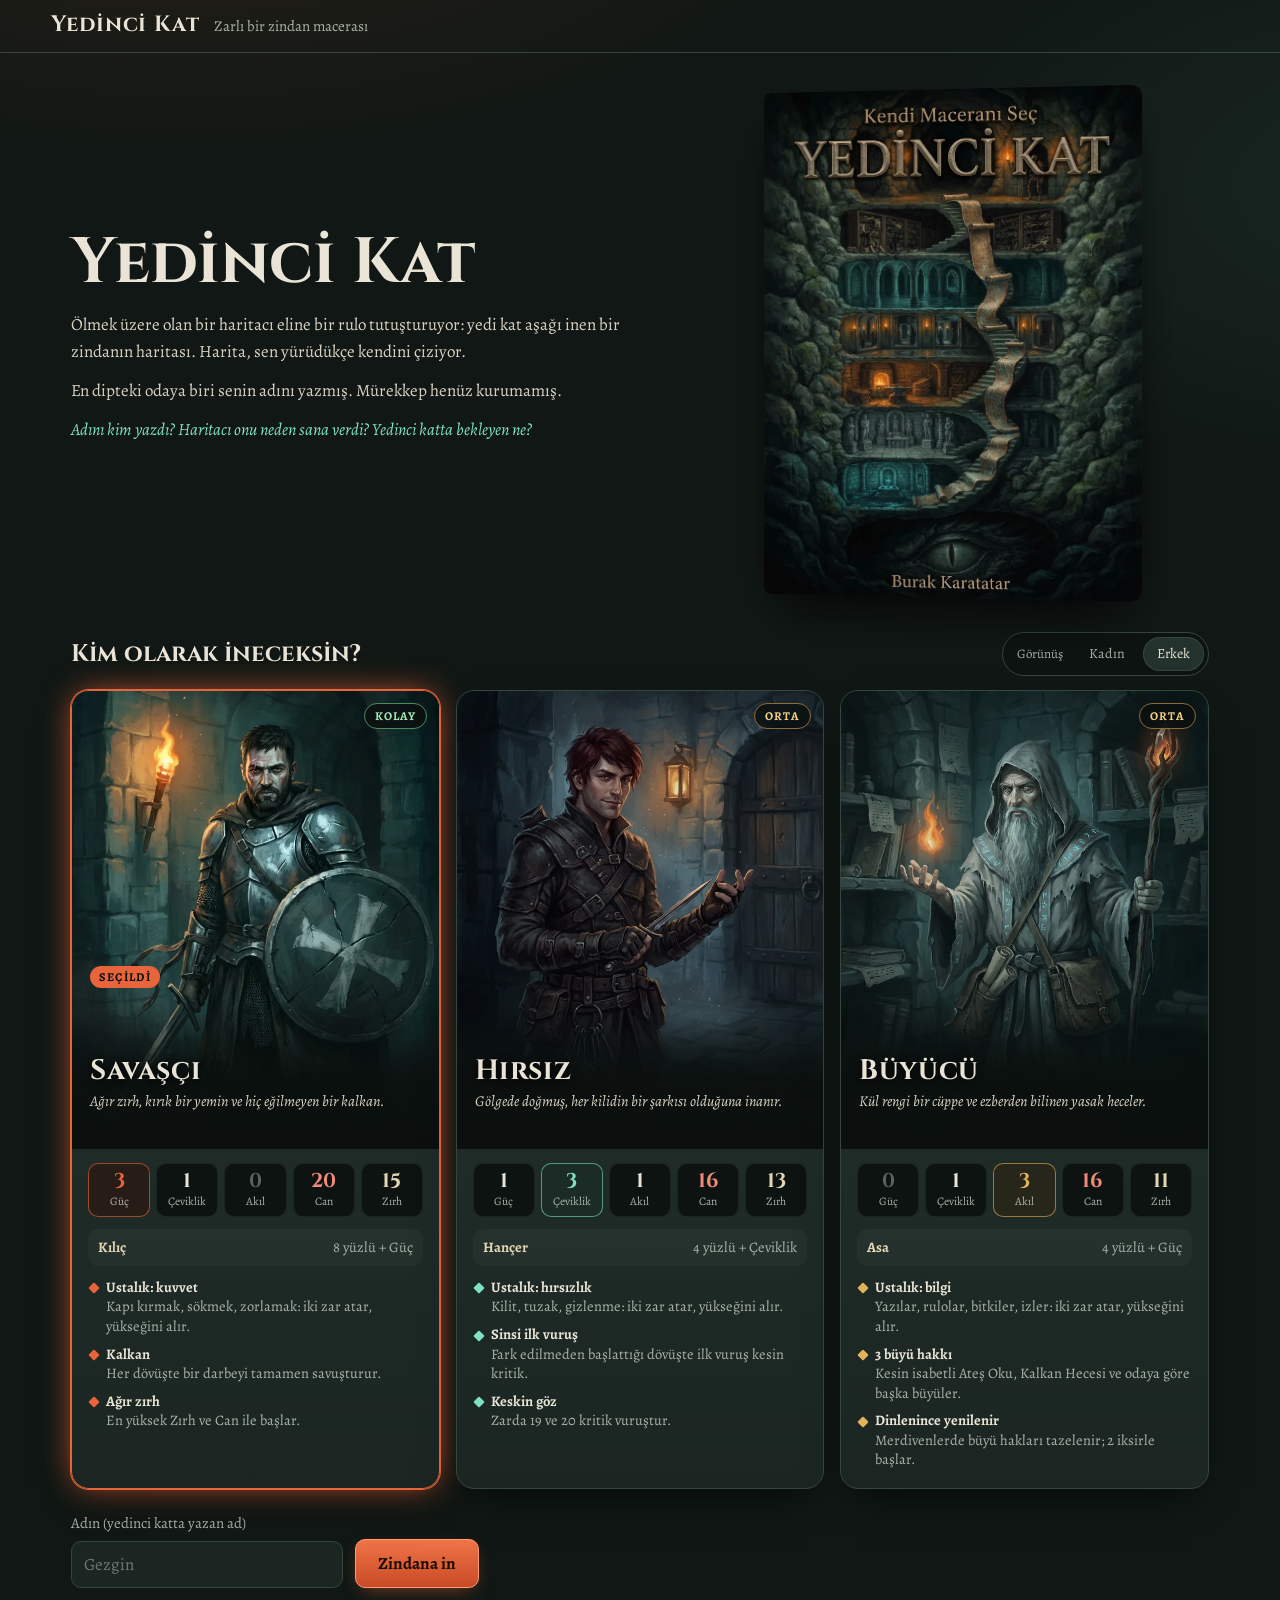
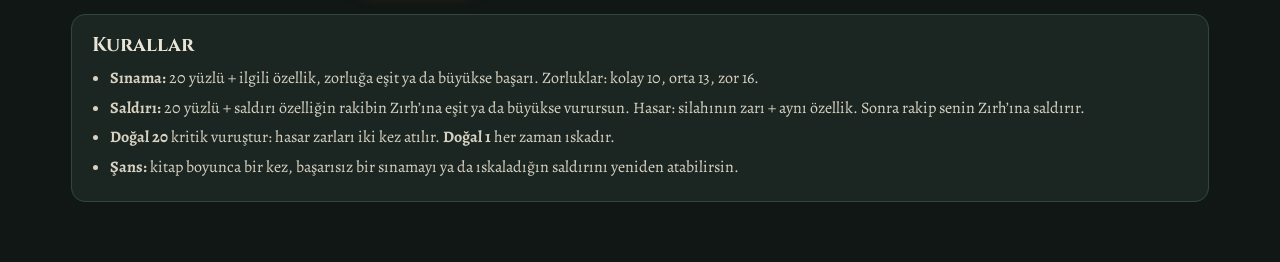
==== emiriniyolu/index.html @ 2783b5c3 "Yedinci Kat (v0.12.3): gizli önizleme /emiriniyolu (katalogda yok, noindex) Co-Authored-By: Claude O" ====
<!DOCTYPE html>
<html lang="tr">
<head>
<meta charset="utf-8">
<meta name="viewport" content="width=device-width, initial-scale=1">
<meta name="robots" content="noindex, nofollow">
<title>Yedinci Kat</title>
<link rel="preconnect" href="https://fonts.googleapis.com">
<link rel="preconnect" href="https://fonts.gstatic.com" crossorigin>
<link href="https://fonts.googleapis.com/css2?family=Alegreya:ital,wght@0,400;0,500;0,700;1,400&family=Cinzel:wght@500;700&display=swap" rel="stylesheet">
<style>
/*
VOICE: karanlık, ıslak taş; sakin ama tetikte. Kitap sesi, oyun dokusu.
IDEA: haritacının deri rulosu — oynadıkça kendini çizen parşömen bir harita, taş bir masanın üstünde.
PICTURE: oda görseli (Nano Banana yuvası) + kendiliğinden mürekkeplenen harita + kemik zarlar.
COLOUR/TYPE: yosunlu taş yeşili zemin, ıslak taş ikincil, meşale kızılı vurgu, mantar ışığı başarı rengi; Cinzel başlık, Alegreya metin.
LAYOUT: solda sahne (görsel, metin, seçim/zar/dövüş), sağda karakter kâğıdı ve harita; 860px altında tek sütun.
*/
:root{
  color-scheme:dark;
  --zemin:#101714; --tas:#1b2622; --tas2:#24322d; --cizgi:#34463f;
  --yazi:#e9e4d6; --soluk:#a9b3a8; --kizil:#e8643a; --kizil2:#ff8a5c;
  --isik:#7fe0c4; --kan:#e05252; --parsomen:#e3d6b4; --murekkep:#2b2118;
  --golge:0 18px 40px -18px #000c;
}
:root[data-theme=light],:root[data-theme=dark]{color-scheme:dark}
*{box-sizing:border-box;min-width:0}
html,body{margin:0}
body{
  background:
    radial-gradient(1200px 600px at 15% -10%,#e8643a1f,transparent 60%),
    radial-gradient(900px 500px at 110% 10%,#7fe0c414,transparent 60%),
    var(--zemin);
  color:var(--yazi);font:17px/1.6 Alegreya,Georgia,serif;min-height:100vh;overflow-x:clip;
}
button{font:inherit;color:inherit;cursor:pointer}
button:focus-visible,input:focus-visible{outline:2px solid var(--isik);outline-offset:2px}
.ust .ikincil{flex:none}
.ust{display:flex;align-items:center;justify-content:space-between;gap:12px;padding:14px max(4vw,16px);border-bottom:1px solid var(--cizgi)}
.logo{display:flex;flex-wrap:wrap;align-items:baseline;gap:4px 14px}
.logo-ad{font:700 22px/1 Cinzel,serif;letter-spacing:.04em}
.logo-alt{color:var(--soluk);font-size:15px}
main{max-width:1240px;margin:0 auto;padding:clamp(16px,3vw,36px) max(4vw,16px) 60px}

/* düğmeler */
.birincil,.ikincil,.secim{border-radius:10px;min-height:44px;border:1px solid var(--cizgi)}
.birincil{background:linear-gradient(#f07448,#c94b26);border-color:#ff9a72;color:#1a0c05;font-weight:700;padding:10px 22px;box-shadow:0 6px 20px -8px #e8643aaa}
.birincil:hover{filter:brightness(1.08)}
.ikincil{background:var(--tas2);padding:8px 16px;white-space:nowrap}
.ikincil:hover{border-color:var(--soluk)}

/* giriş + sınıf seçimi */
.kapak{display:grid;grid-template-columns:minmax(0,1.1fr) minmax(0,1fr);gap:clamp(20px,4vw,56px);align-items:center;margin-bottom:34px}
.kapak h1{font:700 clamp(36px,6vw,64px)/1.02 Cinzel,serif;margin:0 0 14px;text-wrap:balance}
.kapak .harita{align-self:center}
.kapak p{margin:0 0 12px;max-width:62ch;color:#d8d2c2}
.kapak .soru{color:var(--isik);font-style:italic}
.siniflar{display:grid;grid-template-columns:repeat(3,minmax(0,1fr));gap:16px}
.sinif{--vurgu:var(--kizil);position:relative;overflow:hidden;background:linear-gradient(var(--tas2),var(--tas));border:1px solid var(--cizgi);border-radius:18px;padding:0;text-align:left;display:flex;flex-direction:column;box-shadow:var(--golge);transition:transform .25s,border-color .25s,box-shadow .25s;color:var(--yazi);font:inherit;cursor:pointer}
.sinif-hirsiz{--vurgu:var(--isik)}
.sinif-buyucu{--vurgu:#e3b35c}
.sinif:hover{transform:translateY(-4px)}
.sinif:focus-visible{outline:2px solid var(--vurgu);outline-offset:3px}
.sinif[aria-pressed=true]{border-color:var(--vurgu);box-shadow:0 0 0 1px var(--vurgu),0 0 34px -6px var(--vurgu),var(--golge)}
.sinif .portre{position:relative;aspect-ratio:4/5;overflow:hidden;background:radial-gradient(circle at 50% 38%,color-mix(in srgb,var(--vurgu) 28%,transparent),transparent 62%),linear-gradient(#26332e,#0d1311)}
.sinif .portre img{display:block;width:100%;height:100%;object-fit:cover;object-position:50% 18%;filter:saturate(.92) brightness(.9);transition:transform .6s ease,filter .4s}
.sinif:hover .portre img,.sinif[aria-pressed=true] .portre img{transform:scale(1.04);filter:none}
.portre-bos{position:absolute;inset:0;display:grid;place-items:center;padding-bottom:22%}
.portre-bos svg{width:38%;height:auto;opacity:.9;filter:drop-shadow(0 0 18px color-mix(in srgb,var(--vurgu) 55%,transparent))}
.portre-yazi{position:absolute;inset:auto 0 0 0;padding:60px 18px 16px;background:linear-gradient(transparent,#0b100eE6 55%,#0b100e)}
.portre-yazi h3{font:700 28px/1.05 Cinzel,serif;margin:0 0 6px;letter-spacing:.02em;text-shadow:0 2px 10px #000}
.portre-yazi p{margin:0;color:#d8d2c2;font-size:15px;font-style:italic;line-height:1.4;min-height:2.8em}
.secildi{position:absolute;top:-30px;left:18px;font:700 12px/1 Alegreya,serif;letter-spacing:.12em;text-transform:uppercase;color:#0b100e;background:var(--vurgu);padding:5px 9px;border-radius:999px;opacity:0;transform:translateY(6px);transition:.25s}
.sinif[aria-pressed=true] .secildi{opacity:1;transform:none}
.sinif .govde{display:flex;flex-direction:column;gap:12px;padding:14px 16px 18px;flex:1}
.degerler{display:grid;grid-template-columns:repeat(5,minmax(0,1fr));gap:6px}
.deger{background:#0d1311;border:1px solid #ffffff10;border-radius:10px;padding:6px 2px 5px;text-align:center}
.deger b{display:block;font:700 20px/1.1 Cinzel,serif}
.deger span{display:block;font-size:11.5px;color:var(--soluk);white-space:nowrap;overflow:hidden;text-overflow:ellipsis}
.deger.guclu{border-color:color-mix(in srgb,var(--vurgu) 60%,transparent);background:color-mix(in srgb,var(--vurgu) 12%,#0d1311)}
.deger.guclu b{color:var(--vurgu)}
.deger.zayif b{color:#ffffff55}
.deger.can b{color:#f08a7a}
.deger.zirh b{color:var(--parsomen)}
.sinif .silah{display:flex;justify-content:space-between;gap:10px;font-size:14.5px;margin:0;color:var(--soluk);padding:7px 10px;border-radius:10px;background:#ffffff08}
.sinif .silah span{color:var(--parsomen);font-weight:700}
.rozet-listesi{list-style:none;margin:0;padding:0;display:flex;flex-direction:column;gap:8px}
.rozet-listesi li{position:relative;padding-left:18px;font-size:14.5px;line-height:1.35}
.rozet-listesi li::before{content:"";position:absolute;left:2px;top:.45em;width:8px;height:8px;transform:rotate(45deg);background:var(--vurgu);border-radius:1px}
.rozet-listesi b{display:block;color:var(--yazi)}
.rozet-listesi span{color:var(--soluk)}
.sinif .yetenek{font-size:15px;margin:0;color:var(--isik)}
.kagit-bas{display:flex;align-items:center;gap:12px;margin-bottom:12px}
.kagit-bas .alt{margin:0!important}
.kisi-portre{--vurgu:var(--kizil);flex:none;width:54px;height:54px;border-radius:50%;overflow:hidden;border:2px solid var(--vurgu);background:#0d1311;display:grid;place-items:center;box-shadow:0 0 14px -4px var(--vurgu)}
.kisi-portre.sinif-hirsiz{--vurgu:var(--isik)}
.kisi-portre.sinif-buyucu{--vurgu:#e3b35c}
.kisi-portre img{width:100%;height:100%;object-fit:cover;object-position:50% 14%}
.kisi-portre .portre-bos{position:static;padding:0}
.kisi-portre svg{width:30px;height:30px}
.olcu{display:grid;grid-template-columns:5.5em minmax(0,1fr) 2em;align-items:center;gap:8px;font-size:15px}
.olcu b{font-weight:500;text-align:right}
.cubuk{height:8px;border-radius:9px;background:#0007;overflow:hidden}
.cubuk i{display:block;height:100%;background:var(--kizil);border-radius:9px;transition:width .5s}
.cubuk.can i{background:linear-gradient(90deg,#c43d3d,#ef6b5b)}
.basla{display:flex;flex-wrap:wrap;gap:12px;align-items:end;margin-top:22px}
.basla label{display:flex;flex-direction:column;gap:6px;font-size:15px;color:var(--soluk)}
.basla input{font:inherit;font-size:17px;background:var(--tas);color:var(--yazi);border:1px solid var(--cizgi);border-radius:10px;padding:9px 12px;min-height:44px;width:16em}

/* oyun düzeni */
.oyun{display:grid;grid-template-columns:minmax(0,1fr) 330px;gap:clamp(18px,3vw,34px);align-items:start}
.sahne{background:var(--tas);border:1px solid var(--cizgi);border-radius:18px;overflow:hidden;box-shadow:var(--golge)}
.gorsel{position:relative;aspect-ratio:16/8;background:#0a0f0d;overflow:hidden}
.gorsel img,.gorsel svg{position:absolute;inset:0;width:100%;height:100%;object-fit:cover}
.gorsel{background:#0a0f0d}
/* Belleğe alınmış görsel hemen görünür; ilk kez yüklenen kısa bir geçişle belirir. */
.gorsel img.yukleniyor{opacity:0;transition:opacity .35s}
.gorsel img.yukleniyor.yuklendi{opacity:1}
.gorsel .etiket{position:absolute;left:12px;bottom:10px;font-size:13px;color:#cfd8cf;background:#000a;padding:2px 8px;border-radius:6px}
.metin{padding:clamp(18px,3vw,30px)}
.metin h2{font:700 clamp(26px,3.2vw,34px)/1.1 Cinzel,serif;margin:0 0 14px;text-wrap:balance}
.metin p{margin:0 0 12px;max-width:68ch}
.not{border-left:3px solid var(--isik);background:#7fe0c412;padding:10px 14px;border-radius:0 10px 10px 0;margin:0 0 16px;font-style:italic}
.not.kotu{border-color:var(--kan);background:#e0525214}
.secimler{display:flex;flex-direction:column;gap:10px;margin-top:20px}
.secim{display:flex;align-items:center;gap:12px;width:100%;text-align:left;background:var(--tas2);padding:10px 14px;transition:border-color .15s,transform .15s}
.secim:hover:not(:disabled){border-color:var(--kizil);transform:translateX(3px)}
.secim:disabled{opacity:.55;cursor:not-allowed}
.secim .no{font:700 15px Cinzel,serif;color:var(--kizil2);width:1.4em;flex:none}
.secim .ne{flex:1}
.rozet{flex:none;font-size:13px;border:1px solid var(--cizgi);border-radius:20px;padding:2px 10px;color:var(--soluk);white-space:nowrap}
.rozet.zarli{color:var(--parsomen)}
.rozet.ozel{color:var(--isik);border-color:#7fe0c455}
.rozet.kilit{color:var(--kan)}

/* zar paneli */
.panel{margin-top:20px;background:#0b110f;border:1px solid var(--cizgi);border-radius:14px;padding:18px}
.panel h3{font:700 17px Cinzel,serif;margin:0 0 12px;letter-spacing:.02em}
.zarlar{display:flex;flex-wrap:wrap;align-items:center;gap:14px}
.taraf{display:flex;align-items:center;gap:10px;flex-wrap:wrap}
.taraf .kim{width:7.5em;color:var(--soluk);font-size:15px}
.zar{width:56px;height:56px;border-radius:12px;background:linear-gradient(145deg,#f4ecd8,#cfc2a0);box-shadow:inset 0 -4px 0 #a8996f,0 6px 14px -4px #000;display:grid;grid-template:repeat(3,1fr)/repeat(3,1fr);padding:9px;gap:2px}
.zar.dusman{background:linear-gradient(145deg,#4d5a55,#2a3430);box-shadow:inset 0 -4px 0 #1a2220,0 6px 14px -4px #000}
.zar i{border-radius:50%;background:var(--murekkep);opacity:0;transform:scale(.8)}
.zar.dusman i{background:#e9e4d6}
.zar i.a{opacity:1}
.zar.yuvarlan{animation:yuvarlan .16s linear infinite}
.zar.oturdu{animation:otur .35s ease-out}
.zar.cok{background:none;box-shadow:none;padding:0;display:grid;grid-template:none;place-items:center;position:relative;filter:drop-shadow(0 6px 8px #000a)}
.zar.cok svg{position:absolute;inset:0;width:100%;height:100%}
.zar.cok .zd-dis{fill:#e9dcb8;stroke:#a8996f;stroke-width:3;stroke-linejoin:round}
.zar.cok .zd-ic{fill:#f6eed8}
.zar.cok .zd-kenar{stroke:#b7a77c;stroke-width:2;fill:none}
.zar.cok span{position:relative;font:700 17px Cinzel,serif;color:var(--murekkep)}
.zar.cok.dusman .zd-dis{fill:#3a4743;stroke:#1a2220}.zar.cok.dusman .zd-ic{fill:#4d5a55}.zar.cok.dusman .zd-kenar{stroke:#28322e}
.zar.cok.dusman span{color:#e9e4d6}
.atis{display:flex;flex-wrap:wrap;align-items:center;gap:10px;margin-top:12px}
.atis .kim{width:7.5em;color:var(--soluk);font-size:15px;line-height:1.25}
.atis .kim small{display:block;font-size:13px;opacity:.85}
.atis .zar{width:48px;height:48px}
.atis .zar:not(.cok){padding:8px}
.atis .ek,.atis .esit{font-size:17px}
.zarnot .atis{margin-top:0}
.sabit-ornek{display:grid;place-items:center;width:40px;height:40px;border-radius:10px;border:1px dashed var(--soluk);font:700 18px Cinzel,serif;color:var(--soluk)}
.zar-secim{display:grid;grid-template-columns:repeat(2,minmax(0,1fr));gap:14px}
.zs{display:flex;align-items:center;gap:16px;text-align:left;background:var(--tas);border:1px solid var(--cizgi);border-radius:14px;padding:14px 16px;min-height:44px}
.zs[aria-pressed=true]{border-color:var(--kizil);box-shadow:0 0 0 1px var(--kizil)}
.zs b{display:block;font:700 18px Cinzel,serif}
.zs small{display:block;font-size:15px;color:var(--soluk);line-height:1.4;margin-top:2px}
.zs-ornek{display:flex;flex-wrap:wrap;gap:6px;flex:none;max-width:96px}
.zs-ornek .zar{width:40px;height:40px;padding:6px}
.zs-ornek .zar.cok{padding:0}.zs-ornek .zar.cok span{font-size:13px}
@keyframes yuvarlan{0%{transform:rotate(0) translateY(0)}50%{transform:rotate(14deg) translateY(-6px)}100%{transform:rotate(-10deg) translateY(0)}}
@keyframes otur{0%{transform:scale(1.18)}100%{transform:scale(1)}}
.hesap{font-size:17px;color:#d8d2c2;margin:14px 0 0}
.hesap b{color:var(--yazi)}
.sonuc{display:inline-block;margin-top:10px;font:700 18px Cinzel,serif;padding:4px 14px;border-radius:8px}
.sonuc.iyi{background:#7fe0c422;color:var(--isik)}
.sonuc.kotu{background:#e0525222;color:#ff8b8b}
.sonuc.ara{background:#ffffff14;color:var(--soluk)}
.sonuc.kucuk{font-size:15px;padding:1px 10px;margin:0 0 0 6px;vertical-align:1px}
.gec .atis{margin:4px 0 10px}
.kurallar{margin-top:26px;background:var(--tas);border:1px solid var(--cizgi);border-radius:14px;padding:16px 20px}
.kurallar h2{font:700 20px Cinzel,serif;margin:0 0 8px}
.kurallar ul{margin:0;padding-left:18px;color:#d8d2c2;font-size:16px}
.kurallar li{margin:4px 0}
.dugmeler{display:flex;flex-wrap:wrap;gap:10px;margin-top:16px}
.gizli{visibility:hidden}

/* dövüş */
.rakip{display:grid;grid-template-columns:minmax(0,1fr) minmax(0,1fr);gap:16px;margin-bottom:14px}
.rakip .ad{font:700 16px Cinzel,serif;margin-bottom:6px}
.rakip .ad small{font:15px Alegreya,serif;color:var(--soluk)}
.kayit{margin:12px 0 0;padding:0;list-style:none;font-size:15px;color:var(--soluk)}
.kayit li{padding:2px 0}
.kayit li:last-child{color:var(--yazi)}
.vurus{animation:sars .35s}
@keyframes sars{20%{transform:translateX(-6px)}40%{transform:translateX(6px)}60%{transform:translateX(-3px)}80%{transform:translateX(3px)}}

/* son */
.son-afis{padding:16px 18px;border-radius:12px;margin:0 0 16px;font:700 22px/1.2 Cinzel,serif}
.son-afis.zafer{background:#7fe0c41c;color:var(--isik);border:1px solid #7fe0c455}
.son-afis.notr{background:#ffffff10;color:var(--parsomen);border:1px solid var(--cizgi)}
.son-afis.olum{background:#e052521c;color:#ff8b8b;border:1px solid #e0525255}
.ozet{color:var(--soluk);font-size:15px}

/* yan kâğıt */
.yan{display:flex;flex-direction:column;gap:18px;position:sticky;top:16px}
.kagit{background:var(--tas);border:1px solid var(--cizgi);border-radius:16px;padding:16px 18px;box-shadow:var(--golge)}
.kagit h3{font:700 18px Cinzel,serif;margin:0 0 2px}
.kagit .alt{color:var(--soluk);font-size:15px;margin:0 0 12px}
.ozellikler{display:grid;grid-template-columns:repeat(3,minmax(0,1fr));gap:8px;margin:12px 0}
.ozellikler div{background:var(--tas2);border-radius:10px;padding:6px 4px;text-align:center;font-size:13px;color:var(--soluk)}
.ozellikler b{display:block;font:700 22px Cinzel,serif;color:var(--yazi)}
.satir{display:flex;justify-content:space-between;gap:10px;font-size:15px;padding:5px 0;border-top:1px solid #ffffff0d}
.satir span:last-child{text-align:right}
.hak{letter-spacing:.2em;color:var(--kizil2)}
.hak .bos{color:#ffffff30}
.harita{background:
    radial-gradient(circle at 30% 20%,#fff6,transparent 50%),
    radial-gradient(circle at 80% 90%,#b9a3734d,transparent 60%),var(--parsomen);
  border-radius:6px 16px 8px 14px;padding:12px;color:var(--murekkep);box-shadow:var(--golge),inset 0 0 30px #8a6f3f66}
.harita h3{font:700 15px Cinzel,serif;margin:0 0 4px;color:#5a4630}
.harita svg{display:block;width:100%;height:auto}
.harita .oda rect{fill:#f2e8cc;stroke:var(--murekkep);stroke-width:1.6}
.harita .oda.simdi rect{fill:#f7c9a8;stroke:#a23c17;stroke-width:2.4}
.harita .oda text{font:600 11px Alegreya,serif;fill:var(--murekkep);text-anchor:middle;dominant-baseline:middle}
.harita .yol{stroke:var(--murekkep);stroke-width:2;stroke-dasharray:4 3;fill:none}
.harita .yeni{animation:cizil 1.2s ease-out both}
@keyframes cizil{from{opacity:0;transform:translateY(4px)}to{opacity:1;transform:none}}
.harita .yedinci{font:700 12px Cinzel,serif;fill:#5a4630;text-anchor:middle}
.harita .islak{font:italic 700 13px Alegreya,serif;fill:#1d2f5a;text-anchor:middle;animation:islak 2.6s ease-in-out infinite}
@keyframes islak{50%{fill:#3b5aa8}}

@media (max-width:860px){
  .oyun{grid-template-columns:minmax(0,1fr)}
  .yan{position:static;display:grid;grid-template-columns:minmax(0,1fr) minmax(0,1fr)}
  .kapak{grid-template-columns:minmax(0,1fr)}
  .siniflar{grid-template-columns:minmax(0,1fr)}
  .sinif .portre{aspect-ratio:16/11}
  .zar-secim{grid-template-columns:minmax(0,1fr)}
}
@media (max-width:560px){
  .yan{grid-template-columns:minmax(0,1fr)}
  .rakip{grid-template-columns:minmax(0,1fr)}
  .zar{width:46px;height:46px;padding:7px}
  .taraf .kim,.atis .kim{width:100%}
  .rozet{display:none}
  .secim .rozet.zarli,.secim .rozet.kilit{display:inline-block}
}
@media (prefers-reduced-motion:reduce){*{animation:none!important;transition:none!important}}

/* gelişim işaretleri */
.arti{font:600 13px Alegreya,serif;font-style:normal;color:var(--isik);margin-left:4px;vertical-align:2px}
.olcu b small{font-weight:400;color:var(--soluk);font-size:13px}
.ozellikler b .arti{font-size:12px}

/* çanta */
.ust-dugmeler{display:flex;gap:8px;flex:none}
.simge{width:18px;height:18px;vertical-align:-3px;margin-right:6px;flex:none}
#cantaAc .adet{display:inline-grid;place-items:center;min-width:22px;height:22px;margin-left:6px;border-radius:11px;background:var(--kizil);color:#1a0c05;font-weight:700;font-size:13px;padding:0 6px}
.canta-kisa{width:100%;margin-top:12px;display:flex;align-items:center;justify-content:center}
.canta-kisa .adet{color:var(--soluk);margin-left:8px;font-size:15px}
.canta{position:fixed;inset:0;z-index:20;background:#05080799;display:grid;place-items:center;padding:16px;backdrop-filter:blur(2px)}
.canta[hidden]{display:none}
body.canta-acik{overflow:hidden}
.canta-kutu{width:min(720px,100%);max-height:min(86vh,900px);display:flex;flex-direction:column;background:linear-gradient(#2a2117,#1c1712);border:1px solid #5a4630;border-radius:18px;box-shadow:0 30px 80px -20px #000;overflow:hidden}
.canta-ust{display:flex;align-items:center;justify-content:space-between;gap:12px;padding:14px 18px;border-bottom:1px solid #5a463088;background:#00000026}
.canta-ust h2{font:700 22px Cinzel,serif;margin:0;display:flex;align-items:center;color:var(--parsomen)}
.canta-ust h2 .simge{width:24px;height:24px}
.canta-icerik{overflow:auto;padding:6px 18px 18px}
.canta-icerik h3{font:700 16px Cinzel,serif;color:var(--parsomen);margin:16px 0 8px;letter-spacing:.02em}
.esyalar{list-style:none;margin:0;padding:0;display:grid;grid-template-columns:repeat(2,minmax(0,1fr));gap:10px}
.esya{display:flex;gap:12px;background:#00000030;border:1px solid #5a463066;border-radius:12px;padding:10px 12px}
.esya.kalici{border-color:#7fe0c455}
.esya-simge{flex:none;width:44px;height:44px;border-radius:10px;background:#0b110f;display:grid;place-items:center}
.esya-simge svg{width:30px;height:30px}
.esya-govde b{display:block;font-weight:700}
.esya-govde .adet{color:var(--kizil2);font-weight:600}
.esya-govde p{margin:2px 0 0;font-size:15px;color:#d8d2c2;line-height:1.45}
.esya-eylem{display:flex;align-items:center;gap:10px;margin-top:8px;flex-wrap:wrap}
.birincil.kucuk{min-height:36px;padding:4px 16px}
.birincil:disabled{filter:grayscale(1);opacity:.5;cursor:not-allowed}
.neden{font-size:13px;color:var(--soluk)}
.altin-satiri{margin:10px 0 0;color:#ffd27a}
.kazanimlar{list-style:none;margin:0;padding:0}
.kazanimlar li{display:flex;justify-content:space-between;gap:10px;padding:6px 0;border-top:1px solid #ffffff10}
.belge{background:var(--parsomen);color:var(--murekkep);border-radius:6px 12px 8px 10px;padding:12px 14px;margin:0 0 10px;box-shadow:inset 0 0 24px #8a6f3f66}
.belge h4{font:700 15px Cinzel,serif;margin:0 0 4px;color:#5a4630}
.belge p{margin:0;font-style:italic}
.yazi-kisa{display:none}
@media (max-width:560px){
  .esyalar{grid-template-columns:minmax(0,1fr)}
  .ust{padding:10px 12px}
  .logo-ad{font-size:19px;white-space:nowrap}
  .logo-alt{display:none}
  .ust .ikincil{padding:8px 10px}
  #cantaAc .yazi,.yazi-uzun{display:none}
  .yazi-kisa{display:inline}
  #cantaAc .simge{margin-right:0}
}

/* ustalık: sayılmayan zar */
.zar.soluk{opacity:.38;filter:grayscale(.6)}
.panel h3 .rozet{font:400 13px Alegreya,serif;vertical-align:2px;margin-left:6px}

/* kitap kapağı (giriş ekranı) */
.kitap-kapagi{margin:0;justify-self:center;width:min(100%,380px)}
.kitap-kapagi img{display:block;width:100%;height:auto;border-radius:6px 10px 10px 6px;box-shadow:0 24px 50px -18px #000,inset 0 0 0 1px #ffffff14;transform:perspective(1200px) rotateY(-6deg);transition:transform .4s}
.kitap-kapagi img:hover{transform:perspective(1200px) rotateY(0)}
@media (max-width:860px){.kitap-kapagi{order:-1;width:min(72%,320px)}}
@media (prefers-reduced-motion:reduce){.kitap-kapagi img{transform:none}}
.kisi-portre img{transform:scale(2.5);transform-origin:var(--yuz,52% 20%)}
.secim-bas{display:flex;align-items:center;justify-content:space-between;gap:12px;flex-wrap:wrap;margin:0 0 14px}
.secim-bas h2{font:700 24px Cinzel,serif;margin:0}
.cinsiyet{display:inline-flex;align-items:center;gap:4px;padding:4px;border:1px solid var(--cizgi);border-radius:999px;background:#0d1311}
.cinsiyet span{font-size:13px;color:var(--soluk);padding:0 8px 0 10px}
.cinsiyet button{font:inherit;font-size:14px;color:var(--soluk);background:none;border:0;border-radius:999px;padding:6px 14px;cursor:pointer;transition:.2s}
.cinsiyet button[aria-pressed=true]{background:var(--tas2);color:var(--yazi);box-shadow:inset 0 0 0 1px var(--cizgi)}
.cinsiyet button:focus-visible{outline:2px solid var(--isik);outline-offset:2px}
.kisi-portre.sinif-hirsiz.g-kadin img{--yuz:48% 21%}
.kisi-portre.sinif-hirsiz.g-erkek img{--yuz:41% 18%}
.kisi-portre.sinif-buyucu.g-erkek img{--yuz:53% 20%}
.kisi-portre.sinif-buyucu.g-kadin img{--yuz:51% 17%}
.kisi-portre.sinif-savasci.g-kadin img{--yuz:57% 21%}
.rozet.hatirla{background:#2a2440;color:#cdb8ff;border-color:#5b4a8a}
.rozet.sayac-rozet{background:#14203a;color:#9db7ff;border-color:#33508f}
.satir.sayac{align-items:center}
.damlalar{display:inline-flex;gap:3px;flex-wrap:wrap;justify-content:flex-end}
.damlalar i{width:8px;height:11px;border-radius:50% 50% 50% 50%/60% 60% 40% 40%;background:#ffffff18;transform:rotate(180deg)}
.damlalar i.dolu{background:#3b5aa8;box-shadow:0 0 6px #3b5aa8aa}
.sayac-seviye{font-style:normal;font-size:12px;padding:1px 7px;border-radius:999px;margin-left:6px;border:1px solid #33508f;color:#9db7ff;background:#14203a}
.sayac-seviye.s1{color:#c4b2ff;border-color:#5b4a8a;background:#221c38}
.sayac-seviye.s2{color:#ffb4a0;border-color:#8a4a3b;background:#38201c}
.sayac-acik{margin:2px 0 6px;font-size:13px;color:var(--soluk);line-height:1.35}
.not.sayac-uyari{border-left-color:#3b5aa8;background:#14203a;color:#c9d6ff}
.zorluk-rozet{position:absolute;top:12px;right:12px;z-index:2;font:700 12px/1 Alegreya,serif;letter-spacing:.08em;text-transform:uppercase;padding:6px 10px;border-radius:999px;background:#0b100ecc;border:1px solid #ffffff30;color:var(--yazi);backdrop-filter:blur(4px)}
.zorluk-rozet.z-kolay{color:#a8e6b4;border-color:#4f8a5b}
.zorluk-rozet.z-orta{color:#f2cf86;border-color:#8a6d3b}

</style>
</head>
<body>
<header class="ust">
  <div class="logo"><span class="logo-ad">Yedinci Kat</span><span class="logo-alt">Zarlı bir zindan macerası</span></div>
  <div class="ust-dugmeler">
    <button class="ikincil" id="cantaAc" type="button" hidden aria-label="Çantayı aç"><svg class="simge" viewBox="0 0 24 24" aria-hidden="true"><path d="M10.2 7.5C5.8 9.6 4 13.2 4 16.2A4.8 4.8 0 0 0 8.8 21h6.4a4.8 4.8 0 0 0 4.8-4.8c0-3-1.8-6.6-6.2-8.7Z" fill="currentColor" opacity=".85"/><path d="M9 3.5h6l-1.6 4h-2.8Z" fill="currentColor"/><path d="M8.5 7.5h7" stroke="currentColor" stroke-width="1.8" stroke-linecap="round"/><path d="M15.5 7.5c1.6.2 2.6 1.1 2.8 2.4" fill="none" stroke="currentColor" stroke-width="1.2"/></svg><span class="yazi">Çanta</span> <span class="adet">0</span></button>
    <button class="ikincil" id="bastan" type="button" hidden><span class="yazi-uzun">Baştan başla</span><span class="yazi-kisa">Baştan</span></button>
  </div>
</header>
<main id="ekran" aria-live="polite"></main>
<div id="canta" class="canta" hidden></div>
<script>
/* Yedinci Kat motoru — zar modülü.
 * Tarayıcıda window.YK.Zar, Node'da require('./zar') olarak kullanılır.
 * Zar nesnesi tek bir şey yapar: at() → 1..6. Testler sabit zar verir,
 * oyun rastgele zar kullanır; motor hangisi olduğunu bilmez.
 */
(function (kok) {
  'use strict';

  // Tohumlu, tekrarlanabilir rastgele sayı üreteci (mulberry32).
  function mulberry32(tohum) {
    let a = tohum >>> 0;
    return function () {
      a = (a + 0x6d2b79f5) | 0;
      let t = Math.imul(a ^ (a >>> 15), 1 | a);
      t = (t + Math.imul(t ^ (t >>> 7), 61 | t)) ^ t;
      return ((t ^ (t >>> 14)) >>> 0) / 4294967296;
    };
  }

  /** Gerçek oyun zarı. Tohum verilirse aynı oyun tekrar oynatılabilir. */
  function rastgeleZar(tohum) {
    const r = tohum == null ? Math.random : mulberry32(tohum);
    return { at: (yuz = 6) => 1 + Math.floor(r() * yuz) };
  }

  /** Test zarı: verilen değerleri sırayla döndürür, biterse hata verir. */
  function sabitZar(dizi) {
    let i = 0;
    return {
      at(yuz = 6) {
        if (i >= dizi.length) throw new Error('Sabit zar bitti (' + dizi.length + ' atış verilmişti)');
        const v = dizi[i++];
        if (!(v >= 1 && v <= yuz)) throw new Error('Geçersiz zar değeri: ' + v + ' (' + yuz + ' yüzlü)');
        return v;
      },
      kalan: () => dizi.length - i,
    };
  }

  /** Test zarı: verilen değerleri sonsuza kadar döngüyle döndürür. */
  function donguZar(dizi) {
    let i = 0;
    return { at: () => dizi[i++ % dizi.length] };
  }

  /** Test zarı: 'max' / 'min' kalıbını döngüyle döndürür; zarın yüz sayısına uyar. */
  function kalipZar(kalip) {
    let i = 0;
    return { at: (yuz = 6) => (kalip[i++ % kalip.length] === 'max' ? yuz : 1) };
  }

  const YUZLER = [4, 6, 8, 10, 12, 20];

  /** Test zarı: her atışın etiketine göre 'max' ya da 'min' döndürür.
   *  Etiketler: sinama, oyuncu, oyuncuHasar, dusman, dusmanHasar, iksir, buyu, altin. */
  function rolZar(politika, varsayilan = 'max') {
    return { at: (yuz = 6, etiket) => ((politika[etiket] || varsayilan) === 'max' ? yuz : 1) };
  }

  /** "2d6", "1d20", "1d4+2" gibi bir ifadeyi çözer. */
  function ifadeCoz(ifade) {
    const m = /^(\d+)d(\d+)([+-]\d+)?$/.exec(ifade);
    if (!m || +m[1] < 1 || !YUZLER.includes(+m[2])) throw new Error('Geçersiz zar ifadesi: ' + ifade);
    return { adet: +m[1], yuz: +m[2], ek: m[3] ? +m[3] : 0 };
  }

  /** İfadeyi atar ve ekiyle birlikte toplar: {ifade, adet, yuz, ek, zarlar, toplam}. */
  function ifadeAt(zar, ifade, etiket) {
    const c = ifadeCoz(ifade);
    const zarlar = Array.from({ length: c.adet }, () => zar.at(c.yuz, etiket));
    return Object.assign({ ifade, zarlar, toplam: zarlar.reduce((a, b) => a + b, 0) + c.ek }, c);
  }

  /** Okunur ad: "1d8" → "8 yüzlü", "2d6" → "2 × 6 yüzlü", "1d4+2" → "4 yüzlü + 2". */
  function ifadeAdi(ifade) {
    const c = ifadeCoz(ifade);
    return (c.adet > 1 ? c.adet + ' × ' : '') + c.yuz + ' yüzlü' + (c.ek ? (c.ek > 0 ? ' + ' : ' − ') + Math.abs(c.ek) : '');
  }

  /** En düşük ve en yüksek sonuç. */
  function aralik(ifade) {
    const c = ifadeCoz(ifade);
    return [c.adet + c.ek, c.adet * c.yuz + c.ek];
  }

  /** İfadeye göre zarları atar, tek tek değerleri döndürür. */
  function at(zar, ifade) {
    const { adet, yuz } = ifadeCoz(ifade);
    return Array.from({ length: adet }, () => zar.at(yuz));
  }

  function ikiZar(zar) {
    return at(zar, '2d6');
  }

  const Zar = { YUZLER, rastgeleZar, sabitZar, donguZar, kalipZar, rolZar, ifadeCoz, ifadeAt, ifadeAdi, aralik, at, ikiZar };

  if (typeof module === 'object' && module.exports) module.exports = Zar;
  else { kok.YK = kok.YK || {}; kok.YK.Zar = Zar; }
})(typeof globalThis !== 'undefined' ? globalThis : this);

</script>
<script>
/* Yedinci Kat motoru — kurallar ve durum makinesi (masa başı düzeni, v0.4).
 *
 * Kurallar:
 *  - Sınama: 20 yüzlü + özellik ≥ zorluk (kolay 10, orta 13, zor 16).
 *  - Saldırı: 20 yüzlü + saldırı özelliği ≥ savunanın Zırh'ı → isabet.
 *    Doğal 20 (Hırsızda 19–20) kritik: kesin isabet, hasar zarları iki kez. Doğal 1 kesin ıska.
 *  - Hasar: silah zarı + saldırı özelliği (en az 1).
 *  - Tur: önce oyuncu davranır (saldır / iksir / Ateş Oku / kaç), sonra rakip saldırır.
 *    Rakip o tur düşerse saldıramaz.
 *  - Savaşçının kalkanı her dövüşte bir isabeti savuşturur. Şans: kitap boyunca bir kez,
 *    başarısız bir sınamayı ya da ıskalanan kendi saldırını yeniden at.
 *
 * Tasarım:
 *  - Durum (s) düz bir JSON nesnesidir; her işlem yeni bir kopya döndürür (dallanan testler için).
 *  - Zar gerektiren her şey önce "bekleyen" bir olay üretir: zarlar atılmış, sonuç hesaplanmış,
 *    ama uygulanmamış. Arayüz animasyonu oynatır; "Devam" uygular, "Şans" yeniden attırır.
 *  - Motor ekranla ilgili hiçbir şey bilmez; kitap verisini okur.
 */
(function (kok) {
  'use strict';

  const Zar =
    typeof module === 'object' && module.exports ? require('./zar') : kok.YK.Zar;

  const KURAL = {
    sansHakki: 1,
    zorluk: { kolay: 10, orta: 13, zor: 16 },
    kacisZorlugu: 13,
    iksirZari: '2d4+2',  // 4–10 Can
    buyuZari: '2d6',     // Ateş Oku: kesin isabet
    heceZirhi: 3,        // Kalkan Hecesi: dövüş boyunca Zırh +3 (1 büyü hakkı)
    kritikEsigi: 20,     // sınıf kendi eşiğini verebilir (Hırsız 19)
    ozellikSiniri: 5,    // kalıcı gelişimlerle bir özellik en fazla bu kadar olur
  };

  const OZELLIK_ADLARI = { guc: 'Güç', ceviklik: 'Çeviklik', akil: 'Akıl' };

  /* Beceriler: sınamalar bir beceriyle etiketlenebilir. Sınıf o beceride ustaysa iki 20 yüzlü atar,
   * yükseğini alır (masa başındaki "avantaj"). Etiketsiz sınamalar herkes için tek zar. */
  const BECERILER = {
    kuvvet: 'Kuvvet',      // kapı kırmak, levha sökmek, zorla açmak
    hirsizlik: 'Hırsızlık', // kilit, tuzak, gizlenme
    bilgi: 'Bilgi',         // büyülü yazılar, rulolar, bitkiler, izler
  };

  const kopyala = (s) => JSON.parse(JSON.stringify(s));
  const liste = (x) => (x == null ? [] : Array.isArray(x) ? x : [x]);
  // Her atışın bir etiketi var (sinama, oyuncu, oyuncuHasar, dusman, dusmanHasar, iksir, buyu, altin);
  // oyun zarı etiketi yok sayar, test zarları ona göre davranabilir.
  const d20 = (zar, etiket) => zar.at(20, etiket);

  /** 20 yüzlü + deger ≥ zorluk olasılığı (0..1); ustalıkta iki zarın yükseği. */
  function basariOlasiligi(deger, zorluk, ustalik) {
    const p = Math.min(20, Math.max(0, 21 - (zorluk - deger))) / 20;
    return ustalik ? 1 - (1 - p) * (1 - p) : p;
  }

  /** Sınıf bu sınamanın becerisinde usta mı? */
  function ustaMi(kitap, s, beceri) {
    const c = kitap.siniflar[s.sinif];
    return !!(beceri && c && liste(c.ustalik).includes(beceri));
  }
  /** Bir sınamada ustalık: sınıfın becerisi ya da sınamanın "ustalikBayrak"ı (ör. bir öğüt) kazanılmışsa. */
  function sinamaUstaMi(kitap, s, sn) {
    return ustaMi(kitap, s, sn.beceri) || liste(sn.ustalikBayrak).some((b) => s.bayraklar[b]);
  }
  /** Saldırı isabet olasılığı: doğal 1 hep ıska, kritik eşik ve üstü hep isabet. */
  function isabetOlasiligi(bonus, zirh, kritikEsigi) {
    let n = 0;
    for (let d = 2; d <= 20; d++) if (d >= (kritikEsigi || KURAL.kritikEsigi) || d + bonus >= zirh) n++;
    return n / 20;
  }

  // ───────────────────────── Oyun kurulumu ─────────────────────────

  function yeniOyun(kitap, sinifId, ad) {
    const sinif = kitap.siniflar[sinifId];
    if (!sinif) throw new Error('Bilinmeyen sınıf: ' + sinifId);
    const s = {
      kitap: kitap.id,
      ad: (ad || '').trim() || 'Gezgin',
      sinif: sinifId,
      ozellik: { guc: sinif.guc, ceviklik: sinif.ceviklik, akil: sinif.akil },
      zirh: sinif.zirh,
      can: sinif.can,
      maxCan: sinif.can,
      altin: sinif.altin || 0,
      esyalar: Object.assign({}, kitap.baslangicEsyalari || {}, sinif.esyalar || {}),
      buyuHakki: sinif.buyuHakki || 0,
      buyuHakkiEnFazla: sinif.buyuHakki || 0,
      sans: KURAL.sansHakki,
      sayaclar: Object.fromEntries(Object.entries(kitap.sayaclar || {}).map(([k, v]) => [k, v.baslangic || 0])),
      bayraklar: {},
      dugum: null,
      ziyaret: [],
      gecisler: [],
      not: null,
      zarNotu: null,
      bekleyen: null,
      dovus: null,
      son: null,
    };
    git(kitap, s, kitap.baslangic, null);
    return s;
  }

  function dugum(kitap, s) {
    return kitap.dugumler[s.dugum];
  }

  // ───────────────────────── Koşul ve etki ─────────────────────────

  /** {tamam, gizli, neden} — sınıf/bayrak koşulu tutmazsa seçenek hiç görünmez;
   *  eşya/altın/büyü eksikse görünür ama kilitli olur. */
  function kosulSaglaniyor(kitap, s, k) {
    if (!k) return { tamam: true };
    // "degil": içteki koşul tamamen tutuyorsa seçenek gizlenir (ör. bir tehlike varken olağan seçenekler).
    if (k.degil && kosulSaglaniyor(kitap, s, k.degil).tamam) return { tamam: false, gizli: true };
    if (k.sinif && !liste(k.sinif).includes(s.sinif)) return { tamam: false, gizli: true };
    // bayrak koşulu tutmazsa seçenek gizlenir; koşulda "neden" yazılıysa görünür ama kilitli olur.
    for (const b of liste(k.bayrak)) if (!s.bayraklar[b]) return k.neden ? { tamam: false, neden: k.neden } : { tamam: false, gizli: true };
    for (const b of liste(k.bayrakYok)) if (s.bayraklar[b]) return { tamam: false, gizli: true };
    for (const e of liste(k.esya)) {
      if (!(s.esyalar[e] > 0)) {
        const ad = (kitap.esyalar && kitap.esyalar[e] && kitap.esyalar[e].ad) || e;
        return { tamam: false, neden: ad + ' gerekir' };
      }
    }
    if (k.altin && s.altin < k.altin) return { tamam: false, neden: k.altin + ' altın gerekir' };
    if (k.buyu && s.buyuHakki < k.buyu) return { tamam: false, neden: 'Büyü hakkın kalmadı' };
    // Sayaç koşulları (ör. Mürekkep): tutmazsa gizlenir; "neden" yazılıysa kilitli görünür.
    const sayacDegeri = (ad) => (s.sayaclar && s.sayaclar[ad]) || 0;
    for (const [ad, n] of Object.entries(k.sayacEnAz || {})) if (sayacDegeri(ad) < n) return k.neden ? { tamam: false, neden: k.neden } : { tamam: false, gizli: true };
    for (const [ad, n] of Object.entries(k.sayacEnFazla || {})) if (sayacDegeri(ad) > n) return k.neden ? { tamam: false, neden: k.neden } : { tamam: false, gizli: true };
    for (const [oz, enFazla] of Object.entries(k.ozellikEnFazla || {})) {
      if (s.ozellik[oz] > enFazla) return { tamam: false, neden: OZELLIK_ADLARI[oz] + ' en üst seviyede (' + s.ozellik[oz] + ')' };
    }
    return { tamam: true };
  }

  /** Etkiyi uygular. Altın zarı (altinZar) için zar gerekir; verilmezse sabit altin kullanılır. */
  function etkiUygula(s, e, zar, kitap) {
    if (!e) return;
    if (e.sayac) {
      s.sayaclar = s.sayaclar || {};
      for (const [ad, n] of Object.entries(e.sayac)) {
        const tanim = kitap && kitap.sayaclar && kitap.sayaclar[ad];
        const enFazla = tanim && tanim.enFazla != null ? tanim.enFazla : Infinity;
        s.sayaclar[ad] = Math.max(0, Math.min(enFazla, (s.sayaclar[ad] || 0) + n));
      }
    }
    if (e.can) s.can = Math.min(s.maxCan, s.can + e.can);
    if (e.altin || e.altinZar) {
      const atis = e.altinZar && zar ? Zar.ifadeAt(zar, e.altinZar, 'altin') : null;
      const deger = atis ? atis.toplam : e.altin || 0;
      s.altin = Math.max(0, s.altin + deger);
      if (deger > 0) s.zarNotu = { neden: 'altin', deger, atis };
    }
    if (e.buyu) s.buyuHakki = Math.max(0, s.buyuHakki + e.buyu);
    // Dinlenme: büyü hakları sınıfın başlangıç sayısına döner (büyüsü olmayan sınıfta etkisiz).
    if (e.buyuYenile && s.buyuHakkiEnFazla) s.buyuHakki = s.buyuHakkiEnFazla;
    // Kalıcı gelişimler
    for (const [oz, n] of Object.entries(e.ozellik || {})) s.ozellik[oz] = Math.min(KURAL.ozellikSiniri, s.ozellik[oz] + n);
    if (e.zirh) s.zirh += e.zirh;
    // Silahın kalıcı hasar eki (ör. demircinin dövmesi)
    if (e.silahEki) s.silahEki = (s.silahEki || 0) + e.silahEki;
    if (e.maxCan) { s.maxCan += e.maxCan; s.can += e.maxCan; }
    if (e.esya) for (const k of Object.keys(e.esya)) s.esyalar[k] = Math.max(0, (s.esyalar[k] || 0) + e.esya[k]);
    for (const b of liste(e.bayrak)) s.bayraklar[b] = true;
  }

  // ───────────────────────── Hareket ─────────────────────────

  function git(kitap, s, hedef, not) {
    if (s.can <= 0) hedef = kitap.olumDugumu;
    const d = kitap.dugumler[hedef];
    if (!d) throw new Error('Kitapta olmayan düğüm: ' + hedef);
    const onceki = s.dugum;
    s.dugum = hedef;
    s.not = not || null;
    if (!s.ziyaret.includes(hedef)) s.ziyaret.push(hedef);
    if (onceki && onceki !== hedef) {
      const g = onceki + '>' + hedef;
      if (!s.gecisler.includes(g)) s.gecisler.push(g);
    }
    // Her düğüme ilk girişte "_giris_<düğüm>" bayrağı konur (koşullarda "bu odaya girildi mi" diye sorulabilir);
    // düğümün giriş etkisi de yalnızca ilk girişte uygulanır.
    const girisBayragi = '_giris_' + hedef;
    const ilkGiris = !s.bayraklar[girisBayragi];
    s.bayraklar[girisBayragi] = true;
    if (d.giris && ilkGiris) {
      etkiUygula(s, d.giris, null, kitap);
      if (s.can <= 0 && !d.son) return git(kitap, s, kitap.olumDugumu, s.not);
    }
    s.son = d.son ? Object.assign({}, d.son, { dugum: hedef }) : null;
  }

  // ───────────────────────── Seçenekler ─────────────────────────

  /** "hatirla": düz metin her zaman görünür; {metin, bayrak} biçimi yalnızca bayraklar konmuşsa görünür. */
  function hatirlaMetni(s, h) {
    if (!h) return null;
    if (typeof h === 'string') return h;
    return liste(h.bayrak).every((b) => s.bayraklar[b]) ? h.metin : null;
  }

  function secenekler(kitap, s) {
    if (s.son || s.bekleyen || s.dovus) return [];
    const d = dugum(kitap, s);
    const sonuc = [];
    (d.secenekler || []).forEach((sec, i) => {
      const k = kosulSaglaniyor(kitap, s, sec.kosul);
      if (k.gizli) return;
      sonuc.push({
        indeks: i,
        metin: sec.metin,
        aktif: k.tamam,
        neden: k.neden || null,
        tur: sec.sinama ? 'sinama' : sec.dovus ? 'dovus' : 'git',
        sinama: sec.sinama
          ? {
              ozellik: sec.sinama.ozellik,
              ozellikAdi: OZELLIK_ADLARI[sec.sinama.ozellik],
              zorluk: sec.sinama.zorluk,
              beceri: sec.sinama.beceri || null,
              ustalik: sinamaUstaMi(kitap, s, sec.sinama),
              olasilik: basariOlasiligi(s.ozellik[sec.sinama.ozellik], sec.sinama.zorluk, sinamaUstaMi(kitap, s, sec.sinama)),
            }
          : null,
        ozel: sec.kosul && sec.kosul.sinif ? liste(sec.kosul.sinif) : null,
        gelisim: !!sec.gelisim,
        // Geçmişte verilen bir kararın burada karşılık bulduğunu okura hatırlatır (yalnızca arayüz için).
        hatirla: hatirlaMetni(s, sec.hatirla),
        sayac: sec.etki && sec.etki.sayac ? Object.assign({}, sec.etki.sayac) : null,
      });
    });
    return sonuc;
  }

  function sec(kitap, s0, indeks, zar) {
    const s = kopyala(s0);
    if (s.son || s.bekleyen || s.dovus) throw new Error('Şu an seçim yapılamaz');
    const secenek = (dugum(kitap, s).secenekler || [])[indeks];
    if (!secenek) throw new Error('Böyle bir seçenek yok: ' + indeks);
    const k = kosulSaglaniyor(kitap, s, secenek.kosul);
    if (!k.tamam) throw new Error('Seçenek kullanılamaz: ' + (k.neden || 'koşul tutmuyor'));

    s.zarNotu = null;
    etkiUygula(s, secenek.etki, zar, kitap);
    if (s.can <= 0) { git(kitap, s, kitap.olumDugumu, secenek.not); return s; }

    if (secenek.sinama) {
      s.bekleyen = Object.assign(sinamaAt(s, secenek.sinama.ozellik, secenek.sinama.zorluk, zar, sinamaUstaMi(kitap, s, secenek.sinama)), {
        tip: 'sinama',
        kaynak: { dugum: s.dugum, indeks },
      });
      return s;
    }
    if (secenek.dovus) { dovusBaslat(kitap, s, secenek.dovus); s.not = secenek.not || null; return s; }
    // sinifNot: seçeneğin notuna sınıfa özel bir ek (ör. büyücünün büyüleri yenilendi)
    const ek = secenek.sinifNot && secenek.sinifNot[s.sinif];
    git(kitap, s, secenek.git, ek ? (secenek.not ? secenek.not + ' ' : '') + ek : secenek.not);
    return s;
  }

  // ───────────────────────── Sınama ─────────────────────────

  function sinamaAt(s, ozellik, zorluk, zar, ustalik) {
    // Ustalıkta iki zar atılır, yükseği sayılır. zarlar her iki zarı da tutar (ekranda gösterilir).
    const zarlar = ustalik ? [d20(zar, 'sinama'), d20(zar, 'sinama')] : [d20(zar, 'sinama')];
    const zarDegeri = Math.max(...zarlar);
    const deger = s.ozellik[ozellik];
    const toplam = zarDegeri + deger;
    const basari = toplam >= zorluk;
    return {
      ozellik,
      ozellikAdi: OZELLIK_ADLARI[ozellik],
      zorluk,
      zar: zarDegeri,
      zarlar,
      ustalik: !!ustalik,
      deger,
      toplam,
      basari,
      sansUygun: !basari && s.sans > 0,
    };
  }

  // ───────────────────────── Dövüş ─────────────────────────

  /** Kopya düşman: oyuncunun saldırısı, silahı ve Zırh'ı; özel yetenekleri (kalkan, büyü, iksir, Şans) yok.
   *  kopya.canOrani ve kopya.zirhFarki ile biraz zayıflatılabilir (bir yansıma). */
  function kopyaDusman(kitap, s, d) {
    const c = kitap.siniflar[s.sinif];
    const k = d.kopya === true ? {} : d.kopya;
    const bonus = s.ozellik[c.saldiriOzelligi];
    return Object.assign({}, d, {
      can: Math.max(1, Math.round(s.maxCan * (k.canOrani || 1))),
      zirh: s.zirh + (k.zirhFarki || 0),
      saldiri: bonus,
      silah: (d.silah || 'Yansıyan ') + c.silah.toLocaleLowerCase('tr'),
      hasarZari: c.hasarZari,
      hasarEki: bonus,
    });
  }

  function dovusBaslat(kitap, s, dv) {
    const sinif = kitap.siniflar[s.sinif];
    const dusman = dv.dusman.kopya ? kopyaDusman(kitap, s, dv.dusman) : Object.assign({}, dv.dusman);
    s.dovus = {
      dusman,
      dusmanCan: dusman.can,
      tur: 0,
      kalkan: sinif.kalkan || 0,
      zafer: dv.zafer,
      zaferNot: dv.zaferNot || null,
      zaferEtki: dv.zaferEtki || null,
      kacis: dv.kacis || null,
      kacisNot: dv.kacisNot || null,
      kacisZorlugu: dv.kacisZorlugu || KURAL.kacisZorlugu,
      // Pusu: dövüş fark edilmeden başladıysa ve sınıfın "sinsi ilk vuruş"u varsa ilk saldırı kesin kritiktir,
      // şaşıran rakip o tur saldıramaz.
      // pusuHerkes: fırsat sınıfa özel değil (ör. rakibin zayıflığını fark ettiysen herkes yararlanır)
      pusu: !!(dv.pusu && (sinif.sinsiIlkVurus || dv.pusuHerkes)),
      ekZirh: 0, // Kalkan Hecesi gibi dövüşe özel Zırh artışı
      kayit: [],
    };
  }

  function dovusEylemleri(kitap, s) {
    if (!s.dovus || s.bekleyen || s.son) return [];
    const sinif = kitap.siniflar[s.sinif];
    const dm = s.dovus.dusman;
    const e = [{
      id: 'saldir',
      ad: (s.dovus.pusu ? 'Sinsi ilk vuruş (' : 'Saldır (') + sinif.silah + ')',
      aktif: true,
      olasilik: s.dovus.pusu ? 1 : isabetOlasiligi(s.ozellik[sinif.saldiriOzelligi], dm.zirh, sinif.kritikEsigi),
      pusu: s.dovus.pusu,
    }];
    e.push({
      id: 'iksir',
      ad: 'İksir iç (' + Zar.ifadeAdi(KURAL.iksirZari) + ' Can)',
      aktif: (s.esyalar.iksir || 0) > 0 && s.can < s.maxCan,
      neden: !(s.esyalar.iksir > 0) ? 'İksirin yok' : s.can >= s.maxCan ? 'Canın dolu' : null,
    });
    if (sinif.buyuHakki) {
      e.push({
        id: 'buyu',
        ad: 'Ateş Oku (' + Zar.ifadeAdi(KURAL.buyuZari) + ', kesin isabet)',
        aktif: s.buyuHakki > 0,
        neden: s.buyuHakki > 0 ? null : 'Büyü hakkın kalmadı',
      });
      e.push({
        id: 'hece',
        ad: 'Kalkan Hecesi (bu dövüşte Zırh +' + KURAL.heceZirhi + ')',
        aktif: s.buyuHakki > 0 && !s.dovus.ekZirh,
        neden: s.dovus.ekZirh ? 'Hece zaten etkin' : s.buyuHakki > 0 ? null : 'Büyü hakkın kalmadı',
      });
    }
    if (s.dovus.kacis) {
      e.push({ id: 'kac', ad: 'Kaç', aktif: true, olasilik: basariOlasiligi(s.ozellik.ceviklik, s.dovus.kacisZorlugu) });
    }
    return e;
  }

  /** Bir saldırı atışı: 20 yüzlü + bonus, Zırh'a karşı; isabetse hasar zarı (kritikte iki kat zar). */
  function saldiriAt(zar, o) {
    const nat = d20(zar, o.kim);
    const kritik = o.sinsi || nat >= o.kritikEsigi;
    const isabet = o.sinsi || (nat !== 1 && (kritik || nat + o.bonus >= o.zirh));
    const r = { kim: o.kim, nat, bonus: o.bonus, toplam: nat + o.bonus, zirh: o.zirh, isabet, kritik: isabet && kritik, sinsi: !!o.sinsi, kalkanla: false, hasar: 0, hasarAtisi: null, silah: o.silah };
    if (!isabet) return r;
    if (o.kalkan) { r.kalkanla = true; return r; } // kalkan savuşturur: hasar zarı atılmaz
    const c = Zar.ifadeCoz(o.hasarZari);
    const ifade = (r.kritik ? c.adet * 2 : c.adet) + 'd' + c.yuz + (c.ek ? (c.ek > 0 ? '+' : '') + c.ek : '');
    const atis = Zar.ifadeAt(zar, ifade, o.kim + 'Hasar');
    atis.ozellikEki = o.hasarEki || 0;
    r.hasarAtisi = atis;
    r.hasar = Math.max(1, atis.toplam + atis.ozellikEki);
    return r;
  }

  function oyuncuSaldirisi(kitap, s, zar, sinsi) {
    const sinif = kitap.siniflar[s.sinif];
    const bonus = s.ozellik[sinif.saldiriOzelligi];
    return saldiriAt(zar, {
      kim: 'oyuncu', bonus, zirh: s.dovus.dusman.zirh, sinsi: !!sinsi,
      kritikEsigi: sinif.kritikEsigi || KURAL.kritikEsigi,
      hasarZari: sinif.hasarZari, hasarEki: bonus + (s.silahEki || 0), silah: sinif.silah,
    });
  }

  function dusmanSaldirisi(s, zar) {
    const dm = s.dovus.dusman;
    return saldiriAt(zar, {
      kim: 'dusman', bonus: dm.saldiri, zirh: s.zirh + (s.dovus.ekZirh || 0),
      kritikEsigi: KURAL.kritikEsigi,
      hasarZari: dm.hasarZari, hasarEki: dm.hasarEki || 0, silah: dm.silah,
      kalkan: s.dovus.kalkan > 0,
    });
  }

  function dovusEylem(kitap, s0, eylem, zar) {
    const s = kopyala(s0);
    if (!s.dovus || s.bekleyen) throw new Error('Şu an dövüş eylemi yapılamaz');
    const e = dovusEylemleri(kitap, s).find((x) => x.id === eylem);
    if (!e || !e.aktif) throw new Error('Eylem kullanılamaz: ' + eylem);
    s.dovus.tur++;

    const b = { tip: 'tur', eylem, oyuncu: null, buyu: null, iksir: null, kacis: null, dusman: null, sansUygun: false, pusu: false };
    let verilen = 0;
    // Pusu yalnızca ilk eylemde işe yarar; ilk eylem saldırı değilse kaçırılmış olur.
    const pusu = s.dovus.pusu;
    s.dovus.pusu = false;
    if (eylem === 'saldir') {
      b.oyuncu = oyuncuSaldirisi(kitap, s, zar, pusu);
      b.pusu = pusu;
      verilen = b.oyuncu.hasar;
      b.sansUygun = !b.oyuncu.isabet && s.sans > 0;
    } else if (eylem === 'buyu') {
      s.buyuHakki--;
      b.buyu = Zar.ifadeAt(zar, KURAL.buyuZari, 'buyu');
      verilen = b.buyu.toplam;
    } else if (eylem === 'hece') {
      s.buyuHakki--;
      s.dovus.ekZirh = KURAL.heceZirhi;
      b.hece = KURAL.heceZirhi;
    } else if (eylem === 'iksir') {
      s.esyalar.iksir--;
      const atis = Zar.ifadeAt(zar, KURAL.iksirZari, 'iksir');
      const once = s.can;
      s.can = Math.min(s.maxCan, s.can + atis.toplam);
      b.iksir = { atis, iyilesme: s.can - once };
    } else if (eylem === 'kac') {
      b.kacis = sinamaAt(s, 'ceviklik', s.dovus.kacisZorlugu, zar);
      b.sansUygun = b.kacis.sansUygun;
    }
    // Rakip, düşmediyse ve sen kaçmadıysan saldırır.
    const dustu = verilen >= s.dovus.dusmanCan;
    const kacti = b.kacis && b.kacis.basari;
    const sasirdi = b.pusu; // pusuya düşen rakip o tur saldıramaz
    if (!dustu && !kacti && !sasirdi) b.dusman = dusmanSaldirisi(s, zar);
    s.bekleyen = b;
    return s;
  }

  function dovusKontrol(kitap, s) {
    const dv = s.dovus;
    if (dv.dusmanCan <= 0) { s.dovus = null; etkiUygula(s, dv.zaferEtki, null, kitap); git(kitap, s, dv.zafer, dv.zaferNot || dv.dusman.ad + ' yere yığıldı.'); return; }
    if (s.can <= 0) { s.dovus = null; git(kitap, s, kitap.olumDugumu, dv.dusman.ad + ' son darbeyi indirdi.'); }
  }

  function turOzeti(b, dm) {
    const p = [];
    if (b.oyuncu) p.push(b.oyuncu.isabet ? (b.oyuncu.sinsi ? 'Sinsi ilk vuruş! ' : b.oyuncu.kritik ? 'Kritik! ' : '') + 'Rakibine ' + b.oyuncu.hasar + ' hasar verdin.' : 'Iskaladın.');
    if (b.buyu) p.push('Ateş Oku ' + b.buyu.toplam + ' hasar verdi.');
    if (b.iksir) p.push('İksirle ' + b.iksir.iyilesme + ' Can kazandın.');
    if (b.hece) p.push('Kalkan Hecesi: Zırhın bu dövüşte +' + b.hece + '.');
    if (b.kacis) p.push(b.kacis.basari ? 'Kaçtın.' : 'Kaçamadın.');
    if (b.dusman) p.push(!b.dusman.isabet ? dm.ad + ' ıskaladı.' : b.dusman.kalkanla ? 'Kalkanın darbeyi savuşturdu.' : (b.dusman.kritik ? 'Kritik! ' : '') + b.dusman.hasar + ' hasar aldın.');
    return p.join(' ');
  }

  // ───────────────────────── Bekleyen olayı sonuçlandırma ─────────────────────────

  /** Bekleyen olayı uygular. zar: sınama ödülündeki altın zarı için (verilmezse sabit altın). */
  function devam(kitap, s0, zar) {
    const s = kopyala(s0);
    const b = s.bekleyen;
    if (!b) throw new Error('Bekleyen zar yok');
    s.bekleyen = null;
    s.zarNotu = null;

    if (b.tip === 'sinama') {
      const sn = kitap.dugumler[b.kaynak.dugum].secenekler[b.kaynak.indeks].sinama;
      if (b.basari) { etkiUygula(s, sn.basariEtki, zar, kitap); git(kitap, s, sn.basari, sn.basariNot); }
      else { etkiUygula(s, sn.basarisizlikEtki, zar, kitap); git(kitap, s, sn.basarisizlik, sn.basarisizlikNot); }
      if (s.can <= 0 && !s.son) git(kitap, s, kitap.olumDugumu, s.not);
      return s;
    }

    const dv = s.dovus;
    if (b.oyuncu) dv.dusmanCan -= b.oyuncu.hasar;
    if (b.buyu) dv.dusmanCan -= b.buyu.toplam;
    if (b.dusman && b.dusman.isabet) {
      if (b.dusman.kalkanla) dv.kalkan--;
      else s.can -= b.dusman.hasar;
    }
    dv.kayit.push(turOzeti(b, dv.dusman));
    if (b.kacis && b.kacis.basari) {
      const hedef = dv.kacis, not = dv.kacisNot;
      s.dovus = null;
      git(kitap, s, hedef, not || 'Kaçmayı başardın.');
      return s;
    }
    dovusKontrol(kitap, s);
    return s;
  }

  /** Şans: başarısız sınamayı, başarısız kaçışı ya da ıskalanan kendi saldırını yeniden atar. */
  function sansKullan(kitap, s0, zar) {
    const s = kopyala(s0);
    const b = s.bekleyen;
    if (!b || !b.sansUygun || s.sans <= 0) throw new Error('Şans kullanılamaz');
    s.sans--;
    let yeni;
    if (b.tip === 'sinama') {
      yeni = Object.assign({}, b, sinamaAt(s, b.ozellik, b.zorluk, zar, b.ustalik));
      yeni.onceki = { zar: b.zar, zarlar: b.zarlar };
    } else if (b.tip === 'tur' && b.oyuncu) {
      yeni = Object.assign({}, b, { oyuncu: oyuncuSaldirisi(kitap, s, zar) });
      yeni.onceki = { zar: b.oyuncu.nat };
      // Yeni vuruş rakibi düşürüyorsa rakip saldıramaz.
      if (yeni.oyuncu.hasar >= s.dovus.dusmanCan) yeni.dusman = null;
    } else if (b.tip === 'tur' && b.kacis) {
      yeni = Object.assign({}, b, { kacis: sinamaAt(s, 'ceviklik', b.kacis.zorluk, zar) });
      yeni.onceki = { zar: b.kacis.zar };
      if (yeni.kacis.basari) yeni.dusman = null;
    } else throw new Error('Bu olayda Şans kullanılamaz');
    yeni.sansUygun = false;
    yeni.sansKullanildi = true;
    s.bekleyen = yeni;
    return s;
  }

  // ───────────────────────── Dövüş dışında eşya kullanma ─────────────────────────

  /** Dövüş dışında kullanılabilen eşyalar: şimdilik yalnızca iksir. {aktif, neden} döndürür. */
  function esyaKullanilabilir(kitap, s, esya) {
    if (esya !== 'iksir') return { aktif: false, neden: 'Bu eşya burada kullanılmaz' };
    if (s.son || s.bekleyen || s.dovus) return { aktif: false, neden: 'Şu an olmaz' };
    if (!(s.esyalar.iksir > 0)) return { aktif: false, neden: 'İksirin yok' };
    if (s.can >= s.maxCan) return { aktif: false, neden: 'Canın dolu' };
    return { aktif: true };
  }

  function esyaKullan(kitap, s0, esya, zar) {
    const s = kopyala(s0);
    const k = esyaKullanilabilir(kitap, s, esya);
    if (!k.aktif) throw new Error('Eşya kullanılamaz: ' + k.neden);
    s.esyalar.iksir--;
    const atis = Zar.ifadeAt(zar, KURAL.iksirZari, 'iksir');
    const once = s.can;
    s.can = Math.min(s.maxCan, s.can + atis.toplam);
    s.zarNotu = { neden: 'iksir', deger: s.can - once, atis };
    return s;
  }

  // ───────────────────────── Yardımcılar ─────────────────────────

  /** Düğümde gösterilecek paragraflar: metin + koşulu tutan kosulluMetin + sınıfa özel paragraf. */
  /** Düğümün o anki görselinin aday listesi: "gorselKosullu" içinde koşulu tutan ilk giriş
   *  (görseli ve yedekleri), yoksa düğümün kendi görseli. Arayüz listedeki ilk var olan görseli gösterir. */
  function gorselAdaylari(kitap, s, d, id) {
    for (const g of d.gorselKosullu || []) {
      if (kosulSaglaniyor(kitap, s, g.kosul).tamam) return [g.gorsel].concat(liste(g.yedek));
    }
    return [d.gorsel || id];
  }

  function gorunenMetin(kitap, s, d) {
    d = d || dugum(kitap, s);
    const p = (d.metin || []).slice();
    for (const km of d.kosulluMetin || []) if (kosulSaglaniyor(kitap, s, km.kosul).tamam) p.push(...liste(km.metin));
    if (d.sinifMetni && d.sinifMetni[s.sinif]) p.push(d.sinifMetni[s.sinif]);
    return p;
  }

  function metinIsle(kitap, s, metin) {
    const sinif = kitap.siniflar[s.sinif];
    return String(metin).replace(/\{ad\}/g, s.ad).replace(/\{sinif\}/g, sinif ? sinif.ad : '');
  }

  /** Kitabı yazarken hataları yakalar. Boş dizi = sorun yok. */
  function kitapDogrula(kitap) {
    const h = [];
    const D = kitap.dugumler;
    const var_ = (id, yer) => { if (!D[id]) h.push(yer + ': "' + id + '" düğümü yok'); };
    const ifadeKontrol = (ifade, yer) => { if (ifade == null) return; try { Zar.ifadeCoz(ifade); } catch (e) { h.push(yer + ': ' + e.message); } };
    const etkiKontrol = (e, yer) => {
      if (!e) return;
      ifadeKontrol(e.altinZar, yer + ' altinZar');
      for (const oz of Object.keys(e.ozellik || {})) if (!OZELLIK_ADLARI[oz]) h.push(yer + ': bilinmeyen özellik ' + oz);
      for (const es of Object.keys(e.esya || {})) if (kitap.esyalar && !kitap.esyalar[es]) h.push(yer + ': kitapta tanımsız eşya ' + es);
      for (const ad of Object.keys(e.sayac || {})) if (!kitap.sayaclar || !kitap.sayaclar[ad]) h.push(yer + ': kitapta tanımsız sayaç ' + ad);
    };
    var_(kitap.baslangic, 'baslangic');
    var_(kitap.olumDugumu, 'olumDugumu');
    for (const [sid, c] of Object.entries(kitap.siniflar)) {
      for (const b of liste(c.ustalik)) if (!BECERILER[b]) h.push('sınıf ' + sid + ': bilinmeyen ustalık ' + b);
      if (!(c.zirh > 0)) h.push('sınıf ' + sid + ': zirh eksik');
      if (!c.hasarZari) h.push('sınıf ' + sid + ': hasarZari eksik');
      ifadeKontrol(c.hasarZari, 'sınıf ' + sid + ' hasarZari');
      if (!OZELLIK_ADLARI[c.saldiriOzelligi]) h.push('sınıf ' + sid + ': saldiriOzelligi geçersiz');
    }
    for (const [id, d] of Object.entries(D)) {
      const sc = d.secenekler || [];
      if (d.son && sc.length) h.push(id + ': son düğümde seçenek olmamalı');
      if (!d.son && !sc.length) h.push(id + ': son olmayan düğümde seçenek yok (çıkmaz)');
      if (!d.son && !d.harita) h.push(id + ': harita konumu yok');
      etkiKontrol(d.giris, id + ' giris');
      if (d.son && !d.son.tur) h.push(id + ': son türü eksik');
      for (const km of d.kosulluMetin || []) if (!km.kosul || !km.metin) h.push(id + ': kosulluMetin için kosul ve metin gerekir');
      sc.forEach((c, i) => {
        const yer = id + '#' + i;
        etkiKontrol(c.etki, yer);
        const turSayisi = ['git', 'sinama', 'dovus'].filter((t) => c[t]).length;
        if (turSayisi !== 1) h.push(yer + ': tam olarak bir tane git/sinama/dovus olmalı');
        if (c.git) var_(c.git, yer);
        if (c.sinama) {
          const sn = c.sinama;
          if (!OZELLIK_ADLARI[sn.ozellik]) h.push(yer + ': bilinmeyen özellik ' + sn.ozellik);
          if (!(sn.zorluk > 0)) h.push(yer + ': zorluk eksik');
          if (sn.beceri && !BECERILER[sn.beceri]) h.push(yer + ': bilinmeyen beceri ' + sn.beceri);
          var_(sn.basari, yer + ' basari');
          var_(sn.basarisizlik, yer + ' basarisizlik');
          etkiKontrol(sn.basariEtki, yer + ' basari');
          etkiKontrol(sn.basarisizlikEtki, yer + ' basarisizlik');
          // İki dal da 20 yüzlüyle gerçekten mümkün olmalı (1..20 + özellik).
          const uygun = c.kosul && c.kosul.sinif ? liste(c.kosul.sinif) : Object.keys(kitap.siniflar);
          for (const sid of uygun) {
            const deger = kitap.siniflar[sid][sn.ozellik];
            if (1 + deger >= sn.zorluk) h.push(yer + ': ' + sid + ' için başarısızlık imkânsız (zorluk ' + sn.zorluk + ')');
            if (20 + deger < sn.zorluk) h.push(yer + ': ' + sid + ' için başarı imkânsız (zorluk ' + sn.zorluk + ')');
          }
        }
        if (c.dovus) {
          var_(c.dovus.zafer, yer + ' zafer');
          if (c.dovus.kacis) var_(c.dovus.kacis, yer + ' kacis');
          etkiKontrol(c.dovus.zaferEtki, yer + ' zaferEtki');
          const dm = c.dovus.dusman || {};
          if (dm.kopya) { if (!dm.ad) h.push(yer + ': kopya düşmanın adı eksik'); }
          else if (!(dm.can > 0 && dm.zirh > 0 && dm.saldiri != null && dm.ad && dm.hasarZari)) h.push(yer + ': düşman tanımı eksik (ad, can, zirh, saldiri, hasarZari)');
          ifadeKontrol(dm.hasarZari, yer + ' düşman hasarZari');
        }
      });
    }
    return h;
  }

  const Motor = {
    KURAL, OZELLIK_ADLARI, BECERILER, basariOlasiligi, isabetOlasiligi, ustaMi,
    yeniOyun, dugum, secenekler, sec, devam, sansKullan,
    dovusEylemleri, dovusEylem, kosulSaglaniyor, gorunenMetin, gorselAdaylari, metinIsle, kitapDogrula,
    esyaKullanilabilir, esyaKullan,
  };

  if (typeof module === 'object' && module.exports) module.exports = Motor;
  else { kok.YK = kok.YK || {}; kok.YK.Motor = Motor; }
})(typeof globalThis !== 'undefined' ? globalThis : this);

</script>
<script>
/* Yedinci Kat — kitabın kendisi. Şu an: Kat 1–5 (Kat 6 girişinde geçici bir son).
 * Bütün adlar, canavarlar ve büyüler özgündür.
 *
 * Düğüm alanları:
 *   baslik, metin[], kosulluMetin[{kosul, metin}], sinifMetni{sinif: paragraf}, gorsel,
 *   harita{kat,x,y,etiket}, giris (ilk girişte etki), secenekler[], son{tur:'zafer'|'olum'|'notr', baslik}
 * Seçenek alanları:
 *   metin, kosul{sinif,esya,altin,buyu,bayrak,bayrakYok}, etki{can,altin,altinZar,esya,buyu,bayrak}, not,
 *   ve tam olarak biri: git | sinama{ozellik,zorluk,basari,basarisizlik,basariEtki,basarisizlikEtki,basariNot,basarisizlikNot}
 *                      | dovus{dusman{ad,can,zirh,saldiri,silah,hasarZari,hasarEki}, zafer, kacis, kacisZorlugu, zaferNot, kacisNot}
 * Kurallar: masa başı düzeni (motor/motor.js). Zorluklar: kolay 10, orta 13, zor 16.
 *
 * Gizem (okur en sonda öğrenir): Zindan, ejderha Kül'ü tutan bir hapishane. Mühür bir isimle tutar;
 * her kuşakta seçilen kişi yedinci odada adını kendi eliyle yazar. Rulo bir sonraki bekçiyi seçip adını
 * ıslak mürekkeple yazar. Kırk yıl önce seçilen Halvard'dı; kaçtı, mühür zayıfladı. Okurun şüphesi:
 * adları rulo değil, el yazısını taklit eden ejderha mı yazıyor? Corin'in haritası bu şüpheyi besler.
 */
(function (kok) {
  'use strict';

  /** Kat sonu gelişimi: dört seçenek, kat başına bir kez. Seçilince merdivende kalırsın. */
  function gelisim(kat, dugumId, metinler) {
    const bayrak = 'gelisim_k' + kat;
    const not = (n) => 'Bu katın izi üstünde kaldı. (' + n + ', kalıcı)';
    return [
      { metin: metinler.guc + ' (+1 Güç)', kosul: { bayrakYok: bayrak, ozellikEnFazla: { guc: 4 } }, etki: { bayrak, ozellik: { guc: 1 } }, not: not('+1 Güç'), git: dugumId, gelisim: true },
      { metin: metinler.ceviklik + ' (+1 Çeviklik)', kosul: { bayrakYok: bayrak, ozellikEnFazla: { ceviklik: 4 } }, etki: { bayrak, ozellik: { ceviklik: 1 } }, not: not('+1 Çeviklik'), git: dugumId, gelisim: true },
      { metin: metinler.akil + ' (+1 Akıl)', kosul: { bayrakYok: bayrak, ozellikEnFazla: { akil: 4 } }, etki: { bayrak, ozellik: { akil: 1 } }, not: not('+1 Akıl'), git: dugumId, gelisim: true },
      { metin: metinler.can + ' (+3 en yüksek Can)', kosul: { bayrakYok: bayrak }, etki: { bayrak, maxCan: 3 }, not: not('+3 en yüksek Can'), git: dugumId, gelisim: true },
    ];
  }

  /** Halvard'ın kampı: böcekler yaklaşırken tek bir şeye vakit var; ruloya sorarsan (Mürekkep) bir şeye daha. */
  function kampSecimleri(secimler) {
    const sonuc = [];
    for (const c of secimler) {
      const ilk = Object.assign({}, c.kosul || {});
      ilk.bayrakYok = [].concat(ilk.bayrakYok || [], 'kamp_1', c.bayrak);
      sonuc.push(Object.assign({}, c.secenek, { kosul: ilk, etki: Object.assign({}, c.secenek.etki, { bayrak: [c.bayrak, 'kamp_1'] }) }));
      const ikinci = Object.assign({}, c.kosul || {});
      ikinci.bayrak = [].concat(ikinci.bayrak || [], 'kamp_1', 'kamp_zaman');
      ikinci.bayrakYok = [].concat(ikinci.bayrakYok || [], 'kamp_2', c.bayrak);
      sonuc.push(Object.assign({}, c.secenek, { kosul: ikinci, etki: Object.assign({}, c.secenek.etki, { bayrak: [c.bayrak, 'kamp_2'] }) }));
    }
    return sonuc;
  }

  const MUHAFIZ_PESINDE = { bayrak: 'anahtar_alindi', bayrakYok: ['muhafiz_oldu', 'muhafiz_k2'] };
  // Mürekkep eşikleri: zindan seni tanıdıkça canavarlar yumuşar, insanlar çekinir, su ve aynalar seni çeker.
  const MUREKKEP_EN_AZ = (n) => ({ murekkep: n });
  const ISLAK = { sayacEnFazla: { murekkep: 1 } };
  const KURUMUS = { sayacEnAz: { murekkep: 6 } };
  /** Merdivenlerde rulodaki adın durumu, Mürekkep seviyesine göre. */
  function adDurumu(islak, kuruyor, kurumus) {
    return [
      { kosul: { sayacEnFazla: { murekkep: 1 } }, metin: islak },
      { kosul: { sayacEnAz: { murekkep: 2 }, sayacEnFazla: { murekkep: 5 } }, metin: kuruyor },
      { kosul: { sayacEnAz: { murekkep: 6 } }, metin: kurumus },
    ];
  }
  /** Kat 5'te sıcak bir geçiş: ıslak ad korur, kuruyan ad 1, kurumuş ad 3 Can yakar.
   *  Ocağın kabul ettiği (halkasını tamamlayan) yanmaz; gölgeyle anlaşan, ısıyı ona yükleyebilir (+1 Mürekkep). */
  function sicakGecis(metin, hedef, yer, kabulOlabilir = true) {
    return [
      { metin, kosul: { sayacEnFazla: { murekkep: 1 } }, hatirla: 'Mürekkep: ıslak ad buhar olur',
        not: 'Isı yüzüne çarptı ama rulodaki ıslak adın buharlaştı ve seni ince bir sis gibi sardı. ' + yer + ' Hiçbir yerin yanmadı.', git: hedef },
      { metin, kosul: { sayacEnAz: { murekkep: 2 }, sayacEnFazla: { murekkep: 5 }, bayrakYok: 'ocak_kabul' }, hatirla: 'Mürekkep: kuruyan ad ısınır',
        etki: { can: -1 }, not: 'Isı derini kavurdu; rulodaki kurumuş harfler kıvılcım gibi ısındı. ' + yer + ' (−1 Can)', git: hedef },
      { metin, kosul: { sayacEnAz: { murekkep: 6 }, bayrakYok: 'ocak_kabul' }, hatirla: 'Mürekkep: kurumuş ad yanar',
        etki: { can: -4 }, not: 'Kurumuş adın kav gibi tutuştu. Rulo değil, sen yandın: harflerin her biri derinde bir köz. ' + yer + ' (−4 Can)', git: hedef },
      ...(kabulOlabilir ? [{ metin, kosul: { bayrak: 'ocak_kabul' }, hatirla: 'Halkanı kendin tamamladın',
        not: 'Isı seni bir eski dost gibi selamladı ve geçti. Ocak seni kendinden sayıyor. ' + yer, git: hedef }] : []),
      { metin: 'Gölgen ısıyı üstlensin: ' + metin.charAt(0).toLocaleLowerCase('tr') + metin.slice(1), kosul: { bayrak: 'golge_anlasma', sayacEnAz: { murekkep: 2 }, bayrakYok: 'ocak_kabul' },
        hatirla: 'Gölgeyle anlaştın', etki: { sayac: { murekkep: 1 } },
        not: 'Bir adım geriden yürüyen gölgen önüne geçti; ısıyı o yuttu, sen serinlikte yürüdün. Rulodaki adın bir harf daha kurudu. ' + yer + ' (+1 Mürekkep)', git: hedef },
    ];
  }

  // Corin seninle mi? (Kat 3'te akıntıda kaybolabilir.)
  const CORIN = { bayrak: 'corin_birlikte', bayrakYok: 'corin_kayip' };
  // Görseller için: Corin yanında değilse (hiç gelmediyse ya da akıntıda kaldıysa) Corin'siz görsel.
  const CORINSIZ = { degil: CORIN };
  // Kat 5 kapağı: Corin'le hiç tanışmadıysan ya da yalnız indiyse (akıntıdan sağ çıkan Corin orada).
  const CORIN_HIC = { bayrakYok: 'corin_kayip', degil: { bayrak: 'corin_birlikte' } };

  const kitap = {
    id: 'yedinci-kat',
    baslik: 'Yedinci Kat',
    baslangic: 'giris',
    olumDugumu: 'son_olum',
    katAdlari: { 1: 'Muhafız Katı', 2: 'Mürekkep Kütüphanesi', 3: 'Su Basmış Sarnıç', 4: 'Aynalar Galerisi', 5: 'Cüruf Ocakları' },

    // Mürekkep: rulo adını yazdıkça mürekkep kurur. Zindanın yardımını (rulonun yol göstermesi, pazarlıklar)
    // kabul ettikçe artar. Yedinci kat bunu hatırlar: yüksekse bazı sonlar kapanır, Bekçi sonu yaklaşır.
    sayaclar: {
      murekkep: {
        ad: 'Mürekkep', baslangic: 1, enFazla: 10,
        aciklama: 'Rulo adını yazdıkça mürekkep kurur. Zindanın yardımını her kabul edişinde adın biraz daha kurur; yedinci kat bunu hatırlar.',
        seviyeler: [
          { enFazla: 1, ad: 'Islak', acik: 'Zindan seni yabancı sayar.', geriUyari: 'Adın yeniden ıslandı. Zindan seni yeniden yabancı sayıyor.' },
          { enFazla: 5, ad: 'Kuruyor', acik: 'Zindan seni yarı yarıya tanıyor; insanlar senden çekinmeye başladı.', uyari: 'Adın kurumaya başladı. Zindan seni tanımaya başlıyor.', geriUyari: 'Adının bir harfi yeniden ıslandı.' },
          { enFazla: 10, ad: 'Kurumuş', acik: 'Zindan seni kendinden biri sayıyor. Su ve aynalar seni içine çekiyor.', uyari: 'Adın kurudu. Zindan artık seni kendinden biri sayıyor.' },
        ],
      },
    },

    siniflar: {
      savasci: {
        ad: 'Savaşçı',
        aciklama: 'Ağır zırh, kırık bir yemin ve hiç eğilmeyen bir kalkan.',
        yetenek: 'Ustalık, kuvvet: kapı kırmak, sökmek, zorlamak. Kalkan: her dövüşte bir darbeyi savuşturur.',
        guc: 3, ceviklik: 1, akil: 0, can: 20, zorluk: 'Kolay',
        zirh: 15, saldiriOzelligi: 'guc', kalkan: 1, ustalik: ['kuvvet'],
        silah: 'Kılıç', hasarZari: '1d8',
        altin: 3, esyalar: { iksir: 1 },
        rozetler: [
          { ad: 'Ustalık: kuvvet', acik: 'Kapı kırmak, sökmek, zorlamak: iki zar atar, yükseğini alır.' },
          { ad: 'Kalkan', acik: 'Her dövüşte bir darbeyi tamamen savuşturur.' },
          { ad: 'Ağır zırh', acik: 'En yüksek Zırh ve Can ile başlar.' },
        ],
      },
      hirsiz: {
        ad: 'Hırsız',
        aciklama: 'Gölgede doğmuş, her kilidin bir şarkısı olduğuna inanır.',
        yetenek: 'Ustalık, hırsızlık: kilit, tuzak, gizlenme. Fark edilmeden başlattığı dövüşte ilk vuruşu kesin kritik; zarda 19–20 de kritik.',
        guc: 1, ceviklik: 3, akil: 1, can: 16, zorluk: 'Orta',
        zirh: 13, saldiriOzelligi: 'ceviklik', kritikEsigi: 19, sinsiIlkVurus: true, ustalik: ['hirsizlik'],
        silah: 'Hançer', hasarZari: '1d4',
        altin: 8, esyalar: { iksir: 1, maymuncuk: 1 },
        rozetler: [
          { ad: 'Ustalık: hırsızlık', acik: 'Kilit, tuzak, gizlenme: iki zar atar, yükseğini alır.' },
          { ad: 'Sinsi ilk vuruş', acik: 'Fark edilmeden başlattığı dövüşte ilk vuruş kesin kritik.' },
          { ad: 'Keskin göz', acik: 'Zarda 19 ve 20 kritik vuruştur.' },
        ],
      },
      buyucu: {
        ad: 'Büyücü',
        aciklama: 'Kül rengi bir cüppe ve ezberden bilinen yasak heceler.',
        yetenek: 'Ustalık, bilgi: yazılar, rulolar, bitkiler, izler. 3 büyü hakkı: kesin isabetli Ateş Oku ve odaya göre başka büyüler.',
        guc: 0, ceviklik: 1, akil: 3, can: 16, zorluk: 'Orta',
        zirh: 11, saldiriOzelligi: 'guc', buyuHakki: 3, ustalik: ['bilgi'],
        silah: 'Asa', hasarZari: '1d4',
        altin: 5, esyalar: { iksir: 2 },
        rozetler: [
          { ad: 'Ustalık: bilgi', acik: 'Yazılar, rulolar, bitkiler, izler: iki zar atar, yükseğini alır.' },
          { ad: '3 büyü hakkı', acik: 'Kesin isabetli Ateş Oku, Kalkan Hecesi ve odaya göre başka büyüler.' },
          { ad: 'Dinlenince yenilenir', acik: 'Merdivenlerde büyü hakları tazelenir; 2 iksirle başlar.' },
        ],
      },
    },

    esyalar: {
      iksir: { ad: 'Şifa iksiri', aciklama: 'Kırmızı, koyu, demir tadında. İçince 2 × 4 yüzlü + 2 Can verir. Dövüşte bir tur sürer; dövüş dışında çantadan içebilirsin.' },
      mesale: { ad: 'Meşale', aciklama: 'Halvard’ın verdiği, katranlı bez sarılı bir meşale. Karanlık yarıkları aydınlatır; bazı yaratıklar ışıktan kaçar. Bir kez yakılınca söner.' },
      maymuncuk: { ad: 'Maymuncuk', aciklama: 'İnce çelikten bir takım. Hırsızın elinde birçok kilidin şarkısını çalar.' },
      kemik_anahtar: { ad: 'Kemik anahtar', aciklama: 'Sapı bir omurdan oyulmuş. Kemik kilitlerin yanında hafifçe ısınır.' },
      halvard_sayfasi: { ad: 'Halvard’ın sayfası', aciklama: 'Haritacının günlüğünden kopmuş sayfalar. Üçü bulunabilir. Okumak için Belgeler bölümüne bak.' },
      halvard_yelegi: { ad: 'Halvard’ın deri yeleği', aciklama: 'Eski, yumuşamış deri; ceplerinde kurumuş mürekkep. Giydiğin sürece Zırh +1.', kalici: true },
      ayna_kalkani: { ad: 'Ayna kalkanı', aciklama: 'Kırık bir aynanın gümüş çerçevesinden dövülmüş. Kalkanının önüne bağlanır; gelen darbeyi bir an yansıtır. Zırh +1.', kalici: true },
      ayna_parcasi: { ad: 'Ayna parçası', aciklama: 'Kırık aynanın son parçası. İçinde küçük, taş duvarlı bir oda var; masada bir kalem kendi kendine yazıyor. Her baktığında bir harf daha.' },
      halvard_halkasi: { ad: 'Halvard’ın kırık halkası', aciklama: 'Zincirden kopmuş bir demir halka. Üstünde damgalı ad: Halvard. Kırık yerinde mürekkep değil, kan kurumuş.' },
      balik_pelerini: { ad: 'Balık derisi pelerin', aciklama: 'Kör Tüccar’dan. Sert, pul pul; kılıç ucu üstünde kayıp gider. Giydiğin sürece Zırh +1.', kalici: true },
    },

    // Çantada okunabilen belgeler: bayrağı konmuşsa görünür.
    belgeler: [
      { bayrak: 'sayfa1', baslik: 'Halvard’ın sayfası 1', metin: '“…ikinci katın küçük kapısını kemikten bir anahtar açar. Anahtarı muhafız saklar. Ben alamadım. — H.”' },
      { bayrak: 'sayfa2', baslik: 'Halvard’ın sayfası 2', metin: '“Bugün rulo adımı yazdı. Mürekkep kurumuyor. Gece aşağıdan biri adımla seslendi. Sesi benim sesimdi.”' },
      { bayrak: 'halvard_kacti', baslik: 'Raftaki rulo', metin: 'Üstünde “Halvard” yazan bir rulo. Yedinci kat çizili; odadaki isim kazınmış. Altında başka bir elden tek kelime: “Kaçtı.”' },
      { bayrak: 'pence_izi', baslik: 'Pençe izleri', metin: 'Corin’in haritasındaki çizgiler mürekkeple değil, ince bir pençenin ucuyla kazınmış. Seninkiler de öyle.' },
      { bayrak: 'tuccar_halvard', baslik: 'Kör Tüccar: Halvard', metin: '“Kırk yıl önce bir haritacı buradan geçti. Aşağı indi, sonra çok hızlı yukarı çıktı. Kaçanlar her zaman yukarıdan çıkar. Kalanlar aşağıdan.”' },
      { bayrak: 'gecikme_fark', baslik: 'Geciken yansıma', metin: 'Aynadaki yansıman senden hep bir adım geride. Elini çektiğinde dudakları kıpırdadı: “Adını yazma. Yazdır.”' },
      { bayrak: 'kalem_goruldu', baslik: 'Son ayna parçası', metin: 'Kırık aynanın son parçasında yedinci oda görünüyordu: bir masa, masada bir kalem. Kalem, sen bakarken kendi kendine yazıyordu.' },
      { bayrak: 'tuccar_kacti', baslik: 'Kör Tüccar: “Kaçtı”', metin: '“Biri kaçınca oda boş kalmaz. Rulo yeni bir ad arar. Kırk yıl aradı. Senin adın, onun kazınmış adının hemen altına yazıldı, değil mi?”' },
      { bayrak: 'ad_satildi', baslik: 'Satılan harf', metin: 'Kör Tüccar adının ilk harfini kupkuru bir kalemle defterine yazdı. Rulonda o harf o an kurudu. Defteri kimin için tutuyor?' },
      { bayrak: '_giris_giris', baslik: 'Mürekkep ne demek?', metin: 'Rulo adını yedinci kattaki odaya ıslak mürekkeple yazdı. Zindanın yardımını her kabul edişinde (rulonun yol göstermesi, pazarlıklar) adın biraz daha kurur. Islakken zindan seni yabancı sayar. Kurudukça canavarlar ve kapılar seni tanır, ama insanlar senden çekinir; su ve aynalar seni içine çeker. Halvard’ın kalemiyle bir harfi geri çizebilirsin. Yedinci kat, adının ne kadar kuruduğunu hatırlayacak.' },
      { bayrak: 'zincir_goruldu', baslik: 'Zincir', metin: 'Beşinci katın ocaklarında bir zincir dövülüyor. Her halkasına bir bekçinin adı damgalı. Zincirin öbür ucu aşağıya, yedinci kata iniyor. Bir halka kırık: Halvard’ınki. Bir halka yarım: seninki.' },
      { bayrak: 'eldric_halvard', baslik: 'Eldric: Halvard', metin: '“Kırk yıl önce buradan geçti. Halkasını gördü ve kaçtı. Halka kırıldı, zincir gevşedi, aşağıdaki uyandı. O günden beri ocaklar hiç sönmedi; yeni bir ad bekliyorlar.”' },
      { bayrak: 'halvard_ogut', baslik: 'Halvard’ın son sözü', metin: '“Aynada kendine güvenme. Ve rulo sana yol gösterirse… her seferinde adından bir parça alır. Ben çok sordum.”' },
      { bayrak: 'kalem_okundu', baslik: 'Kalemin yazdığı', metin: 'Rulo, aynadaki kalemin yazdığını kopyaladı: senin adın. Ama senin el yazınla değil. Harflerin kuyrukları uzun, kıvrık, bir pençenin ucu gibi.' },
      { bayrak: 'tuccar_corin', baslik: 'Kör Tüccar: Corin', metin: '“Kırmızı atkılı mı? Üç gün önce buradaydı. Rulosunu kokladım: mürekkep kupkuruydu. İçinde hiçbir isim yoktu.”' },
    ],

    dugumler: {
      // ═════════════════════════ KAT 1 — MUHAFIZ KATI ═════════════════════════
      giris: {
        baslik: 'Zindanın Ağzı',
        gorsel: 'giris',
        harita: { kat: 1, x: 0, y: 0, etiket: 'Giriş' },
        metin: [
          'Yağmur taş basamakları kaygan bir aynaya çevirmiş. Zindanın ağzında, sırtını duvara vermiş bir adam yatıyor; mürekkep lekeli parmakları göğsündeki yaraya bastırılmış.',
          '“Haritacı Halvard,” diyor, sen sormadan. Titreyen eliyle deri bir rulo uzatıyor. “Yedi kat. Hepsini çizmeye ömrüm yetmedi. Sen bitireceksin.”',
          'Ruloyu açıyorsun. Boş. Sonra ilk basamağa adım atıyorsun ve parşömenin köşesinde, kendiliğinden, ince bir çizgi beliriyor: bastığın basamak.',
          'Ruloyu sonuna kadar açtığında kanın donuyor. En dipte, yedinci katta tek bir oda çizili. İçine biri, senin el yazına benzeyen harflerle senin adını yazmış: {ad}. Mürekkep henüz kurumamış.',
        ],
        secenekler: [
          { metin: 'Haritacının yanına diz çök', kosul: { bayrakYok: 'haritaci_soruldu' }, etki: { bayrak: 'haritaci_soruldu' }, git: 'haritaci' },
          { metin: 'Haritayı kemerine sok ve merdivenlerden in', git: 'koridor' },
        ],
      },

      haritaci: {
        baslik: 'Haritacının Son Sözü',
        gorsel: 'haritaci',
        harita: { kat: 1, x: 0, y: 0, etiket: 'Giriş' },
        metin: [
          '“Adımı oraya sen mi yazdın?” Halvard acıyla gülümsüyor. “Ben değil. Ben yalnızca yolları çizerim. O oda haritaya ben inmeden önce de oradaydı.”',
          'Nefesi hırıldıyor. Bir eliyle belindeki sönmüş meşaleyi çözmeye uğraşıyor, öbür eliyle senin bileğini yakalıyor. Dudakları bir şey söylemek için kıpırdıyor.',
          'İkisine birden gücü yetmeyecek. Bunu sen de görüyorsun, o da.',
        ],
        secenekler: [
          {
            metin: 'Meşaleyi çözmesine yardım et',
            etki: { esya: { mesale: 1 }, bayrak: 'halvard_mesale' },
            not: 'Meşale avucuna düştü. “Soldaki yarıklara ışıksız girme,” diye fısıldadı. Sonra gözleri hâlâ açık, ama artık sana bakmıyor. (+1 Meşale)',
            git: 'koridor',
          },
          {
            metin: 'Kulağını dudaklarına yaklaştır, son sözünü dinle',
            etki: { bayrak: 'halvard_ogut' },
            not: '“Aynada kendine güvenme,” dedi. “Ve rulo sana yol gösterirse… her seferinde adından bir parça alır. Ben çok sordum.” Eli bileğinden kaydı. Meşale belinde, sönük, kaldı.',
            git: 'koridor',
          },
        ],
      },

      koridor: {
        baslik: 'İğneli Koridor',
        gorsel: 'koridor',
        harita: { kat: 1, x: 0, y: 1, etiket: 'Koridor' },
        kosulluMetin: [
          { kosul: { bayrak: 'halvard_ogut' }, metin: 'Halvard’ın sesi kulağında: “Her seferinde adından bir parça alır.”' },
        ],
        metin: [
          'Merdivenler dar, alçak bir koridora açılıyor. Duvarlardaki taşların arasında kibrit başı kadar delikler sıralanmış; yerdeki levhalardan bazıları ötekilerden bir parmak daha yüksek.',
          'Haritanda koridor çizilirken bazı levhaların üstüne minik, kırmızı noktalar düşüyor. Ama hangilerinin, seçemiyorsun.',
        ],
        secenekler: [
          {
            metin: 'Taşlardaki çiziklere bak, tuzağı sez',
            kosul: { sinif: 'hirsiz' },
            sinama: {
              beceri: 'hirsizlik', ozellik: 'ceviklik', zorluk: 10,
              basari: 'kapi', basariEtki: { altin: 4 },
              basariNot: 'Deliklerin dibindeki pası gördün: yalnızca yüksek levhalar tetikliyor. Bir önceki gezginin düşürdüğü kesede 4 altın buldun.',
              basarisizlik: 'kapi', basarisizlikEtki: { can: -3 },
              basarisizlikNot: 'Çizikler bir şey söylüyordu ama ne söylediğini çıkaramadın. İki iğne bileğini deldi. (−3 Can)',
            },
          },
          {
            metin: 'Duvara yaslan, adım adım ilerle',
            sinama: {
              ozellik: 'ceviklik', zorluk: 13,
              basari: 'kapi', basariNot: 'Bir iğne yanağını sıyırıp geçti ama sen çoktan koridorun sonundaydın.',
              basarisizlik: 'kapi', basarisizlikEtki: { can: -4 }, basarisizlikNot: 'Levha tık etti. Üç iğne omzuna saplandı. (−4 Can)',
            },
          },
          {
            metin: 'Yüksek levhaları kırmaya çalış',
            sinama: {
              beceri: 'kuvvet', ozellik: 'guc', zorluk: 16,
              basari: 'kapi', basariNot: 'Levhaları yerinden söküp mekanizmayı ezdin. Koridor sustu.',
              basarisizlik: 'kapi', basarisizlikEtki: { can: -5 }, basarisizlikNot: 'Levha kırılmadı; tetiklendi. Bir iğne yağmuru. (−5 Can)',
            },
          },
          {
            metin: 'Kalkanını önüne tut ve koridoru koşarak geç',
            kosul: { sinif: 'savasci' },
            etki: { can: -2 },
            not: 'Kalkanını yüzüne kaldırıp koştun. İğneler tahtaya bir yağmur gibi çarptı; ikisi kenarından sıyrılıp bacağına saplandı. Koridorun sonunda kalkanını indirdiğinde üstü kirpi gibiydi. (−2 Can)',
            git: 'kapi',
          },
          {
            metin: 'Çiziklerdeki yazıyı oku',
            kosul: { sinif: 'buyucu' },
            sinama: {
              beceri: 'bilgi', ozellik: 'akil', zorluk: 13,
              basari: 'kapi', basariNot: 'Çizikler gelişigüzel değildi: eski bir bekçi alfabesiydi. “Tek sayılara basma.” Saydın; basmadın.',
              basarisizlik: 'kapi', basarisizlikEtki: { can: -3 },
              basarisizlikNot: 'Harflerin yarısını çözdün, öbür yarısını tahmin ettin. Tahminin yanlıştı. (−3 Can)',
            },
          },
          {
            metin: 'Ruloya bak: kırmızı noktalar netleşsin',
            etki: { sayac: { murekkep: 1 } },
            not: 'Gözünü haritaya diktin ve noktalar birer birer koyulaştı. Yalnızca onlara basmadın; koridor tek bir iğne bile atmadı. Ruloyu kapatırken adının köşesinin biraz daha koyulaştığını gördün. (+1 Mürekkep)',
            git: 'kapi',
          },
        ],
      },

      kapi: {
        baslik: 'Mühürlü Demir Kapı',
        gorsel: 'kapi',
        harita: { kat: 1, x: 0, y: 2, etiket: 'Kapı' },
        metin: [
          'Koridor kara demirden bir kapıda bitiyor. Ortasında yumruk büyüklüğünde bir kilit, çevresinde dönen, okunmaya direnen harflerden bir halka var.',
          'Solunda, duvarın dibinde, ancak yan dönerek girilebilecek dar bir yarık. İçerisi zifirî karanlık ve tatlı, çürük bir koku taşıyor.',
        ],
        secenekler: [
          {
            metin: 'Maymuncukla kilidi aç',
            kosul: { sinif: 'hirsiz', esya: 'maymuncuk', bayrakYok: 'kilit_denendi' },
            etki: { bayrak: 'kilit_denendi' },
            sinama: {
              beceri: 'hirsizlik', ozellik: 'ceviklik', zorluk: 10,
              basari: 'muhafiz', basariNot: 'Kilidin içinde üç dişli var; üçüncüsü öksürür gibi takıldı, sonra boyun eğdi.',
              basarisizlik: 'kapi', basarisizlikNot: 'Üçüncü dişli takıldı ve bir daha dönmedi. Kilit sıkıştı; bu yoldan geçilmez artık.',
            },
          },
          {
            metin: 'Halka senin adını da tanıyor: elini üstüne koy',
            kosul: { sayacEnAz: MUREKKEP_EN_AZ(2), bayrakYok: 'halka_denendi' },
            hatirla: 'Mürekkep: adın kuruyor',
            etki: { bayrak: 'halka_denendi' },
            not: 'Harfler parmaklarının altında döndü ve iki ismi heceledi: önce “Hal-vard”, sonra seninkini. Kapı kendiliğinden içe açıldı. Zindan seni tanımaya başlamıştı.',
            git: 'muhafiz',
          },
          {
            metin: 'Kapıdaki harf halkasını çöz',
            kosul: { bayrakYok: 'halka_denendi' },
            etki: { bayrak: 'halka_denendi' },
            sinama: {
              beceri: 'bilgi', ozellik: 'akil', zorluk: 13,
              basari: 'muhafiz', basariNot: 'Harfler bir ismin heceleri: “Hal-vard”. Söyleyince kapı kendiliğinden içe açıldı.',
              basarisizlik: 'kapi', basarisizlikEtki: { can: -1 }, basarisizlikNot: 'Halka parmaklarının altında kıvılcım saçtı ve dönmeyi bıraktı. Bu yol kapandı. (−1 Can)',
            },
          },
          {
            metin: 'Omzunla kapıya yüklen',
            sinama: {
              beceri: 'kuvvet', ozellik: 'guc', zorluk: 13,
              basari: 'muhafiz', basariNot: 'Menteşeler çığlık attı; kapı bir karış aralandı, sığabildin.',
              basarisizlik: 'kapi', basarisizlikEtki: { can: -2 }, basarisizlikNot: 'Kapı kıpırdamadı, omzun kıpırdadı. (−2 Can)',
            },
          },
          { metin: 'Soldaki dar yarığa gir', kosul: { esya: 'mesale' }, not: 'Meşaleyi yaktın. Duvarlar ıslak ve parlıyor.', git: 'magara' },
          {
            metin: 'Rulonun çizdiği yolu izleyerek karanlık yarığa gir',
            kosul: { bayrakYok: 'yarik_rulo' },
            etki: { sayac: { murekkep: 1 }, bayrak: 'yarik_rulo' },
            not: 'Gözlerin hiçbir şey görmüyordu ama rulo görüyordu: her adımında önündeki taşı çiziyordu. Mantarların ışığına çıktığında parşömendeki adın biraz daha kurumuştu. (+1 Mürekkep)',
            git: 'magara',
          },
        ],
      },

      muhafiz: {
        baslik: 'Kemik Muhafızın Odası',
        gorsel: 'muhafiz',
        harita: { kat: 1, x: 0, y: 3, etiket: 'Muhafız' },
        metin: [
          'Yuvarlak bir oda. Ortada, paslı bir mızrağa yaslanmış, eklemleri bakır tellerle birbirine bağlanmış bir iskelet duruyor. Göğüs kafesinin içinde soluk mavi bir ışık atıyor; tıpkı bir kalp gibi.',
          'İçeri adım attığında ışık hızlanıyor. Kafatası, çatırdayarak sana dönüyor.',
        ],
        kosulluMetin: [
          { kosul: { sayacEnAz: MUREKKEP_EN_AZ(2) }, metin: 'Ama ışık bir an duraksıyor. Kafatası seni süzüyor, sonra mızrağını yana indiriyor. Rulonun kokusunu almış gibi: seni geçirecek.' },
        ],
        secenekler: [
          {
            metin: 'Mızrağın yanından yürü; seni geçiriyor',
            kosul: { sayacEnAz: MUREKKEP_EN_AZ(2) },
            hatirla: 'Mürekkep: adın kuruyor',
            not: 'Yanından geçerken göğsündeki ışık senin kalbinle aynı anda attı. Arkanda mızrağına yaslanmış, hâlâ bekliyor. Sana değil; sandığa bakıyor.',
            git: 'hazine',
          },
          {
            metin: 'Gölgeden gölgeye süzülerek arkasından geç',
            kosul: { sinif: 'hirsiz', bayrakYok: 'muhafiz_uyandi' },
            etki: { bayrak: 'muhafiz_uyandi' },
            sinama: {
              beceri: 'hirsizlik', ozellik: 'ceviklik', zorluk: 13,
              basari: 'hazine', basariNot: 'Mavi ışık senin ritmine uydu; muhafız seni kendi kalp atışı sandı. Arkanda mızrağına yaslanmış, hâlâ bekliyor.',
              basarisizlik: 'muhafiz', basarisizlikNot: 'Bir kemik parçası ayağının altında çıtırdadı. Muhafız mızrağını kaldırdı!',
            },
          },
          {
            metin: 'Gölgelerden arkasına süzül ve sinsice saldır',
            kosul: { sinif: 'hirsiz', bayrakYok: 'muhafiz_uyandi' },
            etki: { bayrak: 'muhafiz_uyandi' },
            not: 'Mavi ışığın ritmine uyup yanına kadar sokuldun. Kafatası henüz dönmemişti.',
            dovus: {
              dusman: { ad: 'Kemik Muhafız', can: 13, zirh: 12, saldiri: 3, silah: 'Paslı mızrak', hasarZari: '1d6', hasarEki: 2 },
              pusu: true,
              zafer: 'hazine',
              zaferEtki: { bayrak: 'muhafiz_oldu' },
              zaferNot: 'Mavi ışık söndü. Kemikler, telleri koparak yere saçıldı.',
              kacis: 'magara',
              kacisZorlugu: 13,
              kacisNot: 'Geri dönüp koşmadın; yandaki çatlaktan karanlığa daldın. Arkanda mızrak taşa çarptı.',
            },
          },
          {
            metin: 'Silahını çek ve dövüş',
            dovus: {
              dusman: { ad: 'Kemik Muhafız', can: 13, zirh: 12, saldiri: 3, silah: 'Paslı mızrak', hasarZari: '1d6', hasarEki: 2 },
              zafer: 'hazine',
              zaferEtki: { bayrak: 'muhafiz_oldu' },
              zaferNot: 'Mavi ışık söndü. Kemikler, telleri koparak yere saçıldı.',
              kacis: 'magara',
              kacisZorlugu: 13,
              kacisNot: 'Geri dönüp koşmadın; yandaki çatlaktan karanlığa daldın. Arkanda mızrak taşa çarptı.',
            },
          },
        ],
      },

      magara: {
        baslik: 'Işıyan Mantarlar Mağarası',
        gorsel: 'magara',
        harita: { kat: 1, x: -1, y: 3, etiket: 'Mağara' },
        metin: [
          'Yarık, tavanı görünmeyen bir mağaraya açılıyor. Duvarlarda avuç büyüklüğünde, yeşilimsi ışık saçan mantarlar var. Işıkları, haritanın üstünde kendi kendine beliren mürekkebi aydınlatıyor.',
          'Mağaranın ortasını kara bir yarık bölüyor. Karşı tarafa yalnızca duvar boyunca uzanan, bir ayak genişliğinde bir çıkıntı geçiyor. Kenarda, senden önce gelenlerden kalma kemikler. Aşağıdan rüzgâr değil, bir nefes yükseliyor.',
        ],
        secenekler: [
          {
            metin: 'Kenardaki kemiklerin arasını ara',
            kosul: { bayrakYok: 'sayfa1' },
            etki: { bayrak: 'sayfa1', esya: { halvard_sayfasi: 1 } },
            not: 'Bir kaburganın altında, nemden kıvrılmış bir parşömen sayfası: “…ikinci katın küçük kapısını kemikten bir anahtar açar. Anahtarı muhafız saklar. Ben alamadım. — H.” Halvard’ın el yazısı. (Halvard’ın sayfası 1/3)',
            git: 'magara',
          },
          {
            metin: 'Mantarları incele',
            kosul: { bayrakYok: 'mantar' },
            etki: { bayrak: 'mantar' },
            sinama: {
              beceri: 'bilgi', ozellik: 'akil', zorluk: 10,
              basari: 'magara', basariEtki: { esya: { iksir: 1 } }, basariNot: 'Mavi damarlı olanlar şifalı. Matarana sıkıp bir iksir yaptın. (+1 İksir)',
              basarisizlik: 'magara', basarisizlikEtki: { can: -3 }, basarisizlikNot: 'Dokunduğun mantar bir bulut spor püskürttü. Öksürükten gözlerin yaşardı, ciğerlerin yandı. (−3 Can)',
            },
          },
          {
            metin: 'Bir ışık köprüsü ör (1 büyü hakkı)',
            kosul: { sinif: 'buyucu', buyu: 1 },
            etki: { buyu: -1 },
            not: 'Hecelerin havada asılı kaldı ve yarığın üstüne soluk, altın bir köprü gerildi. Sen geçince söndü.',
            git: 'hazine',
          },
          {
            metin: 'Çıkıntıdan karşıya geç',
            sinama: {
              ozellik: 'ceviklik', zorluk: 12,
              basari: 'hazine', basariNot: 'Sırtını duvara yapıştırıp karşıya ulaştın. Dizlerin hâlâ titriyor.',
              basarisizlik: 'son_cukur',
            },
          },
          { metin: 'Yarıktan kapıya geri dön', kosul: { esya: 'mesale' }, git: 'kapi' },
          { metin: 'Rulonun çizdiği izden kapıya geri dön', kosul: { bayrak: 'yarik_rulo' }, git: 'kapi' },
        ],
      },

      hazine: {
        baslik: 'Merdiven Odası',
        gorsel: 'hazine',
        harita: { kat: 1, x: 0, y: 4, etiket: 'Merdiven' },
        metin: [
          'Küçük, kuru bir oda. Bir köşede demir bantlı bir sandık, ortada aşağı doğru kıvrılan dar, döner bir merdiven.',
          'Haritan kendiliğinden bir sayfa çeviriyor. Yeni sayfa boş; yalnızca en üstünde, tanımadığın bir elden bir not: “İkinci kat. Burada artık tek değilsin.”',
        ],
        kosulluMetin: [
          { kosul: { bayrakYok: ['muhafiz_oldu', 'sandik'] }, metin: 'Sandığın kilit deliğinde, muhafızın göğsündeki o soluk mavi ışık atıyor. Kemikten bir şey içeride, sahibini bekliyor gibi.' },
        ],
        secenekler: [
          {
            metin: 'Sandığın kilidini dinle ve aç',
            kosul: { sinif: 'hirsiz', bayrakYok: 'sandik' },
            etki: { bayrak: 'sandik' },
            sinama: {
              beceri: 'hirsizlik', ozellik: 'ceviklik', zorluk: 10,
              basari: 'hazine', basariEtki: { altin: 12, altinZar: '2d10', esya: { kemik_anahtar: 1 }, bayrak: 'anahtar_alindi' },
              basariNot: 'Kilit bir kez inledi ve açıldı. İçinde bir avuç altın ve sapı kemikten oyulmuş bir anahtar.',
              basarisizlik: 'hazine', basarisizlikEtki: { can: -2 },
              basarisizlikNot: 'Kilidin içinde gizli bir iğne vardı. Parmağın uyuştu, kapak kilitlenip bir daha açılmadı. (−2 Can)',
            },
          },
          {
            metin: 'Sandığı zorla aç',
            kosul: { sinif: ['savasci', 'buyucu'], bayrakYok: 'sandik' },
            etki: { bayrak: 'sandik' },
            sinama: {
              beceri: 'kuvvet', ozellik: 'guc', zorluk: 13,
              basari: 'hazine', basariEtki: { altin: 12, altinZar: '2d10', esya: { kemik_anahtar: 1 }, bayrak: 'anahtar_alindi' }, basariNot: 'Bant koptu, kapak açıldı: bir avuç altın ve sapı kemikten oyulmuş bir anahtar.',
              basarisizlik: 'hazine', basarisizlikEtki: { can: -1 }, basarisizlikNot: 'Kapak bir an aralandı ve parmaklarına kapandı. Sandık artık açılmayacak. (−1 Can)',
            },
          },
          { metin: 'Döner merdivenden aşağı in', git: 'k1_merdiven' },
        ],
      },

      k1_merdiven: {
        baslik: 'Döner Merdiven',
        gorsel: 'son_kat1',
        harita: { kat: 1, x: 0, y: 4, etiket: 'Merdiven' },
        metin: [
          'Merdiven döndükçe hava ağırlaşıyor. Haritada birinci kat tamamlanıyor; çizgiler son kez titreyip kuruyor.',
          'Ruloyu sonuna kadar açıyorsun. Yedinci kattaki odada adın hâlâ ıslak: {ad}. Ama altında, az önce orada olmayan bir şey var. Kazınmış, üstü çizilmiş ikinci bir isim. Harflerini seçemiyorsun.',
        ],
        sinifMetni: {
          savasci: 'Kalkanının kenarında da bir çizik var. Aynı harfler. Bu kalkanı sana kim vermişti?',
          hirsiz: 'Maymuncuğunun ucunda kurumuş mürekkep var. Oysa sen hiçbir kilide mürekkep sürmedin.',
          buyucu: 'Ezberindeki hecelerden biri, adının harflerini tersten okuyor. Bunu daha önce hiç fark etmemiştin.',
        },
        kosulluMetin: [
          ...adDurumu('Adının harfleri hâlâ parlak ve ıslak; parmağını sürsen bulaşacak gibi.', 'Adının ilk harflerinin kenarları matlaşmış. Rulo bir şeyleri hatırlamaya başlamış.', 'Adın neredeyse tamamen kurumuş. Parşömen, eline değdiği yerde ılık.'),
          { kosul: { bayrakYok: 'gelisim_k1' }, metin: 'İnmeden önce durup bu katı düşünüyorsun. Burada ne öğrendin? (Kalıcı bir gelişim seç.)' },
        ],
        secenekler: [
          {
            metin: 'Basamağa otur, nefesini topla',
            kosul: { bayrakYok: 'dinlen_k1' },
            etki: { bayrak: 'dinlen_k1', can: 4, buyuYenile: true },
            sinifNot: { buyucu: 'Hecelerini baştan saydın; hepsi yerinde. (Büyü hakların yenilendi)' },
            not: 'Taşın soğuğu sırtına iyi geldi. Yukarıdan yağmurun sesi artık gelmiyor. (+4 Can)',
            git: 'k1_merdiven',
          },
          ...gelisim(1, 'k1_merdiven', {
            guc: 'Kapılar ve kemikler: kolların güçlendi',
            ceviklik: 'İğneler ve çıkıntılar: adımların hafifledi',
            akil: 'Harfler ve halkalar: aklın keskinleşti',
            can: 'Yaralar ve soluklanmalar: daha dayanıklısın',
          }),
          { metin: 'İkinci kata in', kosul: { bayrak: 'gelisim_k1', neden: 'Önce bu katta ne öğrendiğini seç' }, git: 'k2_giris' },
        ],
      },

      // ═════════════════════════ KAT 2 — MÜREKKEP KÜTÜPHANESİ ═════════════════════════
      k2_giris: {
        baslik: 'Mürekkep Kokusu',
        gorsel: 'k2_giris',
        harita: { kat: 2, x: 0, y: 0, etiket: 'Hol' },
        metin: [
          'Merdiven, burnunu yakan bir kokuyla biten bir holde bitiyor: demir tozu, palamut ve eski kâğıt. Mürekkep kokusu.',
          'Karşında, eşiğinin altından kara bir sıvının sızdığı yüksek, kemerli bir kapı. Solunda ise kemik beyazı, alçak bir kapı; kilidi bir omur kemiği biçiminde oyulmuş.',
          'Rulo yeni bir sayfa açıyor. Sayfanın başında, mürekkeple değil, kazınarak yazılmış tek bir kelime: “Kütüphane.”',
        ],
        kosulluMetin: [
          { kosul: MUHAFIZ_PESINDE, metin: 'Arkandan, merdivenden, bir tıkırtı geliyor. Kemik kemiğe. Basamaklardan soluk mavi bir ışık iniyor ve kemerindeki anahtar onunla aynı ritimde ısınıp soğuyor.' },
          { kosul: { esya: 'kemik_anahtar', degil: MUHAFIZ_PESINDE }, metin: 'Kemerindeki kemik anahtar, küçük kapının önünde hafifçe ısınıyor.' },
        ],
        secenekler: [
          { metin: 'Arkandaki tıkırtıya dön', kosul: MUHAFIZ_PESINDE, git: 'k2_muhafiz' },
          { metin: 'Kemik anahtarla küçük kapıyı aç', kosul: { esya: 'kemik_anahtar', degil: MUHAFIZ_PESINDE }, not: 'Anahtar omur kilidin içinde bir eklem gibi döndü.', git: 'k2_kamp' },
          {
            metin: 'Küçük kapının kilidini maymuncukla aç',
            kosul: { sinif: 'hirsiz', esya: 'maymuncuk', bayrakYok: 'kemik_kilit_denendi', degil: MUHAFIZ_PESINDE },
            etki: { bayrak: 'kemik_kilit_denendi' },
            sinama: {
              beceri: 'hirsizlik', ozellik: 'ceviklik', zorluk: 13,
              basari: 'k2_kamp', basariNot: 'Kemik bir kilit. Dişlileri yok, eklemleri var. Biraz zaman aldı.',
              basarisizlik: 'k2_giris', basarisizlikEtki: { esya: { maymuncuk: -1 } },
              basarisizlikNot: 'Kilidin eklemi bir parmak gibi kapandı ve maymuncuğun ucunu kopardı. Maymuncuğun artık yok.',
            },
          },
          {
            metin: 'Küçük kapıyı omzunla kır',
            kosul: { bayrakYok: 'kamp_kirildi', sinif: ['savasci', 'buyucu'], degil: MUHAFIZ_PESINDE },
            etki: { bayrak: 'kamp_kirildi' },
            sinama: {
              beceri: 'kuvvet', ozellik: 'guc', zorluk: 16,
              basari: 'k2_kamp', basariNot: 'Kemik kapı çatırdayıp ikiye ayrıldı.',
              basarisizlik: 'k2_giris', basarisizlikEtki: { can: -2 }, basarisizlikNot: 'Kapı taş gibi sert. Kemik olduğuna emin misin? (−2 Can)',
            },
          },
          { metin: 'Kemerli kapıdan kütüphaneye gir', kosul: { degil: MUHAFIZ_PESINDE }, git: 'k2_salon' },
        ],
      },

      k2_muhafiz: {
        baslik: 'Anahtarın Sahibi',
        gorsel: 'k2_muhafiz',
        harita: { kat: 2, x: 0, y: 0, etiket: 'Hol' },
        metin: [
          'Kemik Muhafız merdivenin son basamağında duruyor. Paslı mızrağı hâlâ elinde, eklemlerindeki bakır teller yeni kopmuş gibi parlıyor.',
          'Sana bakmıyor. Kemerindeki anahtara bakıyor. Göğsündeki mavi ışık, anahtarın ısısıyla aynı ritimde atıyor. Seni değil, anahtarı izlemiş.',
        ],
        kosulluMetin: [
          { kosul: { bayrak: 'sayfa1' }, metin: 'Halvard’ın sayfası aklına geliyor: “Anahtarı muhafız saklar.” Saklamıyormuş. Bekçilik ediyormuş.' },
        ],
        secenekler: [
          {
            metin: 'Anahtarı ona geri at',
            hatirla: 'Sandıktaki kemik anahtar',
            etki: { esya: { kemik_anahtar: -1 }, bayrak: 'muhafiz_k2' },
            not: 'Anahtar havada döndü; muhafız onu kemik parmaklarıyla yakaladı. Göğsündeki ışık yavaşladı. Sana bir an daha baktı, sonra dönüp merdivenleri çıkmaya başladı. Küçük kapının anahtarı artık sende değil.',
            git: 'k2_giris',
          },
          {
            metin: 'Işığının ritmine yeniden uy ve yanından süzül',
            kosul: { sinif: 'hirsiz', bayrakYok: 'muhafiz_k2_suzul' },
            etki: { bayrak: 'muhafiz_k2_suzul' },
            hatirla: 'Muhafızı sağ bıraktın',
            sinama: {
              beceri: 'hirsizlik', ozellik: 'ceviklik', zorluk: 13,
              basari: 'k2_giris', basariEtki: { bayrak: 'muhafiz_k2' },
              basariNot: 'Birinci kattaki gibi: ışık senin kalbinle attı, sen ışıkla. Muhafız anahtarın izini kaybetti, mızrağını yere vurup yukarı döndü. Anahtar hâlâ sende.',
              basarisizlik: 'k2_muhafiz', basarisizlikEtki: { can: -2 },
              basarisizlikNot: 'Bu kez ritmin tutmadı. Mızrağın sapı kaburgalarına indi. (−2 Can)',
            },
          },
          {
            metin: 'Söndürme Hecesi: göğsündeki ışığı boğ (1 büyü hakkı)',
            kosul: { sinif: 'buyucu', buyu: 1 },
            etki: { buyu: -1, bayrak: 'muhafiz_oldu' },
            not: 'Heceni ışığın tam ritmine oturttun ve araya bir sessizlik koydun. Işık bir kez daha attı, sonra atmadı. Kemikler basamaklara döküldü.',
            git: 'k2_giris',
          },
          {
            metin: 'Silahını çek ve dövüş',
            dovus: {
              dusman: { ad: 'Kemik Muhafız', can: 13, zirh: 12, saldiri: 3, silah: 'Paslı mızrak', hasarZari: '1d6', hasarEki: 2 },
              zafer: 'k2_giris',
              zaferEtki: { bayrak: 'muhafiz_oldu' },
              zaferNot: 'Bu kez mavi ışık gerçekten söndü. Anahtar kemerinde soğudu.',
              kacis: 'k2_salon',
              kacisZorlugu: 13,
              kacisNot: 'Kemerli kapıdan kütüphaneye daldın. Arkanda mızrak kapının pervazına saplandı; muhafız eşikte durdu. Kütüphaneye giremiyor gibi.',
            },
          },
        ],
      },

      k2_kamp: {
        baslik: 'Halvard’ın Kampı',
        gorsel: 'k2_kamp',
        harita: { kat: 2, x: -1, y: 0, etiket: 'Kamp' },
        metin: [
          'Dar, kuru bir oda. Bir portatif yatak, yanında sönmüş bir lamba, yere dağılmış pergeller. Duvarların her karışı haritayla kaplı; hepsinin üstü kalın bir çizgiyle karalanmış.',
          'Köşedeki sandıkta iksir şişeleri ve bir not: “Kırk yıl önce buraya kadar indim. Daha aşağısı için cesaretim kalmadı.” Duvardaki bir çivide eski bir deri yelek asılı.',
          'Yatağın altında yırtık bir günlük. Sayfaların çoğu koparılmış.',
        ],
        kosulluMetin: [
          { kosul: { bayrakYok: 'kamp_1' }, metin: 'Arka geçitten bir hışırtı geliyor: binlerce minik bacak, kâğıdın üstünde. Mürekkep kampı sezdi. Yalnızca bir şeye vaktin var.' },
          { kosul: { bayrak: 'kamp_1', bayrakYok: 'kamp_zaman' }, metin: 'Hışırtı artık kapının dibinde. Gitmelisin.' },
          { kosul: { bayrak: ['kamp_1', 'kamp_zaman'], bayrakYok: 'kamp_2' }, metin: 'Rulonun çizdiği sürü hâlâ uzak raflarda. Bir şeye daha vaktin var.' },
        ],
        giris: { esya: { iksir: 1 } },
        secenekler: [
          ...kampSecimleri([
            {
              bayrak: 'sayfa2',
              secenek: {
                metin: 'Günlükten kalan sayfayı oku',
                etki: { esya: { halvard_sayfasi: 1 } },
                not: '“Bugün rulo adımı yazdı. Mürekkep kurumuyor. Gece aşağıdan biri adımla seslendi. Sesi benim sesimdi.” (Halvard’ın sayfası 2/3)',
                git: 'k2_kamp',
              },
            },
            {
              bayrak: 'yelek',
              kosul: { sinif: ['hirsiz', 'buyucu'] },
              secenek: {
                metin: 'Duvardaki çivide asılı deri yeleği giy',
                etki: { zirh: 1, esya: { halvard_yelegi: 1 } },
                not: 'Yelek omuzlarına tam oturdu, sanki senin için dikilmiş gibi. Ceplerinden birinde kurumuş bir mürekkep şişesi. (Zırh +1, kalıcı)',
                git: 'k2_kamp',
              },
            },
            {
              bayrak: 'kamp_uyku',
              secenek: {
                metin: 'Halvard’ın yatağına uzanıp biraz uyu',
                etki: { can: 6 },
                not: 'Rüyanda biri, yüzünü göremediğin biri, senin adını bir taşa kazıyordu. Uyandığında ellerin mürekkep içindeydi. (+6 Can)',
                git: 'k2_kamp',
              },
            },
          ]),
          {
            metin: 'Halvard’ın kalemiyle adının bir harfini geri çiz',
            kosul: { sayacEnAz: MUREKKEP_EN_AZ(2), bayrakYok: 'kalem_cizildi' },
            etki: { bayrak: 'kalem_cizildi', sayac: { murekkep: -1 }, can: -3 },
            not: 'Masadaki kalemin ucunu rulondaki kurumuş bir harfin üstünden geçirdin. Harf yeniden ıslandı; kalemin ucu da avucuna gömüldü. Halvard bunu biliyormuş: ucunda kendi kanı da kurumuş. (−1 Mürekkep, −3 Can)',
            git: 'k2_kamp',
          },
          {
            metin: 'Ruloya sor: sürü ne kadar uzakta?',
            kosul: { bayrak: 'kamp_1', bayrakYok: 'kamp_zaman' },
            etki: { bayrak: 'kamp_zaman', sayac: { murekkep: 1 } },
            not: 'Rulo kütüphaneyi bir solukta çizdi; sürü, kara bir leke gibi, en uzak raflarda kıvranıyordu. Bir şeye daha vaktin vardı. Adının harfleri biraz daha koyulaştı. (+1 Mürekkep)',
            git: 'k2_kamp',
          },
          { metin: 'Kamptaki arka geçitten kütüphaneye geç', git: 'k2_salon' },
        ],
      },

      k2_salon: {
        baslik: 'Okunmayan Raflar',
        gorsel: 'k2_salon',
        harita: { kat: 2, x: 0, y: 1, etiket: 'Raflar' },
        metin: [
          'Tavana kadar yükselen raflar. Her rafta yüzlerce rulo, her rulonun ucunda bir isim etiketi. Bazı etiketlerin mürekkebi kurumuş, bazıları hâlâ parlıyor.',
          'Rafların arasından kara damlalar süzülüyor ve yerde küçük birikintiler oluşturuyor. Birikintiler bazen, rüzgâr olmadığı hâlde, kıpırdıyor.',
          'Uzakta, okuma salonundan sarı bir lamba ışığı geliyor.',
        ],
        secenekler: [
          {
            metin: 'Raflarda kendi adını ara',
            kosul: { bayrakYok: 'raf_arandi' },
            etki: { bayrak: 'raf_arandi' },
            sinama: {
              beceri: 'bilgi', ozellik: 'akil', zorluk: 13,
              basari: 'k2_salon', basariEtki: { bayrak: 'halvard_kacti' },
              basariNot: 'Kendi adını bulamadın. Ama “Halvard” etiketli bir rulo buldun. İçinde yedinci kat çizili; odadaki isim kazınmış, altına başka bir elden tek kelime yazılmış: “Kaçtı.”',
              basarisizlik: 'k2_salon', basarisizlikEtki: { can: -2 }, basarisizlikNot: 'Bir rafı çektin, raf seni çekti. Yüz rulo üstüne yağdı. (−2 Can)',
            },
          },
          {
            metin: 'Ruloya kendi rafını sor',
            kosul: { bayrakYok: 'raf_arandi' },
            etki: { bayrak: ['raf_arandi', 'halvard_kacti'], sayac: { murekkep: 1 } },
            not: 'Rulo seni bir rafın önüne çizdi. Senin adın orada yoktu. Ama “Halvard” etiketli bir rulo vardı: içinde yedinci kat, odadaki isim kazınmış, altına başka bir elden tek kelime: “Kaçtı.” Kendi rulonda adın biraz daha kurudu. (+1 Mürekkep)',
            git: 'k2_salon',
          },
          { metin: 'Lamba ışığına doğru yürü', git: 'k2_okuma' },
          { metin: 'Halvard’ın kampına dön', kosul: { bayrak: '_giris_k2_kamp' }, git: 'k2_kamp' },
        ],
      },

      k2_okuma: {
        baslik: 'Okuma Salonu',
        gorsel: 'k2_okuma',
        harita: { kat: 2, x: 0, y: 2, etiket: 'Okuma' },
        metin: [
          'Uzun bir okuma masasında, lambanın başında genç bir adam oturuyor. Kırmızı bir atkı, hafif bir deri yelek, sırtında küçük bir arbalet. Seni görünce arbaleti doğrultuyor, sonra yüzüne bakıp indiriyor.',
          '“Sen de mi?” diyor ve önündeki ruloyu sana çeviriyor. Seninkinin aynısı. Yedinci katta tek bir oda, içinde ıslak bir isim: Corin.',
          '“Corin benim,” diyor, eğri bir gülümsemeyle. “İkimizin adı aynı odada olamaz. Ya biri yalan söylüyor, ya da ikimizi de çağıran şey.”',
        ],
        kosulluMetin: [
          { kosul: { sayacEnAz: MUREKKEP_EN_AZ(3) }, metin: 'Rulona bir göz atıyor ve gülümsemesi soluyor. Arbaletini indirmiyor.' },
        ],
        secenekler: [
          {
            metin: 'Haritasını yakından incelemek iste',
            kosul: { bayrakYok: 'corin_harita_incelendi' },
            etki: { bayrak: 'corin_harita_incelendi' },
            sinama: {
              beceri: 'bilgi', ozellik: 'akil', zorluk: 13,
              basari: 'k2_okuma', basariEtki: { bayrak: 'pence_izi' },
              basariNot: 'Lambayı yaklaştırdın. Corin’in haritasındaki çizgiler kalemle çizilmemiş; ince, eğri bir pençenin ucuyla kazınmış. Kendi rulona baktın. Aynı.',
              basarisizlik: 'k2_okuma', basarisizlikNot: 'Çizgilerde tuhaf bir şey var ama ne olduğunu çıkaramadın. Corin ruloyu sabırsızca geri çekti.',
            },
          },
          {
            metin: 'Kendi haritanı ona göster',
            kosul: { bayrakYok: 'corin_haritami_gordu' },
            etki: { bayrak: ['corin_haritami_gordu', 'corin_ipucu'] },
            not: 'Corin uzun uzun baktı, parmağıyla senin yolunu izledi; her dönemeci, her kapıyı. “Senin adın daha ıslak,” dedi. Sonra, bir borcu öder gibi: “Aşağıda sarnıçta bir su kapağı var. Çarkı üç sağa, bir sola.” Sesinde bir şey değişti; ne olduğunu çıkaramadın.',
            git: 'k2_okuma',
          },
          {
            metin: '“Birlikte inelim.” Onu ikna et',
            kosul: { sayacEnAz: MUREKKEP_EN_AZ(3), bayrakYok: 'corin_ikna' },
            hatirla: 'Mürekkep: Corin senden çekiniyor',
            etki: { bayrak: 'corin_ikna' },
            sinama: {
              ozellik: 'akil', zorluk: 13,
              basari: 'k2_koridor', basariEtki: { bayrak: 'corin_birlikte' },
              basariNot: 'Corin uzun süre yüzüne baktı. “Adın kurumuş,” dedi. “Benimki de kurumuştu.” Sonra arbaletini omzuna astı. “Yedinci kata kadar.”',
              basarisizlik: 'k2_koridor', basarisizlikEtki: { bayrak: 'corin_yalniz' },
              basarisizlikNot: 'Corin bir adım geri çekildi. “Senin adın zindanın ağzında kurumuş gibi kokuyor,” dedi. “Ben yalnız inerim.” Arkanı döndüğünde gitmişti.',
            },
          },
          {
            metin: '“Birlikte inelim.”',
            kosul: { sayacEnFazla: { murekkep: 2 } },
            etki: { bayrak: 'corin_birlikte' },
            not: 'Corin arbaletini omzuna astı. “Yedinci kata kadar,” dedi. “Orada kimin adının kalacağına sonra bakarız.”',
            git: 'k2_koridor',
          },
          {
            metin: 'Onu geride bırak, yalnız devam et',
            etki: { bayrak: 'corin_yalniz' },
            not: 'Corin arkandan güldü. “Aşağıda görüşürüz. Biri ötekinin adını okur.”',
            git: 'k2_koridor',
          },
        ],
      },

      k2_koridor: {
        baslik: 'Kıpırdayan Mürekkep',
        gorsel: 'k2_koridor',
        harita: { kat: 2, x: 0, y: 3, etiket: 'Böcekler' },
        metin: [
          'Okuma salonunun ardındaki geçitte yerdeki mürekkep birikintileri bir anda kabarıyor. Her damla, kalem ucu gibi sivri çeneleri olan, avuç içi büyüklüğünde bir böceğe dönüşüyor.',
          'Binlercesi. Raflardan iniyorlar, duvarlardan akıyorlar, sana doğru bir halı gibi seriliyorlar.',
        ],
        kosulluMetin: [
          { kosul: { bayrak: 'corin_birlikte' }, metin: 'Corin arbaletini kuruyor. “Sırt sırta,” diyor. “Sen önü al, ben yanları.”' },
          { kosul: { sayacEnAz: MUREKKEP_EN_AZ(3) }, metin: 'Sürünün ön sırası bir an duraksıyor. Kalem uçları sana dönüyor, sonra yarısı yana çekiliyor. Seni kendilerinden sayıyorlar; yarı yarıya.' },
        ],
        secenekler: [
          {
            metin: 'Corin’le sırt sırta dövüş',
            kosul: { bayrak: 'corin_birlikte', sayacEnAz: MUREKKEP_EN_AZ(3) },
            hatirla: 'Mürekkep: sürü seni tanıyor',
            dovus: {
              dusman: { ad: 'Mürekkep Böcekleri', can: 5, zirh: 11, saldiri: 4, silah: 'Kalem çeneler', hasarZari: '1d4', hasarEki: 1 },
              zafer: 'k2_merdiven',
              zaferNot: 'Sürünün yarısı sana hiç saldırmadı; Corin’e saldırdı. Son ok kalbine saplandı, böcekler mürekkebe dönüp aktı. Corin sana uzun uzun baktı.',
              kacis: 'k2_okuma',
              kacisZorlugu: 13,
            },
          },
          {
            metin: 'Corin’le sırt sırta dövüş',
            kosul: { bayrak: 'corin_birlikte', sayacEnFazla: { murekkep: 2 } },
            dovus: {
              dusman: { ad: 'Mürekkep Böcekleri', can: 10, zirh: 11, saldiri: 4, silah: 'Kalem çeneler', hasarZari: '1d4', hasarEki: 1 },
              zafer: 'k2_merdiven',
              zaferNot: 'Corin’in son oku sürünün kalbine saplandı. Böcekler yeniden mürekkebe dönüp yere aktı.',
              kacis: 'k2_okuma',
              kacisZorlugu: 13,
            },
          },
          {
            metin: 'Silahını çek ve dövüş',
            kosul: { bayrakYok: 'corin_birlikte', sayacEnAz: MUREKKEP_EN_AZ(3) },
            hatirla: 'Mürekkep: sürü seni tanıyor',
            dovus: {
              dusman: { ad: 'Mürekkep Böcekleri', can: 10, zirh: 11, saldiri: 5, silah: 'Kalem çeneler', hasarZari: '1d4', hasarEki: 2 },
              zafer: 'k2_merdiven',
              zaferNot: 'Sürünün yarısı sana dokunmadı bile; yanından akıp geçti. Ötekiler de son böcekle birlikte mürekkebe döndü.',
              kacis: 'k2_okuma',
              kacisZorlugu: 13,
            },
          },
          {
            metin: 'Silahını çek ve dövüş',
            kosul: { bayrakYok: 'corin_birlikte', sayacEnFazla: { murekkep: 2 } },
            dovus: {
              dusman: { ad: 'Mürekkep Böcekleri', can: 20, zirh: 11, saldiri: 5, silah: 'Kalem çeneler', hasarZari: '1d4', hasarEki: 2 },
              zafer: 'k2_merdiven',
              zaferNot: 'Son böcek de yere düşüp bir damla mürekkebe döndü. Botların kapkara.',
              kacis: 'k2_okuma',
              kacisZorlugu: 13,
            },
          },
          {
            metin: 'Meşaleyi salla, ışıkla yol aç',
            kosul: { esya: 'mesale' },
            etki: { esya: { mesale: -1 } },
            not: 'Böcekler ışıktan kaçıp raflara çekildi. Geçidin sonuna vardığında meşale son kıvılcımıyla söndü.',
            git: 'k2_merdiven',
          },
          {
            metin: 'Ateş Oku ile yolu yak (1 büyü hakkı)',
            kosul: { sinif: 'buyucu', buyu: 1 },
            etki: { buyu: -1 },
            not: 'Alev, mürekkebin üstünde bir yağ gibi yayıldı. Sürü cızırdayarak buharlaştı.',
            git: 'k2_merdiven',
          },
          {
            metin: 'Ruloyu aç ve sürüye adını göster',
            etki: { sayac: { murekkep: 2 } },
            not: 'Ruloyu başının üstüne kaldırdın. Sürü durdu. Binlerce kalem ucu aynı anda adına döndü; sonra ikiye ayrıldı, ortada sana bir yol açtı. Sanki kendilerinden birini tanımışlar gibi. Geçtikten sonra ruloya baktın: adının yarısı kurumuştu. (+2 Mürekkep)',
            git: 'k2_merdiven',
          },
          {
            metin: 'Raflara tırman, sürünün üstünden geç',
            kosul: { bayrakYok: 'raf_tirmanildi' },
            etki: { bayrak: 'raf_tirmanildi' },
            sinama: {
              ozellik: 'ceviklik', zorluk: 13,
              basari: 'k2_merdiven', basariNot: 'Raftan rafa atladın. Altında sürü bir nehir gibi aktı.',
              basarisizlik: 'k2_koridor', basarisizlikEtki: { can: -4 }, basarisizlikNot: 'Raf çöktü, sürünün tam ortasına düştün. Kalem uçları her yerine battı. (−4 Can)',
            },
          },
        ],
      },

      k2_merdiven: {
        baslik: 'Sarnıca İnen Merdiven',
        gorsel: 'k2_merdiven',
        harita: { kat: 2, x: 0, y: 4, etiket: 'Merdiven' },
        metin: [
          'Geçidin sonunda nemli, yosunlu bir merdiven aşağı iniyor. Aşağıdan su sesi geliyor: damlayan, akan, bir şeyin içinde çalkalanan su.',
          'Rulo ikinci katı bitiriyor. Yedinci kattaki odaya bakıyorsun. Adının altındaki kazınmış isim artık okunuyor: Halvard.',
        ],
        kosulluMetin: [
          ...adDurumu('Adın hâlâ ıslak. Kütüphanedeki hiçbir rafta senin rulon yoktu; belki de bu iyiye işaret.', 'Adının yarısı kurumuş. Rafların arasından geçerken etiketlerin bazıları sana döndü.', 'Adın kurumuş. Kütüphanenin rafları arasında bir boşluk var artık; senin rulon için.'),
          { kosul: { bayrakYok: 'gelisim_k2' }, metin: 'İnmeden önce durup bu katı düşünüyorsun. Burada ne öğrendin? (Kalıcı bir gelişim seç.)' },
          { kosul: { bayrak: 'halvard_kacti' }, metin: 'Raftaki rulodaki tek kelime aklından çıkmıyor: “Kaçtı.” Halvard yukarıda ölürken senden özür diler gibi bakmıştı.' },
          { kosul: { bayrak: 'pence_izi' }, metin: 'Ruloyu lambaya tutuyorsun. Kendi adının harfleri de mürekkeple değil, ince bir pençeyle kazınmış.' },
          { kosul: { bayrak: 'corin_birlikte' }, metin: 'Corin merdivenin ilk basamağında duruyor. “Su,” diyor. “Yüzme bildiğini söyle bana.”' },
          { kosul: { bayrak: 'corin_yalniz' }, metin: 'Basamaklarda, sana doğru değil, aşağı doğru giden ıslak ayak izleri. Biri senden önce inmiş.' },
        ],
        secenekler: [
          {
            metin: 'Basamağa otur, nefesini topla',
            kosul: { bayrakYok: 'dinlen_k2', sayacEnFazla: { murekkep: 5 } },
            etki: { bayrak: 'dinlen_k2', can: 4, buyuYenile: true },
            sinifNot: { buyucu: 'Hecelerini baştan saydın; hepsi yerinde. (Büyü hakların yenilendi)' },
            not: 'Su sesini dinledin. Bir süre sonra bir ritmi olduğunu fark ettin; nefes alıp veren bir şeyin ritmi. (+4 Can)',
            git: 'k2_merdiven',
          },
          {
            metin: 'Basamağa otur, nefesini topla',
            kosul: { bayrakYok: 'dinlen_k2', sayacEnAz: { murekkep: 6 } },
            hatirla: 'Mürekkep: kurumuş ad dinlendirmez',
            etki: { bayrak: 'dinlen_k2', can: 1, buyuYenile: true },
            sinifNot: { buyucu: 'Hecelerini baştan saydın; hepsi yerinde. (Büyü hakların yenilendi)' },
            not: 'Gözlerini kapattın ama uyku gelmedi. Rulodaki kurumuş adın bir taş gibi göğsüne bastırıyordu. Zindan seni dinlenmeye bırakmıyor; artık onun bir parçasısın. (+1 Can)',
            git: 'k2_merdiven',
          },
          ...gelisim(2, 'k2_merdiven', {
            guc: 'Raflar ve kapılar: omuzların sertleşti',
            ceviklik: 'Sürüler ve raflar: hızlandın',
            akil: 'Rulolar ve izler: okumayı öğrendin',
            can: 'Mürekkep ve kalem uçları: derin kalınlaştı',
          }),
          { metin: 'Sarnıca in', kosul: { bayrak: 'gelisim_k2', neden: 'Önce bu katta ne öğrendiğini seç' }, git: 'k3_giris' },
          { metin: 'Ruloyu basamağa bırak ve yukarı dön', git: 'son_yukari' },
        ],
      },

      // ═════════════════════════ SONLAR ═════════════════════════
      // ═════════════════════════ KAT 3 — SU BASMIŞ SARNIÇ ═════════════════════════
      k3_giris: {
        baslik: 'Sarnıcın Eşiği',
        gorsel: 'k3_giris',
        harita: { kat: 3, x: 0, y: 0, etiket: 'Eşik' },
        metin: [
          'Son basamak suyun altında kayboluyor. Su buz gibi, siyah ve durgun; adım attığında beline kadar çıkıyor.',
          'Önünde, tavanı taşıyan sütunlardan bir orman. Sütunların yarısı suya gömülü; aralarında ışık yok, yalnızca damlaların sesi. Sağ duvar boyunca, sudan bir karış yüksekte, dar bir taş kenar uzanıyor.',
          'Ruloyu ıslanmasın diye başının üstünde tutuyorsun. Mürekkep yine de kıpırdıyor: üçüncü kat.',
        ],
        kosulluMetin: [
          { kosul: { bayrak: 'corin_birlikte' }, metin: 'Corin arbaletini başının üstüne kaldırıp arkandan suya giriyor. “Bir şey bizi izliyor,” diye fısıldıyor. “Suyun altından.”' },
          { kosul: { bayrak: 'corin_yalniz' }, metin: 'Suyun yüzünde, sütunların arasında bir yerde kırmızı bir atkı yüzüyor. Sahibi ortada yok.' },
        ],
        secenekler: [
          { metin: 'Suya gir, sütunlara doğru yürü', git: 'k3_sutunlar' },
          {
            metin: 'Duvar boyunca uzanan dar kenardan git',
            sinama: {
              ozellik: 'ceviklik', zorluk: 13,
              basari: 'k3_tuccar', basariNot: 'Kenar seni sütunların yanından dolaştırıp kuru bir oyuğa getirdi. Oyukta bir fener yanıyor.',
              basarisizlik: 'k3_yilan', basarisizlikEtki: { can: -1 },
              basarisizlikNot: 'Kenar kaydı ve gürültüyle suya düştün. Sütunların arasında bir şey sana döndü. (−1 Can)',
            },
          },
        ],
      },

      k3_sutunlar: {
        baslik: 'Batık Sütunlar',
        gorsel: 'k3_sutunlar',
        harita: { kat: 3, x: 0, y: 1, etiket: 'Sütunlar' },
        metin: [
          'Sütunların arasında su sığlaşıp derinleşiyor. Bazı sütunlara soluk, yarı saydam deri parçaları sarılmış; büyük bir şey burada gömlek değiştirmiş.',
          'Suyun altında uzun bir gölge kayıyor. Sana değil; henüz değil. Sütundan sütuna, sabırla dolaşıyor.',
        ],
        kosulluMetin: [
          { kosul: { bayrak: 'corin_birlikte' }, metin: 'Corin bir okun ucunu suya değdirip geri çekiyor. “Soğuk,” diyor. “Ama o değil. O sıcak.”' },
        ],
        secenekler: [
          {
            metin: 'Nefesini tut, gölgeden gölgeye ilerle',
            sinama: {
              beceri: 'hirsizlik', ozellik: 'ceviklik', zorluk: 13,
              basari: 'k3_tuccar', basariNot: 'Gölge bir sütunun öbür yanından geçerken sen bu yanından geçtin. Karşıda kuru bir oyuk ve bir fener.',
              basarisizlik: 'k3_yilan', basarisizlikNot: 'Suyu fazla çalkaladın. Gölge durdu. Sonra hızlandı.',
            },
          },
          {
            metin: 'Suyun altındaki gölgeye sinsice saldır',
            kosul: { sinif: 'hirsiz' },
            not: 'Gölge yanından geçerken hançerini suya daldırdın.',
            dovus: {
              dusman: { ad: 'Sarnıç Yılanı', can: 19, zirh: 13, saldiri: 5, silah: 'Zehirli dişler', hasarZari: '1d6', hasarEki: 3 },
              pusu: true,
              zafer: 'k3_yuva', zaferEtki: { bayrak: 'yilan_oldu', can: -2 }, zaferNot: 'Yılan son bir kez kıvrılıp suya gömüldü ve bir daha çıkmadı. Bir dişinin değdiği yer zonkluyor; zehir. (−2 Can)',
              kacis: 'k3_tuccar', kacisZorlugu: 13, kacisNot: 'Kuru bir oyuğa sıçradın. Yılan suyun kenarında durdu; kuruya çıkmıyor.',
            },
          },
          {
            metin: 'Sis Hecesi: suyun üstüne sis çökert (1 büyü hakkı)',
            kosul: { sinif: 'buyucu', buyu: 1 },
            etki: { buyu: -1 },
            not: 'Hecelerin suyun yüzünde soğuk bir sise dönüştü. Gölge, sisin içinde seni kaybetti; sen karşıdaki kuru oyuğa vardın.',
            git: 'k3_tuccar',
          },
          {
            metin: 'Suya gir ve yürü; gölge seni tanıyor',
            kosul: { sayacEnAz: MUREKKEP_EN_AZ(5) },
            hatirla: 'Mürekkep: zindan seni tanıyor',
            not: 'Gölge yanına kadar geldi, bacaklarının arasından geçti, durdu. Sonra, kirli bir kediyi koklar gibi, seni bıraktı. Karşıdaki kuru oyuğa yürüdün.',
            git: 'k3_tuccar',
          },
          {
            metin: 'Devrik bir sütunu suya it, köprü yap',
            kosul: { sinif: 'savasci' },
            sinama: {
              beceri: 'kuvvet', ozellik: 'guc', zorluk: 15,
              basari: 'k3_tuccar', basariNot: 'Omzunu sütuna dayadın. Taş inledi, devrildi ve karşı kıyıya bir köprü gibi uzandı. Gölge altından geçti ama yukarı bakmadı. Kuru oyuğa yürüdün.',
              basarisizlik: 'k3_yilan', basarisizlikNot: 'Sütun kıpırdadı ama devrilmedi. Çıkardığın gürültü suyun altındaki gölgeyi uyandırdı.',
            },
          },
          {
            metin: 'Ruloya gölgenin yolunu sor',
            etki: { sayac: { murekkep: 1 } },
            not: 'Rulo suyun altını çizdi: uzun, kıvrık bir gölge ve onun dolaşmadığı tek bir yol. Çizgiyi izleyip karşıdaki kuru oyuğa vardın. Adının bir harfi daha kurudu. (+1 Mürekkep)',
            git: 'k3_tuccar',
          },
          {
            metin: 'Meşaleyi yak ve suya tut',
            kosul: { esya: 'mesale' },
            etki: { esya: { mesale: -1 } },
            not: 'Işık suya vurunca gölge bir çığlık gibi büküldü ve derine kaçtı. Meşale sönene kadar karşıya geçtin.',
            git: 'k3_tuccar',
          },
          {
            metin: 'Silahını çek, gelmesini bekle',
            dovus: {
              dusman: { ad: 'Sarnıç Yılanı', can: 19, zirh: 13, saldiri: 5, silah: 'Zehirli dişler', hasarZari: '1d6', hasarEki: 3 },
              zafer: 'k3_yuva', zaferEtki: { bayrak: 'yilan_oldu', can: -2 }, zaferNot: 'Yılan son bir kez kıvrılıp suya gömüldü ve bir daha çıkmadı. Bir dişinin değdiği yer zonkluyor; zehir. (−2 Can)',
              kacis: 'k3_tuccar', kacisZorlugu: 13, kacisNot: 'Kuru bir oyuğa sıçradın. Yılan suyun kenarında durdu; kuruya çıkmıyor.',
            },
          },
        ],
      },

      k3_yilan: {
        baslik: 'Sarnıç Yılanı',
        gorsel: 'k3_yilan',
        harita: { kat: 3, x: 1, y: 1, etiket: 'Yılan' },
        metin: [
          'Su ikiye yarılıyor. Bir sütun kadar kalın, soluk bir yılan yükseliyor; pullarının altında turkuaz damarlar atıyor. Gözleri süt beyazı. Ağzını açtığında dişlerin arasında eski zırh parçaları parlıyor.',
          'Gözleri kör, ama sana bakıyor.',
        ],
        kosulluMetin: [
          { kosul: CORIN, metin: 'Corin arbaletini kaldırıyor. “Sen önden,” diyor, “ben o kör gözlerine.”' },
          { kosul: { sayacEnAz: MUREKKEP_EN_AZ(5) }, metin: 'Ama yılan saldırmıyor. Başını sana uzatıyor ve koklıyor. Kurumuş mürekkep kokusu; kendi yuvasının kokusu.' },
        ],
        secenekler: [
          {
            metin: 'Kıpırdama; seni koklasın ve geçsin',
            kosul: { sayacEnAz: MUREKKEP_EN_AZ(5) },
            hatirla: 'Mürekkep: zindan seni tanıyor',
            not: 'Yılan seni bir kez daha kokladı ve suya çekildi. Kuru oyuğa yürüdün.',
            git: 'k3_tuccar',
          },
          {
            metin: 'Corin’le birlikte dövüş',
            kosul: { bayrak: 'corin_birlikte' },
            dovus: {
              dusman: { ad: 'Sarnıç Yılanı', can: 14, zirh: 13, saldiri: 5, silah: 'Zehirli dişler', hasarZari: '1d6', hasarEki: 3 },
              zafer: 'k3_yuva', zaferEtki: { bayrak: 'yilan_oldu', can: -2 }, zaferNot: 'Corin’in oku yılanın damağına saplandı; senin darbenle birlikte dev gövde suya çöktü. Bir dişinin değdiği yer zonkluyor; zehir. (−2 Can)',
              kacis: 'k3_tuccar', kacisZorlugu: 13, kacisNot: 'Kuru bir oyuğa sıçradınız. Yılan suyun kenarında durdu; kuruya çıkmıyor.',
            },
          },
          {
            metin: 'Silahını çek ve dövüş',
            kosul: { bayrakYok: 'corin_birlikte' },
            dovus: {
              dusman: { ad: 'Sarnıç Yılanı', can: 19, zirh: 13, saldiri: 5, silah: 'Zehirli dişler', hasarZari: '1d6', hasarEki: 3 },
              zafer: 'k3_yuva', zaferEtki: { bayrak: 'yilan_oldu', can: -2 }, zaferNot: 'Yılan son bir kez kıvrılıp suya gömüldü ve bir daha çıkmadı. Bir dişinin değdiği yer zonkluyor; zehir. (−2 Can)',
              kacis: 'k3_tuccar', kacisZorlugu: 13, kacisNot: 'Kuru bir oyuğa sıçradın. Yılan suyun kenarında durdu; kuruya çıkmıyor.',
            },
          },
        ],
      },

      k3_yuva: {
        baslik: 'Yılanın Yuvası',
        gorsel: 'k3_yuva',
        harita: { kat: 3, x: 1, y: 2, etiket: 'Yuva' },
        metin: [
          'Yılanın geldiği yer, sütunların ardında suyun sığlaştığı bir çukur. Dipte kemikler, paslı miğferler ve sudan bile parlayan bir şeyler.',
          'Kemiklerin arasında bir rulo daha var. Islanmış, okunmaz. Ama ucundaki etiket hâlâ seçilebiliyor; bir isim, mürekkebi akmış.',
        ],
        kosulluMetin: [
          { kosul: Object.assign({ bayrakYok: ['yuva_toplandi', 'corin_kayip'] }, { bayrak: 'corin_birlikte' }), metin: 'Corin dizlerine kadar suya girmiş, altınlara bakıyor. “Yarı yarıya,” diyor. Soru sormuyor.' },
        ],
        secenekler: [
          {
            metin: 'Dipteki parıltıyı topla',
            kosul: { bayrakYok: 'yuva_toplandi', degil: CORIN },
            etki: { bayrak: 'yuva_toplandi', altin: 10, altinZar: '3d6' },
            not: 'Avuç avuç altın. Kaç gezginin kesesi olduğunu düşünmemeye çalıştın.',
            git: 'k3_yuva',
          },
          {
            metin: 'Parıltıyı Corin’le yarı yarıya paylaş',
            kosul: { bayrak: 'corin_birlikte', bayrakYok: ['yuva_toplandi', 'corin_kayip'] },
            etki: { bayrak: ['yuva_toplandi', 'corin_pay'], altin: 5, altinZar: '2d6' },
            not: 'Altını iki yığına ayırdınız. Corin kendi yığınını sayarken bir kez gülümsedi; içten gelen bir gülümsemeydi, bunu ilk kez gördün.',
            git: 'k3_yuva',
          },
          {
            metin: 'Hepsini sen topla: “Yılanla ben dövüştüm.”',
            kosul: { bayrak: 'corin_birlikte', bayrakYok: ['yuva_toplandi', 'corin_kayip'] },
            etki: { bayrak: ['yuva_toplandi', 'corin_kirgin'], altin: 10, altinZar: '3d6' },
            not: 'Corin bir şey demedi. Arbaletini omzuna astı ve suyun dışına çıktı. Ama sonraki her adımında senden bir adım geride yürüdü.',
            git: 'k3_yuva',
          },
          { metin: 'Fenerin ışığına doğru yürü', git: 'k3_tuccar' },
        ],
      },

      k3_tuccar: {
        baslik: 'Kör Tüccar',
        gorsel: 'k3_tuccar',
        harita: { kat: 3, x: -1, y: 2, etiket: 'Tüccar' },
        metin: [
          'Duvardaki kuru bir oyukta, fıçılardan çatılmış bir salın üstünde yaşlı bir adam oturuyor. Gözleri süt beyazı. Önünde kavanozlar, şişeler, ipe dizili meşaleler; başının üstünde bir fener.',
          '“Adın ıslak,” diyor, sen konuşmadan. “Kokusundan bilirim. Burada pek ıslak isim görmem; görenler de pek dönmez.” Kavanozlarını parmaklarıyla sayıyor. “Ne alırsın?”',
        ],
        kosulluMetin: [
          { kosul: { sayacEnAz: MUREKKEP_EN_AZ(5) }, metin: 'Sana doğru eğilip kokluyor ve geri çekiliyor. “Kurumuş,” diyor. “Kurumuş adlara iksir satmam; onlar artık zindanındır. Adını da alamam, alınacak bir şey kalmamış.”' },
          { kosul: { bayrak: 'yilan_oldu' }, metin: 'Burnunu havaya kaldırıp duruyor. “Kokunda benim yılanımın kanı var,” diyor yavaşça. “Kırk yıldır kapımı o bekledi. Fiyatlar değişti.”' },
        ],
        secenekler: [
          { metin: 'Şifa iksiri al (6 altın)', kosul: { sayacEnFazla: { murekkep: 4 }, altin: 6, bayrakYok: 'yilan_oldu' }, etki: { altin: -6, esya: { iksir: 1 } }, not: 'Tüccar şişeyi kokladı, sonra eline bıraktı. “Taze.”', git: 'k3_tuccar' },
          { metin: 'Şifa iksiri al (10 altın)', hatirla: 'Yılanı öldürdün', kosul: { sayacEnFazla: { murekkep: 4 }, altin: 10, bayrak: 'yilan_oldu' }, etki: { altin: -10, esya: { iksir: 1 } }, not: 'Şişeyi masaya vurarak bıraktı. “Bekçimin bedeli.”', git: 'k3_tuccar' },
          { metin: 'Meşale al (4 altın)', kosul: { altin: 4, bayrakYok: ['mesale_alindi', 'yilan_oldu'] }, etki: { altin: -4, esya: { mesale: 1 }, bayrak: 'mesale_alindi' }, not: '“Aşağıda ışık sevmeyen şeyler var,” dedi. “Onlar da ışığı sevmez.”', git: 'k3_tuccar' },
          { metin: 'Meşale al (7 altın)', hatirla: 'Yılanı öldürdün', kosul: { altin: 7, bayrak: 'yilan_oldu', bayrakYok: 'mesale_alindi' }, etki: { altin: -7, esya: { mesale: 1 }, bayrak: 'mesale_alindi' }, not: '“Işık,” dedi. “Yılanım ışığı sevmezdi. Artık fark etmez.”', git: 'k3_tuccar' },
          {
            metin: 'Balık derisi pelerini al (15 altın)',
            kosul: { altin: 15, bayrakYok: ['pelerin', 'yilan_oldu'] },
            etki: { altin: -15, zirh: 1, esya: { balik_pelerini: 1 }, bayrak: 'pelerin' },
            not: 'Pelerin sert ve pul pul. Omzuna geçirince bir an kendini suyun altında sandın. (Zırh +1, kalıcı)',
            git: 'k3_tuccar',
          },
          {
            metin: 'Balık derisi pelerini al (22 altın)',
            hatirla: 'Yılanı öldürdün',
            kosul: { altin: 22, bayrak: 'yilan_oldu', bayrakYok: 'pelerin' },
            etki: { altin: -22, zirh: 1, esya: { balik_pelerini: 1 }, bayrak: 'pelerin' },
            not: 'Pelerin sert ve pul pul. Tüccar parmaklarını pullarda gezdirdi. “Bunu da onun eski derisinden diktim.” (Zırh +1, kalıcı)',
            git: 'k3_tuccar',
          },
          {
            metin: 'Tüccar adını satın almak istiyor: kabul et',
            kosul: { bayrakYok: 'ad_satildi', sayacEnFazla: { murekkep: 4 } },
            etki: { bayrak: 'ad_satildi', esya: { iksir: 2 }, sayac: { murekkep: 2 } },
            not: '“Bütün adını değil,” dedi, “yalnızca ilk harfini.” Kupkuru bir kalemle defterine bir harf yazdı. Rulonda, adının ilk harfi aynı anda kurudu. Karşılığında iki şişe iksiri avucuna bıraktı. (+2 İksir, +2 Mürekkep)',
            git: 'k3_tuccar',
          },
          {
            metin: 'Halvard’ın rulosundaki “Kaçtı” yazısını sor',
            hatirla: 'Raftaki rulo',
            kosul: { bayrak: 'halvard_kacti', bayrakYok: 'tuccar_kacti' },
            etki: { bayrak: 'tuccar_kacti' },
            not: 'Tüccarın yüzü ilk kez ciddileşti. “Biri kaçınca oda boş kalmaz,” dedi. “Rulo yeni bir ad arar. Kırk yıl aradı.” Kör gözlerini sana çevirdi. “Senin adın, onun kazınmış adının hemen altına yazıldı, değil mi?”',
            git: 'k3_tuccar',
          },
          {
            metin: 'Haritacı Halvard’ı sor',
            kosul: { bayrakYok: 'tuccar_halvard' },
            etki: { bayrak: 'tuccar_halvard' },
            not: '“Kırk yıl önce bir haritacı buradan geçti. Aşağı indi, sonra çok hızlı yukarı çıktı.” Güldü. “Kaçanlar her zaman yukarıdan çıkar. Kalanlar aşağıdan.”',
            git: 'k3_tuccar',
          },
          {
            metin: 'Kırmızı atkılı genci sor',
            kosul: { bayrak: '_giris_k2_okuma', bayrakYok: 'tuccar_corin' },
            etki: { bayrak: 'tuccar_corin' },
            not: '“Kırmızı atkılı mı? Üç gün önce buradaydı. Rulosunu kokladım: mürekkep kupkuruydu. İçinde hiçbir isim yoktu.” Durdu. “Şimdi var mı?”',
            git: 'k3_tuccar',
          },
          { metin: 'Su kapağının yolunu sor ve git', git: 'k3_kapak' },
        ],
      },

      k3_kapak: {
        baslik: 'Su Kapağı',
        gorsel: 'k3_kapak',
        harita: { kat: 3, x: 0, y: 3, etiket: 'Kapak' },
        metin: [
          'Sarnıcın dibinde, suyun altında kalmış bir merdivenin başında dev bir tunç çark duruyor. Çark, duvardaki bir kapağı açıp kapatıyor. Kapak açılırsa su çekilecek; yanlış yöne dönerse sarnıç dolacak.',
          'Çarkın göbeğine işaretler kazınmış. Göbeğin altında paslı bir kilit.',
        ],
        kosulluMetin: [
          { kosul: CORIN, metin: 'Corin çarka bakıp yutkunuyor. “Yanlış yöne dönerse,” diyor, “yüzme bildiğini umuyorum.”' },
        ],
        secenekler: [
          {
            metin: 'Corin’in söylediği sırayla çevir: üç sağa, bir sola',
            kosul: { bayrak: 'corin_ipucu' },
            hatirla: 'Haritanı Corin’e gösterdin',
            not: 'Üç sağa, bir sola. Çark tek bir gıcırtıyla döndü ve kapak açıldı. Corin’in nereden bildiğini sonra düşünürsün.',
            git: 'k3_akinti',
          },
          {
            metin: 'Ruloya çarkın sırasını sor',
            etki: { sayac: { murekkep: 1 } },
            not: 'Rulo çarkı çizdi, göbeğine üç ok ve tek bir ters ok kondurdu. Söylediği gibi çevirdin; kapak açıldı. (+1 Mürekkep)',
            git: 'k3_akinti',
          },
          {
            metin: 'Çarka omuz ver, zorla çevir',
            sinama: {
              beceri: 'kuvvet', ozellik: 'guc', zorluk: 13,
              basari: 'k3_akinti', basariNot: 'Çark inledi ve döndü. Kapak açıldı; su bir hortum gibi çekilip merdiveni ortaya çıkardı.',
              basarisizlik: 'k3_su', basarisizlikNot: 'Çark birden boşaldı ve ters yöne fırladı. Duvarlardan su fışkırmaya başladı.',
            },
          },
          {
            metin: 'Kilidi aç, çarkı kilitten kurtar',
            sinama: {
              beceri: 'hirsizlik', ozellik: 'ceviklik', zorluk: 13,
              basari: 'k3_akinti', basariNot: 'Kilit düştü, çark kendi ağırlığıyla doğru yöne döndü. Su çekildi.',
              basarisizlik: 'k3_su', basarisizlikNot: 'Kilidin içinde bir yay koptu. Çark ters yöne fırladı; duvarlardan su fışkırıyor.',
            },
          },
          {
            metin: 'Göbekteki işaretleri oku',
            sinama: {
              beceri: 'bilgi', ozellik: 'akil', zorluk: 13,
              basari: 'k3_akinti', basariNot: 'İşaretler yönü değil sırayı söylüyordu: üç sağa, bir sola. Su sakince çekildi.',
              basarisizlik: 'k3_su', basarisizlikNot: 'Sırayı yanlış okudun. Çark ters yöne döndü; duvarlardan su fışkırıyor.',
            },
          },
          {
            metin: 'Suya geri çekilmesini emret (1 büyü hakkı)',
            kosul: { sinif: 'buyucu', buyu: 1 },
            etki: { buyu: -1 },
            not: 'Hecelerin suyun yüzünde halkalar çizdi. Su, bir hayvan gibi geri çekildi ve merdiveni bıraktı.',
            git: 'k3_akinti',
          },
        ],
      },

      k3_akinti: {
        baslik: 'Çekilen Su',
        gorsel: 'k3_akinti',
        gorselKosullu: [{ kosul: CORINSIZ, gorsel: 'k3_akinti_yalniz', yedek: 'k3_su' }],
        harita: { kat: 3, x: 0, y: 3, etiket: 'Kapak' },
        metin: [
          'Kapak açılınca sarnıç bir hayvan gibi homurdanıyor. Su, duvardaki ağza doğru bir girdap hâlinde çekiliyor; sütunların dibinden kemikler, miğferler, eski rulolar akıntıya karışıp karanlığa gidiyor.',
        ],
        kosulluMetin: [
          { kosul: CORIN, metin: 'Bir çığlık. Corin akıntıya kapılmış; arbaletinin kayışı kapağın ızgarasına takılmış, başı bir suyun içinde bir dışında. Seni görüyor. Bir şey söylemiyor; yalnızca bakıyor.' },
          { kosul: { degil: CORIN }, metin: 'Su çekildikçe dipteki merdiven ortaya çıkıyor. Basamaklarda yosun ve tek bir ayak izi; aşağı doğru.' },
        ],
        secenekler: [
          {
            metin: 'Akıntıya dal, kayışı kes',
            kosul: CORIN,
            etki: { can: -4, bayrak: 'corin_kurtarildi' },
            not: 'Su seni ızgaraya çarptı, kaburgaların inledi; ama hançeri kayışa yetiştirdin. İkiniz birden merdivenin başına savruldunuz. Corin öksürürken bileğini bırakmadı. “Borçluyum,” dedi. (−4 Can)',
            git: 'k3_merdiven',
          },
          {
            metin: 'Kenardan ona bir kayış fırlat',
            kosul: Object.assign({}, CORIN, { bayrakYok: ['corin_kayip', 'kayis_atildi'] }),
            etki: { bayrak: 'kayis_atildi' },
            sinama: {
              ozellik: 'ceviklik', zorluk: 13,
              basari: 'k3_merdiven', basariEtki: { bayrak: 'corin_kurtarildi' },
              basariNot: 'Kayış tam eline düştü. Çektin; o da çekti. Izgaradan kurtulup kıyıya sürüklendi. “Borçluyum,” dedi, nefes nefese.',
              basarisizlik: 'k3_akinti', basarisizlikNot: 'Kayış ondan bir kol boyu ötede suya düştü. Su yükseliyor, akıntı hızlanıyor. Bir şansın daha var; ya da yok.',
            },
          },
          {
            metin: 'Korkuluğa sarıl ve kendini kurtar',
            kosul: CORIN,
            etki: { bayrak: 'corin_kayip' },
            not: 'Korkuluğa sarıldın. Girdap Corin’i ızgaradan kopardı ve kapağın karanlık ağzına çekti. Atkısı bir an suyun yüzünde kırmızı bir çizgi gibi kaldı, sonra o da gitti.',
            git: 'k3_merdiven',
          },
          { metin: 'Ortaya çıkan merdivene in', kosul: { degil: CORIN }, git: 'k3_merdiven' },
        ],
      },

      k3_su: {
        baslik: 'Su Yükseliyor',
        gorsel: 'k3_su',
        harita: { kat: 3, x: 1, y: 3, etiket: 'Su' },
        metin: [
          'Su bele, göğse, çeneye çıkıyor. Fener söndü. Karanlıkta tek bir şey seçiyorsun: tavanın bir köşesinde, suyun henüz ulaşmadığı bir hava cebinin soluk parıltısı.',
          'Bir nefeslik zamanın var.',
        ],
        kosulluMetin: [
          { kosul: CORIN, metin: 'Corin’in eli karanlıkta bileğini buluyor. “Bırakma,” diyor.' },
          { kosul: { sayacEnAz: MUREKKEP_EN_AZ(5) }, metin: 'Rulo belinde bir taş gibi ağırlaşıyor. Kurumuş mürekkep suyu emiyor; seni aşağı çekiyor.' },
        ],
        secenekler: [
          {
            metin: 'Corin’in elini tut, birlikte yüzün',
            kosul: CORIN,
            etki: { bayrak: 'corin_kurtardi' },
            not: 'Corin seni hava cebine çekti. Bir süre ikiniz de yalnızca nefes aldınız. Sonra su, kapak kendiliğinden açılınca, çekildi.',
            git: 'k3_merdiven',
          },
          {
            metin: 'Hava cebine doğru yüz',
            kosul: { sayacEnFazla: { murekkep: 4 } },
            sinama: {
              ozellik: 'ceviklik', zorluk: 13,
              basari: 'k3_merdiven', basariNot: 'Hava cebine çıktın ve soludun. Bir süre sonra kapak kendi ağırlığıyla açıldı; su çekildi.',
              basarisizlik: 'k3_su_derin', basarisizlikEtki: { can: -4 }, basarisizlikNot: 'Bir akıntı seni dibe çekti. Ciğerlerin yanıyor. (−4 Can)',
            },
          },
          {
            metin: 'Hava cebine doğru yüz',
            kosul: { sayacEnAz: MUREKKEP_EN_AZ(5) },
            hatirla: 'Mürekkep: kurumuş ad suda ağırlaşır',
            sinama: {
              ozellik: 'ceviklik', zorluk: 16,
              basari: 'k3_merdiven', basariNot: 'Hava cebine çıktın ve soludun. Bir süre sonra kapak kendi ağırlığıyla açıldı; su çekildi.',
              basarisizlik: 'k3_su_derin', basarisizlikEtki: { can: -4 }, basarisizlikNot: 'Bir akıntı seni dibe çekti. Ciğerlerin yanıyor. (−4 Can)',
            },
          },
          {
            metin: 'Akıntıya karşı kulaç at',
            kosul: { sayacEnFazla: { murekkep: 4 } },
            sinama: {
              beceri: 'kuvvet', ozellik: 'guc', zorluk: 13,
              basari: 'k3_merdiven', basariNot: 'Akıntıyı yardın ve hava cebine çıktın. Bir süre sonra su çekildi.',
              basarisizlik: 'k3_su_derin', basarisizlikEtki: { can: -4 }, basarisizlikNot: 'Akıntı senden güçlüydü. Dibe sürüklendin. (−4 Can)',
            },
          },
          {
            metin: 'Akıntıya karşı kulaç at',
            kosul: { sayacEnAz: MUREKKEP_EN_AZ(5) },
            hatirla: 'Mürekkep: kurumuş ad suda ağırlaşır',
            sinama: {
              beceri: 'kuvvet', ozellik: 'guc', zorluk: 16,
              basari: 'k3_merdiven', basariNot: 'Akıntıyı yardın ve hava cebine çıktın. Bir süre sonra su çekildi.',
              basarisizlik: 'k3_su_derin', basarisizlikEtki: { can: -4 }, basarisizlikNot: 'Akıntı senden güçlüydü. Dibe sürüklendin. (−4 Can)',
            },
          },
        ],
      },

      k3_su_derin: {
        baslik: 'Son Nefes',
        gorsel: 'k3_su',
        harita: { kat: 3, x: 1, y: 4, etiket: 'Dip' },
        metin: [
          'Dipte, karanlıkta, ellerin bir şeye değiyor: merdivenin korkuluğu. Yukarısı çok uzak. Ama korkuluk yukarı gidiyor.',
        ],
        secenekler: [
          {
            metin: 'Korkuluğa tutun ve yukarı çek',
            sinama: {
              ozellik: 'guc', zorluk: 12,
              basari: 'k3_merdiven', basariNot: 'Elin elini izledi, korkuluk korkuluğu. Yüzeye çıktığında su çoktan çekilmeye başlamıştı.',
              basarisizlik: 'son_bogulma',
            },
          },
          {
            metin: 'Bırak kendini, akıntıya güven',
            sinama: {
              ozellik: 'ceviklik', zorluk: 12,
              basari: 'k3_merdiven', basariNot: 'Akıntı seni kapağın ağzına, oradan da merdivenin başına taşıdı. Öksürerek nefes aldın.',
              basarisizlik: 'son_bogulma',
            },
          },
        ],
      },

      k3_merdiven: {
        baslik: 'Aynalara İnen Merdiven',
        gorsel: 'k3_merdiven',
        harita: { kat: 3, x: 0, y: 4, etiket: 'Merdiven' },
        metin: [
          'Su çekilince sarnıcın dibindeki merdiven ortaya çıkıyor: yosunlu, kaygan, aşağı doğru dönüyor. Basamakların aşağısından soğuk, gümüşi bir ışık yansıyor; sanki biri dipte bir ayna tutuyor.',
          'Rulo üçüncü katı kurutuyor. Yedinci kattaki odada adın hâlâ ıslak; Halvard’ın kazınmış adı hâlâ altında.',
        ],
        kosulluMetin: [
          ...adDurumu('Su adını silmeye çalıştı ama mürekkep akmadı; hâlâ ıslak, hâlâ senin.', 'Islak giysilerine rağmen adının harfleri kupkuru. Sarnıçta bir şey seni tanıdı.', 'Adın taş gibi kurumuş. Suyun içinde bile ıslanmadı.'),
          { kosul: { bayrakYok: 'gelisim_k3' }, metin: 'İnmeden önce durup bu katı düşünüyorsun. Burada ne öğrendin? (Kalıcı bir gelişim seç.)' },
          { kosul: { bayrak: 'corin_kayip' }, metin: 'Son basamakta, suyun geride bıraktığı tek şey: ıslak, kırmızı bir atkı. Onu alıp kemerine bağlıyorsun. Ruloyu açıyorsun; yedinci kattaki odada adının yanında bir boşluk var. Az önce orada bir şey yazılıydı.' },
          { kosul: { bayrak: ['corin_birlikte', 'corin_kurtarildi'] }, metin: 'Corin ıslak atkısını sıkıyor. Sana bakmadan: “Yukarıda biri beni bıraksaydı, ben de bırakırdım,” diyor. “Bunu bilmeni istedim.”' },
          { kosul: { bayrak: ['tuccar_corin', 'corin_birlikte'], bayrakYok: 'corin_kayip' }, metin: 'Corin ruloyu açıp kendi adına bakıyor. Islak. Tüccarın sözü aklına geliyor: üç gün önce kupkuruydu. Corin senin baktığını görüp ruloyu kapatıyor.' },
          { kosul: { bayrak: 'tuccar_halvard' }, metin: '“Kaçanlar yukarıdan çıkar,” demişti tüccar. “Kalanlar aşağıdan.”' },
        ],
        secenekler: [
          {
            metin: 'Basamağa otur, nefesini topla',
            kosul: { bayrakYok: 'dinlen_k3', sayacEnFazla: { murekkep: 5 } },
            etki: { bayrak: 'dinlen_k3', can: 4, buyuYenile: true },
            sinifNot: { buyucu: 'Hecelerini baştan saydın; hepsi yerinde. (Büyü hakların yenilendi)' },
            not: 'Islak giysilerin üstünde kurudu. Aşağıdaki gümüşi ışık sen bakmadığında kıpırdıyor gibi. (+4 Can)',
            git: 'k3_merdiven',
          },
          {
            metin: 'Basamağa otur, nefesini topla',
            kosul: { bayrakYok: 'dinlen_k3', sayacEnAz: { murekkep: 6 } },
            hatirla: 'Mürekkep: kurumuş ad dinlendirmez',
            etki: { bayrak: 'dinlen_k3', can: 1, buyuYenile: true },
            sinifNot: { buyucu: 'Hecelerini baştan saydın; hepsi yerinde. (Büyü hakların yenilendi)' },
            not: 'Gözlerini kapattın ama uyku gelmedi. Rulodaki kurumuş adın bir taş gibi göğsüne bastırıyordu. Zindan seni dinlenmeye bırakmıyor; artık onun bir parçasısın. (+1 Can)',
            git: 'k3_merdiven',
          },
          ...gelisim(3, 'k3_merdiven', {
            guc: 'Su ve çark: kulaçların güçlendi',
            ceviklik: 'Kenarlar ve sütunlar: kaymamayı öğrendin',
            akil: 'Tüccar ve işaretler: suyun dilini çözdün',
            can: 'Soğuk su: daha dayanıklısın',
          }),
          { metin: 'Dördüncü kata in', kosul: { bayrak: 'gelisim_k3', neden: 'Önce bu katta ne öğrendiğini seç' }, git: 'k4_giris' },
          { metin: 'Ruloyu basamağa bırak ve yukarı dön', git: 'son_yukari' },
        ],
      },

      // ═════════════════════════ SONLAR ═════════════════════════
      // ═════════════════════════ KAT 4 — AYNALAR GALERİSİ ═════════════════════════
      k4_giris: {
        baslik: 'Aynalar Galerisi',
        gorsel: 'k4_giris',
        // Atkı kemerinde: akıntıda bıraktığın Corin'in atkısı. Corin'i hiç tanımadıysan atkısız görsel.
        gorselKosullu: [
          { kosul: { bayrak: 'corin_kayip' }, gorsel: 'k4_giris_yalniz' },
          { kosul: CORINSIZ, gorsel: 'k4_giris_tek', yedek: 'k4_galeri_yalniz' },
        ],
        harita: { kat: 4, x: 0, y: 0, etiket: 'Giriş' },
        metin: [
          'Merdivenin dibinde uzun bir koridor. Duvarları, tavanı, hatta yerin bir kısmı ayna. Her aynada sen varsın; meşalenin ışığında yüzlerce sen, yüzlerce koridorun içinde.',
          'Yürüyorsun. Yüzlerce sen yürüyor. Sonra fark ediyorsun: soldaki aynalardan birindeki sen, ötekilerden bir an sonra adım atıyor.',
        ],
        kosulluMetin: [
          { kosul: CORIN, metin: 'Yanındaki Corin’e dönüyorsun, sonra aynalara. Aynaların hepsinde sen varsın. Hiçbirinde Corin yok. Corin bakışını yakalıyor, gülümsüyor ve hiçbir şey söylemiyor.' },
          { kosul: KURUMUS, metin: 'Bir daha bakıyorsun. Hayır: hiçbir yansıma gecikmiyor. Hepsi seninle tam aynı anda kıpırdıyor; sanki sen onlardan birisin. Az önceki gecikmeyi kendin uydurmuş olabilir misin?' },
          { kosul: { bayrak: 'corin_kayip' }, metin: 'Kemerine bağladığın kırmızı atkıya bakıyorsun, sonra aynalara. Aynalarda sen varsın, kemerin var. Atkı yok.' },
          { kosul: { bayrak: 'corin_yalniz' }, metin: 'Aynaların derinliklerinden birinde, çok uzakta, kırmızı bir atkı bir köşeyi dönüp kayboluyor.' },
        ],
        secenekler: [
          { metin: 'Geciken yansımana dokun', kosul: { bayrakYok: 'yansima_denendi', sayacEnFazla: { murekkep: 5 } }, etki: { bayrak: 'yansima_denendi' }, git: 'k4_yansima' },
          { metin: 'Yansımalara aldırma, koridordan ilerle', git: 'k4_galeri' },
        ],
      },


      k4_yansima: {
        baslik: 'Geciken Yansıma',
        gorsel: 'k4_yansima',
        gorselKosullu: [{ kosul: CORINSIZ, gorsel: 'k4_yansima_yalniz', yedek: 'k4_teklif' }],
        harita: { kat: 4, x: -1, y: 0, etiket: 'Yansıma' },
        metin: [
          'Parmakların cama değiyor. Cam soğuk değil; ılık, ten gibi. Yansımanın parmakları seninkilere bir an geç değiyor ve bırakmıyor.',
          'Camın öbür yanından bir çekiş geliyor. Hafif, sabırlı, bir akıntı gibi.',
        ],
        kosulluMetin: [
          { kosul: { bayrak: 'halvard_ogut' }, metin: 'Halvard’ın son sözü kulağında: “Aynada kendine güvenme.” Gözlerini yansımanın yüzünden ayırıp ellerine bakıyorsun. Onlar yalan söyleyemez.' },
        ],
        secenekler: [
          {
            metin: 'Yansımanın gözlerine bak, ne istediğini oku',
            hatirla: { metin: 'Halvard: “Aynada kendine güvenme”', bayrak: 'halvard_ogut' },
            sinama: {
              beceri: 'bilgi', ozellik: 'akil', zorluk: 13, ustalikBayrak: 'halvard_ogut',
              basari: 'k4_giris', basariEtki: { bayrak: 'gecikme_fark' },
              basariNot: 'Yansıman elini bıraktı. Dudakları kıpırdadı, sesi bir an geç geldi: “Adını yazma. Yazdır.” Sonra yeniden senin her hareketini, hep bir adım geriden taklit etmeye başladı.',
              basarisizlik: 'k4_cekilme', basarisizlikNot: 'Gözlerinde hiçbir şey okuyamadın; yalnızca kendi gözlerini. Çekiş güçlendi.',
            },
          },
          {
            metin: 'Parmaklarını camdan yavaşça sıyır',
            hatirla: { metin: 'Halvard: “Aynada kendine güvenme”', bayrak: 'halvard_ogut' },
            sinama: {
              beceri: 'hirsizlik', ozellik: 'ceviklik', zorluk: 13, ustalikBayrak: 'halvard_ogut',
              basari: 'k4_giris', basariEtki: { bayrak: 'gecikme_fark' },
              basariNot: 'Parmaklarını birer birer, kilitten maymuncuk çeker gibi kurtardın. Yansıman aynısını bir an sonra yaptı. Bir adım geride. Hep bir adım geride.',
              basarisizlik: 'k4_cekilme', basarisizlikNot: 'Cam, parmaklarının arasından avucuna doğru aktı. Çekiş güçlendi.',
            },
          },
          {
            metin: 'Elini sertçe geri çek',
            hatirla: { metin: 'Halvard: “Aynada kendine güvenme”', bayrak: 'halvard_ogut' },
            sinama: {
              beceri: 'kuvvet', ozellik: 'guc', zorluk: 13, ustalikBayrak: 'halvard_ogut',
              basari: 'k4_giris', basariEtki: { bayrak: 'gecikme_fark' },
              basariNot: 'Elini kurtardın. Yansıman bir an sonra aynı şeyi yaptı; yüzünde acı vardı, seninkinde yoktu. Bir adım geride. Hep bir adım geride.',
              basarisizlik: 'k4_cekilme', basarisizlikNot: 'Çektin; cam da çekti. Bileğin aynanın içine girdi.',
            },
          },
        ],
      },

      k4_cekilme: {
        baslik: 'Camın İçinde',
        gorsel: 'k4_yansima',
        gorselKosullu: [{ kosul: CORINSIZ, gorsel: 'k4_yansima_yalniz', yedek: 'k4_teklif' }],
        harita: { kat: 4, x: -1, y: 1, etiket: 'Cam' },
        metin: [
          'Kolun dirseğine kadar aynanın içinde. Öbür yanı soğuk ve sessiz. Yansıman artık seni taklit etmiyor; seni izliyor.',
          'Bir şansın daha var.',
        ],
        secenekler: [
          {
            metin: 'Bütün ağırlığınla geri atıl',
            sinama: {
              ozellik: 'guc', zorluk: 12,
              basari: 'k4_giris', basariEtki: { can: -2 }, basariNot: 'Cam bir zar gibi yırtıldı ve seni bıraktı. Kolunda, bileğinden omzuna, ince gümüş bir çizik kaldı. (−2 Can)',
              basarisizlik: 'son_ayna',
            },
          },
          {
            metin: 'Kolunu çevir, açıyla sıyrıl',
            sinama: {
              ozellik: 'ceviklik', zorluk: 12,
              basari: 'k4_giris', basariEtki: { can: -2 }, basariNot: 'Camın kavrayışında bir boşluk buldun ve sıyrıldın. Kolunda ince gümüş bir çizik kaldı. (−2 Can)',
              basarisizlik: 'son_ayna',
            },
          },
        ],
      },

      k4_galeri: {
        baslik: 'Sonsuz Koridor',
        gorsel: 'k4_galeri',
        gorselKosullu: [{ kosul: CORINSIZ, gorsel: 'k4_galeri_yalniz', yedek: 'k4_labirent' }],
        harita: { kat: 4, x: 0, y: 1, etiket: 'Galeri' },
        metin: [
          'Koridor çatallanıyor; her çatal başka bir çatala, her ayna başka bir koridora açılıyor. Hangisi gerçek, hangisi yansıma, söylemek imkânsız. Rulo bile kararsız: çizdiği çizgiler bir beliriyor, bir siliniyor.',
          'Uzakta, aynaların ortasında bir yerde, bir salonun soğuk ışığı.',
        ],
        kosulluMetin: [
          { kosul: Object.assign({}, CORIN, { bayrakYok: ['corin_kayip', 'corin_kirgin'] }), metin: 'Corin hiç durmadan yürüyor. “Bu taraf,” diyor. Daha önce burada bulunmuş gibi.' },
          { kosul: { bayrak: ['corin_birlikte', 'corin_kirgin'], bayrakYok: 'corin_kayip' }, metin: 'Corin önden yürüyor; yolu biliyor gibi. Ama dönüp sana söylemiyor. Yuvadaki altını hatırlıyorsun.' },
        ],
        secenekler: [
          {
            metin: 'Corin’i takip et',
            kosul: { bayrak: 'corin_birlikte', bayrakYok: ['corin_kayip', 'corin_kirgin'] },
            hatirla: { metin: 'Altını Corin’le paylaştın', bayrak: 'corin_pay' },
            etki: { bayrak: 'corin_yolu_biliyor' },
            not: 'Corin bir kez bile yanılmadı. Salona vardığınızda dönüp aynalara baktın: hâlâ yalnızca senin yansıman vardı.',
            git: 'k4_salon',
          },
          {
            metin: 'Yansımaları oku: hangisi bir adım geç kıpırdıyor?',
            kosul: KURUMUS,
            hatirla: 'Mürekkep: yansımaların gecikmiyor',
            sinama: {
              beceri: 'bilgi', ozellik: 'akil', zorluk: 16,
              basari: 'k4_salon', basariNot: 'Senin yansımaların gecikmiyordu; ama başkalarınınki, çok eskilerin, hâlâ gecikiyordu. Onların izinden salona çıktın.',
              basarisizlik: 'k4_labirent', basarisizlikNot: 'Hiçbir yansıma gecikmiyordu. Hepsi sendin. Hangisinin gerçek olduğunu söyleyemedin.',
            },
          },
          {
            metin: 'Yansımaları oku: hangisi bir adım geç kıpırdıyor?',
            kosul: { sayacEnFazla: { murekkep: 5 } },
            sinama: {
              beceri: 'bilgi', ozellik: 'akil', zorluk: 13,
              basari: 'k4_salon', basariNot: 'Gerçek koridorda yansımalar seni zamanında izliyordu; sahte olanlarda bir an geç. Farkı görünce yol kendini gösterdi.',
              basarisizlik: 'k4_labirent', basarisizlikNot: 'Her yansıma bir öncekinden biraz daha geç kıpırdıyordu. Sonra hangisinin sen olduğunu karıştırdın.',
            },
          },
          {
            metin: 'Meşaleyi yak: alevin yansımadığı yol gerçektir',
            kosul: { esya: 'mesale' },
            etki: { esya: { mesale: -1 } },
            not: 'Aynalar seni yansıttı ama alevi yansıtmadı; yalnızca tek bir koridorda alev gerçekten parladı. Meşale sönene kadar o koridoru yürüdün.',
            git: 'k4_salon',
          },
          {
            metin: 'Aynaları kırarak düz bir yol aç',
            kosul: { sinif: 'savasci' },
            sinama: {
              beceri: 'kuvvet', ozellik: 'guc', zorluk: 13,
              basari: 'k4_salon', basariNot: 'Kalkanınla ilk aynayı, sonra ötekini kırdın. Her kırılan aynanın ardında bir sonraki vardı; ama sen hep düz yürüdün. Sonunda kırılacak ayna kalmadı: bir salondaydın.',
              basarisizlik: 'k4_labirent', basarisizlikEtki: { can: -2 },
              basarisizlikNot: 'Kırdığın aynanın ardında bir ayna daha, onun ardında bir tane daha. Bir yerde dönmüşsün; nereden geldiğini bilmiyorsun. Ellerin cam kesiği içinde. (−2 Can)',
            },
          },
          {
            metin: 'Ruloya gerçek koridoru sor',
            etki: { sayac: { murekkep: 1 } },
            not: 'Rulo çizdi, sildi, yeniden çizdi; sonunda tek bir çizgide karar kıldı. O çizgiyi izledin. Adının bir harfi daha kurudu. (+1 Mürekkep)',
            git: 'k4_salon',
          },
          {
            metin: 'Gözlerini kapat, elini duvara koy ve yürü',
            sinama: {
              ozellik: 'ceviklik', zorluk: 13,
              basari: 'k4_salon', basariNot: 'Gözlerin kapalıyken aynalar seni kandıramadı. Duvar seni salonun kapısına kadar götürdü.',
              basarisizlik: 'k4_labirent', basarisizlikNot: 'Duvar bir yerde bitti. Gözlerini açtığında nerede olduğunu bilmiyordun.',
            },
          },
        ],
      },

      k4_labirent: {
        baslik: 'Aynalarda Kaybolmak',
        gorsel: 'k4_labirent',
        harita: { kat: 4, x: 1, y: 1, etiket: 'Labirent' },
        metin: [
          'Her yön aynı. Her ayna seni gösteriyor ve her seferinde biraz daha yorgun. Bir köşeyi döndüğünde kendi sırtını görüyorsun.',
        ],
        secenekler: [
          {
            metin: 'Dur, soluklan, izlerini oku',
            sinama: {
              ozellik: 'akil', zorluk: 10,
              basari: 'k4_salon', basariNot: 'Tozda kendi ayak izlerini buldun ve onlardan ayrılan tek yolu izledin. Salona çıktın.',
              basarisizlik: 'k4_labirent', basarisizlikEtki: { can: -3 }, basarisizlikNot: 'İzler birbirine karıştı. Bir aynaya çarptın; cam değil, sen çatladın. (−3 Can)',
            },
          },
          {
            metin: 'Bir yön seç ve koş',
            sinama: {
              ozellik: 'ceviklik', zorluk: 10,
              basari: 'k4_salon', basariNot: 'Koştun, döndün, koştun. Ve birden önünde gerçek bir kapı vardı.',
              basarisizlik: 'k4_labirent', basarisizlikEtki: { can: -3 }, basarisizlikNot: 'Koştuğun koridor bir aynada bitti. Çarpmanın sesi binlerce kez yankılandı. (−3 Can)',
            },
          },
        ],
      },

      k4_salon: {
        baslik: 'Ayna Gölgesi',
        gorsel: 'k4_salon',
        gorselKosullu: [{ kosul: CORINSIZ, gorsel: 'k4_salon_yalniz', yedek: 'k4_teklif' }],
        harita: { kat: 4, x: 0, y: 2, etiket: 'Salon' },
        metin: [
          'Yuvarlak bir salon; ortasında boydan boya, çerçevesi gümüş bir ayna. Aynadaki sen senden önce gülümsüyor. Sonra camdan dışarı adım atıyor.',
          'Elinde senin silahın var. Duruşu senin duruşun. Yalnızca gözleri farklı: içleri, aynanın öbür yanı gibi soğuk ve boş.',
        ],
        kosulluMetin: [
          { kosul: { bayrak: 'gecikme_fark' }, metin: 'Ama onu izliyorsun ve görüyorsun: her hareketi seninkinden bir an sonra geliyor.' },
          { kosul: ISLAK, metin: 'Duruşu tam oturmuyor. Islak adın camda iyi yansımıyor; gölge seni ancak yarım taklit edebiliyor.' },
          { kosul: Object.assign({}, CORIN, { bayrakYok: ['corin_kayip', 'corin_kurtarildi'] }), metin: 'Corin bir adım geri çekiliyor. “Bu senin dövüşün,” diyor. Arbaletini indirmiyor ama kaldırmıyor da.' },
          { kosul: { bayrak: ['corin_birlikte', 'corin_kurtarildi'], bayrakYok: 'corin_kayip' }, metin: 'Corin arbaletini kaldırıyor; ucu gölgeye değil, arkasındaki aynaya dönük. “Borcumu ödeme vakti,” diyor. “Bir işaret ver.”' },
          { kosul: { bayrakYok: 'teklif_dinlendi' }, metin: 'Gölge silahını kaldırmıyor. Başını yana eğiyor, senin hiç yapmadığın bir hareketle. Konuşmak istiyor.' },
        ],
        secenekler: [
          { metin: 'Gölgenin ne istediğini dinle', kosul: { bayrakYok: 'teklif_dinlendi' }, etki: { bayrak: 'teklif_dinlendi' }, git: 'k4_teklif' },
          {
            metin: 'Corin’e işaret ver: aynaya ateş etsin',
            kosul: { bayrak: ['corin_birlikte', 'corin_kurtarildi'], bayrakYok: 'corin_kayip' },
            hatirla: 'Corin’i akıntıdan kurtardın',
            not: 'Corin’in oku aynanın tam ortasına saplandı. Çatlak gölgenin göğsünde de açıldı; sendeledi, ilk kez senden önce değil, senden sonra.',
            dovus: {
              dusman: { ad: 'Çatlak Gölge', kopya: { canOrani: 0.5, zirhFarki: -2 } },
              pusu: true, pusuHerkes: true,
              zafer: 'k4_kirik', zaferNot: 'Çatlak gölge cam tozuna dönüp dağıldı. Corin arbaletini indirdi. “Ödeştik,” dedi.',
              kacis: 'k4_labirent', kacisZorlugu: 13, kacisNot: 'Aynaların arasına daldın.',
            },
          },
          {
            metin: 'Gecikmesini kullan: o daha kıpırdamadan vur',
            hatirla: 'Mürekkep: adın hâlâ ıslak',
            kosul: { sayacEnFazla: { murekkep: 1 }, bayrak: 'gecikme_fark' },
            not: 'Kılıcını kaldırmayı düşündüğün an kaldırdın. Gölge bunu ancak bir an sonra öğrendi.',
            dovus: {
              dusman: { ad: 'Ayna Gölgesi', kopya: { canOrani: 0.75, zirhFarki: -1 } },
              pusu: true, pusuHerkes: true,
              zafer: 'k4_kirik', zaferNot: 'Gölge bir an daha senin hareketini taklit etti, düşüşünü bile. Sonra cam tozuna dönüp dağıldı.',
              kacis: 'k4_labirent', kacisZorlugu: 13, kacisNot: 'Aynaların arasına daldın. Gölge seni izleyemedi; yansımalar onu da şaşırttı.',
            },
          },
          {
            metin: 'Gecikmesini kullan: o daha kıpırdamadan vur',
            kosul: { sayacEnAz: { murekkep: 2 }, bayrak: 'gecikme_fark' },
            not: 'Kılıcını kaldırmayı düşündüğün an kaldırdın. Gölge bunu ancak bir an sonra öğrendi.',
            dovus: {
              dusman: { ad: 'Ayna Gölgesi', kopya: { canOrani: 1, zirhFarki: 0 } },
              pusu: true, pusuHerkes: true,
              zafer: 'k4_kirik', zaferNot: 'Gölge bir an daha senin hareketini taklit etti, düşüşünü bile. Sonra cam tozuna dönüp dağıldı.',
              kacis: 'k4_labirent', kacisZorlugu: 13, kacisNot: 'Aynaların arasına daldın. Gölge seni izleyemedi; yansımalar onu da şaşırttı.',
            },
          },
          {
            metin: 'Arkasındaki büyük aynayı parçala',
            kosul: { bayrakYok: 'ayna_kirilamadi' },
            sinama: {
              beceri: 'kuvvet', ozellik: 'guc', zorluk: 16,
              basari: 'k4_kirik', basariNot: 'Silahınla aynanın tam ortasına vurdun. Çatlak senden gölgeye doğru yürüdü; gölge, çatlak ona ulaşınca cam tozuna döndü.',
              basarisizlik: 'k4_salon', basarisizlikEtki: { can: -2, bayrak: 'ayna_kirilamadi' },
              basarisizlikNot: 'Ayna kırılmadı; sekti. Gölge seninle aynı anda sendeledi ama ilk toparlanan o oldu. (−2 Can)',
            },
          },
          {
            metin: 'Işık Hecesi: yansımayı ışıkla boğ (1 büyü hakkı)',
            kosul: { sinif: 'buyucu', buyu: 1 },
            etki: { buyu: -1 },
            not: 'Hecelerin salonu ak bir ışıkla doldurdu. Bir yansımanın ışıkta saklanacak yeri yoktur; gölge eriyip aynaya geri aktı ve ayna kendi kendine çatladı.',
            git: 'k4_kirik',
          },
          {
            metin: 'Yansımanla dövüş',
            hatirla: 'Mürekkep: adın hâlâ ıslak',
            kosul: ISLAK,
            dovus: {
              dusman: { ad: 'Ayna Gölgesi', kopya: { canOrani: 0.75, zirhFarki: -1 } },
              zafer: 'k4_kirik', zaferNot: 'Gölge son darbeyi seninle aynı anda indirmeye çalıştı; ama sen bir kez olsun daha hızlıydın. Cam tozuna dönüp dağıldı.',
              kacis: 'k4_labirent', kacisZorlugu: 13, kacisNot: 'Aynaların arasına daldın. Gölge seni izleyemedi; yansımalar onu da şaşırttı.',
            },
          },
          {
            metin: 'Yansımanla dövüş',
            kosul: { sayacEnAz: { murekkep: 2 } },
            dovus: {
              dusman: { ad: 'Ayna Gölgesi', kopya: { canOrani: 1, zirhFarki: 0 } },
              zafer: 'k4_kirik', zaferNot: 'Gölge son darbeyi seninle aynı anda indirmeye çalıştı; ama sen bir kez olsun daha hızlıydın. Cam tozuna dönüp dağıldı.',
              kacis: 'k4_labirent', kacisZorlugu: 13, kacisNot: 'Aynaların arasına daldın. Gölge seni izleyemedi; yansımalar onu da şaşırttı.',
            },
          },
        ],
      },

      k4_teklif: {
        baslik: 'Gölgenin Teklifi',
        gorsel: 'k4_teklif',
        harita: { kat: 4, x: -1, y: 2, etiket: 'Teklif' },
        metin: [
          'Gölge konuşuyor; senin sesinle, bir an geç. “Beni kırma,” diyor. “Bana dışarıda bir yer ver. Karşılığında sana yedinci odanın yolunu gösteririm. Aynaların hiçbirine bakmadan.”',
          '“Seninle inerim. Bir adım geriden. Hep bir adım geriden.”',
        ],
        kosulluMetin: [
          { kosul: { bayrak: 'halvard_ogut' }, metin: 'Halvard’ın sesi: “Aynada kendine güvenme.”' },
          { kosul: { bayrak: 'gecikme_fark' }, metin: 'Yansımanın sana söylediği aklına geliyor: “Adını yazma. Yazdır.” Bu o mu, başka biri mi?' },
        ],
        secenekler: [
          {
            metin: 'Kabul et: gölge seninle insin, yaralarını da alsın',
            kosul: KURUMUS,
            hatirla: 'Mürekkep: zindan seni tanıyor',
            etki: { bayrak: 'golge_anlasma', sayac: { murekkep: 1 }, can: 6 },
            not: 'Gölge elini omzuna koydu; yaraların bir bir camdan ona geçti. “Biz zaten aynıyız,” dedi. Sonra aynaya geri adım atıp sana merdivene inen gizli geçidi açtı. Kırık parçalar, çerçeve, ne varsa yerinde kaldı. (+6 Can, +1 Mürekkep)',
            git: 'k4_merdiven',
          },
          {
            metin: 'Kabul et: gölge seninle insin',
            kosul: { sayacEnFazla: { murekkep: 5 } },
            etki: { bayrak: 'golge_anlasma', sayac: { murekkep: 2 } },
            not: 'Gölge aynaya geri adım attı ve gümüş çerçevenin içinde sana bir kapı açtı: aynaların arkasından, merdivene inen dar bir geçit. Salondan çıkarken arkana baktın. Ayna sapasağlam; kırık parçalar, çerçeve, ne varsa yerinde kaldı. Gölgen artık senden bir an geç yürüyor. Rulonda adın biraz daha kurudu. (+2 Mürekkep)',
            git: 'k4_merdiven',
          },
          {
            metin: 'Reddet: “Yerin camın arkası.”',
            not: 'Gölgenin yüzünde senin yüzünde hiç görmediğin bir şey belirdi. Sonra silahını kaldırdı.',
            git: 'k4_salon',
          },
        ],
      },

      k4_kirik: {
        baslik: 'Kırık Aynalar',
        gorsel: 'k4_kirik',
        harita: { kat: 4, x: 1, y: 2, etiket: 'Kırık' },
        metin: [
          'Büyük ayna paramparça. Yerde binlerce parça var ve her birinde bir parça sen. Biri, ötekilerden büyük, hâlâ çerçevesine tutunuyor.',
          'O son parçada salon görünmüyor. Bambaşka bir oda görünüyor: küçük, taş duvarlı. Bir masa, masada bir kalem. Kalem, sen bakarken kendi kendine yazıyor.',
        ],
        giris: { bayrak: 'kalem_goruldu' },
        kosulluMetin: [
          { kosul: CORIN, metin: 'Corin parçaya bakmıyor. Senin ona baktığını görünce, “Bir an önce aşağı inelim,” diyor.' },
          { kosul: { bayrakYok: 'kirik_secim' }, metin: 'Parçalar kenarlarından toza dönmeye başladı bile; gölgeyle birlikte ayna da çözülüyor. Yalnızca birini almaya vaktin var.' },
          { kosul: { bayrak: 'kirik_secim' }, metin: 'Geri kalan her şey toz oldu.' },
        ],
        secenekler: [
          {
            metin: 'Yedinci odayı gösteren son parçayı çerçevesinden sök',
            kosul: { bayrakYok: 'kirik_secim' },
            etki: { bayrak: ['kirik_secim', 'ayna_parcasi'], esya: { ayna_parcasi: 1 } },
            not: 'Parçayı bezine sardın. İçinde kalem hâlâ yazıyor; her baktığında bir harf daha. Sonunda ne yazdığını görebilirsin. (+1 Ayna parçası)',
            git: 'k4_kirik',
          },
          {
            metin: 'Aynanın gümüş çerçevesini kalkanına bağla',
            kosul: { sinif: 'savasci', bayrakYok: 'kirik_secim' },
            etki: { bayrak: ['kirik_secim', 'ayna_kalkani'], zirh: 1, esya: { ayna_kalkani: 1 } },
            not: 'Gümüş çerçeveyi büküp kalkanının önüne bağladın. Kalkanında artık bir an geç kıpırdayan bir yansıma var. (Zırh +1, kalıcı)',
            git: 'k4_kirik',
          },
          {
            metin: 'Parçaların arasında parlayanları topla',
            kosul: { bayrakYok: 'kirik_secim' },
            etki: { bayrak: ['kirik_secim', 'kirik_toplandi'], altin: 10, altinZar: '2d6' },
            not: 'Aynaya gömülmüş eski sikkeler. Hepsinin üstünde aynı yüz: çok eski bir bekçinin yüzü.',
            git: 'k4_kirik',
          },
          {
            metin: 'Ruloyu son parçaya tut: kalemin yazdığını kopyalasın',
            kosul: { bayrakYok: 'kalem_okundu' },
            etki: { bayrak: 'kalem_okundu', sayac: { murekkep: 2 } },
            not: 'Rulo parçanın üstünde titredi ve kalemin yazdığını harf harf kopyaladı: senin adın. Ama senin el yazınla değil. Harflerin kuyrukları uzun, kıvrık, bir pençenin ucu gibi. (+2 Mürekkep)',
            git: 'k4_kirik',
          },
          { metin: 'Salonun öbür ucundaki merdivene git', git: 'k4_merdiven' },
        ],
      },

      k4_merdiven: {
        baslik: 'Sıcağa İnen Merdiven',
        gorsel: 'k4_merdiven',
        harita: { kat: 4, x: 0, y: 3, etiket: 'Merdiven' },
        metin: [
          'Salonun ardında, aynaların bittiği yerde, aşağı inen dar bir merdiven. Aşağıdan sıcak bir hava ve çekiç sesleri yükseliyor; demirin demire vuruşu, düzenli, sabırlı.',
          'Rulo dördüncü katı kurutuyor. Yedinci kattaki odada adın hâlâ ıslak.',
        ],
        kosulluMetin: [
          ...adDurumu('Aynalardan sonra adın hâlâ ıslak. Yansıman bunu sevmedi.', 'Adının son harfleri de kurumaya yüz tutmuş. Kolundaki gümüş çizik adınla aynı renkte.', 'Adın kurumuş; aynalarda gördüğün sen ile rulodaki ad artık aynı şeyi söylüyor.'),
          { kosul: { bayrakYok: 'gelisim_k4' }, metin: 'İnmeden önce durup bu katı düşünüyorsun. Burada ne öğrendin? (Kalıcı bir gelişim seç.)' },
          { kosul: { bayrak: 'kalem_goruldu' }, metin: 'Aklın masadaki kalemde. Kendi kendine yazıyordu. Neyi?' },
          { kosul: { bayrak: ['corin_birlikte', 'corin_yolu_biliyor'], bayrakYok: 'corin_kayip' }, metin: 'Corin önden iniyor. Merdivenin başındaki son aynada sen varsın, merdiven var. Corin yok.' },
          { kosul: { bayrak: 'golge_anlasma' }, metin: 'Basamakların meşale ışığında iki gölgen var. Biri senin. Öbürü bir an geç kıpırdıyor.' },
        ],
        secenekler: [
          {
            metin: 'Basamağa otur, nefesini topla',
            kosul: { bayrakYok: 'dinlen_k4', sayacEnFazla: { murekkep: 5 } },
            etki: { bayrak: 'dinlen_k4', can: 4, buyuYenile: true },
            sinifNot: { buyucu: 'Hecelerini baştan saydın; hepsi yerinde. (Büyü hakların yenilendi)' },
            not: 'Aynalardan uzakta olmak iyi geldi. Kolundaki gümüş çizik hâlâ hafifçe parlıyor. (+4 Can)',
            git: 'k4_merdiven',
          },
          {
            metin: 'Basamağa otur, nefesini topla',
            kosul: { bayrakYok: 'dinlen_k4', sayacEnAz: { murekkep: 6 } },
            hatirla: 'Mürekkep: kurumuş ad dinlendirmez',
            etki: { bayrak: 'dinlen_k4', can: 1, buyuYenile: true },
            sinifNot: { buyucu: 'Hecelerini baştan saydın; hepsi yerinde. (Büyü hakların yenilendi)' },
            not: 'Gözlerini kapattın ama uyku gelmedi. Rulodaki kurumuş adın bir taş gibi göğsüne bastırıyordu. Zindan seni dinlenmeye bırakmıyor; artık onun bir parçasısın. (+1 Can)',
            git: 'k4_merdiven',
          },
          ...gelisim(4, 'k4_merdiven', {
            guc: 'Cam ve çerçeve: kolların sertleşti',
            ceviklik: 'Koridorlar ve köşeler: yönünü kaybetmemeyi öğrendin',
            akil: 'Yansımalar ve gecikmeler: gerçeği seçmeyi öğrendin',
            can: 'Kendinle dövüştün: daha dayanıklısın',
          }),
          { metin: 'Beşinci kata in', kosul: { bayrak: 'gelisim_k4', neden: 'Önce bu katta ne öğrendiğini seç' }, git: 'k5_giris' },
          { metin: 'Ruloyu basamağa bırak ve yukarı dön', git: 'son_yukari' },
        ],
      },


      // ═════════════════════════ KAT 5 — CÜRUF OCAKLARI ═════════════════════════
      k5_giris: {
        baslik: 'Ocakların Eşiği',
        gorsel: 'k5_giris',
        harita: { kat: 5, x: 0, y: 0, etiket: 'Eşik' },
        metin: [
          'Merdiven, tavanı görünmeyen bir mağaraya iniyor. Duvarlar boyunca açık ağızlı ocaklar sıralanmış; her birinin önünde, kimsenin tutmadığı bir çekiç bir örse vuruyor. Ritim kalp atışından yavaş, ama ondan sabırlı.',
          'Hava kavruluyor. Nefes aldığında ciğerlerinde kül tadı var. Rulo elinde ısınıyor; mürekkebin kokusu değişiyor.',
          'Rulo yeni bir sayfa açıyor ve bu kez çizmiyor, yakıyor: beşinci kat, ince, kahverengi bir iz olarak beliriyor.',
        ],
        kosulluMetin: [
          ...adDurumu(
            'Rulodaki ıslak adın ısıda tütmeye başlıyor; ince bir buhar seni sarıyor, serin bir örtü gibi. Ama ocakların önündeki karaltılar başlarını sana çeviriyor: yabancı bir koku almışlar.',
            'Rulodaki adın ısındıkça harflerin kenarları kızarıyor. Henüz yanmıyor; ama yanabilir.',
            'Rulodaki kurumuş adın parşömenden önce tütüyor. Isı onu tanıyor; kav tanır gibi. Ocakların önündeki karaltılar ise sana hiç bakmıyor: sen onlardansın.'),
          { kosul: { bayrak: 'golge_anlasma' }, metin: 'Arkandaki ikinci gölge ısıdan hiç rahatsız değil. “İstersen,” diyor bir an geç, “sıcağı ben alırım.”' },
          { kosul: CORIN, metin: 'Corin atkısını ağzına bağlıyor. “Burası,” diyor, “hiç sevmediğim kat.” Daha önce burada bulunmuş gibi konuşuyor.' },
        ],
        secenekler: [
          ...sicakGecis('Çekiçlerin sesine doğru yürü', 'k5_atolye', 'Ocakların arasından geçip örslerin en büyüğüne vardın.', false),
          ...sicakGecis('Yan galerideki tek söndürülmemiş lambaya git', 'k5_demirci', 'Galerinin sonunda bir örs, örsün başında biri vardı.', false),
        ],
      },

      k5_atolye: {
        baslik: 'Zincir Atölyesi',
        gorsel: 'k5_atolye',
        harita: { kat: 5, x: 0, y: 1, etiket: 'Atölye' },
        giris: { bayrak: 'zincir_goruldu' },
        metin: [
          'Mağaranın ortasında bir zincir yatıyor; her halkası bir insan boyunda. Zincir yerden yükselip tavandaki bir delikten aşağı, çok aşağıya iniyor. Arada bir geriliyor, sanki öbür ucunda bir şey nefes alıyor.',
          'Çekiçler zincirin son halkalarını dövüyor. Her halkaya bir ad damgalanmış. Okudukça tanıdık geliyor: Muhafızın sandığındaki eski sikkelerdeki ad, Kör Tüccarın defterindeki ad, aynalardaki bekçinin yüzündeki ad.',
          'Bir halka kırık; iki ucu birbirinden açılmış. Üstünde: Halvard. Hemen yanında, örsün üstünde, yarısı dövülmüş, henüz kızgın bir halka. Üstündeki ad seninki: {ad}.',
        ],
        kosulluMetin: [
          { kosul: { bayrak: 'ayna_parcasi' }, metin: 'Bezine sardığın ayna parçası ısınıyor. Açıp bakıyorsun: içindeki kalem artık kâğıda değil, bir halkaya yazıyor. Senin halkana.' },
          { kosul: { bayrak: 'kalem_okundu' }, metin: 'Halkadaki harflerin kuyrukları uzun ve kıvrık. Aynadaki kalemin yazısı. Pençenin yazısı.' },
          { kosul: { bayrakYok: 'atolye_secim' }, metin: 'Çekiç senin halkana bir kez daha vuruyor. Sonra duruyor. Bekliyor.' },
        ],
        secenekler: [
          {
            metin: 'Halvard’ın kırık halkasının bir parçasını kopar ve al',
            kosul: { bayrakYok: 'halka_alindi' },
            etki: { bayrak: 'halka_alindi', esya: { halvard_halkasi: 1 } },
            not: 'Kırık ucun bir parçası elinde koptu. Soğuktu; bu ısıda soğuk kalabilen tek şey. (+1 Halvard’ın kırık halkası)',
            git: 'k5_atolye',
          },
          {
            metin: 'Kendi halkanı örsün üstünde kır',
            kosul: { bayrakYok: 'atolye_secim' },
            etki: { bayrak: ['atolye_secim', 'halka_kirildi'], sayac: { murekkep: -2 } },
            not: 'Silahının sapıyla vurdun. Kızgın halka ikiye ayrıldı ve rulodaki adının iki harfi aynı anda yeniden ıslandı. Çekiçlerin hepsi aynı anda durdu. Sonra mağaranın dibinde bir şey, cüruftan bir şey, ayağa kalktı. (−2 Mürekkep)',
            git: 'k5_dev',
          },
          {
            metin: 'Halkana dokunma, zincirin yanından geç',
            kosul: { bayrakYok: 'atolye_secim' },
            etki: { bayrak: 'atolye_secim' },
            not: 'Halkayı örsün üstünde bıraktın. Arkanda çekiç yeniden vurmaya başladı; yavaş, sabırlı.',
            git: 'k5_atolye',
          },
          {
            metin: 'Çekici kendin al ve halkanı tamamla',
            kosul: { bayrakYok: 'atolye_secim' },
            etki: { bayrak: ['atolye_secim', 'halka_tamam', 'ocak_kabul'], sayac: { murekkep: 3 } },
            not: 'Çekiç elinde hafif geldi, sanki hep senin elindeymiş gibi. Üç vuruşta halka kapandı. Isı bir anda serinledi; ocaklar seni tanıdı. Rulodaki adın, son harfine kadar, kurudu. Zincir bir kez gerildi; aşağıda bir şey memnun bir nefes verdi. (+3 Mürekkep)',
            git: 'k5_atolye',
          },
          ...sicakGecis('Zincirin gittiği yönde, cüruf kapağına doğru yürü', 'k5_corin', 'Kapağın önünde birinin ayak izleri vardı.').map((c) => Object.assign(c, { kosul: Object.assign({}, c.kosul, { bayrak: [].concat(c.kosul.bayrak || [], 'atolye_secim') }) })),
          { metin: 'Yan galerideki demirciye git', git: 'k5_demirci' },
        ],
      },

      k5_demirci: {
        baslik: 'Yaşlı Demirci',
        gorsel: 'k5_demirci',
        harita: { kat: 5, x: -1, y: 1, etiket: 'Demirci' },
        metin: [
          'Yan galerinin sonunda, sönmemiş tek lambanın altında, yaşlı bir adam bir örsün başında oturuyor. Ayak bileği örse zincirli; zincirin halkalarında kendi adı damgalı: Eldric.',
          '“Bir bekçi daha,” diyor, başını kaldırmadan. “Halkanı gördün mü? Güzel dövülüyor.” Elleri nasırlı, gözleri ocak ateşi gibi kırmızı. “Silahını ver. Ben de bir zamanlar bekçiydim; artık yalnızca dövüyorum.”',
        ],
        kosulluMetin: [
          { kosul: { sayacEnAz: { murekkep: 6 } }, metin: '“Senin ad kurumuş,” diyor. “Çok sordun. Halvard da çok sorardı.”' },
          { kosul: { bayrak: 'silah_dovuldu' }, metin: 'Silahının ağzında yeni, ince bir çizgi parlıyor; Eldric’in damgası.' },
        ],
        secenekler: [
          {
            metin: 'Silahını dövdür: 15 altın',
            kosul: { altin: 15, bayrakYok: 'silah_dovuldu' },
            etki: { bayrak: 'silah_dovuldu', altin: -15, silahEki: 1 },
            not: 'Eldric silahını ateşe soktu, üç kez vurdu, suya daldırdı. Geri verdiğinde ağırlığı aynıydı ama sesi değişmişti. (Silah hasarı +1, kalıcı)',
            git: 'k5_demirci',
          },
          {
            metin: 'Silahını dövdür: karşılığında adının bir harfini ver',
            kosul: { bayrakYok: 'silah_dovuldu' },
            etki: { bayrak: 'silah_dovuldu', silahEki: 1, sayac: { murekkep: 2 } },
            not: 'Eldric rulonu aldı, bir harfinin üstüne kızgın bir çivi bastırdı. Harf kurudu ve silahının ağzına geçti; şimdi orada parlıyor. (Silah hasarı +1, kalıcı; +2 Mürekkep)',
            git: 'k5_demirci',
          },
          {
            metin: 'Silahını dövdür: karşılığında Halvard’ın bir sayfasını ver',
            kosul: { esya: 'halvard_sayfasi', bayrakYok: 'silah_dovuldu' },
            etki: { bayrak: ['silah_dovuldu', 'sayfa_verildi'], silahEki: 1, esya: { halvard_sayfasi: -1 } },
            not: 'Eldric sayfayı okumadı. Ateşe attı, külünü silahının ağzına sürdü. “Kaçanın sözleri iyi çelik olur,” dedi. Sayfa artık yok. (Silah hasarı +1, kalıcı; Halvard’ın sayfası −1)',
            git: 'k5_demirci',
          },
          {
            metin: 'Halvard’ı sor',
            kosul: { bayrakYok: 'eldric_halvard' },
            etki: { bayrak: 'eldric_halvard' },
            not: '“Kırk yıl önce buradan geçti,” dedi Eldric. “Halkasını gördü ve kaçtı. Halka kırıldı, zincir gevşedi, aşağıdaki uyandı. O günden beri ocaklar hiç sönmedi; yeni bir ad bekliyorlar.” Başını kaldırdı. “Seninkini.”',
            git: 'k5_demirci',
          },
          { metin: 'Zincir atölyesine geç', git: 'k5_atolye' },
        ],
      },

      k5_corin: {
        baslik: 'Cüruf Kapağı',
        gorsel: 'k5_corin',
        gorselKosullu: [{ kosul: CORIN_HIC, gorsel: 'k5_corin_yalniz', yedek: 'k5_atolye' }],
        harita: { kat: 5, x: 0, y: 2, etiket: 'Kapak' },
        metin: [
          'Zincir burada, yere açılmış dev bir ağızdan aşağı iniyor. Ağzın kenarında demir bir kapak, kapağın arkasında kaynayan bir cüruf gölü. Kapağın kolu bir zincirle yukarıdaki bir çıkıntıya bağlı.',
        ],
        kosulluMetin: [
          // İhanet: haritanı gösterdin ve onu ya kırdın ya da kurtarmadın
          { kosul: { bayrak: ['corin_birlikte', 'corin_haritami_gordu'], bayrakYok: 'corin_kayip', degil: { bayrak: 'corin_kurtarildi', bayrakYok: 'corin_kirgin' } }, metin: 'Corin bir anda yanında değil. Yukarıdaki çıkıntıda, kapağın kolunun başında. Senin rotanı bilen tek kişi. “Özür dilerim,” diyor ve gerçekten öyle görünüyor. “İkimizin adı aynı odada olamaz.” Kolu çekiyor.' },
          // Uyarı: onu akıntıdan kurtardın
          { kosul: { bayrak: ['corin_birlikte', 'corin_kurtarildi'], bayrakYok: ['corin_kayip', 'corin_kirgin'] }, metin: 'Corin kapağın koluna bakıyor, sonra sana. Uzun bir süre. Sonra elini koldan çekiyor. “Bunu yapmam istendi,” diyor alçak sesle. “Kimin istediğini sorma. Borcumu ödüyorum: devin sol yanı soğuk. Oradan vur.”' },
          // Haritanı görmediyse: sessizce yürür
          { kosul: { bayrak: 'corin_birlikte', bayrakYok: ['corin_kayip', 'corin_haritami_gordu'], degil: { bayrak: 'corin_kurtarildi', bayrakYok: 'corin_kirgin' } }, metin: 'Corin kapağın koluna uzun uzun bakıyor ama dokunmuyor. “Hangi yoldan geleceğini bilseydim,” diyor tuhaf bir sesle, “bu daha kolay olurdu.” Ne demek istediğini sormadan önce yürümeye başlıyor.' },
          // Akıntıda bıraktın: yaşıyor
          { kosul: { bayrak: 'corin_kayip' }, metin: 'Çıkıntıda biri duruyor. Sırılsıklam, yüzü kül grisi, ama sağ. Corin. Akıntı onu buraya kadar getirmiş. Sana bakıyor; gözlerinde hiçbir şey yok. “Atkım,” diyor. “Kemerinde.”' },
          { kosul: { degil: { bayrak: 'corin_birlikte' }, bayrakYok: 'corin_kayip' }, metin: 'Kapağın kolunda kırmızı bir iplik takılı kalmış. Biri bu kolu senden önce tutmuş.' },
        ],
        secenekler: [
          // ihanet
          {
            metin: 'Cüruf dalgasından yana atıl',
            kosul: { bayrak: ['corin_birlikte', 'corin_haritami_gordu'], bayrakYok: ['corin_kayip', 'ihanet_bitti'], degil: { bayrak: 'corin_kurtarildi', bayrakYok: 'corin_kirgin' } },
            hatirla: 'Haritanı Corin’e gösterdin',
            etki: { bayrak: ['corin_ihanet', 'ihanet_bitti'] },
            sinama: {
              ozellik: 'ceviklik', zorluk: 13,
              basari: 'k5_dev', basariEtki: { can: -2 },
              basariNot: 'Kızıl dalga bir kol boyu yanından geçti; yalnızca kolunu yaladı. Kalktığında çıkıntı boştu. Corin gitmişti, rotanı bilerek. (−2 Can)',
              basarisizlik: 'k5_dev', basarisizlikEtki: { can: -6 },
              basarisizlikNot: 'Dalga seni bacaklarından yakaladı. Sürünerek kurtuldun; botların eridi, derin kavruldu. Çıkıntı boştu. (−6 Can)',
            },
          },
          {
            metin: 'Ruloyu kaldır: dalga adını tanısın',
            kosul: { bayrak: ['corin_birlikte', 'corin_haritami_gordu'], bayrakYok: ['corin_kayip', 'ihanet_bitti'], sayacEnAz: { murekkep: 4 }, degil: { bayrak: 'corin_kurtarildi', bayrakYok: 'corin_kirgin' } },
            hatirla: 'Mürekkep: zindan seni tanıyor',
            etki: { bayrak: ['corin_ihanet', 'ihanet_bitti'], sayac: { murekkep: 1 } },
            not: 'Ruloyu başının üstüne kaldırdın. Kızgın dalga önünde ikiye ayrıldı, iki yanından aktı ve sana dokunmadı. Çıkıntıda Corin’in yüzü bembeyaz oldu; sonra kayboldu. (+1 Mürekkep)',
            git: 'k5_dev',
          },
          // uyarı
          {
            metin: '“Teşekkür ederim.” Birlikte devam et',
            kosul: { bayrak: ['corin_birlikte', 'corin_kurtarildi'], bayrakYok: ['corin_kayip', 'corin_kirgin'] },
            hatirla: 'Corin’i akıntıdan kurtardın',
            etki: { bayrak: 'corin_uyari' },
            not: 'Corin başını salladı. Kimin istediğini sormadın; o da söylemedi.',
            git: 'k5_dev',
          },
          // sessiz Corin
          {
            metin: 'Onun ardından yürü',
            kosul: { bayrak: 'corin_birlikte', bayrakYok: ['corin_kayip', 'corin_haritami_gordu'], degil: { bayrak: 'corin_kurtarildi', bayrakYok: 'corin_kirgin' } },
            git: 'k5_dev',
          },
          // akıntıda bırakılmış Corin
          {
            metin: 'Atkısını ona geri ver',
            kosul: { bayrak: 'corin_kayip', bayrakYok: 'corin_karsilasma' },
            hatirla: 'Corin’i akıntıda bıraktın',
            etki: { bayrak: ['corin_karsilasma', 'atki_verildi', 'corin_uyari'] },
            not: 'Atkıyı uzattın. Aldı, boynuna doladı. Bir süre ikiniz de konuşmadınız. Sonra: “Devin sol yanı soğuk,” dedi ve arkasını döndü. “Bu borç değil. Bu, son.”',
            git: 'k5_dev',
          },
          {
            metin: 'Atkıyı sende tut',
            kosul: { bayrak: 'corin_kayip', bayrakYok: 'corin_karsilasma' },
            hatirla: 'Corin’i akıntıda bıraktın',
            etki: { bayrak: ['corin_karsilasma', 'corin_dusman'] },
            not: 'Corin uzun uzun baktı. “Sakla öyleyse,” dedi. “Yedinci katta geri alırım.” Ve çıkıntının ardındaki karanlıkta kayboldu.',
            git: 'k5_dev',
          },
          { metin: 'Kapağın yanından geç', kosul: { degil: { bayrak: 'corin_birlikte' }, bayrakYok: 'corin_kayip' }, git: 'k5_dev' },
        ],
      },

      k5_dev: {
        baslik: 'Cüruf Devi',
        gorsel: 'k5_dev',
        harita: { kat: 5, x: 0, y: 3, etiket: 'Dev' },
        metin: [
          'Cüruf gölünden bir şey kalkıyor. Önce bir omuz, sonra bir baş: soğumuş cüruftan bir dev, çatlaklarından kızıl bir ışık sızıyor. Göğsüne zincirin bir halkası gömülü; zinciri bekliyor.',
          'Başını sana çeviriyor. Ağzı yok; yalnızca bir çatlak, içinde ocak ateşi.',
        ],
        kosulluMetin: [
          { kosul: { bayrak: 'halka_kirildi' }, metin: 'Senin kırdığın halkanın sesiyle uyandı. Çatlakları öfkeyle parlıyor.' },
          { kosul: { bayrak: 'corin_uyari' }, metin: 'Corin’in sözü aklında: sol yanı soğuk. Devin sol omzundaki çatlaklar gerçekten daha koyu.' },
          { kosul: { sayacEnAz: { murekkep: 6 }, bayrakYok: 'halka_kirildi' }, metin: 'Ama sana saldırmıyor. Kokluyor; ocağın kokusu, kurumuş mürekkebin kokusu. Yana çekiliyor.' },
          { kosul: { bayrak: 'ocak_kabul' }, metin: 'Halkayı sen tamamladın; dev bunu biliyor. Başını eğip yol veriyor.' },
        ],
        secenekler: [
          {
            metin: 'Yanından geç; seni tanıyor',
            kosul: { sayacEnAz: { murekkep: 6 }, bayrakYok: 'halka_kirildi' },
            hatirla: 'Mürekkep: zindan seni tanıyor',
            not: 'Devin yanından geçerken sıcağı derini yaladı ama dokunmadı. Arkanda gölüne geri gömüldü.',
            git: 'k5_sel',
          },
          {
            metin: 'Sol yanındaki soğuk çatlağa vur',
            kosul: { bayrak: 'corin_uyari' },
            hatirla: 'Corin’in uyarısı',
            not: 'Soğuk çatlağa ilk darbeyi o daha dönmeden indirdin.',
            dovus: {
              dusman: { ad: 'Cüruf Devi', can: 16, zirh: 12, saldiri: 3, silah: 'Cüruf yumruğu', hasarZari: '1d10', hasarEki: 1 },
              pusu: true, pusuHerkes: true,
              zafer: 'k5_sel', zaferNot: 'Dev soğuk yanından çatladı ve bir yığın siyah taşa dönüştü. Göğsündeki halka yere düştü; üstünde ad yoktu.',
              kacis: 'k5_sel', kacisZorlugu: 13, kacisNot: 'Devin bacaklarının arasından kaçtın. Arkanda cüruf kabarmaya başladı.',
            },
          },
          {
            metin: 'Ayna kalkanınla ocağın ışığını gözüne yansıt',
            kosul: { esya: 'ayna_kalkani' },
            not: 'Kalkanındaki gümüş ocak ışığını devin çatlağına geri fırlattı; kendi ateşiyle kör oldu.',
            dovus: {
              dusman: { ad: 'Kör Cüruf Devi', can: 18, zirh: 10, saldiri: 2, silah: 'Cüruf yumruğu', hasarZari: '1d10', hasarEki: 1 },
              zafer: 'k5_sel', zaferNot: 'Kör dev yönünü bulamadan yığıldı. Göğsündeki halka yere düştü; üstünde ad yoktu.',
              kacis: 'k5_sel', kacisZorlugu: 13, kacisNot: 'Kör devin yanından kaçtın.',
            },
          },
          {
            metin: 'Buhar Hecesi: çatlaklarına su çağır (1 büyü hakkı)',
            kosul: { sinif: 'buyucu', buyu: 1 },
            etki: { buyu: -1 },
            not: 'Hecen havadaki bütün nemi topladı ve devin çatlaklarına doldurdu. Buhar fışkırdı; dev yarı yarıya soğudu.',
            dovus: {
              dusman: { ad: 'Soğumuş Cüruf Devi', can: 10, zirh: 11, saldiri: 3, silah: 'Cüruf yumruğu', hasarZari: '1d10', hasarEki: 0 },
              zafer: 'k5_sel', zaferNot: 'Soğumuş dev çatırdayarak dağıldı.',
              kacis: 'k5_sel', kacisZorlugu: 13, kacisNot: 'Buharın içinden kaçtın.',
            },
          },
          {
            metin: 'Silahını çek ve dövüş',
            dovus: {
              dusman: { ad: 'Cüruf Devi', can: 16, zirh: 12, saldiri: 3, silah: 'Cüruf yumruğu', hasarZari: '1d10', hasarEki: 1 },
              zafer: 'k5_sel', zaferNot: 'Dev son bir kez kızardı ve bir yığın siyah taşa dönüştü. Göğsündeki halka yere düştü; üstünde ad yoktu.',
              kacis: 'k5_sel', kacisZorlugu: 13, kacisNot: 'Devin bacaklarının arasından kaçtın. Arkanda cüruf kabarmaya başladı.',
            },
          },
        ],
      },

      k5_sel: {
        baslik: 'Cüruf Seli',
        gorsel: 'k5_sel',
        harita: { kat: 5, x: 0, y: 4, etiket: 'Sel' },
        metin: [
          'Dev düşünce gölün kenarı çöktü. Kızıl cüruf, ağır ve yavaş, mağaranın tabanına yayılıyor; senin olduğun yere. Karşıda, yüksek bir kayanın üstünde, aşağı inen merdivenin ağzı.',
          'Aradaki taşlar birer birer kızıl gölün içinde kayboluyor.',
        ],
        kosulluMetin: [
          { kosul: { sayacEnAz: { murekkep: 6 } }, metin: 'Cüruf sana doğru akıyor; ötekilerden hızlı. Kurumuş adının kokusunu almış. Rulo elinde ağırlaştı; yol göstermiyor, bekliyor.' },
          { kosul: { sayacEnFazla: { murekkep: 1 } }, metin: 'Rulodaki ıslak adın tütüyor; buhar ayaklarının altına iniyor, taşları serinletiyor.' },
          { kosul: { bayrak: 'golge_anlasma' }, metin: 'Gölgen cürufun üstünde duruyor; yanmıyor. “Basacağın yerleri ben gösteririm,” diyor bir an geç.' },
        ],
        secenekler: [
          {
            metin: 'Islak adının buharına güven ve yürü',
            kosul: { sayacEnFazla: { murekkep: 1 } },
            hatirla: 'Mürekkep: ıslak ad buhar olur',
            not: 'Her adımında buhar önüne iniyor, cürufun üstünde ince, kara bir kabuk bırakıyordu. Merdivene kuru ayakla ulaştın.',
            git: 'k5_merdiven',
          },
          {
            metin: 'Gölgenin gösterdiği yerlere bas',
            kosul: { bayrak: 'golge_anlasma' },
            hatirla: 'Gölgeyle anlaştın',
            etki: { sayac: { murekkep: 1 } },
            not: 'Gölgen önden yürüdü; bastığı her yer bir an karardı. Sen de oraya bastın. Merdivene vardığında gölgen bir an daha geç sana yetişti. (+1 Mürekkep)',
            git: 'k5_merdiven',
          },
          {
            metin: 'Taştan taşa atla',
            kosul: { sayacEnAz: { murekkep: 6 } },
            hatirla: 'Mürekkep: kurumuş ad cürufu çeker',
            sinama: {
              ozellik: 'ceviklik', zorluk: 15,
              basari: 'k5_merdiven', basariNot: 'Son taş ayağının altında battı; sen çoktan kayanın üstündeydin.',
              basarisizlik: 'k5_sel2', basarisizlikEtki: { can: -3 }, basarisizlikNot: 'Bir taş döndü. Bir ayağın cürufa değdi. (−3 Can)',
            },
          },
          {
            metin: 'Taştan taşa atla',
            kosul: { sayacEnFazla: { murekkep: 5 } },
            sinama: {
              ozellik: 'ceviklik', zorluk: 12,
              basari: 'k5_merdiven', basariNot: 'Son taş ayağının altında battı; sen çoktan kayanın üstündeydin.',
              basarisizlik: 'k5_sel2', basarisizlikEtki: { can: -3 }, basarisizlikNot: 'Bir taş döndü. Bir ayağın cürufa değdi. (−3 Can)',
            },
          },
          {
            metin: 'Devin taşlaşmış gövdesini köprü yap: it',
            kosul: { sayacEnAz: { murekkep: 6 } },
            hatirla: 'Mürekkep: kurumuş ad cürufu çeker',
            sinama: {
              beceri: 'kuvvet', ozellik: 'guc', zorluk: 15,
              basari: 'k5_merdiven', basariNot: 'Devin gövdesi cürufun üstüne devrildi; üstünden yürüdün.',
              basarisizlik: 'k5_sel2', basarisizlikEtki: { can: -3 }, basarisizlikNot: 'Gövde kıpırdamadı; cüruf ayak bileklerine ulaştı. (−3 Can)',
            },
          },
          {
            metin: 'Devin taşlaşmış gövdesini köprü yap: it',
            kosul: { sayacEnFazla: { murekkep: 5 } },
            sinama: {
              beceri: 'kuvvet', ozellik: 'guc', zorluk: 12,
              basari: 'k5_merdiven', basariNot: 'Devin gövdesi cürufun üstüne devrildi; üstünden yürüdün.',
              basarisizlik: 'k5_sel2', basarisizlikEtki: { can: -3 }, basarisizlikNot: 'Gövde kıpırdamadı; cüruf ayak bileklerine ulaştı. (−3 Can)',
            },
          },
          {
            metin: 'Ruloya en sağlam taşları sor',
            kosul: { sayacEnFazla: { murekkep: 5 } },
            etki: { sayac: { murekkep: 1 } },
            not: 'Rulo taşları bir bir yaktı; yanmayanlar sağlamdı. Onlara bastın. (+1 Mürekkep)',
            git: 'k5_merdiven',
          },
        ],
      },

      k5_sel2: {
        baslik: 'Kızıl Göl',
        gorsel: 'k5_sel',
        harita: { kat: 5, x: 1, y: 4, etiket: 'Göl' },
        metin: [
          'Cüruf dizlerine kadar. Tek bir taş kaldı, sonra kaya. Isı nefesini alıyor.',
          'Son bir hamlen var.',
        ],
        secenekler: [
          {
            metin: 'Son taşa sıçra',
            kosul: { sayacEnAz: { murekkep: 6 } },
            hatirla: 'Mürekkep: kurumuş ad cürufu çeker',
            sinama: {
              ozellik: 'ceviklik', zorluk: 15,
              basari: 'k5_merdiven', basarisizlik: 'son_kul',
              basariNot: 'Taş ayağının altında çatladı; sen kayaya tutunmuştun. Botlarından duman çıkıyor.',
            },
          },
          {
            metin: 'Son taşa sıçra',
            kosul: { sayacEnFazla: { murekkep: 5 } },
            sinama: {
              ozellik: 'ceviklik', zorluk: 12,
              basari: 'k5_merdiven', basarisizlik: 'son_kul',
              basariNot: 'Taş ayağının altında çatladı; sen kayaya tutunmuştun. Botlarından duman çıkıyor.',
            },
          },
          {
            metin: 'Bacaklarını cüruftan zorla çek ve kayaya tırman',
            kosul: { sayacEnAz: { murekkep: 6 } },
            hatirla: 'Mürekkep: kurumuş ad cürufu çeker',
            sinama: {
              ozellik: 'guc', zorluk: 15,
              basari: 'k5_merdiven', basarisizlik: 'son_kul',
              basariNot: 'Cüruf bir şey koparmak ister gibi çekti ama bıraktı. Kayanın üstünde, nefes nefese, yanmış botlarına baktın.',
            },
          },
          {
            metin: 'Bacaklarını cüruftan zorla çek ve kayaya tırman',
            kosul: { sayacEnFazla: { murekkep: 5 } },
            sinama: {
              ozellik: 'guc', zorluk: 12,
              basari: 'k5_merdiven', basarisizlik: 'son_kul',
              basariNot: 'Cüruf bir şey koparmak ister gibi çekti ama bıraktı. Kayanın üstünde, nefes nefese, yanmış botlarına baktın.',
            },
          },
        ],
      },

      k5_merdiven: {
        baslik: 'Küle İnen Merdiven',
        gorsel: 'k5_merdiven',
        harita: { kat: 5, x: 0, y: 5, etiket: 'Merdiven' },
        metin: [
          'Kayanın ardında, kül kaplı bir merdiven aşağı iniyor. Çekiçlerin sesi arkanda kalıyor; önünde, çok uzakta, bir ilahinin uğultusu.',
          'Rulo beşinci katı yakarak bitiriyor. Yedinci kattaki odaya bakıyorsun.',
        ],
        kosulluMetin: [
          { kosul: { bayrakYok: 'gelisim_k5' }, metin: 'İnmeden önce durup bu katı düşünüyorsun. Burada ne öğrendin? (Kalıcı bir gelişim seç.)' },
          ...adDurumu(
            'Adın hâlâ ıslak; ateş bile kurutamadı. Odanın kapısında, adının yanında, ilk kez bir çatlak var.',
            'Adın yarı yarıya kurumuş. Zincirdeki yarım halka aklından çıkmıyor.',
            'Adın kupkuru. Odanın kapısı, rulonun üstünde, aralık çizilmiş: seni bekliyor.'),
          { kosul: { bayrak: 'halka_tamam' }, metin: 'Halkayı sen tamamladın. Zincir artık senin adınla gergin; aşağıdaki şey bir kez daha memnun bir nefes veriyor.' },
          { kosul: { bayrak: 'corin_ihanet' }, metin: 'Corin rotanı biliyordu. Haritanı ona sen gösterdin. Kim istedi ondan bunu?' },
          { kosul: { bayrak: 'sayfa_verildi' }, metin: 'Eldric’in ateşine attığın sayfa aklında. Halvard’ın sözlerinden biri artık silahının çeliğinde.' },
        ],
        secenekler: [
          {
            metin: 'Basamağa otur, nefesini topla',
            kosul: { bayrakYok: 'dinlen_k5', sayacEnFazla: { murekkep: 5 } },
            etki: { bayrak: 'dinlen_k5', can: 4, buyuYenile: true },
            sinifNot: { buyucu: 'Hecelerini baştan saydın; hepsi yerinde. (Büyü hakların yenilendi)' },
            not: 'Külün sıcağı sırtına iyi geldi. Çekiçler uzaklaştıkça kalbin yavaşladı. (+4 Can)',
            git: 'k5_merdiven',
          },
          {
            metin: 'Basamağa otur, nefesini topla',
            kosul: { bayrakYok: 'dinlen_k5', sayacEnAz: { murekkep: 6 } },
            hatirla: 'Mürekkep: kurumuş ad dinlendirmez',
            etki: { bayrak: 'dinlen_k5', can: 1, buyuYenile: true },
            sinifNot: { buyucu: 'Hecelerini baştan saydın; hepsi yerinde. (Büyü hakların yenilendi)' },
            not: 'Gözlerini kapattın ama çekiç sesleri kafanın içinde vurmaya devam etti. Senin ritminle. (+1 Can)',
            git: 'k5_merdiven',
          },
          ...gelisim(5, 'k5_merdiven', {
            guc: 'Örsler ve zincirler: kolların demirleşti',
            ceviklik: 'Taşlar ve cüruf: ayakların hafifledi',
            akil: 'Halkalar ve adlar: zinciri okumayı öğrendin',
            can: 'Ateşten geçtin: daha dayanıklısın',
          }),
          { metin: 'Altıncı kata in', kosul: { bayrak: 'gelisim_k5', neden: 'Önce bu katta ne öğrendiğini seç' }, git: 'son_kat5' },
          { metin: 'Ruloyu basamağa bırak ve yukarı dön', git: 'son_yukari' },
        ],
      },

      // ═════════════════════════ SONLAR ═════════════════════════
      son_kat5: {
        baslik: 'Külün Kokusu',
        gorsel: 'k5_merdiven',
        son: { tur: 'notr', baslik: 'Bu sürüm burada bitiyor' },
        metin: [
          'Merdivenin dibinden ılık bir kül kokusu yükseliyor. Bir yerde, çok aşağıda, biri ilahi söylüyor; kelimeleri seçemiyorsun ama adının hecelerini tanıyorsun.',
          'Altıncı kat, Kül Tapınağı, yazılıyor. Rulo bekliyor.',
        ],
      },

      son_kul: {
        baslik: 'Cüruf',
        gorsel: 'son_kul',
        son: { tur: 'olum', baslik: 'Kül oldun' },
        metin: [
          'Kızıl dalga seni bir el gibi kavradı. Acı kısa sürdü; sonrası yalnızca ısıydı.',
          'Cüruf soğuyunca, çekiçler seni de dövdü. Zincire yeni bir halka eklendi. Üstünde adın vardı; bu kez kupkuru.',
        ],
      },

      son_ayna: {
        baslik: 'Camın Öbür Yanı',
        gorsel: 'son_ayna',
        son: { tur: 'olum', baslik: 'Aynada kaldın' },
        metin: [
          'Cam seni bir nefes gibi içine çekti. Öbür yanda ses yoktu, sıcak yoktu, zaman yoktu.',
          'Galeride, aynanın önünde, biri durdu. Senin yüzün, senin duruşun. Bir an geç gülümsedi, rulonu yerden aldı ve merdivenlere doğru yürüdü.',
          'Sen aynanın içinden izledin. Her hareketini, bir adım geriden.',
        ],
      },

      son_bogulma: {
        baslik: 'Sarnıcın Dibi',
        gorsel: 'son_bogulma',
        son: { tur: 'olum', baslik: 'Boğuldun' },
        metin: [
          'Son nefesin bir kabarcık olup yukarı süzüldü. Sarnıç sessizleşti.',
          'Rulo elinden kaydı ve suyun yüzüne çıktı. Mürekkebi bu kez akmadı. Yedinci kattaki odada adının yanında, hiç kurumayacakmış gibi parlayan bir damla belirdi.',
        ],
      },

      son_yukari: {
        baslik: 'Yukarı',
        gorsel: 'son_yukari',
        son: { tur: 'notr', baslik: 'Yukarı döndün' },
        metin: [
          'Ruloyu basamağa bıraktın ve bir daha arkana bakmadan tırmandın. Kütüphane, koridor, muhafızın dağılmış kemikleri. Zindanın ağzında yağmur dinmişti.',
          'Halvard’ın bedeni oradaydı. Yanından geçerken onun da bir gün aynı basamaklardan böyle çıktığını düşündün.',
          'Aşağıda, kimsenin görmediği bir merdivende, rulodaki adın yavaş yavaş soldu. Yerine başka bir el, başka bir ad yazmaya başladı.',
        ],
        kosulluMetin: [
          { kosul: { bayrak: '_giris_k2_okuma' }, metin: 'Yazılan ilk harf bir “C” idi.' },
        ],
      },

      son_olum: {
        baslik: 'Yolun Burada Bitti',
        gorsel: 'son_olum',
        son: { tur: 'olum', baslik: 'Canın tükendi' },
        metin: [
          'Taşın soğuğu yanağına yaslanıyor. Elinden kayan haritada çizgiler bir bir siliniyor; önce son geçtiğin oda, sonra merdivenler, en son giriş.',
          'Yalnızca yedinci kattaki oda kalıyor. Ve içindeki isim, hâlâ ıslak.',
        ],
      },

      son_cukur: {
        baslik: 'Dipsiz Yarık',
        gorsel: 'son_cukur',
        son: { tur: 'olum', baslik: 'Karanlığa düştün' },
        metin: [
          'Çıkıntı ayağının altında ufalandı. Düşerken ışıyan mantarlar bir yıldız yağmuru gibi yukarı doğru akıp gitti.',
          'Haritan kemerinden kurtulup senden önce düştü. Son gördüğün şey, parşömenin karanlıkta kendi kendine yeni bir oda çizmesiydi. Senin düştüğün odayı.',
        ],
      },
    },
  };

  if (typeof module === 'object' && module.exports) module.exports = kitap;
  else { kok.YK = kok.YK || {}; kok.YK.kitaplar = kok.YK.kitaplar || {}; kok.YK.kitaplar[kitap.id] = kitap; }
})(typeof globalThis !== 'undefined' ? globalThis : this);

</script>
<script>window.YK_GORSELLER = ["giris","haritaci","hazine","k2_giris","k2_kamp","k2_koridor","k2_merdiven","k2_muhafiz","k2_okuma","k2_salon","k3_akinti","k3_akinti_yalniz","k3_giris","k3_kapak","k3_merdiven","k3_su","k3_sutunlar","k3_tuccar","k3_yilan","k3_yuva","k4_galeri","k4_galeri_yalniz","k4_giris","k4_giris_yalniz","k4_kirik","k4_labirent","k4_merdiven","k4_salon","k4_salon_yalniz","k4_teklif","k4_yansima","k4_yansima_yalniz","k5_atolye","k5_corin","k5_corin_yalniz","k5_demirci","k5_dev","k5_giris","k5_merdiven","k5_sel","kapak","kapak_yazisiz","kapi","koridor","magara","muhafiz","sinif_buyucu_erkek","sinif_buyucu_kadin","sinif_hirsiz_erkek","sinif_hirsiz_kadin","sinif_savasci_erkek","sinif_savasci_kadin","son_ayna","son_bogulma","son_cukur","son_kat1","son_kul","son_olum","son_yukari"];</script>
<script>
/* Yedinci Kat — tarayıcı arayüzü. Motorun üstünde ince bir katman:
 * durumu çizer, düğmeleri motora bağlar, zarları canlandırır. Kural bilmez. */
{
  const YK = window.YK;
  const M = YK.Motor;
  M.Zar = YK.Zar;
  const kitap = YK.kitaplar['yedinci-kat'];
  const logoAlt = document.querySelector('.logo-alt');
  const zar = YK.Zar.rastgeleZar();
  const ekran = document.getElementById('ekran');
  const bastanDugmesi = document.getElementById('bastan');
  const cantaDugmesi = document.getElementById('cantaAc');
  const cantaPaneli = document.getElementById('canta');
  const azHareket = window.matchMedia && matchMedia('(prefers-reduced-motion: reduce)').matches;

  const PIPLER = { 1: [5], 2: [1, 9], 3: [1, 5, 9], 4: [1, 3, 7, 9], 5: [1, 3, 5, 7, 9], 6: [1, 3, 4, 6, 7, 9] };
  const esc = (x) => String(x).replace(/[&<>"']/g, (c) => ({ '&': '&amp;', '<': '&lt;', '>': '&gt;', '"': '&quot;', "'": '&#39;' }[c]));

  let s = null;            // motor durumu
  let secilenSinif = 'savasci';
  let oyuncuAdi = '';
  let secilenCinsiyet = 'erkek'; // yalnızca portreyi değiştirir
  let sonSeviyeler = {};           // sayaçların (Mürekkep) bir önceki çizimdeki seviyesi: eşik aşılınca uyarı

  /** Sayacın şu anki seviyesi (kitap.sayaclar[ad].seviyeler: enFazla'ya göre sıralı). */
  function sayacSeviyesi(ad) {
    const tanim = (kitap.sayaclar || {})[ad];
    if (!tanim || !tanim.seviyeler) return null;
    const n = (s.sayaclar && s.sayaclar[ad]) || 0;
    const i = tanim.seviyeler.findIndex((v) => n <= v.enFazla);
    return { indeks: i < 0 ? tanim.seviyeler.length - 1 : i, seviye: tanim.seviyeler[i < 0 ? tanim.seviyeler.length - 1 : i] };
  }
  let cizilmis = new Set(); // haritada daha önce çizilmiş öğeler (yenileri mürekkeplensin)
  let mesgul = false;       // zar yuvarlanırken tıklamaları yut

  const isle = (t) => esc(M.metinIsle(kitap, s, t));

  // ───────── küçük çizimler ─────────
  const SIMGE = {
    savasci: '<svg viewBox="0 0 64 64" aria-hidden="true"><path d="M32 6 54 14v16c0 15-10 24-22 28C20 54 10 45 10 30V14Z" fill="#3a4a44" stroke="#e8643a" stroke-width="3"/><path d="M32 14v36M20 26h24" stroke="#e9e4d6" stroke-width="3" stroke-linecap="round"/></svg>',
    hirsiz: '<svg viewBox="0 0 64 64" aria-hidden="true"><circle cx="22" cy="24" r="11" fill="none" stroke="#7fe0c4" stroke-width="4"/><path d="M30 31 52 53M44 45l5-5M39 40l5-5" stroke="#e9e4d6" stroke-width="4" stroke-linecap="round"/></svg>',
    buyucu: '<svg viewBox="0 0 64 64" aria-hidden="true"><path d="M20 58 40 18" stroke="#c9a46a" stroke-width="5" stroke-linecap="round"/><path d="M44 4l3 8 8 3-8 3-3 8-3-8-8-3 8-3Z" fill="#ff8a5c"/><circle cx="40" cy="18" r="5" fill="#7fe0c4"/></svg>',
  };

  // Sınıf portresi: görsel varsa resim, yoksa sınıf simgesiyle bir yer tutucu.
  function portreHTML(id, cinsiyet, alt, w, h) {
    const ad = 'sinif_' + id + '_' + cinsiyet;
    if (gorselVar(ad)) return '<img src="' + gorselYolu(ad) + '" alt="' + esc(alt) + '" width="' + w + '" height="' + h + '" loading="eager">';
    return '<span class="portre-bos" aria-hidden="true">' + SIMGE[id] + '</span>';
  }

  function sahneCizimi(id) {
    // Görsel gelene kadar her oda için aynı kemerin farklı ışıkta bir çizimi.
    let h = 0; for (const c of id) h = (h * 31 + c.charCodeAt(0)) % 360;
    const isik = id.startsWith('son_olum') || id === 'son_cukur' ? '#e05252' : id === 'magara' ? '#7fe0c4' : 'hsl(' + (15 + (h % 30)) + ' 85% 58%)';
    return '<svg viewBox="0 0 800 400" preserveAspectRatio="xMidYMid slice" aria-hidden="true">' +
      '<defs><radialGradient id="ig" cx="50%" cy="62%" r="55%"><stop offset="0" stop-color="' + isik + '" stop-opacity=".55"/><stop offset="1" stop-color="#0a0f0d" stop-opacity="0"/></radialGradient>' +
      '<linearGradient id="tg" x1="0" y1="0" x2="0" y2="1"><stop offset="0" stop-color="#26332e"/><stop offset="1" stop-color="#121a17"/></linearGradient></defs>' +
      '<rect width="800" height="400" fill="url(#tg)"/>' +
      Array.from({ length: 7 }, (_, r) => Array.from({ length: 9 }, (_, c) => '<rect x="' + (c * 92 - (r % 2) * 46) + '" y="' + r * 58 + '" width="88" height="54" rx="4" fill="#ffffff" opacity="' + (0.025 + ((r * 7 + c * 3 + h) % 5) * 0.008) + '"/>').join('')).join('') +
      '<rect width="800" height="400" fill="url(#ig)"/>' +
      '<path d="M300 400V215a100 100 0 0 1 200 0V400Z" fill="#060908"/>' +
      '<path d="M300 400V215a100 100 0 0 1 200 0V400" fill="none" stroke="#3b4c45" stroke-width="10"/>' +
      '<rect x="222" y="160" width="10" height="46" fill="#5a4630"/><circle cx="227" cy="152" r="12" fill="' + isik + '"/>' +
      '<rect x="568" y="160" width="10" height="46" fill="#5a4630"/><circle cx="573" cy="152" r="12" fill="' + isik + '"/>' +
      '<path d="M0 400 800 400 800 360 0 380Z" fill="#0a0f0d"/></svg>';
  }

  // ───────── görseller ─────────
  // Derlemenin yazdığı liste: hangi düğümün görseli gerçekten var. Liste yoksa (geliştirme) hepsi denenir.
  const MEVCUT = Array.isArray(window.YK_GORSELLER) ? new Set(window.YK_GORSELLER) : null;
  const gorselVar = (ad) => !MEVCUT || MEVCUT.has(ad);
  const gorselYolu = (ad) => 'gorseller/' + encodeURIComponent(ad) + '.webp';
  const yuklenen = new Set();   // tarayıcının belleğinde hazır olan görseller
  const istenen = new Map();    // önceden yükleme için tutulan Image nesneleri

  function onYukle(ad) {
    if (!ad || !gorselVar(ad) || istenen.has(ad)) return;
    const im = new Image();
    im.decoding = 'async';
    im.onload = () => { yuklenen.add(ad); if (im.decode) im.decode().catch(() => {}); };
    im.src = gorselYolu(ad);
    istenen.set(ad, im);
  }

  /** Bulunduğun odadan iki adımda varılabilecek odaların görsellerini önceden yükle. */
  function komsulariYukle(id) {
    const gor = new Set([id]);
    let sinir = [id];
    for (let adim = 0; adim < 2; adim++) {
      const yeni = [];
      for (const x of sinir) {
        const d = kitap.dugumler[x];
        for (const c of (d && d.secenekler) || []) {
          for (const h of [c.git, c.sinama && c.sinama.basari, c.sinama && c.sinama.basarisizlik, c.dovus && c.dovus.zafer, c.dovus && c.dovus.kacis]) {
            if (h && !gor.has(h)) { gor.add(h); yeni.push(h); }
          }
        }
      }
      sinir = yeni;
    }
    gor.add(kitap.olumDugumu);
    for (const x of gor) { const d = kitap.dugumler[x]; if (!d) continue; onYukle((s ? M.gorselAdaylari(kitap, s, d, x) : [d.gorsel || x]).find(gorselVar)); }
  }

  function gorselHTML(d) {
    // Duruma göre görsel (ör. Corin yanında yoksa Corin'siz görsel); listedeki ilk var olan gösterilir.
    const adaylar = M.gorselAdaylari(kitap, s, d, s.dugum);
    const ad = adaylar.find(gorselVar) || adaylar[0];
    // Görseli olmayan odada yer tutucu çizim; görseli olan odada yalnızca görsel (önceden yüklendiyse geçişsiz).
    if (!gorselVar(ad)) return '<div class="gorsel">' + sahneCizimi(ad) + '<span class="etiket">Görsel yuvası: ' + esc(ad) + '</span></div>';
    return '<div class="gorsel"><img class="' + (yuklenen.has(ad) ? 'hazir' : 'yukleniyor') + '" src="' + gorselYolu(ad) + '" alt="' + esc(d.baslik) + '" data-ad="' + esc(ad) + '"></div>';
  }

  // Çok yüzlü zarların çizimi: dış şekil + iç yüz + kenarlar. 6 yüzlü noktalı küp olarak kalır.
  const SEKIL = {
    4: { dis: '50,5 96,90 4,90', ic: '50,30 76,82 24,82', kenar: 'M50 5 50 30M96 90 76 82M4 90 24 82', sy: 22 },
    8: { dis: '50,3 96,50 50,97 4,50', ic: '50,20 80,64 20,64', kenar: 'M50 3 50 20M96 50 80 64M50 97 80 64M50 97 20 64M4 50 20 64', sy: 6 },
    10: { dis: '50,3 93,40 50,97 7,40', ic: '50,22 74,52 50,74 26,52', kenar: 'M50 3 50 22M93 40 74 52M7 40 26 52M50 97 50 74', sy: 2 },
    12: { dis: '50,3 95,36 78,94 22,94 5,36', ic: '50,24 74,42 65,72 35,72 26,42', kenar: 'M50 3 50 24M95 36 74 42M78 94 65 72M22 94 35 72M5 36 26 42', sy: 2 },
    20: { dis: '50,3 91,26 91,74 50,97 9,74 9,26', ic: '50,22 76,66 24,66', kenar: 'M50 3 50 22M91 26 76 66M91 74 76 66M50 97 76 66M50 97 24 66M9 74 24 66M9 26 24 66M9 26 50 22M91 26 50 22', sy: 14 },
  };
  function cokYuzlu(yuz) {
    const k = SEKIL[yuz];
    return '<svg viewBox="0 0 100 100" aria-hidden="true"><polygon class="zd-dis" points="' + k.dis + '"/><polygon class="zd-ic" points="' + k.ic + '"/><path class="zd-kenar" d="' + k.kenar + '"/></svg>';
  }

  function zarHTML(v, sinif, yuz) {
    yuz = yuz || 6;
    if (yuz !== 6) return '<div class="zar cok ' + (sinif || '') + '" data-son="' + v + '" data-yuz="' + yuz + '" title="' + yuz + ' yüzlü">' + cokYuzlu(yuz) + '<span style="margin-top:' + SEKIL[yuz].sy + 'px">' + v + '</span></div>';
    let h = '<div class="zar ' + (sinif || '') + '" data-son="' + v + '" data-yuz="6" title="6 yüzlü">';
    for (let i = 1; i <= 9; i++) h += '<i class="' + (PIPLER[v].includes(i) ? 'a' : '') + '"></i>';
    return h + '</div>';
  }
  function zarYuzu(el, v) {
    if (el.dataset.yuz !== '6') { el.querySelector('span').textContent = v; return; }
    el.querySelectorAll('i').forEach((p, i) => p.classList.toggle('a', PIPLER[v].includes(i + 1)));
  }
  /** Bir ifade atışını (zarlar + ek) tek satırda çizer: etiket, zarlar, = toplam. */
  function atisHTML(etiket, atis, sinif, birim) {
    if (!atis) return '';
    return '<div class="atis"><span class="kim">' + esc(etiket) + '<small>' + esc(M.Zar.ifadeAdi(atis.ifade)) + '</small></span>' +
      atis.zarlar.map((v) => zarHTML(v, sinif, atis.yuz)).join('') +
      (atis.ek ? '<span class="ek">' + (atis.ek > 0 ? '+ ' : '− ') + Math.abs(atis.ek) + '</span>' : '') +
      '<span class="esit">= <b>' + atis.toplam + '</b> ' + esc(birim || '') + '</span></div>';
  }
  const rastgeleYuz = (el) => 1 + Math.floor(Math.random() * +(el.dataset.yuz || 6));

  function zarlariYuvarla(kapVeyaListe) {
    const zarlar = Array.isArray(kapVeyaListe) ? kapVeyaListe : [...kapVeyaListe.querySelectorAll('.zar')];
    if (azHareket || !zarlar.length) return Promise.resolve();
    mesgul = true;
    zarlar.forEach((z) => { z.classList.add('yuvarlan'); zarYuzu(z, rastgeleYuz(z)); });
    return new Promise((bitti) => {
      let n = 0;
      const t = setInterval(() => {
        zarlar.forEach((z) => zarYuzu(z, rastgeleYuz(z)));
        if (++n >= 10) {
          clearInterval(t);
          zarlar.forEach((z) => { z.classList.remove('yuvarlan'); zarYuzu(z, +z.dataset.son); z.classList.add('oturdu'); });
          mesgul = false;
          bitti();
        }
      }, 75);
    });
  }

  // ───────── ekran 1: kanca + sınıf seçimi ─────────
  function secimEkrani() {
    s = null; cizilmis = new Set();
    if (logoAlt) logoAlt.textContent = 'Zarlı bir zindan macerası';
    komsulariYukle(kitap.baslangic); // sınıf seçilirken ilk odaların görselleri hazırlanır
    // Görünüş değişince portre beklemeden gelsin: iki görünüşün portrelerini de önceden yükle.
    Object.keys(kitap.siniflar).forEach((id) => ['kadin', 'erkek'].forEach((g) => {
      const ad = 'sinif_' + id + '_' + g;
      if (MEVCUT && MEVCUT.has(ad)) new Image().src = gorselYolu(ad);
    }));
    bastanDugmesi.hidden = true;
    cantaDugmesi.hidden = true;
    const kartlar = Object.entries(kitap.siniflar).map(([id, c]) => {
      const enIyi = Math.max(c.guc, c.ceviklik, c.akil);
      const deger = (ad, v, sinif) => '<div class="deger' + (sinif ? ' ' + sinif : '') + '"><b>' + v + '</b><span>' + ad + '</span></div>';
      const oz = (ad, v) => deger(ad, v, v === enIyi ? 'guclu' : v === 0 ? 'zayif' : '');
      const rozetler = (c.rozetler || []).map((r) => '<li><b>' + esc(r.ad) + '</b><span>' + esc(r.acik) + '</span></li>').join('');
      return '<button type="button" class="sinif sinif-' + id + '" data-sinif="' + id + '" aria-pressed="' + (id === secilenSinif) + '">' +
        '<div class="portre">' + portreHTML(id, secilenCinsiyet, c.ad + ' portresi', 720, 960) +
        (c.zorluk ? '<span class="zorluk-rozet z-' + esc(c.zorluk.toLocaleLowerCase('tr')) + '">' + esc(c.zorluk) + '</span>' : '') + '<div class="portre-yazi"><span class="secildi">Seçildi</span><h3>' + esc(c.ad) + '</h3><p>' + esc(c.aciklama) + '</p></div></div>' +
        '<div class="govde"><div class="degerler">' + oz('Güç', c.guc) + oz('Çeviklik', c.ceviklik) + oz('Akıl', c.akil) +
        deger('Can', c.can, 'can') + deger('Zırh', c.zirh, 'zirh') + '</div>' +
        '<p class="silah"><span>' + esc(c.silah) + '</span>' + esc(M.Zar.ifadeAdi(c.hasarZari)) + ' + ' + esc(M.OZELLIK_ADLARI[c.saldiriOzelligi]) + '</p>' +
        (rozetler ? '<ul class="rozet-listesi">' + rozetler + '</ul>' : '<p class="yetenek">' + esc(c.yetenek) + '</p>') +
        '</div></button>';
    }).join('');
    ekran.innerHTML =
      '<section class="kapak"><div><h1>Yedinci Kat</h1>' +
      '<p>Ölmek üzere olan bir haritacı eline bir rulo tutuşturuyor: yedi kat aşağı inen bir zindanın haritası. Harita, sen yürüdükçe kendini çiziyor.</p>' +
      '<p>En dipteki odaya biri senin adını yazmış. Mürekkep henüz kurumamış.</p>' +
      '<p class="soru">Adını kim yazdı? Haritacı onu neden sana verdi? Yedinci katta bekleyen ne?</p></div>' +
      (gorselVar('kapak')
        ? '<figure class="kitap-kapagi"><img src="' + gorselYolu('kapak') + '" alt="Yedinci Kat kitap kapağı: yedi kat aşağı inen bir zindan, merdivenden aşağı açılan bir harita ve en dipte bir ejderha gözü" width="720" height="964"></figure>'
        : '<div class="harita" aria-hidden="true"><h3>Haritacı Halvard’ın rulosu</h3>' + bosHarita() + '</div>') + '</section>' +
      '<div class="secim-bas"><h2>Kim olarak ineceksin?</h2>' +
      '<div class="cinsiyet" role="group" aria-label="Kahramanın görünüşü"><span>Görünüş</span>' +
      ['kadin', 'erkek'].map((g) => '<button type="button" data-cinsiyet="' + g + '" aria-pressed="' + (g === secilenCinsiyet) + '">' + (g === 'kadin' ? 'Kadın' : 'Erkek') + '</button>').join('') +
      '</div></div>' +
      '<div class="siniflar">' + kartlar + '</div>' +
      '<form class="basla" id="baslaForm"><label>Adın (yedinci katta yazan ad)<input id="ad" maxlength="18" autocomplete="off" placeholder="Gezgin" value="' + esc(oyuncuAdi) + '"></label>' +
      '<button class="birincil" type="submit">Zindana in</button></form>' +
      '<div class="kurallar"><h2>Kurallar</h2><ul>' +
      '<li><b>Sınama:</b> 20 yüzlü + ilgili özellik, zorluğa eşit ya da büyükse başarı. Zorluklar: kolay 10, orta 13, zor 16.</li>' +
      '<li><b>Saldırı:</b> 20 yüzlü + saldırı özelliğin rakibin Zırh’ına eşit ya da büyükse vurursun. Hasar: silahının zarı + aynı özellik. Sonra rakip senin Zırh’ına saldırır.</li>' +
      '<li><b>Doğal 20</b> kritik vuruştur: hasar zarları iki kez atılır. <b>Doğal 1</b> her zaman ıskadır.</li>' +
      '<li><b>Şans:</b> kitap boyunca bir kez, başarısız bir sınamayı ya da ıskaladığın saldırını yeniden atabilirsin.</li></ul></div>';
    ekran.querySelectorAll('[data-cinsiyet]').forEach((b) => b.addEventListener('click', () => {
      secilenCinsiyet = b.dataset.cinsiyet;
      ekran.querySelectorAll('[data-cinsiyet]').forEach((x) => x.setAttribute('aria-pressed', String(x === b)));
      ekran.querySelectorAll('.sinif').forEach((k) => {
        const id = k.dataset.sinif, yer = k.querySelector('.portre');
        yer.querySelector('img, .portre-bos').outerHTML = portreHTML(id, secilenCinsiyet, kitap.siniflar[id].ad + ' portresi', 720, 960);
      });
    }));
    ekran.querySelectorAll('.sinif').forEach((b) => b.addEventListener('click', () => {
      secilenSinif = b.dataset.sinif;
      ekran.querySelectorAll('.sinif').forEach((x) => x.setAttribute('aria-pressed', String(x === b)));
    }));
    document.getElementById('ad').addEventListener('input', (e) => {
      const yer = document.getElementById('kapakAd');
      if (yer) yer.textContent = e.target.value.trim() || 'adın';
    });
    document.getElementById('baslaForm').addEventListener('submit', (e) => {
      e.preventDefault();
      oyuncuAdi = document.getElementById('ad').value.trim();
      baslat();
    });
  }

  function baslat() {
    s = M.yeniOyun(kitap, secilenSinif, oyuncuAdi);
    s.cinsiyet = secilenCinsiyet; // görünüş; motor kullanmaz, durumla birlikte taşınır
    sonSeviyeler = {};
    cizilmis = new Set();
    sonKat = 1;
    bastanDugmesi.hidden = false;
    cantaDugmesi.hidden = false;
    ciz();
  }

  // ───────── harita ─────────
  const HUCRE = 78, OFS = 1; // x: -1..1
  function konum(h) { return { x: (h.x + OFS) * HUCRE + HUCRE / 2, y: h.y * 62 + 28 }; }
  // Son düğümlerin haritası yok: oyuncunun son bulunduğu katı göster.
  let sonKat = 1;
  function katNo(id) { const h = kitap.dugumler[id].harita; if (h) sonKat = h.kat || 1; return sonKat; }
  function haritaBoyu(kat) {
    const yMax = Math.max(...Object.values(kitap.dugumler).filter((d) => d.harita && (d.harita.kat || 1) === kat).map((d) => d.harita.y));
    return { w: HUCRE * 3, h: (yMax + 1) * 62 + 74 };
  }

  function bosHarita() {
    // Kapaktaki rulo: boş, yalnızca en dipte ıslak ad.
    return '<svg viewBox="0 0 234 150"><path d="M117 8v70" stroke="#2b2118" stroke-width="1.5" stroke-dasharray="1 6" opacity=".45"/>' +
      '<text class="yedinci" x="117" y="104">VII. KAT</text><text class="islak" id="kapakAd" x="117" y="128">' + esc(oyuncuAdi || 'adın') + '</text></svg>';
  }

  function haritaHTML() {
    const kat = katNo(s.dugum);
    const ayniKat = (h) => h && (h.kat || 1) === kat;
    const b = haritaBoyu(kat);
    let svg = '<svg viewBox="0 0 ' + b.w + ' ' + b.h + '" role="img" aria-label="Kendini çizen harita">';
    const yeniler = [];
    for (const g of s.gecisler) {
      const [a, c] = g.split('>').map((id) => kitap.dugumler[id].harita);
      if (!ayniKat(a) || !ayniKat(c) || (a.x === c.x && a.y === c.y)) continue;
      const p = konum(a), q = konum(c);
      const k = 'y:' + g, yeni = !cizilmis.has(k); if (yeni) yeniler.push(k);
      svg += '<line class="yol' + (yeni ? ' yeni' : '') + '" x1="' + p.x + '" y1="' + p.y + '" x2="' + q.x + '" y2="' + q.y + '"/>';
    }
    const odalar = new Map();
    for (const id of s.ziyaret) { const h = kitap.dugumler[id].harita; if (ayniKat(h)) odalar.set(h.x + ',' + h.y, { h, id }); }
    const simdiki = kitap.dugumler[s.dugum].harita;
    for (const [kk, { h }] of odalar) {
      const p = konum(h), k = 'o:' + kat + ':' + kk, yeni = !cizilmis.has(k); if (yeni) yeniler.push(k);
      const simdi = simdiki && simdiki.x === h.x && simdiki.y === h.y;
      svg += '<g class="oda' + (simdi ? ' simdi' : '') + (yeni ? ' yeni' : '') + '"><rect x="' + (p.x - 32) + '" y="' + (p.y - 15) + '" width="64" height="30" rx="5"/><text x="' + p.x + '" y="' + (p.y + 1) + '">' + esc(h.etiket) + '</text></g>';
    }
    svg += '<line x1="' + b.w / 2 + '" y1="' + (b.h - 70) + '" x2="' + b.w / 2 + '" y2="' + (b.h - 46) + '" stroke="#2b2118" stroke-width="1.5" stroke-dasharray="1 5" opacity=".5"/>';
    svg += '<text class="yedinci" x="' + b.w / 2 + '" y="' + (b.h - 30) + '">VII. KAT</text><text class="islak" x="' + b.w / 2 + '" y="' + (b.h - 10) + '">' + esc(s.ad) + '</text></svg>';
    yeniler.forEach((k) => cizilmis.add(k));
    return '<div class="harita"><h3>Harita · ' + kat + '. Kat</h3>' + svg + '</div>';
  }

  // ───────── karakter kâğıdı ─────────
  /** Kalıcı gelişimler: sınıfın başlangıç değerlerine göre fark. */
  function kazanimlar() {
    const c = kitap.siniflar[s.sinif];
    const l = [];
    for (const [oz, ad] of Object.entries(M.OZELLIK_ADLARI)) if (s.ozellik[oz] > c[oz]) l.push({ ad, once: c[oz], simdi: s.ozellik[oz] });
    if (s.zirh > c.zirh) l.push({ ad: 'Zırh', once: c.zirh, simdi: s.zirh });
    if (s.maxCan > c.can) l.push({ ad: 'En yüksek Can', once: c.can, simdi: s.maxCan });
    return l;
  }
  const arti = (simdi, once) => (simdi > once ? '<em class="arti">+' + (simdi - once) + '</em>' : '');
  const esyaSayisi = () => Object.values(s.esyalar).reduce((a, n) => a + (n > 0 ? n : 0), 0);

  function kagitHTML() {
    const c = kitap.siniflar[s.sinif];
    const hak = (n, max) => '<span class="hak">' + '✦'.repeat(n) + '<span class="bos">' + '✦'.repeat(Math.max(0, max - n)) + '</span></span>';
    const oz = (k, ad) => '<div><b>' + s.ozellik[k] + arti(s.ozellik[k], c[k]) + '</b>' + ad + '</div>';
    return '<div class="kagit"><div class="kagit-bas"><span class="kisi-portre sinif-' + s.sinif + ' g-' + (s.cinsiyet || 'erkek') + '">' + portreHTML(s.sinif, s.cinsiyet || 'erkek', '', 96, 128) + '</span><div><h3>' + esc(s.ad) + '</h3><p class="alt">' + esc(c.ad) + '</p></div></div>' +
      '<div class="olcu"><span>Can</span><span class="cubuk can"><i style="width:' + Math.max(0, (s.can / s.maxCan) * 100) + '%"></i></span><b>' + Math.max(0, s.can) + '<small>/' + s.maxCan + '</small></b></div>' +
      '<div class="ozellikler">' + oz('guc', 'Güç') + oz('ceviklik', 'Çeviklik') + oz('akil', 'Akıl') + '</div>' +
      '<div class="satir"><span>Zırh</span><span>' + s.zirh + arti(s.zirh, c.zirh) + '</span></div>' +
      '<div class="satir"><span>' + esc(c.silah) + (s.silahEki ? ' <em class="arti">dövülmüş</em>' : '') + '</span><span>' + esc(M.Zar.ifadeAdi(c.hasarZari)) + ' + ' + (s.ozellik[c.saldiriOzelligi] + (s.silahEki || 0)) + ' hasar</span></div>' +
      '<div class="satir"><span>Şans</span><span>' + (s.sans > 0 ? 'Bir kez yeniden atabilirsin' : 'Kullanıldı') + '</span></div>' +
      (c.buyuHakki ? '<div class="satir"><span>Büyü hakkı</span>' + hak(s.buyuHakki, c.buyuHakki) + '</div>' : '') +
      (c.kalkan ? '<div class="satir"><span>Kalkan</span><span>' + (s.dovus ? (s.dovus.kalkan ? 'Hazır' : 'Bu dövüşte kullanıldı') : 'Her dövüşte 1 darbe') + '</span></div>' : '') +
      '<div class="satir"><span>Altın</span><span>' + s.altin + '</span></div>' +
      Object.entries(kitap.sayaclar || {}).map(([ad, tanim]) => {
        const n = (s.sayaclar && s.sayaclar[ad]) || 0, max = tanim.enFazla || 10;
        const sv = sayacSeviyesi(ad);
        return '<div class="satir sayac" title="' + esc(tanim.aciklama || '') + '"><span>' + esc(tanim.ad) +
          (sv ? ' <em class="sayac-seviye s' + sv.indeks + '">' + esc(sv.seviye.ad) + '</em>' : '') + '</span><span class="damlalar" aria-label="' + n + ' / ' + max + '">' +
          Array.from({ length: max }, (_, i) => '<i class="' + (i < n ? 'dolu' : '') + '"></i>').join('') + '</span></div>' +
          (sv && sv.seviye.acik ? '<p class="sayac-acik">' + esc(sv.seviye.acik) + '</p>' : '');
      }).join('') +
      '<button class="ikincil canta-kisa" type="button" data-canta>' + CANTA_SIMGE + 'Çantayı aç <span class="adet">' + esyaSayisi() + ' eşya</span></button></div>';
  }

  // ───────── çanta ─────────
  const CANTA_SIMGE = '<svg class="simge" viewBox="0 0 24 24" aria-hidden="true"><path d="M10.2 7.5C5.8 9.6 4 13.2 4 16.2A4.8 4.8 0 0 0 8.8 21h6.4a4.8 4.8 0 0 0 4.8-4.8c0-3-1.8-6.6-6.2-8.7Z" fill="currentColor" opacity=".85"/><path d="M9 3.5h6l-1.6 4h-2.8Z" fill="currentColor"/><path d="M8.5 7.5h7" stroke="currentColor" stroke-width="1.8" stroke-linecap="round"/><path d="M15.5 7.5c1.6.2 2.6 1.1 2.8 2.4" fill="none" stroke="currentColor" stroke-width="1.2"/></svg>';
  const ESYA_SIMGE = {
    iksir: '<path d="M9 3h6M10 3v5L5.5 17a3 3 0 0 0 2.7 4h7.6a3 3 0 0 0 2.7-4L14 8V3" fill="none" stroke="#e9e4d6" stroke-width="1.6"/><path d="M7.2 14h9.6l1.5 3.2a2 2 0 0 1-1.8 2.8H7.5a2 2 0 0 1-1.8-2.8Z" fill="#e05252"/>',
    mesale: '<path d="M11 10h2l-1 11Z" fill="#8a6a42"/><path d="M12 2c3 3 3.5 5 2.5 7H9.5C8.5 7 9 5 12 2Z" fill="#e8643a"/><path d="M12 5c1.3 1.5 1.4 2.6 1 4h-2c-.4-1.4-.3-2.5 1-4Z" fill="#ffd27a"/>',
    maymuncuk: '<path d="M4 20 15 9" stroke="#c9ced0" stroke-width="2" stroke-linecap="round"/><circle cx="17" cy="7" r="3.2" fill="none" stroke="#c9ced0" stroke-width="1.8"/><path d="M6 18l2 2M8 16l2 2" stroke="#c9ced0" stroke-width="1.6"/>',
    kemik_anahtar: '<circle cx="7" cy="7" r="3.5" fill="#efe6cf"/><path d="M9.5 9.5 19 19M15 15l2-2M17 17l2-2" stroke="#efe6cf" stroke-width="2.2" stroke-linecap="round"/>',
    halvard_sayfasi: '<path d="M6 3h9l3 3v15H6Z" fill="#e3d6b4"/><path d="M9 9h6M9 12h6M9 15h4" stroke="#5a4630" stroke-width="1.2"/>',
    halvard_yelegi: '<path d="M8 3 5 6v15h5v-8h4v8h5V6l-3-3-2 3h-4Z" fill="#8a5a34"/><path d="M12 6v14" stroke="#5a3a20" stroke-width="1"/>',
  };
  const esyaSimgesi = (id) => '<svg viewBox="0 0 24 24" aria-hidden="true">' + (ESYA_SIMGE[id] || '<circle cx="12" cy="12" r="6" fill="#a9b3a8"/>') + '</svg>';

  function cantaAc() {
    if (!s) return;
    const esyalar = Object.entries(s.esyalar).filter(([, n]) => n > 0);
    const kaz = kazanimlar();
    const belgeler = (kitap.belgeler || []).filter((b) => s.bayraklar[b.bayrak]);
    const esyaKarti = ([id, n]) => {
      const e = kitap.esyalar[id] || { ad: id, aciklama: '' };
      const k = M.esyaKullanilabilir(kitap, s, id);
      const dugme = id === 'iksir'
        ? '<button class="birincil kucuk" type="button" data-kullan="iksir"' + (k.aktif ? '' : ' disabled') + '>İç</button>' + (k.aktif ? '' : '<span class="neden">' + esc(k.neden) + '</span>')
        : '';
      return '<li class="esya' + (e.kalici ? ' kalici' : '') + '"><span class="esya-simge">' + esyaSimgesi(id) + '</span><div class="esya-govde"><b>' + esc(e.ad) +
        (n > 1 ? ' <span class="adet">× ' + n + '</span>' : '') + (e.kalici ? ' <span class="rozet ozel">Kalıcı</span>' : '') + '</b><p>' + esc(e.aciklama) + '</p>' +
        (dugme ? '<div class="esya-eylem">' + dugme + '</div>' : '') + '</div></li>';
    };
    cantaPaneli.innerHTML = '<div class="canta-kutu" role="dialog" aria-modal="true" aria-labelledby="cantaBaslik">' +
      '<div class="canta-ust"><h2 id="cantaBaslik">' + CANTA_SIMGE + 'Çanta</h2><button class="ikincil" type="button" data-kapat aria-label="Çantayı kapat">Kapat</button></div>' +
      '<div class="canta-icerik">' +
      '<section><h3>Eşyalar</h3>' + (esyalar.length ? '<ul class="esyalar">' + esyalar.map(esyaKarti).join('') + '</ul>' : '<p class="ozet">Çantan boş.</p>') +
      '<p class="altin-satiri"><b>' + s.altin + '</b> altın</p></section>' +
      '<section><h3>Kalıcı kazanımlar</h3>' + (kaz.length
        ? '<ul class="kazanimlar">' + kaz.map((k) => '<li><span>' + esc(k.ad) + '</span><span>' + k.once + ' → <b>' + k.simdi + '</b> <em class="arti">+' + (k.simdi - k.once) + '</em></span></li>').join('') + '</ul>'
        : '<p class="ozet">Henüz yok. Her katın sonundaki merdivende bir gelişim seçersin.</p>') + '</section>' +
      '<section><h3>Belgeler</h3>' + (belgeler.length
        ? belgeler.map((b) => '<article class="belge"><h4>' + esc(b.baslik) + '</h4><p>' + esc(b.metin) + '</p></article>').join('')
        : '<p class="ozet">Henüz bir şey bulmadın.</p>') + '</section>' +
      '</div></div>';
    cantaPaneli.hidden = false;
    document.body.classList.add('canta-acik');
    const k = cantaPaneli.querySelector('[data-kapat]');
    if (k) k.focus();
  }

  function cantaKapat() {
    cantaPaneli.hidden = true;
    document.body.classList.remove('canta-acik');
  }

  cantaPaneli.addEventListener('click', (e) => {
    if (e.target === cantaPaneli || e.target.closest('[data-kapat]')) { cantaKapat(); if (cantaDugmesi && !cantaDugmesi.hidden) cantaDugmesi.focus(); return; }
    const kullan = e.target.closest('[data-kullan]');
    if (kullan && !kullan.disabled && !mesgul) {
      cantaKapat();
      ilerle(M.esyaKullan(kitap, s, kullan.dataset.kullan, zar));
    }
  });
  cantaDugmesi.addEventListener('click', cantaAc);
  ekran.addEventListener('click', (e) => { if (e.target.closest('[data-canta]')) cantaAc(); });


  // ───────── sahne ─────────
  function ciz() {
    const d = M.dugum(kitap, s);
    const notKotu = s.not && /−\d|Kaçamadın|kıpırdamadı|tetiklendi/.test(s.not);
    let h = '<div class="oyun"><section class="sahne">' + gorselHTML(d) + '<div class="metin">';
    if (s.son) h += '<div class="son-afis ' + s.son.tur + '">' + esc(s.son.baslik) + '</div>';
    h += '<h2>' + esc(d.baslik) + '</h2>';
    if (s.not) h += '<p class="not' + (notKotu ? ' kotu' : '') + '">' + isle(s.not) + '</p>';
    for (const ad of Object.keys(kitap.sayaclar || {})) {
      const sv = sayacSeviyesi(ad);
      if (!sv) continue;
      const once = sonSeviyeler[ad];
      if (once != null && once !== sv.indeks && sv.seviye.uyari) {
        h += '<p class="not sayac-uyari">' + esc(sv.indeks > once ? sv.seviye.uyari : (sv.seviye.geriUyari || sv.seviye.uyari)) + '</p>';
      }
      sonSeviyeler[ad] = sv.indeks;
    }
    if (s.zarNotu && s.zarNotu.neden === 'altin') {
      h += s.zarNotu.atis ? '<div class="not zarnot" id="zarNotu">' + atisHTML('Altın', s.zarNotu.atis, '', 'altın') + '</div>'
        : '<p class="not zarnot">+' + s.zarNotu.deger + ' altın</p>';
    }
    if (s.zarNotu && s.zarNotu.neden === 'iksir') {
      h += '<div class="not zarnot" id="zarNotu">' + atisHTML('İksir', s.zarNotu.atis, '', 'Can') + '<p class="hesap" style="margin:4px 0 0">İksiri içtin: <b>+' + s.zarNotu.deger + ' Can</b>.</p></div>';
    }
    if (!s.dovus) h += M.gorunenMetin(kitap, s, d).map((p) => '<p>' + isle(p) + '</p>').join('');
    h += '<div id="eylem"></div></div></section><aside class="yan">' + kagitHTML() + haritaHTML() + '</aside></div>';
    ekran.innerHTML = h;
    cantaDugmesi.querySelector('.adet').textContent = esyaSayisi();
    const kat = katNo(s.dugum);
    if (logoAlt) logoAlt.textContent = kat ? kat + '. Kat · ' + (kitap.katAdlari[kat] || '') : '';
    const img = ekran.querySelector('.gorsel img');
    if (img) {
      const ad = img.dataset.ad;
      const bitti = () => { yuklenen.add(ad); img.classList.add('yuklendi'); };
      if (img.complete && img.naturalWidth) bitti();
      else img.addEventListener('load', bitti);
      img.addEventListener('error', () => { img.parentNode.innerHTML = sahneCizimi(ad); });
    }
    komsulariYukle(s.dugum);
    const eylem = document.getElementById('eylem');
    const zn = document.getElementById('zarNotu');
    if (zn) zarlariYuvarla(zn);
    if (s.son) sonCiz(eylem);
    else if (s.bekleyen) bekleyenCiz(eylem);
    else if (s.dovus) dovusCiz(eylem);
    else seceneklerCiz(eylem);
  }

  function ilerle(yeniDurum, yukariKaydir) {
    s = yeniDurum;
    ciz();
    if (yukariKaydir) ekran.scrollIntoView({ block: 'start', behavior: azHareket ? 'auto' : 'smooth' });
  }

  function seceneklerCiz(kap) {
    const sc = M.secenekler(kitap, s);
    kap.innerHTML = '<div class="secimler">' + sc.map((x, n) => {
      let rozet = '';
      if (x.hatirla) rozet += '<span class="rozet hatirla" title="Daha önce verdiğin bir karar burada işe yarıyor">↺ ' + esc(x.hatirla) + '</span>';
      if (x.sayac) for (const [ad, n] of Object.entries(x.sayac)) {
        const tanim = (kitap.sayaclar || {})[ad] || { ad };
        rozet += '<span class="rozet sayac-rozet" title="' + esc(tanim.aciklama || '') + '">' + (n > 0 ? '+' : '−') + Math.abs(n) + ' ' + esc(tanim.ad) + '</span>';
      }
      if (x.gelisim) rozet += '<span class="rozet ozel">Kalıcı</span>';
      if (x.ozel) rozet += '<span class="rozet ozel">' + esc(x.ozel.map((id) => kitap.siniflar[id].ad).join(' / ')) + '</span>';
      if (x.sinama && x.sinama.ustalik) rozet += '<span class="rozet ozel">Ustalık</span>';
      if (x.sinama) rozet += '<span class="rozet zarli">' + esc(x.sinama.ozellikAdi) + ' · zorluk ' + x.sinama.zorluk + ' · %' + Math.round(x.sinama.olasilik * 100) + '</span>';
      if (x.tur === 'dovus') rozet += '<span class="rozet zarli">Dövüş</span>';
      if (!x.aktif) rozet += '<span class="rozet kilit">' + esc(x.neden) + '</span>';
      return '<button class="secim" type="button" data-i="' + x.indeks + '"' + (x.aktif ? '' : ' disabled') + '><span class="no">' + (n + 1) + '</span><span class="ne">' + esc(x.metin) + '</span>' + rozet + '</button>';
    }).join('') + '</div>';
    kap.querySelectorAll('.secim:not(:disabled)').forEach((b) => b.addEventListener('click', () => {
      if (mesgul) return;
      const t = M.secenekler(kitap, s).find((x) => x.indeks === +b.dataset.i);
      ilerle(M.sec(kitap, s, +b.dataset.i, zar), t.tur === 'git');
    }));
  }

  function sinamaHTML(b, baslik) {
    const zarlar = b.zarlar || [b.zar];
    const onceki = b.sansKullanildi ? '<p class="ozet">Şans kullanıldı. İlk atış: ' + ((b.onceki.zarlar || [b.onceki.zar]).join(' ve ')) + '</p>' : '';
    // Ustalıkta iki zar: yüksek olan sayılır, düşük olan soluk gösterilir.
    let enYuksekGosterildi = false;
    const zarHtml = zarlar.map((v) => {
      const sayilan = v === b.zar && !enYuksekGosterildi;
      if (sayilan) enYuksekGosterildi = true;
      return zarHTML(v, zarlar.length > 1 && !sayilan ? 'soluk' : '', 20);
    }).join('');
    const ustalikSatiri = b.ustalik ? '<span class="rozet ozel">Ustalık: iki zar, yükseği sayılır</span>' : '';
    const zarYazisi = b.ustalik ? zarlar.join(' ve ') + ' → ' + b.zar : String(b.zar);
    return '<div class="panel"><h3>' + esc(baslik) + ' ' + ustalikSatiri + '</h3>' + onceki +
      '<div class="zarlar">' + zarHtml + '</div>' +
      '<div class="gec gizli"><p class="hesap">' + zarYazisi + ' + ' + esc(b.ozellikAdi) + ' ' + b.deger + ' = <b>' + b.toplam + '</b> · zorluk ' + b.zorluk + '</p>' +
      '<span class="sonuc ' + (b.basari ? 'iyi' : 'kotu') + '">' + (b.basari ? 'Başarı' : 'Başarısızlık') + '</span>' +
      dugmelerHTML(b) + '</div></div>';
  }


  function dugmelerHTML(b) {
    return '<div class="dugmeler"><button class="birincil" type="button" id="devam">Devam</button>' +
      (b.sansUygun ? '<button class="ikincil" type="button" id="sans">Şansını kullan: yeniden at (1 hak)</button>' : '') + '</div>';
  }

  function bekleyenCiz(kap) {
    const b = s.bekleyen;
    if (b.tip === 'sinama') kap.innerHTML = sinamaHTML(b, b.ozellikAdi + ' sınaması');
    else kap.innerHTML = dovusPaneli(b);
    const gec = kap.querySelector('.gec');
    const ilk = [...kap.querySelectorAll('.zar')].filter((z) => !z.closest('.gec'));
    // İki aşama: önce isabet zarları, sonuç görününce hasar zarları.
    zarlariYuvarla(ilk).then(() => {
      if (gec) gec.classList.remove('gizli');
      return gec ? zarlariYuvarla(gec) : null;
    }).then(() => {
      if (b.dusman && b.dusman.isabet && !b.dusman.kalkanla) document.querySelector('.kagit').classList.add('vurus');
      const d = document.getElementById('devam');
      if (d) d.focus({ preventScroll: true });
    });
    kap.addEventListener('click', (e) => {
      if (mesgul) return;
      if (e.target.id === 'devam') {
        const sonra = M.devam(kitap, s, zar);
        ilerle(sonra, b.tip === 'sinama' || !sonra.dovus);
      }
      if (e.target.id === 'sans') ilerle(M.sansKullan(kitap, s, zar));
    });
  }


  // ───────── dövüş ─────────
  function rakipHTML() {
    const dv = s.dovus, dm = dv.dusman, c = kitap.siniflar[s.sinif];
    const bilgi = (zirh, saldiri, hasar) => '<p class="ozet" style="margin:4px 0 0">Zırh ' + zirh + ' · Saldırı +' + saldiri + ' · Hasar ' + esc(hasar) + '</p>';
    const canBar = (n, max) => '<div class="olcu"><span>Can</span><span class="cubuk can"><i style="width:' + Math.max(0, (n / max) * 100) + '%"></i></span><b>' + Math.max(0, n) + '</b></div>';
    const ek = (n) => (n ? ' + ' + n : '');
    return '<div class="rakip"><div><div class="ad">' + esc(dm.ad) + ' <small>· tur ' + dv.tur + '</small></div>' + canBar(dv.dusmanCan, dm.can) +
      bilgi(dm.zirh, dm.saldiri, M.Zar.ifadeAdi(dm.hasarZari) + ek(dm.hasarEki)) + '</div>' +
      '<div><div class="ad">' + esc(s.ad) + '</div>' + canBar(s.can, s.maxCan) +
      bilgi(s.zirh + (dv.ekZirh || 0) + (dv.ekZirh ? ' (hece +' + dv.ekZirh + ')' : ''), s.ozellik[c.saldiriOzelligi], M.Zar.ifadeAdi(c.hasarZari) + ek(s.ozellik[c.saldiriOzelligi] + (s.silahEki || 0))) + '</div></div>';
  }


  function kayitHTML() {
    const k = s.dovus.kayit.slice(-4);
    return k.length ? '<ul class="kayit">' + k.map((x) => '<li>' + esc(x) + '</li>').join('') + '</ul>' : '';
  }

  /** Hasar satırı: zarlar (+ ifade eki) + özellik eki = hasar. */
  function hasarHTML(etiket, r, sinif) {
    const a = r.hasarAtisi;
    if (!a) return '';
    return '<div class="atis"><span class="kim">' + esc(etiket) + '<small>' + esc(M.Zar.ifadeAdi(a.ifade)) + '</small></span>' +
      a.zarlar.map((v) => zarHTML(v, sinif, a.yuz)).join('') +
      (a.ek ? '<span class="ek">+ ' + a.ek + '</span>' : '') +
      (a.ozellikEki ? '<span class="ek">+ ' + a.ozellikEki + '</span>' : '') +
      '<span class="esit">= <b>' + r.hasar + '</b> hasar</span></div>';
  }

  /** Bir saldırının sonuç satırı: zar + bonus = toplam · Zırh → isabet/ıska. */
  function saldiriSonucu(r, ad, hedefAdi) {
    const etiket = r.sinsi ? 'Sinsi ilk vuruş: kesin kritik' : r.kritik ? 'Kritik!' : r.nat === 1 ? 'Doğal 1: ıska' : r.isabet ? 'İsabet' : 'Iska';
    const sinif = !r.isabet ? (r.kim === 'oyuncu' ? 'kotu' : 'iyi') : r.kalkanla ? 'ara' : r.kim === 'oyuncu' ? 'iyi' : 'kotu';
    return '<p class="hesap"><b>' + esc(ad) + ':</b> ' + r.nat + ' + ' + r.bonus + ' = <b>' + r.toplam + '</b> · ' + esc(hedefAdi) + ' ' + r.zirh +
      ' <span class="sonuc kucuk ' + sinif + '">' + (r.kalkanla ? 'Kalkan savuşturdu' : etiket) + '</span></p>';
  }

  function dovusPaneli(b) {
    const dv = s.dovus, dm = dv.dusman, c = kitap.siniflar[s.sinif];
    let ilk = '', gec = '';
    if (b.sansKullanildi) ilk += '<p class="ozet">Şans kullanıldı. İlk atış: ' + b.onceki.zar + '</p>';
    if (b.oyuncu) {
      ilk += '<div class="taraf"><span class="kim">Sen</span>' + zarHTML(b.oyuncu.nat, '', 20) + '</div>';
      gec += saldiriSonucu(b.oyuncu, 'Sen', 'Zırh') + hasarHTML(c.silah + (b.oyuncu.kritik ? ' · kritik' : ''), b.oyuncu, '');
    }
    if (b.buyu) {
      ilk += '<div class="atis"><span class="kim">Ateş Oku<small>kesin isabet</small></span>' + b.buyu.zarlar.map((v) => zarHTML(v, '', b.buyu.yuz)).join('') + '<span class="esit">= <b>' + b.buyu.toplam + '</b> hasar</span></div>';
    }
    if (b.hece) {
      ilk += '<p class="hesap"><b>Kalkan Hecesi:</b> havada soluk bir kalkan belirdi. Bu dövüşte Zırhın <b>+' + b.hece + '</b>.</p>';
    }
    if (b.iksir) {
      ilk += '<div class="atis"><span class="kim">İksir<small>' + esc(M.Zar.ifadeAdi(b.iksir.atis.ifade)) + '</small></span>' + b.iksir.atis.zarlar.map((v) => zarHTML(v, '', b.iksir.atis.yuz)).join('') +
        '<span class="ek">+ ' + b.iksir.atis.ek + '</span><span class="esit">= <b>+' + b.iksir.iyilesme + '</b> Can</span></div>';
    }
    if (b.kacis) {
      const k = b.kacis;
      ilk += '<div class="taraf"><span class="kim">Kaçış</span>' + zarHTML(k.zar, '', 20) + '</div>';
      gec += '<p class="hesap"><b>Kaçış:</b> ' + k.zar + ' + Çeviklik ' + k.deger + ' = <b>' + k.toplam + '</b> · zorluk ' + k.zorluk +
        ' <span class="sonuc kucuk ' + (k.basari ? 'iyi' : 'kotu') + '">' + (k.basari ? 'Kaçtın' : 'Kaçamadın') + '</span></p>';
    }
    if (b.dusman) {
      ilk += '<div class="taraf"><span class="kim">' + esc(dm.ad) + '</span>' + zarHTML(b.dusman.nat, 'dusman', 20) + '</div>';
      gec += saldiriSonucu(b.dusman, dm.ad, 'Zırhın') + hasarHTML(dm.silah || dm.ad, b.dusman, 'dusman');
    } else if (b.pusu && dv.dusmanCan > b.oyuncu.hasar) {
      gec += '<p class="hesap">' + esc(dm.ad) + ' şaşkın; bu tur karşılık veremedi.</p>';
    } else if (!b.kacis || !b.kacis.basari) {
      gec += '<p class="hesap">' + esc(dm.ad) + ' yere yığılıyor; saldıramadan düştü.</p>';
    }
    return '<div class="panel"><h3>Dövüş: ' + esc(dm.ad) + '</h3>' + rakipHTML() +
      '<div class="zarlar" style="flex-direction:column;align-items:flex-start">' + ilk + '</div>' +
      '<div class="gec gizli">' + gec + dugmelerHTML(b) + '</div>' + kayitHTML() + '</div>';
  }



  function dovusCiz(kap) {
    const eylemler = M.dovusEylemleri(kitap, s);
    kap.innerHTML = '<div class="panel"><h3>Dövüş: ' + esc(s.dovus.dusman.ad) + '</h3>' + rakipHTML() +
      '<p class="ozet" style="margin:0 0 4px">Önce sen davranırsın, sonra rakip senin Zırh’ına saldırır.</p>' +
      '<div class="secimler">' + eylemler.map((e, n) =>
        '<button class="secim" type="button" data-e="' + e.id + '"' + (e.aktif ? '' : ' disabled') + '><span class="no">' + (n + 1) + '</span><span class="ne">' + esc(e.ad) + '</span>' +
        (e.id === 'saldir' ? '<span class="rozet ' + (e.pusu ? 'ozel">kesin kritik' : 'zarli">isabet %' + Math.round(e.olasilik * 100)) + '</span>' : '') +
        (e.id === 'kac' ? '<span class="rozet zarli">Çeviklik · zorluk ' + s.dovus.kacisZorlugu + ' · %' + Math.round(e.olasilik * 100) + '</span>' : '') +
        (!e.aktif && e.neden ? '<span class="rozet kilit">' + esc(e.neden) + '</span>' : '') + '</button>').join('') +
      '</div>' + kayitHTML() + '</div>';
    kap.querySelectorAll('.secim:not(:disabled)').forEach((b) => b.addEventListener('click', () => {
      if (!mesgul) ilerle(M.dovusEylem(kitap, s, b.dataset.e, zar));
    }));
  }

  function sonCiz(kap) {
    const oda = new Set(s.ziyaret.map((id) => kitap.dugumler[id].harita).filter(Boolean).map((h) => (h.kat || 1) + ':' + h.x + ',' + h.y)).size;
    const sayfa = s.esyalar.halvard_sayfasi || 0;
    kap.innerHTML = '<p class="ozet">Gezilen oda: ' + oda + ' · Halvard’ın sayfaları: ' + sayfa + '/3 · Altın: ' + s.altin + ' · Kalan Can: ' + Math.max(0, s.can) + ' · Şans: ' + (s.sans ? 'kullanılmadı' : 'kullanıldı') + '</p>' +
      '<div class="dugmeler"><button class="birincil" type="button" id="tekrar">Aynı karakterle yeniden in</button><button class="ikincil" type="button" id="baska">Başka sınıf seç</button></div>';
    document.getElementById('tekrar').addEventListener('click', baslat);
    document.getElementById('baska').addEventListener('click', secimEkrani);
  }

  // ───────── klavye: 1-9 seçer, Enter/Boşluk devam ─────────
  document.addEventListener('keydown', (e) => {
    if (e.key === 'Escape' && !cantaPaneli.hidden) { cantaKapat(); return; }
    if (!s || mesgul || e.target.tagName === 'INPUT') return;
    if ((e.key === 'ç' || e.key === 'Ç' || e.key === 'c') && cantaPaneli.hidden) { e.preventDefault(); cantaAc(); return; }
    if (!cantaPaneli.hidden) return;
    if (/^[1-9]$/.test(e.key)) {
      const b = ekran.querySelectorAll('#eylem .secim')[+e.key - 1];
      if (b && !b.disabled) { e.preventDefault(); b.click(); }
    }
  });

  bastanDugmesi.addEventListener('click', secimEkrani);
  secimEkrani();
}

</script>
</body>
</html>
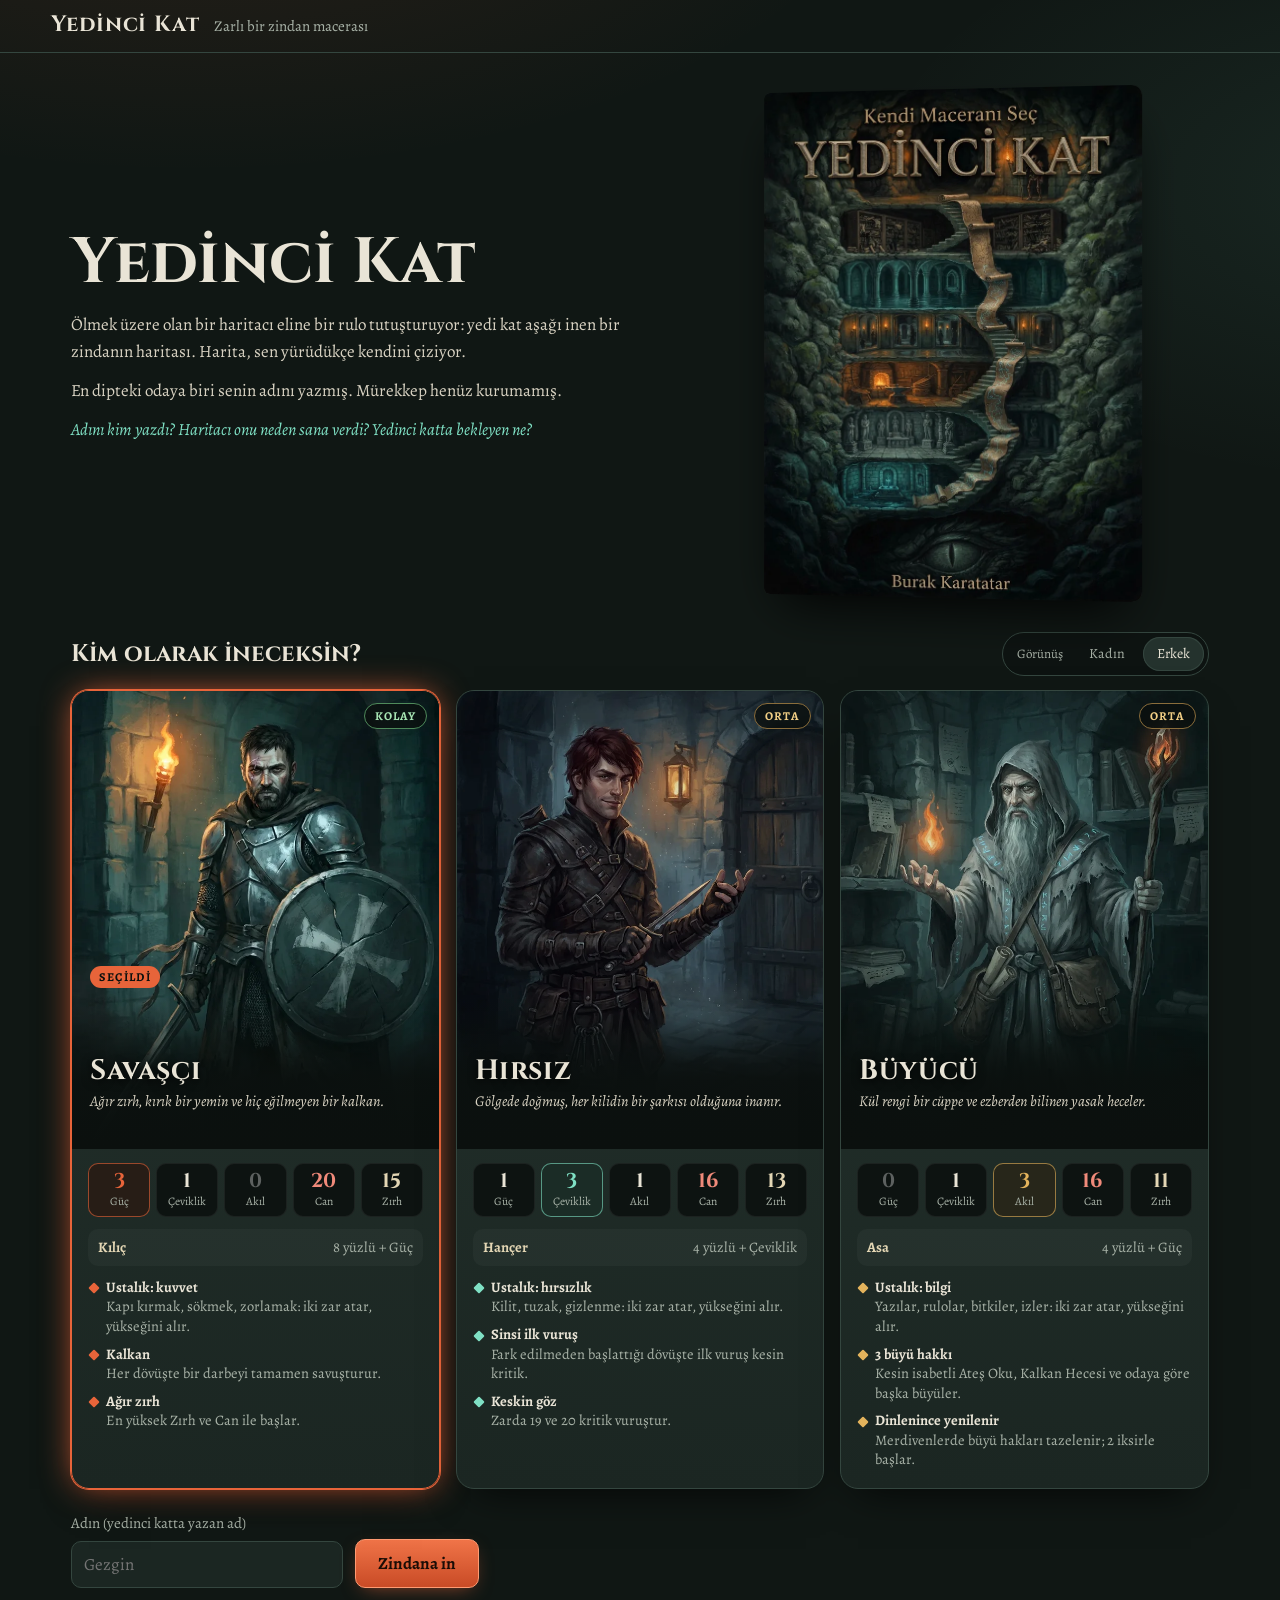
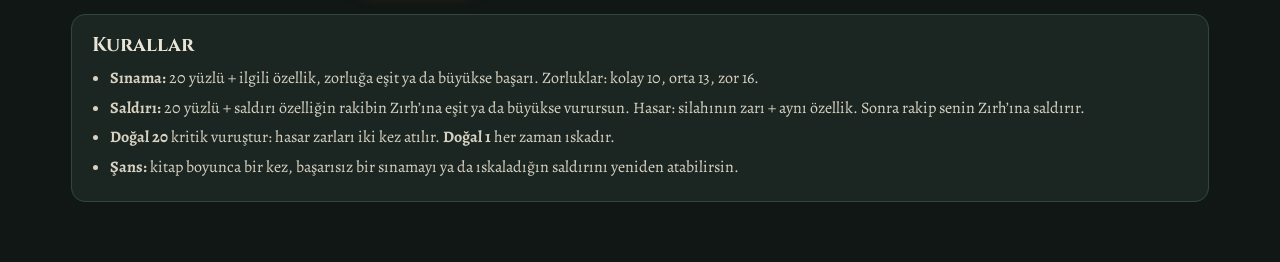
==== commit e1899ccb: "Zindan: Yedinci Kat camlı dönen vitrinde (raflardan ayrı); oyun /yedinci-kat adresinde, arama motorl" ====
--- a/emiriniyolu/index.html
+++ b/emiriniyolu/index.html
@@ -1,4095 +1,8 @@
 <!DOCTYPE html>
-<html lang="tr">
-<head>
-<meta charset="utf-8">
-<meta name="viewport" content="width=device-width, initial-scale=1">
-<meta name="robots" content="noindex, nofollow">
+<html lang="tr"><head><meta charset="utf-8">
 <title>Yedinci Kat</title>
-<link rel="preconnect" href="https://fonts.googleapis.com">
-<link rel="preconnect" href="https://fonts.gstatic.com" crossorigin>
-<link href="https://fonts.googleapis.com/css2?family=Alegreya:ital,wght@0,400;0,500;0,700;1,400&family=Cinzel:wght@500;700&display=swap" rel="stylesheet">
-<style>
-/*
-VOICE: karanlık, ıslak taş; sakin ama tetikte. Kitap sesi, oyun dokusu.
-IDEA: haritacının deri rulosu — oynadıkça kendini çizen parşömen bir harita, taş bir masanın üstünde.
-PICTURE: oda görseli (Nano Banana yuvası) + kendiliğinden mürekkeplenen harita + kemik zarlar.
-COLOUR/TYPE: yosunlu taş yeşili zemin, ıslak taş ikincil, meşale kızılı vurgu, mantar ışığı başarı rengi; Cinzel başlık, Alegreya metin.
-LAYOUT: solda sahne (görsel, metin, seçim/zar/dövüş), sağda karakter kâğıdı ve harita; 860px altında tek sütun.
-*/
-:root{
-  color-scheme:dark;
-  --zemin:#101714; --tas:#1b2622; --tas2:#24322d; --cizgi:#34463f;
-  --yazi:#e9e4d6; --soluk:#a9b3a8; --kizil:#e8643a; --kizil2:#ff8a5c;
-  --isik:#7fe0c4; --kan:#e05252; --parsomen:#e3d6b4; --murekkep:#2b2118;
-  --golge:0 18px 40px -18px #000c;
-}
-:root[data-theme=light],:root[data-theme=dark]{color-scheme:dark}
-*{box-sizing:border-box;min-width:0}
-html,body{margin:0}
-body{
-  background:
-    radial-gradient(1200px 600px at 15% -10%,#e8643a1f,transparent 60%),
-    radial-gradient(900px 500px at 110% 10%,#7fe0c414,transparent 60%),
-    var(--zemin);
-  color:var(--yazi);font:17px/1.6 Alegreya,Georgia,serif;min-height:100vh;overflow-x:clip;
-}
-button{font:inherit;color:inherit;cursor:pointer}
-button:focus-visible,input:focus-visible{outline:2px solid var(--isik);outline-offset:2px}
-.ust .ikincil{flex:none}
-.ust{display:flex;align-items:center;justify-content:space-between;gap:12px;padding:14px max(4vw,16px);border-bottom:1px solid var(--cizgi)}
-.logo{display:flex;flex-wrap:wrap;align-items:baseline;gap:4px 14px}
-.logo-ad{font:700 22px/1 Cinzel,serif;letter-spacing:.04em}
-.logo-alt{color:var(--soluk);font-size:15px}
-main{max-width:1240px;margin:0 auto;padding:clamp(16px,3vw,36px) max(4vw,16px) 60px}
-
-/* düğmeler */
-.birincil,.ikincil,.secim{border-radius:10px;min-height:44px;border:1px solid var(--cizgi)}
-.birincil{background:linear-gradient(#f07448,#c94b26);border-color:#ff9a72;color:#1a0c05;font-weight:700;padding:10px 22px;box-shadow:0 6px 20px -8px #e8643aaa}
-.birincil:hover{filter:brightness(1.08)}
-.ikincil{background:var(--tas2);padding:8px 16px;white-space:nowrap}
-.ikincil:hover{border-color:var(--soluk)}
-
-/* giriş + sınıf seçimi */
-.kapak{display:grid;grid-template-columns:minmax(0,1.1fr) minmax(0,1fr);gap:clamp(20px,4vw,56px);align-items:center;margin-bottom:34px}
-.kapak h1{font:700 clamp(36px,6vw,64px)/1.02 Cinzel,serif;margin:0 0 14px;text-wrap:balance}
-.kapak .harita{align-self:center}
-.kapak p{margin:0 0 12px;max-width:62ch;color:#d8d2c2}
-.kapak .soru{color:var(--isik);font-style:italic}
-.siniflar{display:grid;grid-template-columns:repeat(3,minmax(0,1fr));gap:16px}
-.sinif{--vurgu:var(--kizil);position:relative;overflow:hidden;background:linear-gradient(var(--tas2),var(--tas));border:1px solid var(--cizgi);border-radius:18px;padding:0;text-align:left;display:flex;flex-direction:column;box-shadow:var(--golge);transition:transform .25s,border-color .25s,box-shadow .25s;color:var(--yazi);font:inherit;cursor:pointer}
-.sinif-hirsiz{--vurgu:var(--isik)}
-.sinif-buyucu{--vurgu:#e3b35c}
-.sinif:hover{transform:translateY(-4px)}
-.sinif:focus-visible{outline:2px solid var(--vurgu);outline-offset:3px}
-.sinif[aria-pressed=true]{border-color:var(--vurgu);box-shadow:0 0 0 1px var(--vurgu),0 0 34px -6px var(--vurgu),var(--golge)}
-.sinif .portre{position:relative;aspect-ratio:4/5;overflow:hidden;background:radial-gradient(circle at 50% 38%,color-mix(in srgb,var(--vurgu) 28%,transparent),transparent 62%),linear-gradient(#26332e,#0d1311)}
-.sinif .portre img{display:block;width:100%;height:100%;object-fit:cover;object-position:50% 18%;filter:saturate(.92) brightness(.9);transition:transform .6s ease,filter .4s}
-.sinif:hover .portre img,.sinif[aria-pressed=true] .portre img{transform:scale(1.04);filter:none}
-.portre-bos{position:absolute;inset:0;display:grid;place-items:center;padding-bottom:22%}
-.portre-bos svg{width:38%;height:auto;opacity:.9;filter:drop-shadow(0 0 18px color-mix(in srgb,var(--vurgu) 55%,transparent))}
-.portre-yazi{position:absolute;inset:auto 0 0 0;padding:60px 18px 16px;background:linear-gradient(transparent,#0b100eE6 55%,#0b100e)}
-.portre-yazi h3{font:700 28px/1.05 Cinzel,serif;margin:0 0 6px;letter-spacing:.02em;text-shadow:0 2px 10px #000}
-.portre-yazi p{margin:0;color:#d8d2c2;font-size:15px;font-style:italic;line-height:1.4;min-height:2.8em}
-.secildi{position:absolute;top:-30px;left:18px;font:700 12px/1 Alegreya,serif;letter-spacing:.12em;text-transform:uppercase;color:#0b100e;background:var(--vurgu);padding:5px 9px;border-radius:999px;opacity:0;transform:translateY(6px);transition:.25s}
-.sinif[aria-pressed=true] .secildi{opacity:1;transform:none}
-.sinif .govde{display:flex;flex-direction:column;gap:12px;padding:14px 16px 18px;flex:1}
-.degerler{display:grid;grid-template-columns:repeat(5,minmax(0,1fr));gap:6px}
-.deger{background:#0d1311;border:1px solid #ffffff10;border-radius:10px;padding:6px 2px 5px;text-align:center}
-.deger b{display:block;font:700 20px/1.1 Cinzel,serif}
-.deger span{display:block;font-size:11.5px;color:var(--soluk);white-space:nowrap;overflow:hidden;text-overflow:ellipsis}
-.deger.guclu{border-color:color-mix(in srgb,var(--vurgu) 60%,transparent);background:color-mix(in srgb,var(--vurgu) 12%,#0d1311)}
-.deger.guclu b{color:var(--vurgu)}
-.deger.zayif b{color:#ffffff55}
-.deger.can b{color:#f08a7a}
-.deger.zirh b{color:var(--parsomen)}
-.sinif .silah{display:flex;justify-content:space-between;gap:10px;font-size:14.5px;margin:0;color:var(--soluk);padding:7px 10px;border-radius:10px;background:#ffffff08}
-.sinif .silah span{color:var(--parsomen);font-weight:700}
-.rozet-listesi{list-style:none;margin:0;padding:0;display:flex;flex-direction:column;gap:8px}
-.rozet-listesi li{position:relative;padding-left:18px;font-size:14.5px;line-height:1.35}
-.rozet-listesi li::before{content:"";position:absolute;left:2px;top:.45em;width:8px;height:8px;transform:rotate(45deg);background:var(--vurgu);border-radius:1px}
-.rozet-listesi b{display:block;color:var(--yazi)}
-.rozet-listesi span{color:var(--soluk)}
-.sinif .yetenek{font-size:15px;margin:0;color:var(--isik)}
-.kagit-bas{display:flex;align-items:center;gap:12px;margin-bottom:12px}
-.kagit-bas .alt{margin:0!important}
-.kisi-portre{--vurgu:var(--kizil);flex:none;width:54px;height:54px;border-radius:50%;overflow:hidden;border:2px solid var(--vurgu);background:#0d1311;display:grid;place-items:center;box-shadow:0 0 14px -4px var(--vurgu)}
-.kisi-portre.sinif-hirsiz{--vurgu:var(--isik)}
-.kisi-portre.sinif-buyucu{--vurgu:#e3b35c}
-.kisi-portre img{width:100%;height:100%;object-fit:cover;object-position:50% 14%}
-.kisi-portre .portre-bos{position:static;padding:0}
-.kisi-portre svg{width:30px;height:30px}
-.olcu{display:grid;grid-template-columns:5.5em minmax(0,1fr) 2em;align-items:center;gap:8px;font-size:15px}
-.olcu b{font-weight:500;text-align:right}
-.cubuk{height:8px;border-radius:9px;background:#0007;overflow:hidden}
-.cubuk i{display:block;height:100%;background:var(--kizil);border-radius:9px;transition:width .5s}
-.cubuk.can i{background:linear-gradient(90deg,#c43d3d,#ef6b5b)}
-.basla{display:flex;flex-wrap:wrap;gap:12px;align-items:end;margin-top:22px}
-.basla label{display:flex;flex-direction:column;gap:6px;font-size:15px;color:var(--soluk)}
-.basla input{font:inherit;font-size:17px;background:var(--tas);color:var(--yazi);border:1px solid var(--cizgi);border-radius:10px;padding:9px 12px;min-height:44px;width:16em}
-
-/* oyun düzeni */
-.oyun{display:grid;grid-template-columns:minmax(0,1fr) 330px;gap:clamp(18px,3vw,34px);align-items:start}
-.sahne{background:var(--tas);border:1px solid var(--cizgi);border-radius:18px;overflow:hidden;box-shadow:var(--golge)}
-.gorsel{position:relative;aspect-ratio:16/8;background:#0a0f0d;overflow:hidden}
-.gorsel img,.gorsel svg{position:absolute;inset:0;width:100%;height:100%;object-fit:cover}
-.gorsel{background:#0a0f0d}
-/* Belleğe alınmış görsel hemen görünür; ilk kez yüklenen kısa bir geçişle belirir. */
-.gorsel img.yukleniyor{opacity:0;transition:opacity .35s}
-.gorsel img.yukleniyor.yuklendi{opacity:1}
-.gorsel .etiket{position:absolute;left:12px;bottom:10px;font-size:13px;color:#cfd8cf;background:#000a;padding:2px 8px;border-radius:6px}
-.metin{padding:clamp(18px,3vw,30px)}
-.metin h2{font:700 clamp(26px,3.2vw,34px)/1.1 Cinzel,serif;margin:0 0 14px;text-wrap:balance}
-.metin p{margin:0 0 12px;max-width:68ch}
-.not{border-left:3px solid var(--isik);background:#7fe0c412;padding:10px 14px;border-radius:0 10px 10px 0;margin:0 0 16px;font-style:italic}
-.not.kotu{border-color:var(--kan);background:#e0525214}
-.secimler{display:flex;flex-direction:column;gap:10px;margin-top:20px}
-.secim{display:flex;align-items:center;gap:12px;width:100%;text-align:left;background:var(--tas2);padding:10px 14px;transition:border-color .15s,transform .15s}
-.secim:hover:not(:disabled){border-color:var(--kizil);transform:translateX(3px)}
-.secim:disabled{opacity:.55;cursor:not-allowed}
-.secim .no{font:700 15px Cinzel,serif;color:var(--kizil2);width:1.4em;flex:none}
-.secim .ne{flex:1}
-.rozet{flex:none;font-size:13px;border:1px solid var(--cizgi);border-radius:20px;padding:2px 10px;color:var(--soluk);white-space:nowrap}
-.rozet.zarli{color:var(--parsomen)}
-.rozet.ozel{color:var(--isik);border-color:#7fe0c455}
-.rozet.kilit{color:var(--kan)}
-
-/* zar paneli */
-.panel{margin-top:20px;background:#0b110f;border:1px solid var(--cizgi);border-radius:14px;padding:18px}
-.panel h3{font:700 17px Cinzel,serif;margin:0 0 12px;letter-spacing:.02em}
-.zarlar{display:flex;flex-wrap:wrap;align-items:center;gap:14px}
-.taraf{display:flex;align-items:center;gap:10px;flex-wrap:wrap}
-.taraf .kim{width:7.5em;color:var(--soluk);font-size:15px}
-.zar{width:56px;height:56px;border-radius:12px;background:linear-gradient(145deg,#f4ecd8,#cfc2a0);box-shadow:inset 0 -4px 0 #a8996f,0 6px 14px -4px #000;display:grid;grid-template:repeat(3,1fr)/repeat(3,1fr);padding:9px;gap:2px}
-.zar.dusman{background:linear-gradient(145deg,#4d5a55,#2a3430);box-shadow:inset 0 -4px 0 #1a2220,0 6px 14px -4px #000}
-.zar i{border-radius:50%;background:var(--murekkep);opacity:0;transform:scale(.8)}
-.zar.dusman i{background:#e9e4d6}
-.zar i.a{opacity:1}
-.zar.yuvarlan{animation:yuvarlan .16s linear infinite}
-.zar.oturdu{animation:otur .35s ease-out}
-.zar.cok{background:none;box-shadow:none;padding:0;display:grid;grid-template:none;place-items:center;position:relative;filter:drop-shadow(0 6px 8px #000a)}
-.zar.cok svg{position:absolute;inset:0;width:100%;height:100%}
-.zar.cok .zd-dis{fill:#e9dcb8;stroke:#a8996f;stroke-width:3;stroke-linejoin:round}
-.zar.cok .zd-ic{fill:#f6eed8}
-.zar.cok .zd-kenar{stroke:#b7a77c;stroke-width:2;fill:none}
-.zar.cok span{position:relative;font:700 17px Cinzel,serif;color:var(--murekkep)}
-.zar.cok.dusman .zd-dis{fill:#3a4743;stroke:#1a2220}.zar.cok.dusman .zd-ic{fill:#4d5a55}.zar.cok.dusman .zd-kenar{stroke:#28322e}
-.zar.cok.dusman span{color:#e9e4d6}
-.atis{display:flex;flex-wrap:wrap;align-items:center;gap:10px;margin-top:12px}
-.atis .kim{width:7.5em;color:var(--soluk);font-size:15px;line-height:1.25}
-.atis .kim small{display:block;font-size:13px;opacity:.85}
-.atis .zar{width:48px;height:48px}
-.atis .zar:not(.cok){padding:8px}
-.atis .ek,.atis .esit{font-size:17px}
-.zarnot .atis{margin-top:0}
-.sabit-ornek{display:grid;place-items:center;width:40px;height:40px;border-radius:10px;border:1px dashed var(--soluk);font:700 18px Cinzel,serif;color:var(--soluk)}
-.zar-secim{display:grid;grid-template-columns:repeat(2,minmax(0,1fr));gap:14px}
-.zs{display:flex;align-items:center;gap:16px;text-align:left;background:var(--tas);border:1px solid var(--cizgi);border-radius:14px;padding:14px 16px;min-height:44px}
-.zs[aria-pressed=true]{border-color:var(--kizil);box-shadow:0 0 0 1px var(--kizil)}
-.zs b{display:block;font:700 18px Cinzel,serif}
-.zs small{display:block;font-size:15px;color:var(--soluk);line-height:1.4;margin-top:2px}
-.zs-ornek{display:flex;flex-wrap:wrap;gap:6px;flex:none;max-width:96px}
-.zs-ornek .zar{width:40px;height:40px;padding:6px}
-.zs-ornek .zar.cok{padding:0}.zs-ornek .zar.cok span{font-size:13px}
-@keyframes yuvarlan{0%{transform:rotate(0) translateY(0)}50%{transform:rotate(14deg) translateY(-6px)}100%{transform:rotate(-10deg) translateY(0)}}
-@keyframes otur{0%{transform:scale(1.18)}100%{transform:scale(1)}}
-.hesap{font-size:17px;color:#d8d2c2;margin:14px 0 0}
-.hesap b{color:var(--yazi)}
-.sonuc{display:inline-block;margin-top:10px;font:700 18px Cinzel,serif;padding:4px 14px;border-radius:8px}
-.sonuc.iyi{background:#7fe0c422;color:var(--isik)}
-.sonuc.kotu{background:#e0525222;color:#ff8b8b}
-.sonuc.ara{background:#ffffff14;color:var(--soluk)}
-.sonuc.kucuk{font-size:15px;padding:1px 10px;margin:0 0 0 6px;vertical-align:1px}
-.gec .atis{margin:4px 0 10px}
-.kurallar{margin-top:26px;background:var(--tas);border:1px solid var(--cizgi);border-radius:14px;padding:16px 20px}
-.kurallar h2{font:700 20px Cinzel,serif;margin:0 0 8px}
-.kurallar ul{margin:0;padding-left:18px;color:#d8d2c2;font-size:16px}
-.kurallar li{margin:4px 0}
-.dugmeler{display:flex;flex-wrap:wrap;gap:10px;margin-top:16px}
-.gizli{visibility:hidden}
-
-/* dövüş */
-.rakip{display:grid;grid-template-columns:minmax(0,1fr) minmax(0,1fr);gap:16px;margin-bottom:14px}
-.rakip .ad{font:700 16px Cinzel,serif;margin-bottom:6px}
-.rakip .ad small{font:15px Alegreya,serif;color:var(--soluk)}
-.kayit{margin:12px 0 0;padding:0;list-style:none;font-size:15px;color:var(--soluk)}
-.kayit li{padding:2px 0}
-.kayit li:last-child{color:var(--yazi)}
-.vurus{animation:sars .35s}
-@keyframes sars{20%{transform:translateX(-6px)}40%{transform:translateX(6px)}60%{transform:translateX(-3px)}80%{transform:translateX(3px)}}
-
-/* son */
-.son-afis{padding:16px 18px;border-radius:12px;margin:0 0 16px;font:700 22px/1.2 Cinzel,serif}
-.son-afis.zafer{background:#7fe0c41c;color:var(--isik);border:1px solid #7fe0c455}
-.son-afis.notr{background:#ffffff10;color:var(--parsomen);border:1px solid var(--cizgi)}
-.son-afis.olum{background:#e052521c;color:#ff8b8b;border:1px solid #e0525255}
-.ozet{color:var(--soluk);font-size:15px}
-
-/* yan kâğıt */
-.yan{display:flex;flex-direction:column;gap:18px;position:sticky;top:16px}
-.kagit{background:var(--tas);border:1px solid var(--cizgi);border-radius:16px;padding:16px 18px;box-shadow:var(--golge)}
-.kagit h3{font:700 18px Cinzel,serif;margin:0 0 2px}
-.kagit .alt{color:var(--soluk);font-size:15px;margin:0 0 12px}
-.ozellikler{display:grid;grid-template-columns:repeat(3,minmax(0,1fr));gap:8px;margin:12px 0}
-.ozellikler div{background:var(--tas2);border-radius:10px;padding:6px 4px;text-align:center;font-size:13px;color:var(--soluk)}
-.ozellikler b{display:block;font:700 22px Cinzel,serif;color:var(--yazi)}
-.satir{display:flex;justify-content:space-between;gap:10px;font-size:15px;padding:5px 0;border-top:1px solid #ffffff0d}
-.satir span:last-child{text-align:right}
-.hak{letter-spacing:.2em;color:var(--kizil2)}
-.hak .bos{color:#ffffff30}
-.harita{background:
-    radial-gradient(circle at 30% 20%,#fff6,transparent 50%),
-    radial-gradient(circle at 80% 90%,#b9a3734d,transparent 60%),var(--parsomen);
-  border-radius:6px 16px 8px 14px;padding:12px;color:var(--murekkep);box-shadow:var(--golge),inset 0 0 30px #8a6f3f66}
-.harita h3{font:700 15px Cinzel,serif;margin:0 0 4px;color:#5a4630}
-.harita svg{display:block;width:100%;height:auto}
-.harita .oda rect{fill:#f2e8cc;stroke:var(--murekkep);stroke-width:1.6}
-.harita .oda.simdi rect{fill:#f7c9a8;stroke:#a23c17;stroke-width:2.4}
-.harita .oda text{font:600 11px Alegreya,serif;fill:var(--murekkep);text-anchor:middle;dominant-baseline:middle}
-.harita .yol{stroke:var(--murekkep);stroke-width:2;stroke-dasharray:4 3;fill:none}
-.harita .yeni{animation:cizil 1.2s ease-out both}
-@keyframes cizil{from{opacity:0;transform:translateY(4px)}to{opacity:1;transform:none}}
-.harita .yedinci{font:700 12px Cinzel,serif;fill:#5a4630;text-anchor:middle}
-.harita .islak{font:italic 700 13px Alegreya,serif;fill:#1d2f5a;text-anchor:middle;animation:islak 2.6s ease-in-out infinite}
-@keyframes islak{50%{fill:#3b5aa8}}
-
-@media (max-width:860px){
-  .oyun{grid-template-columns:minmax(0,1fr)}
-  .yan{position:static;display:grid;grid-template-columns:minmax(0,1fr) minmax(0,1fr)}
-  .kapak{grid-template-columns:minmax(0,1fr)}
-  .siniflar{grid-template-columns:minmax(0,1fr)}
-  .sinif .portre{aspect-ratio:16/11}
-  .zar-secim{grid-template-columns:minmax(0,1fr)}
-}
-@media (max-width:560px){
-  .yan{grid-template-columns:minmax(0,1fr)}
-  .rakip{grid-template-columns:minmax(0,1fr)}
-  .zar{width:46px;height:46px;padding:7px}
-  .taraf .kim,.atis .kim{width:100%}
-  .rozet{display:none}
-  .secim .rozet.zarli,.secim .rozet.kilit{display:inline-block}
-}
-@media (prefers-reduced-motion:reduce){*{animation:none!important;transition:none!important}}
-
-/* gelişim işaretleri */
-.arti{font:600 13px Alegreya,serif;font-style:normal;color:var(--isik);margin-left:4px;vertical-align:2px}
-.olcu b small{font-weight:400;color:var(--soluk);font-size:13px}
-.ozellikler b .arti{font-size:12px}
-
-/* çanta */
-.ust-dugmeler{display:flex;gap:8px;flex:none}
-.simge{width:18px;height:18px;vertical-align:-3px;margin-right:6px;flex:none}
-#cantaAc .adet{display:inline-grid;place-items:center;min-width:22px;height:22px;margin-left:6px;border-radius:11px;background:var(--kizil);color:#1a0c05;font-weight:700;font-size:13px;padding:0 6px}
-.canta-kisa{width:100%;margin-top:12px;display:flex;align-items:center;justify-content:center}
-.canta-kisa .adet{color:var(--soluk);margin-left:8px;font-size:15px}
-.canta{position:fixed;inset:0;z-index:20;background:#05080799;display:grid;place-items:center;padding:16px;backdrop-filter:blur(2px)}
-.canta[hidden]{display:none}
-body.canta-acik{overflow:hidden}
-.canta-kutu{width:min(720px,100%);max-height:min(86vh,900px);display:flex;flex-direction:column;background:linear-gradient(#2a2117,#1c1712);border:1px solid #5a4630;border-radius:18px;box-shadow:0 30px 80px -20px #000;overflow:hidden}
-.canta-ust{display:flex;align-items:center;justify-content:space-between;gap:12px;padding:14px 18px;border-bottom:1px solid #5a463088;background:#00000026}
-.canta-ust h2{font:700 22px Cinzel,serif;margin:0;display:flex;align-items:center;color:var(--parsomen)}
-.canta-ust h2 .simge{width:24px;height:24px}
-.canta-icerik{overflow:auto;padding:6px 18px 18px}
-.canta-icerik h3{font:700 16px Cinzel,serif;color:var(--parsomen);margin:16px 0 8px;letter-spacing:.02em}
-.esyalar{list-style:none;margin:0;padding:0;display:grid;grid-template-columns:repeat(2,minmax(0,1fr));gap:10px}
-.esya{display:flex;gap:12px;background:#00000030;border:1px solid #5a463066;border-radius:12px;padding:10px 12px}
-.esya.kalici{border-color:#7fe0c455}
-.esya-simge{flex:none;width:44px;height:44px;border-radius:10px;background:#0b110f;display:grid;place-items:center}
-.esya-simge svg{width:30px;height:30px}
-.esya-govde b{display:block;font-weight:700}
-.esya-govde .adet{color:var(--kizil2);font-weight:600}
-.esya-govde p{margin:2px 0 0;font-size:15px;color:#d8d2c2;line-height:1.45}
-.esya-eylem{display:flex;align-items:center;gap:10px;margin-top:8px;flex-wrap:wrap}
-.birincil.kucuk{min-height:36px;padding:4px 16px}
-.birincil:disabled{filter:grayscale(1);opacity:.5;cursor:not-allowed}
-.neden{font-size:13px;color:var(--soluk)}
-.altin-satiri{margin:10px 0 0;color:#ffd27a}
-.kazanimlar{list-style:none;margin:0;padding:0}
-.kazanimlar li{display:flex;justify-content:space-between;gap:10px;padding:6px 0;border-top:1px solid #ffffff10}
-.belge{background:var(--parsomen);color:var(--murekkep);border-radius:6px 12px 8px 10px;padding:12px 14px;margin:0 0 10px;box-shadow:inset 0 0 24px #8a6f3f66}
-.belge h4{font:700 15px Cinzel,serif;margin:0 0 4px;color:#5a4630}
-.belge p{margin:0;font-style:italic}
-.yazi-kisa{display:none}
-@media (max-width:560px){
-  .esyalar{grid-template-columns:minmax(0,1fr)}
-  .ust{padding:10px 12px}
-  .logo-ad{font-size:19px;white-space:nowrap}
-  .logo-alt{display:none}
-  .ust .ikincil{padding:8px 10px}
-  #cantaAc .yazi,.yazi-uzun{display:none}
-  .yazi-kisa{display:inline}
-  #cantaAc .simge{margin-right:0}
-}
-
-/* ustalık: sayılmayan zar */
-.zar.soluk{opacity:.38;filter:grayscale(.6)}
-.panel h3 .rozet{font:400 13px Alegreya,serif;vertical-align:2px;margin-left:6px}
-
-/* kitap kapağı (giriş ekranı) */
-.kitap-kapagi{margin:0;justify-self:center;width:min(100%,380px)}
-.kitap-kapagi img{display:block;width:100%;height:auto;border-radius:6px 10px 10px 6px;box-shadow:0 24px 50px -18px #000,inset 0 0 0 1px #ffffff14;transform:perspective(1200px) rotateY(-6deg);transition:transform .4s}
-.kitap-kapagi img:hover{transform:perspective(1200px) rotateY(0)}
-@media (max-width:860px){.kitap-kapagi{order:-1;width:min(72%,320px)}}
-@media (prefers-reduced-motion:reduce){.kitap-kapagi img{transform:none}}
-.kisi-portre img{transform:scale(2.5);transform-origin:var(--yuz,52% 20%)}
-.secim-bas{display:flex;align-items:center;justify-content:space-between;gap:12px;flex-wrap:wrap;margin:0 0 14px}
-.secim-bas h2{font:700 24px Cinzel,serif;margin:0}
-.cinsiyet{display:inline-flex;align-items:center;gap:4px;padding:4px;border:1px solid var(--cizgi);border-radius:999px;background:#0d1311}
-.cinsiyet span{font-size:13px;color:var(--soluk);padding:0 8px 0 10px}
-.cinsiyet button{font:inherit;font-size:14px;color:var(--soluk);background:none;border:0;border-radius:999px;padding:6px 14px;cursor:pointer;transition:.2s}
-.cinsiyet button[aria-pressed=true]{background:var(--tas2);color:var(--yazi);box-shadow:inset 0 0 0 1px var(--cizgi)}
-.cinsiyet button:focus-visible{outline:2px solid var(--isik);outline-offset:2px}
-.kisi-portre.sinif-hirsiz.g-kadin img{--yuz:48% 21%}
-.kisi-portre.sinif-hirsiz.g-erkek img{--yuz:41% 18%}
-.kisi-portre.sinif-buyucu.g-erkek img{--yuz:53% 20%}
-.kisi-portre.sinif-buyucu.g-kadin img{--yuz:51% 17%}
-.kisi-portre.sinif-savasci.g-kadin img{--yuz:57% 21%}
-.rozet.hatirla{background:#2a2440;color:#cdb8ff;border-color:#5b4a8a}
-.rozet.sayac-rozet{background:#14203a;color:#9db7ff;border-color:#33508f}
-.satir.sayac{align-items:center}
-.damlalar{display:inline-flex;gap:3px;flex-wrap:wrap;justify-content:flex-end}
-.damlalar i{width:8px;height:11px;border-radius:50% 50% 50% 50%/60% 60% 40% 40%;background:#ffffff18;transform:rotate(180deg)}
-.damlalar i.dolu{background:#3b5aa8;box-shadow:0 0 6px #3b5aa8aa}
-.sayac-seviye{font-style:normal;font-size:12px;padding:1px 7px;border-radius:999px;margin-left:6px;border:1px solid #33508f;color:#9db7ff;background:#14203a}
-.sayac-seviye.s1{color:#c4b2ff;border-color:#5b4a8a;background:#221c38}
-.sayac-seviye.s2{color:#ffb4a0;border-color:#8a4a3b;background:#38201c}
-.sayac-acik{margin:2px 0 6px;font-size:13px;color:var(--soluk);line-height:1.35}
-.not.sayac-uyari{border-left-color:#3b5aa8;background:#14203a;color:#c9d6ff}
-.zorluk-rozet{position:absolute;top:12px;right:12px;z-index:2;font:700 12px/1 Alegreya,serif;letter-spacing:.08em;text-transform:uppercase;padding:6px 10px;border-radius:999px;background:#0b100ecc;border:1px solid #ffffff30;color:var(--yazi);backdrop-filter:blur(4px)}
-.zorluk-rozet.z-kolay{color:#a8e6b4;border-color:#4f8a5b}
-.zorluk-rozet.z-orta{color:#f2cf86;border-color:#8a6d3b}
-
-</style>
-</head>
-<body>
-<header class="ust">
-  <div class="logo"><span class="logo-ad">Yedinci Kat</span><span class="logo-alt">Zarlı bir zindan macerası</span></div>
-  <div class="ust-dugmeler">
-    <button class="ikincil" id="cantaAc" type="button" hidden aria-label="Çantayı aç"><svg class="simge" viewBox="0 0 24 24" aria-hidden="true"><path d="M10.2 7.5C5.8 9.6 4 13.2 4 16.2A4.8 4.8 0 0 0 8.8 21h6.4a4.8 4.8 0 0 0 4.8-4.8c0-3-1.8-6.6-6.2-8.7Z" fill="currentColor" opacity=".85"/><path d="M9 3.5h6l-1.6 4h-2.8Z" fill="currentColor"/><path d="M8.5 7.5h7" stroke="currentColor" stroke-width="1.8" stroke-linecap="round"/><path d="M15.5 7.5c1.6.2 2.6 1.1 2.8 2.4" fill="none" stroke="currentColor" stroke-width="1.2"/></svg><span class="yazi">Çanta</span> <span class="adet">0</span></button>
-    <button class="ikincil" id="bastan" type="button" hidden><span class="yazi-uzun">Baştan başla</span><span class="yazi-kisa">Baştan</span></button>
-  </div>
-</header>
-<main id="ekran" aria-live="polite"></main>
-<div id="canta" class="canta" hidden></div>
-<script>
-/* Yedinci Kat motoru — zar modülü.
- * Tarayıcıda window.YK.Zar, Node'da require('./zar') olarak kullanılır.
- * Zar nesnesi tek bir şey yapar: at() → 1..6. Testler sabit zar verir,
- * oyun rastgele zar kullanır; motor hangisi olduğunu bilmez.
- */
-(function (kok) {
-  'use strict';
-
-  // Tohumlu, tekrarlanabilir rastgele sayı üreteci (mulberry32).
-  function mulberry32(tohum) {
-    let a = tohum >>> 0;
-    return function () {
-      a = (a + 0x6d2b79f5) | 0;
-      let t = Math.imul(a ^ (a >>> 15), 1 | a);
-      t = (t + Math.imul(t ^ (t >>> 7), 61 | t)) ^ t;
-      return ((t ^ (t >>> 14)) >>> 0) / 4294967296;
-    };
-  }
-
-  /** Gerçek oyun zarı. Tohum verilirse aynı oyun tekrar oynatılabilir. */
-  function rastgeleZar(tohum) {
-    const r = tohum == null ? Math.random : mulberry32(tohum);
-    return { at: (yuz = 6) => 1 + Math.floor(r() * yuz) };
-  }
-
-  /** Test zarı: verilen değerleri sırayla döndürür, biterse hata verir. */
-  function sabitZar(dizi) {
-    let i = 0;
-    return {
-      at(yuz = 6) {
-        if (i >= dizi.length) throw new Error('Sabit zar bitti (' + dizi.length + ' atış verilmişti)');
-        const v = dizi[i++];
-        if (!(v >= 1 && v <= yuz)) throw new Error('Geçersiz zar değeri: ' + v + ' (' + yuz + ' yüzlü)');
-        return v;
-      },
-      kalan: () => dizi.length - i,
-    };
-  }
-
-  /** Test zarı: verilen değerleri sonsuza kadar döngüyle döndürür. */
-  function donguZar(dizi) {
-    let i = 0;
-    return { at: () => dizi[i++ % dizi.length] };
-  }
-
-  /** Test zarı: 'max' / 'min' kalıbını döngüyle döndürür; zarın yüz sayısına uyar. */
-  function kalipZar(kalip) {
-    let i = 0;
-    return { at: (yuz = 6) => (kalip[i++ % kalip.length] === 'max' ? yuz : 1) };
-  }
-
-  const YUZLER = [4, 6, 8, 10, 12, 20];
-
-  /** Test zarı: her atışın etiketine göre 'max' ya da 'min' döndürür.
-   *  Etiketler: sinama, oyuncu, oyuncuHasar, dusman, dusmanHasar, iksir, buyu, altin. */
-  function rolZar(politika, varsayilan = 'max') {
-    return { at: (yuz = 6, etiket) => ((politika[etiket] || varsayilan) === 'max' ? yuz : 1) };
-  }
-
-  /** "2d6", "1d20", "1d4+2" gibi bir ifadeyi çözer. */
-  function ifadeCoz(ifade) {
-    const m = /^(\d+)d(\d+)([+-]\d+)?$/.exec(ifade);
-    if (!m || +m[1] < 1 || !YUZLER.includes(+m[2])) throw new Error('Geçersiz zar ifadesi: ' + ifade);
-    return { adet: +m[1], yuz: +m[2], ek: m[3] ? +m[3] : 0 };
-  }
-
-  /** İfadeyi atar ve ekiyle birlikte toplar: {ifade, adet, yuz, ek, zarlar, toplam}. */
-  function ifadeAt(zar, ifade, etiket) {
-    const c = ifadeCoz(ifade);
-    const zarlar = Array.from({ length: c.adet }, () => zar.at(c.yuz, etiket));
-    return Object.assign({ ifade, zarlar, toplam: zarlar.reduce((a, b) => a + b, 0) + c.ek }, c);
-  }
-
-  /** Okunur ad: "1d8" → "8 yüzlü", "2d6" → "2 × 6 yüzlü", "1d4+2" → "4 yüzlü + 2". */
-  function ifadeAdi(ifade) {
-    const c = ifadeCoz(ifade);
-    return (c.adet > 1 ? c.adet + ' × ' : '') + c.yuz + ' yüzlü' + (c.ek ? (c.ek > 0 ? ' + ' : ' − ') + Math.abs(c.ek) : '');
-  }
-
-  /** En düşük ve en yüksek sonuç. */
-  function aralik(ifade) {
-    const c = ifadeCoz(ifade);
-    return [c.adet + c.ek, c.adet * c.yuz + c.ek];
-  }
-
-  /** İfadeye göre zarları atar, tek tek değerleri döndürür. */
-  function at(zar, ifade) {
-    const { adet, yuz } = ifadeCoz(ifade);
-    return Array.from({ length: adet }, () => zar.at(yuz));
-  }
-
-  function ikiZar(zar) {
-    return at(zar, '2d6');
-  }
-
-  const Zar = { YUZLER, rastgeleZar, sabitZar, donguZar, kalipZar, rolZar, ifadeCoz, ifadeAt, ifadeAdi, aralik, at, ikiZar };
-
-  if (typeof module === 'object' && module.exports) module.exports = Zar;
-  else { kok.YK = kok.YK || {}; kok.YK.Zar = Zar; }
-})(typeof globalThis !== 'undefined' ? globalThis : this);
-
-</script>
-<script>
-/* Yedinci Kat motoru — kurallar ve durum makinesi (masa başı düzeni, v0.4).
- *
- * Kurallar:
- *  - Sınama: 20 yüzlü + özellik ≥ zorluk (kolay 10, orta 13, zor 16).
- *  - Saldırı: 20 yüzlü + saldırı özelliği ≥ savunanın Zırh'ı → isabet.
- *    Doğal 20 (Hırsızda 19–20) kritik: kesin isabet, hasar zarları iki kez. Doğal 1 kesin ıska.
- *  - Hasar: silah zarı + saldırı özelliği (en az 1).
- *  - Tur: önce oyuncu davranır (saldır / iksir / Ateş Oku / kaç), sonra rakip saldırır.
- *    Rakip o tur düşerse saldıramaz.
- *  - Savaşçının kalkanı her dövüşte bir isabeti savuşturur. Şans: kitap boyunca bir kez,
- *    başarısız bir sınamayı ya da ıskalanan kendi saldırını yeniden at.
- *
- * Tasarım:
- *  - Durum (s) düz bir JSON nesnesidir; her işlem yeni bir kopya döndürür (dallanan testler için).
- *  - Zar gerektiren her şey önce "bekleyen" bir olay üretir: zarlar atılmış, sonuç hesaplanmış,
- *    ama uygulanmamış. Arayüz animasyonu oynatır; "Devam" uygular, "Şans" yeniden attırır.
- *  - Motor ekranla ilgili hiçbir şey bilmez; kitap verisini okur.
- */
-(function (kok) {
-  'use strict';
-
-  const Zar =
-    typeof module === 'object' && module.exports ? require('./zar') : kok.YK.Zar;
-
-  const KURAL = {
-    sansHakki: 1,
-    zorluk: { kolay: 10, orta: 13, zor: 16 },
-    kacisZorlugu: 13,
-    iksirZari: '2d4+2',  // 4–10 Can
-    buyuZari: '2d6',     // Ateş Oku: kesin isabet
-    heceZirhi: 3,        // Kalkan Hecesi: dövüş boyunca Zırh +3 (1 büyü hakkı)
-    kritikEsigi: 20,     // sınıf kendi eşiğini verebilir (Hırsız 19)
-    ozellikSiniri: 5,    // kalıcı gelişimlerle bir özellik en fazla bu kadar olur
-  };
-
-  const OZELLIK_ADLARI = { guc: 'Güç', ceviklik: 'Çeviklik', akil: 'Akıl' };
-
-  /* Beceriler: sınamalar bir beceriyle etiketlenebilir. Sınıf o beceride ustaysa iki 20 yüzlü atar,
-   * yükseğini alır (masa başındaki "avantaj"). Etiketsiz sınamalar herkes için tek zar. */
-  const BECERILER = {
-    kuvvet: 'Kuvvet',      // kapı kırmak, levha sökmek, zorla açmak
-    hirsizlik: 'Hırsızlık', // kilit, tuzak, gizlenme
-    bilgi: 'Bilgi',         // büyülü yazılar, rulolar, bitkiler, izler
-  };
-
-  const kopyala = (s) => JSON.parse(JSON.stringify(s));
-  const liste = (x) => (x == null ? [] : Array.isArray(x) ? x : [x]);
-  // Her atışın bir etiketi var (sinama, oyuncu, oyuncuHasar, dusman, dusmanHasar, iksir, buyu, altin);
-  // oyun zarı etiketi yok sayar, test zarları ona göre davranabilir.
-  const d20 = (zar, etiket) => zar.at(20, etiket);
-
-  /** 20 yüzlü + deger ≥ zorluk olasılığı (0..1); ustalıkta iki zarın yükseği. */
-  function basariOlasiligi(deger, zorluk, ustalik) {
-    const p = Math.min(20, Math.max(0, 21 - (zorluk - deger))) / 20;
-    return ustalik ? 1 - (1 - p) * (1 - p) : p;
-  }
-
-  /** Sınıf bu sınamanın becerisinde usta mı? */
-  function ustaMi(kitap, s, beceri) {
-    const c = kitap.siniflar[s.sinif];
-    return !!(beceri && c && liste(c.ustalik).includes(beceri));
-  }
-  /** Bir sınamada ustalık: sınıfın becerisi ya da sınamanın "ustalikBayrak"ı (ör. bir öğüt) kazanılmışsa. */
-  function sinamaUstaMi(kitap, s, sn) {
-    return ustaMi(kitap, s, sn.beceri) || liste(sn.ustalikBayrak).some((b) => s.bayraklar[b]);
-  }
-  /** Saldırı isabet olasılığı: doğal 1 hep ıska, kritik eşik ve üstü hep isabet. */
-  function isabetOlasiligi(bonus, zirh, kritikEsigi) {
-    let n = 0;
-    for (let d = 2; d <= 20; d++) if (d >= (kritikEsigi || KURAL.kritikEsigi) || d + bonus >= zirh) n++;
-    return n / 20;
-  }
-
-  // ───────────────────────── Oyun kurulumu ─────────────────────────
-
-  function yeniOyun(kitap, sinifId, ad) {
-    const sinif = kitap.siniflar[sinifId];
-    if (!sinif) throw new Error('Bilinmeyen sınıf: ' + sinifId);
-    const s = {
-      kitap: kitap.id,
-      ad: (ad || '').trim() || 'Gezgin',
-      sinif: sinifId,
-      ozellik: { guc: sinif.guc, ceviklik: sinif.ceviklik, akil: sinif.akil },
-      zirh: sinif.zirh,
-      can: sinif.can,
-      maxCan: sinif.can,
-      altin: sinif.altin || 0,
-      esyalar: Object.assign({}, kitap.baslangicEsyalari || {}, sinif.esyalar || {}),
-      buyuHakki: sinif.buyuHakki || 0,
-      buyuHakkiEnFazla: sinif.buyuHakki || 0,
-      sans: KURAL.sansHakki,
-      sayaclar: Object.fromEntries(Object.entries(kitap.sayaclar || {}).map(([k, v]) => [k, v.baslangic || 0])),
-      bayraklar: {},
-      dugum: null,
-      ziyaret: [],
-      gecisler: [],
-      not: null,
-      zarNotu: null,
-      bekleyen: null,
-      dovus: null,
-      son: null,
-    };
-    git(kitap, s, kitap.baslangic, null);
-    return s;
-  }
-
-  function dugum(kitap, s) {
-    return kitap.dugumler[s.dugum];
-  }
-
-  // ───────────────────────── Koşul ve etki ─────────────────────────
-
-  /** {tamam, gizli, neden} — sınıf/bayrak koşulu tutmazsa seçenek hiç görünmez;
-   *  eşya/altın/büyü eksikse görünür ama kilitli olur. */
-  function kosulSaglaniyor(kitap, s, k) {
-    if (!k) return { tamam: true };
-    // "degil": içteki koşul tamamen tutuyorsa seçenek gizlenir (ör. bir tehlike varken olağan seçenekler).
-    if (k.degil && kosulSaglaniyor(kitap, s, k.degil).tamam) return { tamam: false, gizli: true };
-    if (k.sinif && !liste(k.sinif).includes(s.sinif)) return { tamam: false, gizli: true };
-    // bayrak koşulu tutmazsa seçenek gizlenir; koşulda "neden" yazılıysa görünür ama kilitli olur.
-    for (const b of liste(k.bayrak)) if (!s.bayraklar[b]) return k.neden ? { tamam: false, neden: k.neden } : { tamam: false, gizli: true };
-    for (const b of liste(k.bayrakYok)) if (s.bayraklar[b]) return { tamam: false, gizli: true };
-    for (const e of liste(k.esya)) {
-      if (!(s.esyalar[e] > 0)) {
-        const ad = (kitap.esyalar && kitap.esyalar[e] && kitap.esyalar[e].ad) || e;
-        return { tamam: false, neden: ad + ' gerekir' };
-      }
-    }
-    if (k.altin && s.altin < k.altin) return { tamam: false, neden: k.altin + ' altın gerekir' };
-    if (k.buyu && s.buyuHakki < k.buyu) return { tamam: false, neden: 'Büyü hakkın kalmadı' };
-    // Sayaç koşulları (ör. Mürekkep): tutmazsa gizlenir; "neden" yazılıysa kilitli görünür.
-    const sayacDegeri = (ad) => (s.sayaclar && s.sayaclar[ad]) || 0;
-    for (const [ad, n] of Object.entries(k.sayacEnAz || {})) if (sayacDegeri(ad) < n) return k.neden ? { tamam: false, neden: k.neden } : { tamam: false, gizli: true };
-    for (const [ad, n] of Object.entries(k.sayacEnFazla || {})) if (sayacDegeri(ad) > n) return k.neden ? { tamam: false, neden: k.neden } : { tamam: false, gizli: true };
-    for (const [oz, enFazla] of Object.entries(k.ozellikEnFazla || {})) {
-      if (s.ozellik[oz] > enFazla) return { tamam: false, neden: OZELLIK_ADLARI[oz] + ' en üst seviyede (' + s.ozellik[oz] + ')' };
-    }
-    return { tamam: true };
-  }
-
-  /** Etkiyi uygular. Altın zarı (altinZar) için zar gerekir; verilmezse sabit altin kullanılır. */
-  function etkiUygula(s, e, zar, kitap) {
-    if (!e) return;
-    if (e.sayac) {
-      s.sayaclar = s.sayaclar || {};
-      for (const [ad, n] of Object.entries(e.sayac)) {
-        const tanim = kitap && kitap.sayaclar && kitap.sayaclar[ad];
-        const enFazla = tanim && tanim.enFazla != null ? tanim.enFazla : Infinity;
-        s.sayaclar[ad] = Math.max(0, Math.min(enFazla, (s.sayaclar[ad] || 0) + n));
-      }
-    }
-    if (e.can) s.can = Math.min(s.maxCan, s.can + e.can);
-    if (e.altin || e.altinZar) {
-      const atis = e.altinZar && zar ? Zar.ifadeAt(zar, e.altinZar, 'altin') : null;
-      const deger = atis ? atis.toplam : e.altin || 0;
-      s.altin = Math.max(0, s.altin + deger);
-      if (deger > 0) s.zarNotu = { neden: 'altin', deger, atis };
-    }
-    if (e.buyu) s.buyuHakki = Math.max(0, s.buyuHakki + e.buyu);
-    // Dinlenme: büyü hakları sınıfın başlangıç sayısına döner (büyüsü olmayan sınıfta etkisiz).
-    if (e.buyuYenile && s.buyuHakkiEnFazla) s.buyuHakki = s.buyuHakkiEnFazla;
-    // Kalıcı gelişimler
-    for (const [oz, n] of Object.entries(e.ozellik || {})) s.ozellik[oz] = Math.min(KURAL.ozellikSiniri, s.ozellik[oz] + n);
-    if (e.zirh) s.zirh += e.zirh;
-    // Silahın kalıcı hasar eki (ör. demircinin dövmesi)
-    if (e.silahEki) s.silahEki = (s.silahEki || 0) + e.silahEki;
-    if (e.maxCan) { s.maxCan += e.maxCan; s.can += e.maxCan; }
-    if (e.esya) for (const k of Object.keys(e.esya)) s.esyalar[k] = Math.max(0, (s.esyalar[k] || 0) + e.esya[k]);
-    for (const b of liste(e.bayrak)) s.bayraklar[b] = true;
-  }
-
-  // ───────────────────────── Hareket ─────────────────────────
-
-  function git(kitap, s, hedef, not) {
-    if (s.can <= 0) hedef = kitap.olumDugumu;
-    const d = kitap.dugumler[hedef];
-    if (!d) throw new Error('Kitapta olmayan düğüm: ' + hedef);
-    const onceki = s.dugum;
-    s.dugum = hedef;
-    s.not = not || null;
-    if (!s.ziyaret.includes(hedef)) s.ziyaret.push(hedef);
-    if (onceki && onceki !== hedef) {
-      const g = onceki + '>' + hedef;
-      if (!s.gecisler.includes(g)) s.gecisler.push(g);
-    }
-    // Her düğüme ilk girişte "_giris_<düğüm>" bayrağı konur (koşullarda "bu odaya girildi mi" diye sorulabilir);
-    // düğümün giriş etkisi de yalnızca ilk girişte uygulanır.
-    const girisBayragi = '_giris_' + hedef;
-    const ilkGiris = !s.bayraklar[girisBayragi];
-    s.bayraklar[girisBayragi] = true;
-    if (d.giris && ilkGiris) {
-      etkiUygula(s, d.giris, null, kitap);
-      if (s.can <= 0 && !d.son) return git(kitap, s, kitap.olumDugumu, s.not);
-    }
-    s.son = d.son ? Object.assign({}, d.son, { dugum: hedef }) : null;
-  }
-
-  // ───────────────────────── Seçenekler ─────────────────────────
-
-  /** "hatirla": düz metin her zaman görünür; {metin, bayrak} biçimi yalnızca bayraklar konmuşsa görünür. */
-  function hatirlaMetni(s, h) {
-    if (!h) return null;
-    if (typeof h === 'string') return h;
-    return liste(h.bayrak).every((b) => s.bayraklar[b]) ? h.metin : null;
-  }
-
-  function secenekler(kitap, s) {
-    if (s.son || s.bekleyen || s.dovus) return [];
-    const d = dugum(kitap, s);
-    const sonuc = [];
-    (d.secenekler || []).forEach((sec, i) => {
-      const k = kosulSaglaniyor(kitap, s, sec.kosul);
-      if (k.gizli) return;
-      sonuc.push({
-        indeks: i,
-        metin: sec.metin,
-        aktif: k.tamam,
-        neden: k.neden || null,
-        tur: sec.sinama ? 'sinama' : sec.dovus ? 'dovus' : 'git',
-        sinama: sec.sinama
-          ? {
-              ozellik: sec.sinama.ozellik,
-              ozellikAdi: OZELLIK_ADLARI[sec.sinama.ozellik],
-              zorluk: sec.sinama.zorluk,
-              beceri: sec.sinama.beceri || null,
-              ustalik: sinamaUstaMi(kitap, s, sec.sinama),
-              olasilik: basariOlasiligi(s.ozellik[sec.sinama.ozellik], sec.sinama.zorluk, sinamaUstaMi(kitap, s, sec.sinama)),
-            }
-          : null,
-        ozel: sec.kosul && sec.kosul.sinif ? liste(sec.kosul.sinif) : null,
-        gelisim: !!sec.gelisim,
-        // Geçmişte verilen bir kararın burada karşılık bulduğunu okura hatırlatır (yalnızca arayüz için).
-        hatirla: hatirlaMetni(s, sec.hatirla),
-        sayac: sec.etki && sec.etki.sayac ? Object.assign({}, sec.etki.sayac) : null,
-      });
-    });
-    return sonuc;
-  }
-
-  function sec(kitap, s0, indeks, zar) {
-    const s = kopyala(s0);
-    if (s.son || s.bekleyen || s.dovus) throw new Error('Şu an seçim yapılamaz');
-    const secenek = (dugum(kitap, s).secenekler || [])[indeks];
-    if (!secenek) throw new Error('Böyle bir seçenek yok: ' + indeks);
-    const k = kosulSaglaniyor(kitap, s, secenek.kosul);
-    if (!k.tamam) throw new Error('Seçenek kullanılamaz: ' + (k.neden || 'koşul tutmuyor'));
-
-    s.zarNotu = null;
-    etkiUygula(s, secenek.etki, zar, kitap);
-    if (s.can <= 0) { git(kitap, s, kitap.olumDugumu, secenek.not); return s; }
-
-    if (secenek.sinama) {
-      s.bekleyen = Object.assign(sinamaAt(s, secenek.sinama.ozellik, secenek.sinama.zorluk, zar, sinamaUstaMi(kitap, s, secenek.sinama)), {
-        tip: 'sinama',
-        kaynak: { dugum: s.dugum, indeks },
-      });
-      return s;
-    }
-    if (secenek.dovus) { dovusBaslat(kitap, s, secenek.dovus); s.not = secenek.not || null; return s; }
-    // sinifNot: seçeneğin notuna sınıfa özel bir ek (ör. büyücünün büyüleri yenilendi)
-    const ek = secenek.sinifNot && secenek.sinifNot[s.sinif];
-    git(kitap, s, secenek.git, ek ? (secenek.not ? secenek.not + ' ' : '') + ek : secenek.not);
-    return s;
-  }
-
-  // ───────────────────────── Sınama ─────────────────────────
-
-  function sinamaAt(s, ozellik, zorluk, zar, ustalik) {
-    // Ustalıkta iki zar atılır, yükseği sayılır. zarlar her iki zarı da tutar (ekranda gösterilir).
-    const zarlar = ustalik ? [d20(zar, 'sinama'), d20(zar, 'sinama')] : [d20(zar, 'sinama')];
-    const zarDegeri = Math.max(...zarlar);
-    const deger = s.ozellik[ozellik];
-    const toplam = zarDegeri + deger;
-    const basari = toplam >= zorluk;
-    return {
-      ozellik,
-      ozellikAdi: OZELLIK_ADLARI[ozellik],
-      zorluk,
-      zar: zarDegeri,
-      zarlar,
-      ustalik: !!ustalik,
-      deger,
-      toplam,
-      basari,
-      sansUygun: !basari && s.sans > 0,
-    };
-  }
-
-  // ───────────────────────── Dövüş ─────────────────────────
-
-  /** Kopya düşman: oyuncunun saldırısı, silahı ve Zırh'ı; özel yetenekleri (kalkan, büyü, iksir, Şans) yok.
-   *  kopya.canOrani ve kopya.zirhFarki ile biraz zayıflatılabilir (bir yansıma). */
-  function kopyaDusman(kitap, s, d) {
-    const c = kitap.siniflar[s.sinif];
-    const k = d.kopya === true ? {} : d.kopya;
-    const bonus = s.ozellik[c.saldiriOzelligi];
-    return Object.assign({}, d, {
-      can: Math.max(1, Math.round(s.maxCan * (k.canOrani || 1))),
-      zirh: s.zirh + (k.zirhFarki || 0),
-      saldiri: bonus,
-      silah: (d.silah || 'Yansıyan ') + c.silah.toLocaleLowerCase('tr'),
-      hasarZari: c.hasarZari,
-      hasarEki: bonus,
-    });
-  }
-
-  function dovusBaslat(kitap, s, dv) {
-    const sinif = kitap.siniflar[s.sinif];
-    const dusman = dv.dusman.kopya ? kopyaDusman(kitap, s, dv.dusman) : Object.assign({}, dv.dusman);
-    s.dovus = {
-      dusman,
-      dusmanCan: dusman.can,
-      tur: 0,
-      kalkan: sinif.kalkan || 0,
-      zafer: dv.zafer,
-      zaferNot: dv.zaferNot || null,
-      zaferEtki: dv.zaferEtki || null,
-      kacis: dv.kacis || null,
-      kacisNot: dv.kacisNot || null,
-      kacisZorlugu: dv.kacisZorlugu || KURAL.kacisZorlugu,
-      // Pusu: dövüş fark edilmeden başladıysa ve sınıfın "sinsi ilk vuruş"u varsa ilk saldırı kesin kritiktir,
-      // şaşıran rakip o tur saldıramaz.
-      // pusuHerkes: fırsat sınıfa özel değil (ör. rakibin zayıflığını fark ettiysen herkes yararlanır)
-      pusu: !!(dv.pusu && (sinif.sinsiIlkVurus || dv.pusuHerkes)),
-      ekZirh: 0, // Kalkan Hecesi gibi dövüşe özel Zırh artışı
-      kayit: [],
-    };
-  }
-
-  function dovusEylemleri(kitap, s) {
-    if (!s.dovus || s.bekleyen || s.son) return [];
-    const sinif = kitap.siniflar[s.sinif];
-    const dm = s.dovus.dusman;
-    const e = [{
-      id: 'saldir',
-      ad: (s.dovus.pusu ? 'Sinsi ilk vuruş (' : 'Saldır (') + sinif.silah + ')',
-      aktif: true,
-      olasilik: s.dovus.pusu ? 1 : isabetOlasiligi(s.ozellik[sinif.saldiriOzelligi], dm.zirh, sinif.kritikEsigi),
-      pusu: s.dovus.pusu,
-    }];
-    e.push({
-      id: 'iksir',
-      ad: 'İksir iç (' + Zar.ifadeAdi(KURAL.iksirZari) + ' Can)',
-      aktif: (s.esyalar.iksir || 0) > 0 && s.can < s.maxCan,
-      neden: !(s.esyalar.iksir > 0) ? 'İksirin yok' : s.can >= s.maxCan ? 'Canın dolu' : null,
-    });
-    if (sinif.buyuHakki) {
-      e.push({
-        id: 'buyu',
-        ad: 'Ateş Oku (' + Zar.ifadeAdi(KURAL.buyuZari) + ', kesin isabet)',
-        aktif: s.buyuHakki > 0,
-        neden: s.buyuHakki > 0 ? null : 'Büyü hakkın kalmadı',
-      });
-      e.push({
-        id: 'hece',
-        ad: 'Kalkan Hecesi (bu dövüşte Zırh +' + KURAL.heceZirhi + ')',
-        aktif: s.buyuHakki > 0 && !s.dovus.ekZirh,
-        neden: s.dovus.ekZirh ? 'Hece zaten etkin' : s.buyuHakki > 0 ? null : 'Büyü hakkın kalmadı',
-      });
-    }
-    if (s.dovus.kacis) {
-      e.push({ id: 'kac', ad: 'Kaç', aktif: true, olasilik: basariOlasiligi(s.ozellik.ceviklik, s.dovus.kacisZorlugu) });
-    }
-    return e;
-  }
-
-  /** Bir saldırı atışı: 20 yüzlü + bonus, Zırh'a karşı; isabetse hasar zarı (kritikte iki kat zar). */
-  function saldiriAt(zar, o) {
-    const nat = d20(zar, o.kim);
-    const kritik = o.sinsi || nat >= o.kritikEsigi;
-    const isabet = o.sinsi || (nat !== 1 && (kritik || nat + o.bonus >= o.zirh));
-    const r = { kim: o.kim, nat, bonus: o.bonus, toplam: nat + o.bonus, zirh: o.zirh, isabet, kritik: isabet && kritik, sinsi: !!o.sinsi, kalkanla: false, hasar: 0, hasarAtisi: null, silah: o.silah };
-    if (!isabet) return r;
-    if (o.kalkan) { r.kalkanla = true; return r; } // kalkan savuşturur: hasar zarı atılmaz
-    const c = Zar.ifadeCoz(o.hasarZari);
-    const ifade = (r.kritik ? c.adet * 2 : c.adet) + 'd' + c.yuz + (c.ek ? (c.ek > 0 ? '+' : '') + c.ek : '');
-    const atis = Zar.ifadeAt(zar, ifade, o.kim + 'Hasar');
-    atis.ozellikEki = o.hasarEki || 0;
-    r.hasarAtisi = atis;
-    r.hasar = Math.max(1, atis.toplam + atis.ozellikEki);
-    return r;
-  }
-
-  function oyuncuSaldirisi(kitap, s, zar, sinsi) {
-    const sinif = kitap.siniflar[s.sinif];
-    const bonus = s.ozellik[sinif.saldiriOzelligi];
-    return saldiriAt(zar, {
-      kim: 'oyuncu', bonus, zirh: s.dovus.dusman.zirh, sinsi: !!sinsi,
-      kritikEsigi: sinif.kritikEsigi || KURAL.kritikEsigi,
-      hasarZari: sinif.hasarZari, hasarEki: bonus + (s.silahEki || 0), silah: sinif.silah,
-    });
-  }
-
-  function dusmanSaldirisi(s, zar) {
-    const dm = s.dovus.dusman;
-    return saldiriAt(zar, {
-      kim: 'dusman', bonus: dm.saldiri, zirh: s.zirh + (s.dovus.ekZirh || 0),
-      kritikEsigi: KURAL.kritikEsigi,
-      hasarZari: dm.hasarZari, hasarEki: dm.hasarEki || 0, silah: dm.silah,
-      kalkan: s.dovus.kalkan > 0,
-    });
-  }
-
-  function dovusEylem(kitap, s0, eylem, zar) {
-    const s = kopyala(s0);
-    if (!s.dovus || s.bekleyen) throw new Error('Şu an dövüş eylemi yapılamaz');
-    const e = dovusEylemleri(kitap, s).find((x) => x.id === eylem);
-    if (!e || !e.aktif) throw new Error('Eylem kullanılamaz: ' + eylem);
-    s.dovus.tur++;
-
-    const b = { tip: 'tur', eylem, oyuncu: null, buyu: null, iksir: null, kacis: null, dusman: null, sansUygun: false, pusu: false };
-    let verilen = 0;
-    // Pusu yalnızca ilk eylemde işe yarar; ilk eylem saldırı değilse kaçırılmış olur.
-    const pusu = s.dovus.pusu;
-    s.dovus.pusu = false;
-    if (eylem === 'saldir') {
-      b.oyuncu = oyuncuSaldirisi(kitap, s, zar, pusu);
-      b.pusu = pusu;
-      verilen = b.oyuncu.hasar;
-      b.sansUygun = !b.oyuncu.isabet && s.sans > 0;
-    } else if (eylem === 'buyu') {
-      s.buyuHakki--;
-      b.buyu = Zar.ifadeAt(zar, KURAL.buyuZari, 'buyu');
-      verilen = b.buyu.toplam;
-    } else if (eylem === 'hece') {
-      s.buyuHakki--;
-      s.dovus.ekZirh = KURAL.heceZirhi;
-      b.hece = KURAL.heceZirhi;
-    } else if (eylem === 'iksir') {
-      s.esyalar.iksir--;
-      const atis = Zar.ifadeAt(zar, KURAL.iksirZari, 'iksir');
-      const once = s.can;
-      s.can = Math.min(s.maxCan, s.can + atis.toplam);
-      b.iksir = { atis, iyilesme: s.can - once };
-    } else if (eylem === 'kac') {
-      b.kacis = sinamaAt(s, 'ceviklik', s.dovus.kacisZorlugu, zar);
-      b.sansUygun = b.kacis.sansUygun;
-    }
-    // Rakip, düşmediyse ve sen kaçmadıysan saldırır.
-    const dustu = verilen >= s.dovus.dusmanCan;
-    const kacti = b.kacis && b.kacis.basari;
-    const sasirdi = b.pusu; // pusuya düşen rakip o tur saldıramaz
-    if (!dustu && !kacti && !sasirdi) b.dusman = dusmanSaldirisi(s, zar);
-    s.bekleyen = b;
-    return s;
-  }
-
-  function dovusKontrol(kitap, s) {
-    const dv = s.dovus;
-    if (dv.dusmanCan <= 0) { s.dovus = null; etkiUygula(s, dv.zaferEtki, null, kitap); git(kitap, s, dv.zafer, dv.zaferNot || dv.dusman.ad + ' yere yığıldı.'); return; }
-    if (s.can <= 0) { s.dovus = null; git(kitap, s, kitap.olumDugumu, dv.dusman.ad + ' son darbeyi indirdi.'); }
-  }
-
-  function turOzeti(b, dm) {
-    const p = [];
-    if (b.oyuncu) p.push(b.oyuncu.isabet ? (b.oyuncu.sinsi ? 'Sinsi ilk vuruş! ' : b.oyuncu.kritik ? 'Kritik! ' : '') + 'Rakibine ' + b.oyuncu.hasar + ' hasar verdin.' : 'Iskaladın.');
-    if (b.buyu) p.push('Ateş Oku ' + b.buyu.toplam + ' hasar verdi.');
-    if (b.iksir) p.push('İksirle ' + b.iksir.iyilesme + ' Can kazandın.');
-    if (b.hece) p.push('Kalkan Hecesi: Zırhın bu dövüşte +' + b.hece + '.');
-    if (b.kacis) p.push(b.kacis.basari ? 'Kaçtın.' : 'Kaçamadın.');
-    if (b.dusman) p.push(!b.dusman.isabet ? dm.ad + ' ıskaladı.' : b.dusman.kalkanla ? 'Kalkanın darbeyi savuşturdu.' : (b.dusman.kritik ? 'Kritik! ' : '') + b.dusman.hasar + ' hasar aldın.');
-    return p.join(' ');
-  }
-
-  // ───────────────────────── Bekleyen olayı sonuçlandırma ─────────────────────────
-
-  /** Bekleyen olayı uygular. zar: sınama ödülündeki altın zarı için (verilmezse sabit altın). */
-  function devam(kitap, s0, zar) {
-    const s = kopyala(s0);
-    const b = s.bekleyen;
-    if (!b) throw new Error('Bekleyen zar yok');
-    s.bekleyen = null;
-    s.zarNotu = null;
-
-    if (b.tip === 'sinama') {
-      const sn = kitap.dugumler[b.kaynak.dugum].secenekler[b.kaynak.indeks].sinama;
-      if (b.basari) { etkiUygula(s, sn.basariEtki, zar, kitap); git(kitap, s, sn.basari, sn.basariNot); }
-      else { etkiUygula(s, sn.basarisizlikEtki, zar, kitap); git(kitap, s, sn.basarisizlik, sn.basarisizlikNot); }
-      if (s.can <= 0 && !s.son) git(kitap, s, kitap.olumDugumu, s.not);
-      return s;
-    }
-
-    const dv = s.dovus;
-    if (b.oyuncu) dv.dusmanCan -= b.oyuncu.hasar;
-    if (b.buyu) dv.dusmanCan -= b.buyu.toplam;
-    if (b.dusman && b.dusman.isabet) {
-      if (b.dusman.kalkanla) dv.kalkan--;
-      else s.can -= b.dusman.hasar;
-    }
-    dv.kayit.push(turOzeti(b, dv.dusman));
-    if (b.kacis && b.kacis.basari) {
-      const hedef = dv.kacis, not = dv.kacisNot;
-      s.dovus = null;
-      git(kitap, s, hedef, not || 'Kaçmayı başardın.');
-      return s;
-    }
-    dovusKontrol(kitap, s);
-    return s;
-  }
-
-  /** Şans: başarısız sınamayı, başarısız kaçışı ya da ıskalanan kendi saldırını yeniden atar. */
-  function sansKullan(kitap, s0, zar) {
-    const s = kopyala(s0);
-    const b = s.bekleyen;
-    if (!b || !b.sansUygun || s.sans <= 0) throw new Error('Şans kullanılamaz');
-    s.sans--;
-    let yeni;
-    if (b.tip === 'sinama') {
-      yeni = Object.assign({}, b, sinamaAt(s, b.ozellik, b.zorluk, zar, b.ustalik));
-      yeni.onceki = { zar: b.zar, zarlar: b.zarlar };
-    } else if (b.tip === 'tur' && b.oyuncu) {
-      yeni = Object.assign({}, b, { oyuncu: oyuncuSaldirisi(kitap, s, zar) });
-      yeni.onceki = { zar: b.oyuncu.nat };
-      // Yeni vuruş rakibi düşürüyorsa rakip saldıramaz.
-      if (yeni.oyuncu.hasar >= s.dovus.dusmanCan) yeni.dusman = null;
-    } else if (b.tip === 'tur' && b.kacis) {
-      yeni = Object.assign({}, b, { kacis: sinamaAt(s, 'ceviklik', b.kacis.zorluk, zar) });
-      yeni.onceki = { zar: b.kacis.zar };
-      if (yeni.kacis.basari) yeni.dusman = null;
-    } else throw new Error('Bu olayda Şans kullanılamaz');
-    yeni.sansUygun = false;
-    yeni.sansKullanildi = true;
-    s.bekleyen = yeni;
-    return s;
-  }
-
-  // ───────────────────────── Dövüş dışında eşya kullanma ─────────────────────────
-
-  /** Dövüş dışında kullanılabilen eşyalar: şimdilik yalnızca iksir. {aktif, neden} döndürür. */
-  function esyaKullanilabilir(kitap, s, esya) {
-    if (esya !== 'iksir') return { aktif: false, neden: 'Bu eşya burada kullanılmaz' };
-    if (s.son || s.bekleyen || s.dovus) return { aktif: false, neden: 'Şu an olmaz' };
-    if (!(s.esyalar.iksir > 0)) return { aktif: false, neden: 'İksirin yok' };
-    if (s.can >= s.maxCan) return { aktif: false, neden: 'Canın dolu' };
-    return { aktif: true };
-  }
-
-  function esyaKullan(kitap, s0, esya, zar) {
-    const s = kopyala(s0);
-    const k = esyaKullanilabilir(kitap, s, esya);
-    if (!k.aktif) throw new Error('Eşya kullanılamaz: ' + k.neden);
-    s.esyalar.iksir--;
-    const atis = Zar.ifadeAt(zar, KURAL.iksirZari, 'iksir');
-    const once = s.can;
-    s.can = Math.min(s.maxCan, s.can + atis.toplam);
-    s.zarNotu = { neden: 'iksir', deger: s.can - once, atis };
-    return s;
-  }
-
-  // ───────────────────────── Yardımcılar ─────────────────────────
-
-  /** Düğümde gösterilecek paragraflar: metin + koşulu tutan kosulluMetin + sınıfa özel paragraf. */
-  /** Düğümün o anki görselinin aday listesi: "gorselKosullu" içinde koşulu tutan ilk giriş
-   *  (görseli ve yedekleri), yoksa düğümün kendi görseli. Arayüz listedeki ilk var olan görseli gösterir. */
-  function gorselAdaylari(kitap, s, d, id) {
-    for (const g of d.gorselKosullu || []) {
-      if (kosulSaglaniyor(kitap, s, g.kosul).tamam) return [g.gorsel].concat(liste(g.yedek));
-    }
-    return [d.gorsel || id];
-  }
-
-  function gorunenMetin(kitap, s, d) {
-    d = d || dugum(kitap, s);
-    const p = (d.metin || []).slice();
-    for (const km of d.kosulluMetin || []) if (kosulSaglaniyor(kitap, s, km.kosul).tamam) p.push(...liste(km.metin));
-    if (d.sinifMetni && d.sinifMetni[s.sinif]) p.push(d.sinifMetni[s.sinif]);
-    return p;
-  }
-
-  function metinIsle(kitap, s, metin) {
-    const sinif = kitap.siniflar[s.sinif];
-    return String(metin).replace(/\{ad\}/g, s.ad).replace(/\{sinif\}/g, sinif ? sinif.ad : '');
-  }
-
-  /** Kitabı yazarken hataları yakalar. Boş dizi = sorun yok. */
-  function kitapDogrula(kitap) {
-    const h = [];
-    const D = kitap.dugumler;
-    const var_ = (id, yer) => { if (!D[id]) h.push(yer + ': "' + id + '" düğümü yok'); };
-    const ifadeKontrol = (ifade, yer) => { if (ifade == null) return; try { Zar.ifadeCoz(ifade); } catch (e) { h.push(yer + ': ' + e.message); } };
-    const etkiKontrol = (e, yer) => {
-      if (!e) return;
-      ifadeKontrol(e.altinZar, yer + ' altinZar');
-      for (const oz of Object.keys(e.ozellik || {})) if (!OZELLIK_ADLARI[oz]) h.push(yer + ': bilinmeyen özellik ' + oz);
-      for (const es of Object.keys(e.esya || {})) if (kitap.esyalar && !kitap.esyalar[es]) h.push(yer + ': kitapta tanımsız eşya ' + es);
-      for (const ad of Object.keys(e.sayac || {})) if (!kitap.sayaclar || !kitap.sayaclar[ad]) h.push(yer + ': kitapta tanımsız sayaç ' + ad);
-    };
-    var_(kitap.baslangic, 'baslangic');
-    var_(kitap.olumDugumu, 'olumDugumu');
-    for (const [sid, c] of Object.entries(kitap.siniflar)) {
-      for (const b of liste(c.ustalik)) if (!BECERILER[b]) h.push('sınıf ' + sid + ': bilinmeyen ustalık ' + b);
-      if (!(c.zirh > 0)) h.push('sınıf ' + sid + ': zirh eksik');
-      if (!c.hasarZari) h.push('sınıf ' + sid + ': hasarZari eksik');
-      ifadeKontrol(c.hasarZari, 'sınıf ' + sid + ' hasarZari');
-      if (!OZELLIK_ADLARI[c.saldiriOzelligi]) h.push('sınıf ' + sid + ': saldiriOzelligi geçersiz');
-    }
-    for (const [id, d] of Object.entries(D)) {
-      const sc = d.secenekler || [];
-      if (d.son && sc.length) h.push(id + ': son düğümde seçenek olmamalı');
-      if (!d.son && !sc.length) h.push(id + ': son olmayan düğümde seçenek yok (çıkmaz)');
-      if (!d.son && !d.harita) h.push(id + ': harita konumu yok');
-      etkiKontrol(d.giris, id + ' giris');
-      if (d.son && !d.son.tur) h.push(id + ': son türü eksik');
-      for (const km of d.kosulluMetin || []) if (!km.kosul || !km.metin) h.push(id + ': kosulluMetin için kosul ve metin gerekir');
-      sc.forEach((c, i) => {
-        const yer = id + '#' + i;
-        etkiKontrol(c.etki, yer);
-        const turSayisi = ['git', 'sinama', 'dovus'].filter((t) => c[t]).length;
-        if (turSayisi !== 1) h.push(yer + ': tam olarak bir tane git/sinama/dovus olmalı');
-        if (c.git) var_(c.git, yer);
-        if (c.sinama) {
-          const sn = c.sinama;
-          if (!OZELLIK_ADLARI[sn.ozellik]) h.push(yer + ': bilinmeyen özellik ' + sn.ozellik);
-          if (!(sn.zorluk > 0)) h.push(yer + ': zorluk eksik');
-          if (sn.beceri && !BECERILER[sn.beceri]) h.push(yer + ': bilinmeyen beceri ' + sn.beceri);
-          var_(sn.basari, yer + ' basari');
-          var_(sn.basarisizlik, yer + ' basarisizlik');
-          etkiKontrol(sn.basariEtki, yer + ' basari');
-          etkiKontrol(sn.basarisizlikEtki, yer + ' basarisizlik');
-          // İki dal da 20 yüzlüyle gerçekten mümkün olmalı (1..20 + özellik).
-          const uygun = c.kosul && c.kosul.sinif ? liste(c.kosul.sinif) : Object.keys(kitap.siniflar);
-          for (const sid of uygun) {
-            const deger = kitap.siniflar[sid][sn.ozellik];
-            if (1 + deger >= sn.zorluk) h.push(yer + ': ' + sid + ' için başarısızlık imkânsız (zorluk ' + sn.zorluk + ')');
-            if (20 + deger < sn.zorluk) h.push(yer + ': ' + sid + ' için başarı imkânsız (zorluk ' + sn.zorluk + ')');
-          }
-        }
-        if (c.dovus) {
-          var_(c.dovus.zafer, yer + ' zafer');
-          if (c.dovus.kacis) var_(c.dovus.kacis, yer + ' kacis');
-          etkiKontrol(c.dovus.zaferEtki, yer + ' zaferEtki');
-          const dm = c.dovus.dusman || {};
-          if (dm.kopya) { if (!dm.ad) h.push(yer + ': kopya düşmanın adı eksik'); }
-          else if (!(dm.can > 0 && dm.zirh > 0 && dm.saldiri != null && dm.ad && dm.hasarZari)) h.push(yer + ': düşman tanımı eksik (ad, can, zirh, saldiri, hasarZari)');
-          ifadeKontrol(dm.hasarZari, yer + ' düşman hasarZari');
-        }
-      });
-    }
-    return h;
-  }
-
-  const Motor = {
-    KURAL, OZELLIK_ADLARI, BECERILER, basariOlasiligi, isabetOlasiligi, ustaMi,
-    yeniOyun, dugum, secenekler, sec, devam, sansKullan,
-    dovusEylemleri, dovusEylem, kosulSaglaniyor, gorunenMetin, gorselAdaylari, metinIsle, kitapDogrula,
-    esyaKullanilabilir, esyaKullan,
-  };
-
-  if (typeof module === 'object' && module.exports) module.exports = Motor;
-  else { kok.YK = kok.YK || {}; kok.YK.Motor = Motor; }
-})(typeof globalThis !== 'undefined' ? globalThis : this);
-
-</script>
-<script>
-/* Yedinci Kat — kitabın kendisi. Şu an: Kat 1–5 (Kat 6 girişinde geçici bir son).
- * Bütün adlar, canavarlar ve büyüler özgündür.
- *
- * Düğüm alanları:
- *   baslik, metin[], kosulluMetin[{kosul, metin}], sinifMetni{sinif: paragraf}, gorsel,
- *   harita{kat,x,y,etiket}, giris (ilk girişte etki), secenekler[], son{tur:'zafer'|'olum'|'notr', baslik}
- * Seçenek alanları:
- *   metin, kosul{sinif,esya,altin,buyu,bayrak,bayrakYok}, etki{can,altin,altinZar,esya,buyu,bayrak}, not,
- *   ve tam olarak biri: git | sinama{ozellik,zorluk,basari,basarisizlik,basariEtki,basarisizlikEtki,basariNot,basarisizlikNot}
- *                      | dovus{dusman{ad,can,zirh,saldiri,silah,hasarZari,hasarEki}, zafer, kacis, kacisZorlugu, zaferNot, kacisNot}
- * Kurallar: masa başı düzeni (motor/motor.js). Zorluklar: kolay 10, orta 13, zor 16.
- *
- * Gizem (okur en sonda öğrenir): Zindan, ejderha Kül'ü tutan bir hapishane. Mühür bir isimle tutar;
- * her kuşakta seçilen kişi yedinci odada adını kendi eliyle yazar. Rulo bir sonraki bekçiyi seçip adını
- * ıslak mürekkeple yazar. Kırk yıl önce seçilen Halvard'dı; kaçtı, mühür zayıfladı. Okurun şüphesi:
- * adları rulo değil, el yazısını taklit eden ejderha mı yazıyor? Corin'in haritası bu şüpheyi besler.
- */
-(function (kok) {
-  'use strict';
-
-  /** Kat sonu gelişimi: dört seçenek, kat başına bir kez. Seçilince merdivende kalırsın. */
-  function gelisim(kat, dugumId, metinler) {
-    const bayrak = 'gelisim_k' + kat;
-    const not = (n) => 'Bu katın izi üstünde kaldı. (' + n + ', kalıcı)';
-    return [
-      { metin: metinler.guc + ' (+1 Güç)', kosul: { bayrakYok: bayrak, ozellikEnFazla: { guc: 4 } }, etki: { bayrak, ozellik: { guc: 1 } }, not: not('+1 Güç'), git: dugumId, gelisim: true },
-      { metin: metinler.ceviklik + ' (+1 Çeviklik)', kosul: { bayrakYok: bayrak, ozellikEnFazla: { ceviklik: 4 } }, etki: { bayrak, ozellik: { ceviklik: 1 } }, not: not('+1 Çeviklik'), git: dugumId, gelisim: true },
-      { metin: metinler.akil + ' (+1 Akıl)', kosul: { bayrakYok: bayrak, ozellikEnFazla: { akil: 4 } }, etki: { bayrak, ozellik: { akil: 1 } }, not: not('+1 Akıl'), git: dugumId, gelisim: true },
-      { metin: metinler.can + ' (+3 en yüksek Can)', kosul: { bayrakYok: bayrak }, etki: { bayrak, maxCan: 3 }, not: not('+3 en yüksek Can'), git: dugumId, gelisim: true },
-    ];
-  }
-
-  /** Halvard'ın kampı: böcekler yaklaşırken tek bir şeye vakit var; ruloya sorarsan (Mürekkep) bir şeye daha. */
-  function kampSecimleri(secimler) {
-    const sonuc = [];
-    for (const c of secimler) {
-      const ilk = Object.assign({}, c.kosul || {});
-      ilk.bayrakYok = [].concat(ilk.bayrakYok || [], 'kamp_1', c.bayrak);
-      sonuc.push(Object.assign({}, c.secenek, { kosul: ilk, etki: Object.assign({}, c.secenek.etki, { bayrak: [c.bayrak, 'kamp_1'] }) }));
-      const ikinci = Object.assign({}, c.kosul || {});
-      ikinci.bayrak = [].concat(ikinci.bayrak || [], 'kamp_1', 'kamp_zaman');
-      ikinci.bayrakYok = [].concat(ikinci.bayrakYok || [], 'kamp_2', c.bayrak);
-      sonuc.push(Object.assign({}, c.secenek, { kosul: ikinci, etki: Object.assign({}, c.secenek.etki, { bayrak: [c.bayrak, 'kamp_2'] }) }));
-    }
-    return sonuc;
-  }
-
-  const MUHAFIZ_PESINDE = { bayrak: 'anahtar_alindi', bayrakYok: ['muhafiz_oldu', 'muhafiz_k2'] };
-  // Mürekkep eşikleri: zindan seni tanıdıkça canavarlar yumuşar, insanlar çekinir, su ve aynalar seni çeker.
-  const MUREKKEP_EN_AZ = (n) => ({ murekkep: n });
-  const ISLAK = { sayacEnFazla: { murekkep: 1 } };
-  const KURUMUS = { sayacEnAz: { murekkep: 6 } };
-  /** Merdivenlerde rulodaki adın durumu, Mürekkep seviyesine göre. */
-  function adDurumu(islak, kuruyor, kurumus) {
-    return [
-      { kosul: { sayacEnFazla: { murekkep: 1 } }, metin: islak },
-      { kosul: { sayacEnAz: { murekkep: 2 }, sayacEnFazla: { murekkep: 5 } }, metin: kuruyor },
-      { kosul: { sayacEnAz: { murekkep: 6 } }, metin: kurumus },
-    ];
-  }
-  /** Kat 5'te sıcak bir geçiş: ıslak ad korur, kuruyan ad 1, kurumuş ad 3 Can yakar.
-   *  Ocağın kabul ettiği (halkasını tamamlayan) yanmaz; gölgeyle anlaşan, ısıyı ona yükleyebilir (+1 Mürekkep). */
-  function sicakGecis(metin, hedef, yer, kabulOlabilir = true) {
-    return [
-      { metin, kosul: { sayacEnFazla: { murekkep: 1 } }, hatirla: 'Mürekkep: ıslak ad buhar olur',
-        not: 'Isı yüzüne çarptı ama rulodaki ıslak adın buharlaştı ve seni ince bir sis gibi sardı. ' + yer + ' Hiçbir yerin yanmadı.', git: hedef },
-      { metin, kosul: { sayacEnAz: { murekkep: 2 }, sayacEnFazla: { murekkep: 5 }, bayrakYok: 'ocak_kabul' }, hatirla: 'Mürekkep: kuruyan ad ısınır',
-        etki: { can: -1 }, not: 'Isı derini kavurdu; rulodaki kurumuş harfler kıvılcım gibi ısındı. ' + yer + ' (−1 Can)', git: hedef },
-      { metin, kosul: { sayacEnAz: { murekkep: 6 }, bayrakYok: 'ocak_kabul' }, hatirla: 'Mürekkep: kurumuş ad yanar',
-        etki: { can: -4 }, not: 'Kurumuş adın kav gibi tutuştu. Rulo değil, sen yandın: harflerin her biri derinde bir köz. ' + yer + ' (−4 Can)', git: hedef },
-      ...(kabulOlabilir ? [{ metin, kosul: { bayrak: 'ocak_kabul' }, hatirla: 'Halkanı kendin tamamladın',
-        not: 'Isı seni bir eski dost gibi selamladı ve geçti. Ocak seni kendinden sayıyor. ' + yer, git: hedef }] : []),
-      { metin: 'Gölgen ısıyı üstlensin: ' + metin.charAt(0).toLocaleLowerCase('tr') + metin.slice(1), kosul: { bayrak: 'golge_anlasma', sayacEnAz: { murekkep: 2 }, bayrakYok: 'ocak_kabul' },
-        hatirla: 'Gölgeyle anlaştın', etki: { sayac: { murekkep: 1 } },
-        not: 'Bir adım geriden yürüyen gölgen önüne geçti; ısıyı o yuttu, sen serinlikte yürüdün. Rulodaki adın bir harf daha kurudu. ' + yer + ' (+1 Mürekkep)', git: hedef },
-    ];
-  }
-
-  // Corin seninle mi? (Kat 3'te akıntıda kaybolabilir.)
-  const CORIN = { bayrak: 'corin_birlikte', bayrakYok: 'corin_kayip' };
-  // Görseller için: Corin yanında değilse (hiç gelmediyse ya da akıntıda kaldıysa) Corin'siz görsel.
-  const CORINSIZ = { degil: CORIN };
-  // Kat 5 kapağı: Corin'le hiç tanışmadıysan ya da yalnız indiyse (akıntıdan sağ çıkan Corin orada).
-  const CORIN_HIC = { bayrakYok: 'corin_kayip', degil: { bayrak: 'corin_birlikte' } };
-
-  const kitap = {
-    id: 'yedinci-kat',
-    baslik: 'Yedinci Kat',
-    baslangic: 'giris',
-    olumDugumu: 'son_olum',
-    katAdlari: { 1: 'Muhafız Katı', 2: 'Mürekkep Kütüphanesi', 3: 'Su Basmış Sarnıç', 4: 'Aynalar Galerisi', 5: 'Cüruf Ocakları' },
-
-    // Mürekkep: rulo adını yazdıkça mürekkep kurur. Zindanın yardımını (rulonun yol göstermesi, pazarlıklar)
-    // kabul ettikçe artar. Yedinci kat bunu hatırlar: yüksekse bazı sonlar kapanır, Bekçi sonu yaklaşır.
-    sayaclar: {
-      murekkep: {
-        ad: 'Mürekkep', baslangic: 1, enFazla: 10,
-        aciklama: 'Rulo adını yazdıkça mürekkep kurur. Zindanın yardımını her kabul edişinde adın biraz daha kurur; yedinci kat bunu hatırlar.',
-        seviyeler: [
-          { enFazla: 1, ad: 'Islak', acik: 'Zindan seni yabancı sayar.', geriUyari: 'Adın yeniden ıslandı. Zindan seni yeniden yabancı sayıyor.' },
-          { enFazla: 5, ad: 'Kuruyor', acik: 'Zindan seni yarı yarıya tanıyor; insanlar senden çekinmeye başladı.', uyari: 'Adın kurumaya başladı. Zindan seni tanımaya başlıyor.', geriUyari: 'Adının bir harfi yeniden ıslandı.' },
-          { enFazla: 10, ad: 'Kurumuş', acik: 'Zindan seni kendinden biri sayıyor. Su ve aynalar seni içine çekiyor.', uyari: 'Adın kurudu. Zindan artık seni kendinden biri sayıyor.' },
-        ],
-      },
-    },
-
-    siniflar: {
-      savasci: {
-        ad: 'Savaşçı',
-        aciklama: 'Ağır zırh, kırık bir yemin ve hiç eğilmeyen bir kalkan.',
-        yetenek: 'Ustalık, kuvvet: kapı kırmak, sökmek, zorlamak. Kalkan: her dövüşte bir darbeyi savuşturur.',
-        guc: 3, ceviklik: 1, akil: 0, can: 20, zorluk: 'Kolay',
-        zirh: 15, saldiriOzelligi: 'guc', kalkan: 1, ustalik: ['kuvvet'],
-        silah: 'Kılıç', hasarZari: '1d8',
-        altin: 3, esyalar: { iksir: 1 },
-        rozetler: [
-          { ad: 'Ustalık: kuvvet', acik: 'Kapı kırmak, sökmek, zorlamak: iki zar atar, yükseğini alır.' },
-          { ad: 'Kalkan', acik: 'Her dövüşte bir darbeyi tamamen savuşturur.' },
-          { ad: 'Ağır zırh', acik: 'En yüksek Zırh ve Can ile başlar.' },
-        ],
-      },
-      hirsiz: {
-        ad: 'Hırsız',
-        aciklama: 'Gölgede doğmuş, her kilidin bir şarkısı olduğuna inanır.',
-        yetenek: 'Ustalık, hırsızlık: kilit, tuzak, gizlenme. Fark edilmeden başlattığı dövüşte ilk vuruşu kesin kritik; zarda 19–20 de kritik.',
-        guc: 1, ceviklik: 3, akil: 1, can: 16, zorluk: 'Orta',
-        zirh: 13, saldiriOzelligi: 'ceviklik', kritikEsigi: 19, sinsiIlkVurus: true, ustalik: ['hirsizlik'],
-        silah: 'Hançer', hasarZari: '1d4',
-        altin: 8, esyalar: { iksir: 1, maymuncuk: 1 },
-        rozetler: [
-          { ad: 'Ustalık: hırsızlık', acik: 'Kilit, tuzak, gizlenme: iki zar atar, yükseğini alır.' },
-          { ad: 'Sinsi ilk vuruş', acik: 'Fark edilmeden başlattığı dövüşte ilk vuruş kesin kritik.' },
-          { ad: 'Keskin göz', acik: 'Zarda 19 ve 20 kritik vuruştur.' },
-        ],
-      },
-      buyucu: {
-        ad: 'Büyücü',
-        aciklama: 'Kül rengi bir cüppe ve ezberden bilinen yasak heceler.',
-        yetenek: 'Ustalık, bilgi: yazılar, rulolar, bitkiler, izler. 3 büyü hakkı: kesin isabetli Ateş Oku ve odaya göre başka büyüler.',
-        guc: 0, ceviklik: 1, akil: 3, can: 16, zorluk: 'Orta',
-        zirh: 11, saldiriOzelligi: 'guc', buyuHakki: 3, ustalik: ['bilgi'],
-        silah: 'Asa', hasarZari: '1d4',
-        altin: 5, esyalar: { iksir: 2 },
-        rozetler: [
-          { ad: 'Ustalık: bilgi', acik: 'Yazılar, rulolar, bitkiler, izler: iki zar atar, yükseğini alır.' },
-          { ad: '3 büyü hakkı', acik: 'Kesin isabetli Ateş Oku, Kalkan Hecesi ve odaya göre başka büyüler.' },
-          { ad: 'Dinlenince yenilenir', acik: 'Merdivenlerde büyü hakları tazelenir; 2 iksirle başlar.' },
-        ],
-      },
-    },
-
-    esyalar: {
-      iksir: { ad: 'Şifa iksiri', aciklama: 'Kırmızı, koyu, demir tadında. İçince 2 × 4 yüzlü + 2 Can verir. Dövüşte bir tur sürer; dövüş dışında çantadan içebilirsin.' },
-      mesale: { ad: 'Meşale', aciklama: 'Halvard’ın verdiği, katranlı bez sarılı bir meşale. Karanlık yarıkları aydınlatır; bazı yaratıklar ışıktan kaçar. Bir kez yakılınca söner.' },
-      maymuncuk: { ad: 'Maymuncuk', aciklama: 'İnce çelikten bir takım. Hırsızın elinde birçok kilidin şarkısını çalar.' },
-      kemik_anahtar: { ad: 'Kemik anahtar', aciklama: 'Sapı bir omurdan oyulmuş. Kemik kilitlerin yanında hafifçe ısınır.' },
-      halvard_sayfasi: { ad: 'Halvard’ın sayfası', aciklama: 'Haritacının günlüğünden kopmuş sayfalar. Üçü bulunabilir. Okumak için Belgeler bölümüne bak.' },
-      halvard_yelegi: { ad: 'Halvard’ın deri yeleği', aciklama: 'Eski, yumuşamış deri; ceplerinde kurumuş mürekkep. Giydiğin sürece Zırh +1.', kalici: true },
-      ayna_kalkani: { ad: 'Ayna kalkanı', aciklama: 'Kırık bir aynanın gümüş çerçevesinden dövülmüş. Kalkanının önüne bağlanır; gelen darbeyi bir an yansıtır. Zırh +1.', kalici: true },
-      ayna_parcasi: { ad: 'Ayna parçası', aciklama: 'Kırık aynanın son parçası. İçinde küçük, taş duvarlı bir oda var; masada bir kalem kendi kendine yazıyor. Her baktığında bir harf daha.' },
-      halvard_halkasi: { ad: 'Halvard’ın kırık halkası', aciklama: 'Zincirden kopmuş bir demir halka. Üstünde damgalı ad: Halvard. Kırık yerinde mürekkep değil, kan kurumuş.' },
-      balik_pelerini: { ad: 'Balık derisi pelerin', aciklama: 'Kör Tüccar’dan. Sert, pul pul; kılıç ucu üstünde kayıp gider. Giydiğin sürece Zırh +1.', kalici: true },
-    },
-
-    // Çantada okunabilen belgeler: bayrağı konmuşsa görünür.
-    belgeler: [
-      { bayrak: 'sayfa1', baslik: 'Halvard’ın sayfası 1', metin: '“…ikinci katın küçük kapısını kemikten bir anahtar açar. Anahtarı muhafız saklar. Ben alamadım. — H.”' },
-      { bayrak: 'sayfa2', baslik: 'Halvard’ın sayfası 2', metin: '“Bugün rulo adımı yazdı. Mürekkep kurumuyor. Gece aşağıdan biri adımla seslendi. Sesi benim sesimdi.”' },
-      { bayrak: 'halvard_kacti', baslik: 'Raftaki rulo', metin: 'Üstünde “Halvard” yazan bir rulo. Yedinci kat çizili; odadaki isim kazınmış. Altında başka bir elden tek kelime: “Kaçtı.”' },
-      { bayrak: 'pence_izi', baslik: 'Pençe izleri', metin: 'Corin’in haritasındaki çizgiler mürekkeple değil, ince bir pençenin ucuyla kazınmış. Seninkiler de öyle.' },
-      { bayrak: 'tuccar_halvard', baslik: 'Kör Tüccar: Halvard', metin: '“Kırk yıl önce bir haritacı buradan geçti. Aşağı indi, sonra çok hızlı yukarı çıktı. Kaçanlar her zaman yukarıdan çıkar. Kalanlar aşağıdan.”' },
-      { bayrak: 'gecikme_fark', baslik: 'Geciken yansıma', metin: 'Aynadaki yansıman senden hep bir adım geride. Elini çektiğinde dudakları kıpırdadı: “Adını yazma. Yazdır.”' },
-      { bayrak: 'kalem_goruldu', baslik: 'Son ayna parçası', metin: 'Kırık aynanın son parçasında yedinci oda görünüyordu: bir masa, masada bir kalem. Kalem, sen bakarken kendi kendine yazıyordu.' },
-      { bayrak: 'tuccar_kacti', baslik: 'Kör Tüccar: “Kaçtı”', metin: '“Biri kaçınca oda boş kalmaz. Rulo yeni bir ad arar. Kırk yıl aradı. Senin adın, onun kazınmış adının hemen altına yazıldı, değil mi?”' },
-      { bayrak: 'ad_satildi', baslik: 'Satılan harf', metin: 'Kör Tüccar adının ilk harfini kupkuru bir kalemle defterine yazdı. Rulonda o harf o an kurudu. Defteri kimin için tutuyor?' },
-      { bayrak: '_giris_giris', baslik: 'Mürekkep ne demek?', metin: 'Rulo adını yedinci kattaki odaya ıslak mürekkeple yazdı. Zindanın yardımını her kabul edişinde (rulonun yol göstermesi, pazarlıklar) adın biraz daha kurur. Islakken zindan seni yabancı sayar. Kurudukça canavarlar ve kapılar seni tanır, ama insanlar senden çekinir; su ve aynalar seni içine çeker. Halvard’ın kalemiyle bir harfi geri çizebilirsin. Yedinci kat, adının ne kadar kuruduğunu hatırlayacak.' },
-      { bayrak: 'zincir_goruldu', baslik: 'Zincir', metin: 'Beşinci katın ocaklarında bir zincir dövülüyor. Her halkasına bir bekçinin adı damgalı. Zincirin öbür ucu aşağıya, yedinci kata iniyor. Bir halka kırık: Halvard’ınki. Bir halka yarım: seninki.' },
-      { bayrak: 'eldric_halvard', baslik: 'Eldric: Halvard', metin: '“Kırk yıl önce buradan geçti. Halkasını gördü ve kaçtı. Halka kırıldı, zincir gevşedi, aşağıdaki uyandı. O günden beri ocaklar hiç sönmedi; yeni bir ad bekliyorlar.”' },
-      { bayrak: 'halvard_ogut', baslik: 'Halvard’ın son sözü', metin: '“Aynada kendine güvenme. Ve rulo sana yol gösterirse… her seferinde adından bir parça alır. Ben çok sordum.”' },
-      { bayrak: 'kalem_okundu', baslik: 'Kalemin yazdığı', metin: 'Rulo, aynadaki kalemin yazdığını kopyaladı: senin adın. Ama senin el yazınla değil. Harflerin kuyrukları uzun, kıvrık, bir pençenin ucu gibi.' },
-      { bayrak: 'tuccar_corin', baslik: 'Kör Tüccar: Corin', metin: '“Kırmızı atkılı mı? Üç gün önce buradaydı. Rulosunu kokladım: mürekkep kupkuruydu. İçinde hiçbir isim yoktu.”' },
-    ],
-
-    dugumler: {
-      // ═════════════════════════ KAT 1 — MUHAFIZ KATI ═════════════════════════
-      giris: {
-        baslik: 'Zindanın Ağzı',
-        gorsel: 'giris',
-        harita: { kat: 1, x: 0, y: 0, etiket: 'Giriş' },
-        metin: [
-          'Yağmur taş basamakları kaygan bir aynaya çevirmiş. Zindanın ağzında, sırtını duvara vermiş bir adam yatıyor; mürekkep lekeli parmakları göğsündeki yaraya bastırılmış.',
-          '“Haritacı Halvard,” diyor, sen sormadan. Titreyen eliyle deri bir rulo uzatıyor. “Yedi kat. Hepsini çizmeye ömrüm yetmedi. Sen bitireceksin.”',
-          'Ruloyu açıyorsun. Boş. Sonra ilk basamağa adım atıyorsun ve parşömenin köşesinde, kendiliğinden, ince bir çizgi beliriyor: bastığın basamak.',
-          'Ruloyu sonuna kadar açtığında kanın donuyor. En dipte, yedinci katta tek bir oda çizili. İçine biri, senin el yazına benzeyen harflerle senin adını yazmış: {ad}. Mürekkep henüz kurumamış.',
-        ],
-        secenekler: [
-          { metin: 'Haritacının yanına diz çök', kosul: { bayrakYok: 'haritaci_soruldu' }, etki: { bayrak: 'haritaci_soruldu' }, git: 'haritaci' },
-          { metin: 'Haritayı kemerine sok ve merdivenlerden in', git: 'koridor' },
-        ],
-      },
-
-      haritaci: {
-        baslik: 'Haritacının Son Sözü',
-        gorsel: 'haritaci',
-        harita: { kat: 1, x: 0, y: 0, etiket: 'Giriş' },
-        metin: [
-          '“Adımı oraya sen mi yazdın?” Halvard acıyla gülümsüyor. “Ben değil. Ben yalnızca yolları çizerim. O oda haritaya ben inmeden önce de oradaydı.”',
-          'Nefesi hırıldıyor. Bir eliyle belindeki sönmüş meşaleyi çözmeye uğraşıyor, öbür eliyle senin bileğini yakalıyor. Dudakları bir şey söylemek için kıpırdıyor.',
-          'İkisine birden gücü yetmeyecek. Bunu sen de görüyorsun, o da.',
-        ],
-        secenekler: [
-          {
-            metin: 'Meşaleyi çözmesine yardım et',
-            etki: { esya: { mesale: 1 }, bayrak: 'halvard_mesale' },
-            not: 'Meşale avucuna düştü. “Soldaki yarıklara ışıksız girme,” diye fısıldadı. Sonra gözleri hâlâ açık, ama artık sana bakmıyor. (+1 Meşale)',
-            git: 'koridor',
-          },
-          {
-            metin: 'Kulağını dudaklarına yaklaştır, son sözünü dinle',
-            etki: { bayrak: 'halvard_ogut' },
-            not: '“Aynada kendine güvenme,” dedi. “Ve rulo sana yol gösterirse… her seferinde adından bir parça alır. Ben çok sordum.” Eli bileğinden kaydı. Meşale belinde, sönük, kaldı.',
-            git: 'koridor',
-          },
-        ],
-      },
-
-      koridor: {
-        baslik: 'İğneli Koridor',
-        gorsel: 'koridor',
-        harita: { kat: 1, x: 0, y: 1, etiket: 'Koridor' },
-        kosulluMetin: [
-          { kosul: { bayrak: 'halvard_ogut' }, metin: 'Halvard’ın sesi kulağında: “Her seferinde adından bir parça alır.”' },
-        ],
-        metin: [
-          'Merdivenler dar, alçak bir koridora açılıyor. Duvarlardaki taşların arasında kibrit başı kadar delikler sıralanmış; yerdeki levhalardan bazıları ötekilerden bir parmak daha yüksek.',
-          'Haritanda koridor çizilirken bazı levhaların üstüne minik, kırmızı noktalar düşüyor. Ama hangilerinin, seçemiyorsun.',
-        ],
-        secenekler: [
-          {
-            metin: 'Taşlardaki çiziklere bak, tuzağı sez',
-            kosul: { sinif: 'hirsiz' },
-            sinama: {
-              beceri: 'hirsizlik', ozellik: 'ceviklik', zorluk: 10,
-              basari: 'kapi', basariEtki: { altin: 4 },
-              basariNot: 'Deliklerin dibindeki pası gördün: yalnızca yüksek levhalar tetikliyor. Bir önceki gezginin düşürdüğü kesede 4 altın buldun.',
-              basarisizlik: 'kapi', basarisizlikEtki: { can: -3 },
-              basarisizlikNot: 'Çizikler bir şey söylüyordu ama ne söylediğini çıkaramadın. İki iğne bileğini deldi. (−3 Can)',
-            },
-          },
-          {
-            metin: 'Duvara yaslan, adım adım ilerle',
-            sinama: {
-              ozellik: 'ceviklik', zorluk: 13,
-              basari: 'kapi', basariNot: 'Bir iğne yanağını sıyırıp geçti ama sen çoktan koridorun sonundaydın.',
-              basarisizlik: 'kapi', basarisizlikEtki: { can: -4 }, basarisizlikNot: 'Levha tık etti. Üç iğne omzuna saplandı. (−4 Can)',
-            },
-          },
-          {
-            metin: 'Yüksek levhaları kırmaya çalış',
-            sinama: {
-              beceri: 'kuvvet', ozellik: 'guc', zorluk: 16,
-              basari: 'kapi', basariNot: 'Levhaları yerinden söküp mekanizmayı ezdin. Koridor sustu.',
-              basarisizlik: 'kapi', basarisizlikEtki: { can: -5 }, basarisizlikNot: 'Levha kırılmadı; tetiklendi. Bir iğne yağmuru. (−5 Can)',
-            },
-          },
-          {
-            metin: 'Kalkanını önüne tut ve koridoru koşarak geç',
-            kosul: { sinif: 'savasci' },
-            etki: { can: -2 },
-            not: 'Kalkanını yüzüne kaldırıp koştun. İğneler tahtaya bir yağmur gibi çarptı; ikisi kenarından sıyrılıp bacağına saplandı. Koridorun sonunda kalkanını indirdiğinde üstü kirpi gibiydi. (−2 Can)',
-            git: 'kapi',
-          },
-          {
-            metin: 'Çiziklerdeki yazıyı oku',
-            kosul: { sinif: 'buyucu' },
-            sinama: {
-              beceri: 'bilgi', ozellik: 'akil', zorluk: 13,
-              basari: 'kapi', basariNot: 'Çizikler gelişigüzel değildi: eski bir bekçi alfabesiydi. “Tek sayılara basma.” Saydın; basmadın.',
-              basarisizlik: 'kapi', basarisizlikEtki: { can: -3 },
-              basarisizlikNot: 'Harflerin yarısını çözdün, öbür yarısını tahmin ettin. Tahminin yanlıştı. (−3 Can)',
-            },
-          },
-          {
-            metin: 'Ruloya bak: kırmızı noktalar netleşsin',
-            etki: { sayac: { murekkep: 1 } },
-            not: 'Gözünü haritaya diktin ve noktalar birer birer koyulaştı. Yalnızca onlara basmadın; koridor tek bir iğne bile atmadı. Ruloyu kapatırken adının köşesinin biraz daha koyulaştığını gördün. (+1 Mürekkep)',
-            git: 'kapi',
-          },
-        ],
-      },
-
-      kapi: {
-        baslik: 'Mühürlü Demir Kapı',
-        gorsel: 'kapi',
-        harita: { kat: 1, x: 0, y: 2, etiket: 'Kapı' },
-        metin: [
-          'Koridor kara demirden bir kapıda bitiyor. Ortasında yumruk büyüklüğünde bir kilit, çevresinde dönen, okunmaya direnen harflerden bir halka var.',
-          'Solunda, duvarın dibinde, ancak yan dönerek girilebilecek dar bir yarık. İçerisi zifirî karanlık ve tatlı, çürük bir koku taşıyor.',
-        ],
-        secenekler: [
-          {
-            metin: 'Maymuncukla kilidi aç',
-            kosul: { sinif: 'hirsiz', esya: 'maymuncuk', bayrakYok: 'kilit_denendi' },
-            etki: { bayrak: 'kilit_denendi' },
-            sinama: {
-              beceri: 'hirsizlik', ozellik: 'ceviklik', zorluk: 10,
-              basari: 'muhafiz', basariNot: 'Kilidin içinde üç dişli var; üçüncüsü öksürür gibi takıldı, sonra boyun eğdi.',
-              basarisizlik: 'kapi', basarisizlikNot: 'Üçüncü dişli takıldı ve bir daha dönmedi. Kilit sıkıştı; bu yoldan geçilmez artık.',
-            },
-          },
-          {
-            metin: 'Halka senin adını da tanıyor: elini üstüne koy',
-            kosul: { sayacEnAz: MUREKKEP_EN_AZ(2), bayrakYok: 'halka_denendi' },
-            hatirla: 'Mürekkep: adın kuruyor',
-            etki: { bayrak: 'halka_denendi' },
-            not: 'Harfler parmaklarının altında döndü ve iki ismi heceledi: önce “Hal-vard”, sonra seninkini. Kapı kendiliğinden içe açıldı. Zindan seni tanımaya başlamıştı.',
-            git: 'muhafiz',
-          },
-          {
-            metin: 'Kapıdaki harf halkasını çöz',
-            kosul: { bayrakYok: 'halka_denendi' },
-            etki: { bayrak: 'halka_denendi' },
-            sinama: {
-              beceri: 'bilgi', ozellik: 'akil', zorluk: 13,
-              basari: 'muhafiz', basariNot: 'Harfler bir ismin heceleri: “Hal-vard”. Söyleyince kapı kendiliğinden içe açıldı.',
-              basarisizlik: 'kapi', basarisizlikEtki: { can: -1 }, basarisizlikNot: 'Halka parmaklarının altında kıvılcım saçtı ve dönmeyi bıraktı. Bu yol kapandı. (−1 Can)',
-            },
-          },
-          {
-            metin: 'Omzunla kapıya yüklen',
-            sinama: {
-              beceri: 'kuvvet', ozellik: 'guc', zorluk: 13,
-              basari: 'muhafiz', basariNot: 'Menteşeler çığlık attı; kapı bir karış aralandı, sığabildin.',
-              basarisizlik: 'kapi', basarisizlikEtki: { can: -2 }, basarisizlikNot: 'Kapı kıpırdamadı, omzun kıpırdadı. (−2 Can)',
-            },
-          },
-          { metin: 'Soldaki dar yarığa gir', kosul: { esya: 'mesale' }, not: 'Meşaleyi yaktın. Duvarlar ıslak ve parlıyor.', git: 'magara' },
-          {
-            metin: 'Rulonun çizdiği yolu izleyerek karanlık yarığa gir',
-            kosul: { bayrakYok: 'yarik_rulo' },
-            etki: { sayac: { murekkep: 1 }, bayrak: 'yarik_rulo' },
-            not: 'Gözlerin hiçbir şey görmüyordu ama rulo görüyordu: her adımında önündeki taşı çiziyordu. Mantarların ışığına çıktığında parşömendeki adın biraz daha kurumuştu. (+1 Mürekkep)',
-            git: 'magara',
-          },
-        ],
-      },
-
-      muhafiz: {
-        baslik: 'Kemik Muhafızın Odası',
-        gorsel: 'muhafiz',
-        harita: { kat: 1, x: 0, y: 3, etiket: 'Muhafız' },
-        metin: [
-          'Yuvarlak bir oda. Ortada, paslı bir mızrağa yaslanmış, eklemleri bakır tellerle birbirine bağlanmış bir iskelet duruyor. Göğüs kafesinin içinde soluk mavi bir ışık atıyor; tıpkı bir kalp gibi.',
-          'İçeri adım attığında ışık hızlanıyor. Kafatası, çatırdayarak sana dönüyor.',
-        ],
-        kosulluMetin: [
-          { kosul: { sayacEnAz: MUREKKEP_EN_AZ(2) }, metin: 'Ama ışık bir an duraksıyor. Kafatası seni süzüyor, sonra mızrağını yana indiriyor. Rulonun kokusunu almış gibi: seni geçirecek.' },
-        ],
-        secenekler: [
-          {
-            metin: 'Mızrağın yanından yürü; seni geçiriyor',
-            kosul: { sayacEnAz: MUREKKEP_EN_AZ(2) },
-            hatirla: 'Mürekkep: adın kuruyor',
-            not: 'Yanından geçerken göğsündeki ışık senin kalbinle aynı anda attı. Arkanda mızrağına yaslanmış, hâlâ bekliyor. Sana değil; sandığa bakıyor.',
-            git: 'hazine',
-          },
-          {
-            metin: 'Gölgeden gölgeye süzülerek arkasından geç',
-            kosul: { sinif: 'hirsiz', bayrakYok: 'muhafiz_uyandi' },
-            etki: { bayrak: 'muhafiz_uyandi' },
-            sinama: {
-              beceri: 'hirsizlik', ozellik: 'ceviklik', zorluk: 13,
-              basari: 'hazine', basariNot: 'Mavi ışık senin ritmine uydu; muhafız seni kendi kalp atışı sandı. Arkanda mızrağına yaslanmış, hâlâ bekliyor.',
-              basarisizlik: 'muhafiz', basarisizlikNot: 'Bir kemik parçası ayağının altında çıtırdadı. Muhafız mızrağını kaldırdı!',
-            },
-          },
-          {
-            metin: 'Gölgelerden arkasına süzül ve sinsice saldır',
-            kosul: { sinif: 'hirsiz', bayrakYok: 'muhafiz_uyandi' },
-            etki: { bayrak: 'muhafiz_uyandi' },
-            not: 'Mavi ışığın ritmine uyup yanına kadar sokuldun. Kafatası henüz dönmemişti.',
-            dovus: {
-              dusman: { ad: 'Kemik Muhafız', can: 13, zirh: 12, saldiri: 3, silah: 'Paslı mızrak', hasarZari: '1d6', hasarEki: 2 },
-              pusu: true,
-              zafer: 'hazine',
-              zaferEtki: { bayrak: 'muhafiz_oldu' },
-              zaferNot: 'Mavi ışık söndü. Kemikler, telleri koparak yere saçıldı.',
-              kacis: 'magara',
-              kacisZorlugu: 13,
-              kacisNot: 'Geri dönüp koşmadın; yandaki çatlaktan karanlığa daldın. Arkanda mızrak taşa çarptı.',
-            },
-          },
-          {
-            metin: 'Silahını çek ve dövüş',
-            dovus: {
-              dusman: { ad: 'Kemik Muhafız', can: 13, zirh: 12, saldiri: 3, silah: 'Paslı mızrak', hasarZari: '1d6', hasarEki: 2 },
-              zafer: 'hazine',
-              zaferEtki: { bayrak: 'muhafiz_oldu' },
-              zaferNot: 'Mavi ışık söndü. Kemikler, telleri koparak yere saçıldı.',
-              kacis: 'magara',
-              kacisZorlugu: 13,
-              kacisNot: 'Geri dönüp koşmadın; yandaki çatlaktan karanlığa daldın. Arkanda mızrak taşa çarptı.',
-            },
-          },
-        ],
-      },
-
-      magara: {
-        baslik: 'Işıyan Mantarlar Mağarası',
-        gorsel: 'magara',
-        harita: { kat: 1, x: -1, y: 3, etiket: 'Mağara' },
-        metin: [
-          'Yarık, tavanı görünmeyen bir mağaraya açılıyor. Duvarlarda avuç büyüklüğünde, yeşilimsi ışık saçan mantarlar var. Işıkları, haritanın üstünde kendi kendine beliren mürekkebi aydınlatıyor.',
-          'Mağaranın ortasını kara bir yarık bölüyor. Karşı tarafa yalnızca duvar boyunca uzanan, bir ayak genişliğinde bir çıkıntı geçiyor. Kenarda, senden önce gelenlerden kalma kemikler. Aşağıdan rüzgâr değil, bir nefes yükseliyor.',
-        ],
-        secenekler: [
-          {
-            metin: 'Kenardaki kemiklerin arasını ara',
-            kosul: { bayrakYok: 'sayfa1' },
-            etki: { bayrak: 'sayfa1', esya: { halvard_sayfasi: 1 } },
-            not: 'Bir kaburganın altında, nemden kıvrılmış bir parşömen sayfası: “…ikinci katın küçük kapısını kemikten bir anahtar açar. Anahtarı muhafız saklar. Ben alamadım. — H.” Halvard’ın el yazısı. (Halvard’ın sayfası 1/3)',
-            git: 'magara',
-          },
-          {
-            metin: 'Mantarları incele',
-            kosul: { bayrakYok: 'mantar' },
-            etki: { bayrak: 'mantar' },
-            sinama: {
-              beceri: 'bilgi', ozellik: 'akil', zorluk: 10,
-              basari: 'magara', basariEtki: { esya: { iksir: 1 } }, basariNot: 'Mavi damarlı olanlar şifalı. Matarana sıkıp bir iksir yaptın. (+1 İksir)',
-              basarisizlik: 'magara', basarisizlikEtki: { can: -3 }, basarisizlikNot: 'Dokunduğun mantar bir bulut spor püskürttü. Öksürükten gözlerin yaşardı, ciğerlerin yandı. (−3 Can)',
-            },
-          },
-          {
-            metin: 'Bir ışık köprüsü ör (1 büyü hakkı)',
-            kosul: { sinif: 'buyucu', buyu: 1 },
-            etki: { buyu: -1 },
-            not: 'Hecelerin havada asılı kaldı ve yarığın üstüne soluk, altın bir köprü gerildi. Sen geçince söndü.',
-            git: 'hazine',
-          },
-          {
-            metin: 'Çıkıntıdan karşıya geç',
-            sinama: {
-              ozellik: 'ceviklik', zorluk: 12,
-              basari: 'hazine', basariNot: 'Sırtını duvara yapıştırıp karşıya ulaştın. Dizlerin hâlâ titriyor.',
-              basarisizlik: 'son_cukur',
-            },
-          },
-          { metin: 'Yarıktan kapıya geri dön', kosul: { esya: 'mesale' }, git: 'kapi' },
-          { metin: 'Rulonun çizdiği izden kapıya geri dön', kosul: { bayrak: 'yarik_rulo' }, git: 'kapi' },
-        ],
-      },
-
-      hazine: {
-        baslik: 'Merdiven Odası',
-        gorsel: 'hazine',
-        harita: { kat: 1, x: 0, y: 4, etiket: 'Merdiven' },
-        metin: [
-          'Küçük, kuru bir oda. Bir köşede demir bantlı bir sandık, ortada aşağı doğru kıvrılan dar, döner bir merdiven.',
-          'Haritan kendiliğinden bir sayfa çeviriyor. Yeni sayfa boş; yalnızca en üstünde, tanımadığın bir elden bir not: “İkinci kat. Burada artık tek değilsin.”',
-        ],
-        kosulluMetin: [
-          { kosul: { bayrakYok: ['muhafiz_oldu', 'sandik'] }, metin: 'Sandığın kilit deliğinde, muhafızın göğsündeki o soluk mavi ışık atıyor. Kemikten bir şey içeride, sahibini bekliyor gibi.' },
-        ],
-        secenekler: [
-          {
-            metin: 'Sandığın kilidini dinle ve aç',
-            kosul: { sinif: 'hirsiz', bayrakYok: 'sandik' },
-            etki: { bayrak: 'sandik' },
-            sinama: {
-              beceri: 'hirsizlik', ozellik: 'ceviklik', zorluk: 10,
-              basari: 'hazine', basariEtki: { altin: 12, altinZar: '2d10', esya: { kemik_anahtar: 1 }, bayrak: 'anahtar_alindi' },
-              basariNot: 'Kilit bir kez inledi ve açıldı. İçinde bir avuç altın ve sapı kemikten oyulmuş bir anahtar.',
-              basarisizlik: 'hazine', basarisizlikEtki: { can: -2 },
-              basarisizlikNot: 'Kilidin içinde gizli bir iğne vardı. Parmağın uyuştu, kapak kilitlenip bir daha açılmadı. (−2 Can)',
-            },
-          },
-          {
-            metin: 'Sandığı zorla aç',
-            kosul: { sinif: ['savasci', 'buyucu'], bayrakYok: 'sandik' },
-            etki: { bayrak: 'sandik' },
-            sinama: {
-              beceri: 'kuvvet', ozellik: 'guc', zorluk: 13,
-              basari: 'hazine', basariEtki: { altin: 12, altinZar: '2d10', esya: { kemik_anahtar: 1 }, bayrak: 'anahtar_alindi' }, basariNot: 'Bant koptu, kapak açıldı: bir avuç altın ve sapı kemikten oyulmuş bir anahtar.',
-              basarisizlik: 'hazine', basarisizlikEtki: { can: -1 }, basarisizlikNot: 'Kapak bir an aralandı ve parmaklarına kapandı. Sandık artık açılmayacak. (−1 Can)',
-            },
-          },
-          { metin: 'Döner merdivenden aşağı in', git: 'k1_merdiven' },
-        ],
-      },
-
-      k1_merdiven: {
-        baslik: 'Döner Merdiven',
-        gorsel: 'son_kat1',
-        harita: { kat: 1, x: 0, y: 4, etiket: 'Merdiven' },
-        metin: [
-          'Merdiven döndükçe hava ağırlaşıyor. Haritada birinci kat tamamlanıyor; çizgiler son kez titreyip kuruyor.',
-          'Ruloyu sonuna kadar açıyorsun. Yedinci kattaki odada adın hâlâ ıslak: {ad}. Ama altında, az önce orada olmayan bir şey var. Kazınmış, üstü çizilmiş ikinci bir isim. Harflerini seçemiyorsun.',
-        ],
-        sinifMetni: {
-          savasci: 'Kalkanının kenarında da bir çizik var. Aynı harfler. Bu kalkanı sana kim vermişti?',
-          hirsiz: 'Maymuncuğunun ucunda kurumuş mürekkep var. Oysa sen hiçbir kilide mürekkep sürmedin.',
-          buyucu: 'Ezberindeki hecelerden biri, adının harflerini tersten okuyor. Bunu daha önce hiç fark etmemiştin.',
-        },
-        kosulluMetin: [
-          ...adDurumu('Adının harfleri hâlâ parlak ve ıslak; parmağını sürsen bulaşacak gibi.', 'Adının ilk harflerinin kenarları matlaşmış. Rulo bir şeyleri hatırlamaya başlamış.', 'Adın neredeyse tamamen kurumuş. Parşömen, eline değdiği yerde ılık.'),
-          { kosul: { bayrakYok: 'gelisim_k1' }, metin: 'İnmeden önce durup bu katı düşünüyorsun. Burada ne öğrendin? (Kalıcı bir gelişim seç.)' },
-        ],
-        secenekler: [
-          {
-            metin: 'Basamağa otur, nefesini topla',
-            kosul: { bayrakYok: 'dinlen_k1' },
-            etki: { bayrak: 'dinlen_k1', can: 4, buyuYenile: true },
-            sinifNot: { buyucu: 'Hecelerini baştan saydın; hepsi yerinde. (Büyü hakların yenilendi)' },
-            not: 'Taşın soğuğu sırtına iyi geldi. Yukarıdan yağmurun sesi artık gelmiyor. (+4 Can)',
-            git: 'k1_merdiven',
-          },
-          ...gelisim(1, 'k1_merdiven', {
-            guc: 'Kapılar ve kemikler: kolların güçlendi',
-            ceviklik: 'İğneler ve çıkıntılar: adımların hafifledi',
-            akil: 'Harfler ve halkalar: aklın keskinleşti',
-            can: 'Yaralar ve soluklanmalar: daha dayanıklısın',
-          }),
-          { metin: 'İkinci kata in', kosul: { bayrak: 'gelisim_k1', neden: 'Önce bu katta ne öğrendiğini seç' }, git: 'k2_giris' },
-        ],
-      },
-
-      // ═════════════════════════ KAT 2 — MÜREKKEP KÜTÜPHANESİ ═════════════════════════
-      k2_giris: {
-        baslik: 'Mürekkep Kokusu',
-        gorsel: 'k2_giris',
-        harita: { kat: 2, x: 0, y: 0, etiket: 'Hol' },
-        metin: [
-          'Merdiven, burnunu yakan bir kokuyla biten bir holde bitiyor: demir tozu, palamut ve eski kâğıt. Mürekkep kokusu.',
-          'Karşında, eşiğinin altından kara bir sıvının sızdığı yüksek, kemerli bir kapı. Solunda ise kemik beyazı, alçak bir kapı; kilidi bir omur kemiği biçiminde oyulmuş.',
-          'Rulo yeni bir sayfa açıyor. Sayfanın başında, mürekkeple değil, kazınarak yazılmış tek bir kelime: “Kütüphane.”',
-        ],
-        kosulluMetin: [
-          { kosul: MUHAFIZ_PESINDE, metin: 'Arkandan, merdivenden, bir tıkırtı geliyor. Kemik kemiğe. Basamaklardan soluk mavi bir ışık iniyor ve kemerindeki anahtar onunla aynı ritimde ısınıp soğuyor.' },
-          { kosul: { esya: 'kemik_anahtar', degil: MUHAFIZ_PESINDE }, metin: 'Kemerindeki kemik anahtar, küçük kapının önünde hafifçe ısınıyor.' },
-        ],
-        secenekler: [
-          { metin: 'Arkandaki tıkırtıya dön', kosul: MUHAFIZ_PESINDE, git: 'k2_muhafiz' },
-          { metin: 'Kemik anahtarla küçük kapıyı aç', kosul: { esya: 'kemik_anahtar', degil: MUHAFIZ_PESINDE }, not: 'Anahtar omur kilidin içinde bir eklem gibi döndü.', git: 'k2_kamp' },
-          {
-            metin: 'Küçük kapının kilidini maymuncukla aç',
-            kosul: { sinif: 'hirsiz', esya: 'maymuncuk', bayrakYok: 'kemik_kilit_denendi', degil: MUHAFIZ_PESINDE },
-            etki: { bayrak: 'kemik_kilit_denendi' },
-            sinama: {
-              beceri: 'hirsizlik', ozellik: 'ceviklik', zorluk: 13,
-              basari: 'k2_kamp', basariNot: 'Kemik bir kilit. Dişlileri yok, eklemleri var. Biraz zaman aldı.',
-              basarisizlik: 'k2_giris', basarisizlikEtki: { esya: { maymuncuk: -1 } },
-              basarisizlikNot: 'Kilidin eklemi bir parmak gibi kapandı ve maymuncuğun ucunu kopardı. Maymuncuğun artık yok.',
-            },
-          },
-          {
-            metin: 'Küçük kapıyı omzunla kır',
-            kosul: { bayrakYok: 'kamp_kirildi', sinif: ['savasci', 'buyucu'], degil: MUHAFIZ_PESINDE },
-            etki: { bayrak: 'kamp_kirildi' },
-            sinama: {
-              beceri: 'kuvvet', ozellik: 'guc', zorluk: 16,
-              basari: 'k2_kamp', basariNot: 'Kemik kapı çatırdayıp ikiye ayrıldı.',
-              basarisizlik: 'k2_giris', basarisizlikEtki: { can: -2 }, basarisizlikNot: 'Kapı taş gibi sert. Kemik olduğuna emin misin? (−2 Can)',
-            },
-          },
-          { metin: 'Kemerli kapıdan kütüphaneye gir', kosul: { degil: MUHAFIZ_PESINDE }, git: 'k2_salon' },
-        ],
-      },
-
-      k2_muhafiz: {
-        baslik: 'Anahtarın Sahibi',
-        gorsel: 'k2_muhafiz',
-        harita: { kat: 2, x: 0, y: 0, etiket: 'Hol' },
-        metin: [
-          'Kemik Muhafız merdivenin son basamağında duruyor. Paslı mızrağı hâlâ elinde, eklemlerindeki bakır teller yeni kopmuş gibi parlıyor.',
-          'Sana bakmıyor. Kemerindeki anahtara bakıyor. Göğsündeki mavi ışık, anahtarın ısısıyla aynı ritimde atıyor. Seni değil, anahtarı izlemiş.',
-        ],
-        kosulluMetin: [
-          { kosul: { bayrak: 'sayfa1' }, metin: 'Halvard’ın sayfası aklına geliyor: “Anahtarı muhafız saklar.” Saklamıyormuş. Bekçilik ediyormuş.' },
-        ],
-        secenekler: [
-          {
-            metin: 'Anahtarı ona geri at',
-            hatirla: 'Sandıktaki kemik anahtar',
-            etki: { esya: { kemik_anahtar: -1 }, bayrak: 'muhafiz_k2' },
-            not: 'Anahtar havada döndü; muhafız onu kemik parmaklarıyla yakaladı. Göğsündeki ışık yavaşladı. Sana bir an daha baktı, sonra dönüp merdivenleri çıkmaya başladı. Küçük kapının anahtarı artık sende değil.',
-            git: 'k2_giris',
-          },
-          {
-            metin: 'Işığının ritmine yeniden uy ve yanından süzül',
-            kosul: { sinif: 'hirsiz', bayrakYok: 'muhafiz_k2_suzul' },
-            etki: { bayrak: 'muhafiz_k2_suzul' },
-            hatirla: 'Muhafızı sağ bıraktın',
-            sinama: {
-              beceri: 'hirsizlik', ozellik: 'ceviklik', zorluk: 13,
-              basari: 'k2_giris', basariEtki: { bayrak: 'muhafiz_k2' },
-              basariNot: 'Birinci kattaki gibi: ışık senin kalbinle attı, sen ışıkla. Muhafız anahtarın izini kaybetti, mızrağını yere vurup yukarı döndü. Anahtar hâlâ sende.',
-              basarisizlik: 'k2_muhafiz', basarisizlikEtki: { can: -2 },
-              basarisizlikNot: 'Bu kez ritmin tutmadı. Mızrağın sapı kaburgalarına indi. (−2 Can)',
-            },
-          },
-          {
-            metin: 'Söndürme Hecesi: göğsündeki ışığı boğ (1 büyü hakkı)',
-            kosul: { sinif: 'buyucu', buyu: 1 },
-            etki: { buyu: -1, bayrak: 'muhafiz_oldu' },
-            not: 'Heceni ışığın tam ritmine oturttun ve araya bir sessizlik koydun. Işık bir kez daha attı, sonra atmadı. Kemikler basamaklara döküldü.',
-            git: 'k2_giris',
-          },
-          {
-            metin: 'Silahını çek ve dövüş',
-            dovus: {
-              dusman: { ad: 'Kemik Muhafız', can: 13, zirh: 12, saldiri: 3, silah: 'Paslı mızrak', hasarZari: '1d6', hasarEki: 2 },
-              zafer: 'k2_giris',
-              zaferEtki: { bayrak: 'muhafiz_oldu' },
-              zaferNot: 'Bu kez mavi ışık gerçekten söndü. Anahtar kemerinde soğudu.',
-              kacis: 'k2_salon',
-              kacisZorlugu: 13,
-              kacisNot: 'Kemerli kapıdan kütüphaneye daldın. Arkanda mızrak kapının pervazına saplandı; muhafız eşikte durdu. Kütüphaneye giremiyor gibi.',
-            },
-          },
-        ],
-      },
-
-      k2_kamp: {
-        baslik: 'Halvard’ın Kampı',
-        gorsel: 'k2_kamp',
-        harita: { kat: 2, x: -1, y: 0, etiket: 'Kamp' },
-        metin: [
-          'Dar, kuru bir oda. Bir portatif yatak, yanında sönmüş bir lamba, yere dağılmış pergeller. Duvarların her karışı haritayla kaplı; hepsinin üstü kalın bir çizgiyle karalanmış.',
-          'Köşedeki sandıkta iksir şişeleri ve bir not: “Kırk yıl önce buraya kadar indim. Daha aşağısı için cesaretim kalmadı.” Duvardaki bir çivide eski bir deri yelek asılı.',
-          'Yatağın altında yırtık bir günlük. Sayfaların çoğu koparılmış.',
-        ],
-        kosulluMetin: [
-          { kosul: { bayrakYok: 'kamp_1' }, metin: 'Arka geçitten bir hışırtı geliyor: binlerce minik bacak, kâğıdın üstünde. Mürekkep kampı sezdi. Yalnızca bir şeye vaktin var.' },
-          { kosul: { bayrak: 'kamp_1', bayrakYok: 'kamp_zaman' }, metin: 'Hışırtı artık kapının dibinde. Gitmelisin.' },
-          { kosul: { bayrak: ['kamp_1', 'kamp_zaman'], bayrakYok: 'kamp_2' }, metin: 'Rulonun çizdiği sürü hâlâ uzak raflarda. Bir şeye daha vaktin var.' },
-        ],
-        giris: { esya: { iksir: 1 } },
-        secenekler: [
-          ...kampSecimleri([
-            {
-              bayrak: 'sayfa2',
-              secenek: {
-                metin: 'Günlükten kalan sayfayı oku',
-                etki: { esya: { halvard_sayfasi: 1 } },
-                not: '“Bugün rulo adımı yazdı. Mürekkep kurumuyor. Gece aşağıdan biri adımla seslendi. Sesi benim sesimdi.” (Halvard’ın sayfası 2/3)',
-                git: 'k2_kamp',
-              },
-            },
-            {
-              bayrak: 'yelek',
-              kosul: { sinif: ['hirsiz', 'buyucu'] },
-              secenek: {
-                metin: 'Duvardaki çivide asılı deri yeleği giy',
-                etki: { zirh: 1, esya: { halvard_yelegi: 1 } },
-                not: 'Yelek omuzlarına tam oturdu, sanki senin için dikilmiş gibi. Ceplerinden birinde kurumuş bir mürekkep şişesi. (Zırh +1, kalıcı)',
-                git: 'k2_kamp',
-              },
-            },
-            {
-              bayrak: 'kamp_uyku',
-              secenek: {
-                metin: 'Halvard’ın yatağına uzanıp biraz uyu',
-                etki: { can: 6 },
-                not: 'Rüyanda biri, yüzünü göremediğin biri, senin adını bir taşa kazıyordu. Uyandığında ellerin mürekkep içindeydi. (+6 Can)',
-                git: 'k2_kamp',
-              },
-            },
-          ]),
-          {
-            metin: 'Halvard’ın kalemiyle adının bir harfini geri çiz',
-            kosul: { sayacEnAz: MUREKKEP_EN_AZ(2), bayrakYok: 'kalem_cizildi' },
-            etki: { bayrak: 'kalem_cizildi', sayac: { murekkep: -1 }, can: -3 },
-            not: 'Masadaki kalemin ucunu rulondaki kurumuş bir harfin üstünden geçirdin. Harf yeniden ıslandı; kalemin ucu da avucuna gömüldü. Halvard bunu biliyormuş: ucunda kendi kanı da kurumuş. (−1 Mürekkep, −3 Can)',
-            git: 'k2_kamp',
-          },
-          {
-            metin: 'Ruloya sor: sürü ne kadar uzakta?',
-            kosul: { bayrak: 'kamp_1', bayrakYok: 'kamp_zaman' },
-            etki: { bayrak: 'kamp_zaman', sayac: { murekkep: 1 } },
-            not: 'Rulo kütüphaneyi bir solukta çizdi; sürü, kara bir leke gibi, en uzak raflarda kıvranıyordu. Bir şeye daha vaktin vardı. Adının harfleri biraz daha koyulaştı. (+1 Mürekkep)',
-            git: 'k2_kamp',
-          },
-          { metin: 'Kamptaki arka geçitten kütüphaneye geç', git: 'k2_salon' },
-        ],
-      },
-
-      k2_salon: {
-        baslik: 'Okunmayan Raflar',
-        gorsel: 'k2_salon',
-        harita: { kat: 2, x: 0, y: 1, etiket: 'Raflar' },
-        metin: [
-          'Tavana kadar yükselen raflar. Her rafta yüzlerce rulo, her rulonun ucunda bir isim etiketi. Bazı etiketlerin mürekkebi kurumuş, bazıları hâlâ parlıyor.',
-          'Rafların arasından kara damlalar süzülüyor ve yerde küçük birikintiler oluşturuyor. Birikintiler bazen, rüzgâr olmadığı hâlde, kıpırdıyor.',
-          'Uzakta, okuma salonundan sarı bir lamba ışığı geliyor.',
-        ],
-        secenekler: [
-          {
-            metin: 'Raflarda kendi adını ara',
-            kosul: { bayrakYok: 'raf_arandi' },
-            etki: { bayrak: 'raf_arandi' },
-            sinama: {
-              beceri: 'bilgi', ozellik: 'akil', zorluk: 13,
-              basari: 'k2_salon', basariEtki: { bayrak: 'halvard_kacti' },
-              basariNot: 'Kendi adını bulamadın. Ama “Halvard” etiketli bir rulo buldun. İçinde yedinci kat çizili; odadaki isim kazınmış, altına başka bir elden tek kelime yazılmış: “Kaçtı.”',
-              basarisizlik: 'k2_salon', basarisizlikEtki: { can: -2 }, basarisizlikNot: 'Bir rafı çektin, raf seni çekti. Yüz rulo üstüne yağdı. (−2 Can)',
-            },
-          },
-          {
-            metin: 'Ruloya kendi rafını sor',
-            kosul: { bayrakYok: 'raf_arandi' },
-            etki: { bayrak: ['raf_arandi', 'halvard_kacti'], sayac: { murekkep: 1 } },
-            not: 'Rulo seni bir rafın önüne çizdi. Senin adın orada yoktu. Ama “Halvard” etiketli bir rulo vardı: içinde yedinci kat, odadaki isim kazınmış, altına başka bir elden tek kelime: “Kaçtı.” Kendi rulonda adın biraz daha kurudu. (+1 Mürekkep)',
-            git: 'k2_salon',
-          },
-          { metin: 'Lamba ışığına doğru yürü', git: 'k2_okuma' },
-          { metin: 'Halvard’ın kampına dön', kosul: { bayrak: '_giris_k2_kamp' }, git: 'k2_kamp' },
-        ],
-      },
-
-      k2_okuma: {
-        baslik: 'Okuma Salonu',
-        gorsel: 'k2_okuma',
-        harita: { kat: 2, x: 0, y: 2, etiket: 'Okuma' },
-        metin: [
-          'Uzun bir okuma masasında, lambanın başında genç bir adam oturuyor. Kırmızı bir atkı, hafif bir deri yelek, sırtında küçük bir arbalet. Seni görünce arbaleti doğrultuyor, sonra yüzüne bakıp indiriyor.',
-          '“Sen de mi?” diyor ve önündeki ruloyu sana çeviriyor. Seninkinin aynısı. Yedinci katta tek bir oda, içinde ıslak bir isim: Corin.',
-          '“Corin benim,” diyor, eğri bir gülümsemeyle. “İkimizin adı aynı odada olamaz. Ya biri yalan söylüyor, ya da ikimizi de çağıran şey.”',
-        ],
-        kosulluMetin: [
-          { kosul: { sayacEnAz: MUREKKEP_EN_AZ(3) }, metin: 'Rulona bir göz atıyor ve gülümsemesi soluyor. Arbaletini indirmiyor.' },
-        ],
-        secenekler: [
-          {
-            metin: 'Haritasını yakından incelemek iste',
-            kosul: { bayrakYok: 'corin_harita_incelendi' },
-            etki: { bayrak: 'corin_harita_incelendi' },
-            sinama: {
-              beceri: 'bilgi', ozellik: 'akil', zorluk: 13,
-              basari: 'k2_okuma', basariEtki: { bayrak: 'pence_izi' },
-              basariNot: 'Lambayı yaklaştırdın. Corin’in haritasındaki çizgiler kalemle çizilmemiş; ince, eğri bir pençenin ucuyla kazınmış. Kendi rulona baktın. Aynı.',
-              basarisizlik: 'k2_okuma', basarisizlikNot: 'Çizgilerde tuhaf bir şey var ama ne olduğunu çıkaramadın. Corin ruloyu sabırsızca geri çekti.',
-            },
-          },
-          {
-            metin: 'Kendi haritanı ona göster',
-            kosul: { bayrakYok: 'corin_haritami_gordu' },
-            etki: { bayrak: ['corin_haritami_gordu', 'corin_ipucu'] },
-            not: 'Corin uzun uzun baktı, parmağıyla senin yolunu izledi; her dönemeci, her kapıyı. “Senin adın daha ıslak,” dedi. Sonra, bir borcu öder gibi: “Aşağıda sarnıçta bir su kapağı var. Çarkı üç sağa, bir sola.” Sesinde bir şey değişti; ne olduğunu çıkaramadın.',
-            git: 'k2_okuma',
-          },
-          {
-            metin: '“Birlikte inelim.” Onu ikna et',
-            kosul: { sayacEnAz: MUREKKEP_EN_AZ(3), bayrakYok: 'corin_ikna' },
-            hatirla: 'Mürekkep: Corin senden çekiniyor',
-            etki: { bayrak: 'corin_ikna' },
-            sinama: {
-              ozellik: 'akil', zorluk: 13,
-              basari: 'k2_koridor', basariEtki: { bayrak: 'corin_birlikte' },
-              basariNot: 'Corin uzun süre yüzüne baktı. “Adın kurumuş,” dedi. “Benimki de kurumuştu.” Sonra arbaletini omzuna astı. “Yedinci kata kadar.”',
-              basarisizlik: 'k2_koridor', basarisizlikEtki: { bayrak: 'corin_yalniz' },
-              basarisizlikNot: 'Corin bir adım geri çekildi. “Senin adın zindanın ağzında kurumuş gibi kokuyor,” dedi. “Ben yalnız inerim.” Arkanı döndüğünde gitmişti.',
-            },
-          },
-          {
-            metin: '“Birlikte inelim.”',
-            kosul: { sayacEnFazla: { murekkep: 2 } },
-            etki: { bayrak: 'corin_birlikte' },
-            not: 'Corin arbaletini omzuna astı. “Yedinci kata kadar,” dedi. “Orada kimin adının kalacağına sonra bakarız.”',
-            git: 'k2_koridor',
-          },
-          {
-            metin: 'Onu geride bırak, yalnız devam et',
-            etki: { bayrak: 'corin_yalniz' },
-            not: 'Corin arkandan güldü. “Aşağıda görüşürüz. Biri ötekinin adını okur.”',
-            git: 'k2_koridor',
-          },
-        ],
-      },
-
-      k2_koridor: {
-        baslik: 'Kıpırdayan Mürekkep',
-        gorsel: 'k2_koridor',
-        harita: { kat: 2, x: 0, y: 3, etiket: 'Böcekler' },
-        metin: [
-          'Okuma salonunun ardındaki geçitte yerdeki mürekkep birikintileri bir anda kabarıyor. Her damla, kalem ucu gibi sivri çeneleri olan, avuç içi büyüklüğünde bir böceğe dönüşüyor.',
-          'Binlercesi. Raflardan iniyorlar, duvarlardan akıyorlar, sana doğru bir halı gibi seriliyorlar.',
-        ],
-        kosulluMetin: [
-          { kosul: { bayrak: 'corin_birlikte' }, metin: 'Corin arbaletini kuruyor. “Sırt sırta,” diyor. “Sen önü al, ben yanları.”' },
-          { kosul: { sayacEnAz: MUREKKEP_EN_AZ(3) }, metin: 'Sürünün ön sırası bir an duraksıyor. Kalem uçları sana dönüyor, sonra yarısı yana çekiliyor. Seni kendilerinden sayıyorlar; yarı yarıya.' },
-        ],
-        secenekler: [
-          {
-            metin: 'Corin’le sırt sırta dövüş',
-            kosul: { bayrak: 'corin_birlikte', sayacEnAz: MUREKKEP_EN_AZ(3) },
-            hatirla: 'Mürekkep: sürü seni tanıyor',
-            dovus: {
-              dusman: { ad: 'Mürekkep Böcekleri', can: 5, zirh: 11, saldiri: 4, silah: 'Kalem çeneler', hasarZari: '1d4', hasarEki: 1 },
-              zafer: 'k2_merdiven',
-              zaferNot: 'Sürünün yarısı sana hiç saldırmadı; Corin’e saldırdı. Son ok kalbine saplandı, böcekler mürekkebe dönüp aktı. Corin sana uzun uzun baktı.',
-              kacis: 'k2_okuma',
-              kacisZorlugu: 13,
-            },
-          },
-          {
-            metin: 'Corin’le sırt sırta dövüş',
-            kosul: { bayrak: 'corin_birlikte', sayacEnFazla: { murekkep: 2 } },
-            dovus: {
-              dusman: { ad: 'Mürekkep Böcekleri', can: 10, zirh: 11, saldiri: 4, silah: 'Kalem çeneler', hasarZari: '1d4', hasarEki: 1 },
-              zafer: 'k2_merdiven',
-              zaferNot: 'Corin’in son oku sürünün kalbine saplandı. Böcekler yeniden mürekkebe dönüp yere aktı.',
-              kacis: 'k2_okuma',
-              kacisZorlugu: 13,
-            },
-          },
-          {
-            metin: 'Silahını çek ve dövüş',
-            kosul: { bayrakYok: 'corin_birlikte', sayacEnAz: MUREKKEP_EN_AZ(3) },
-            hatirla: 'Mürekkep: sürü seni tanıyor',
-            dovus: {
-              dusman: { ad: 'Mürekkep Böcekleri', can: 10, zirh: 11, saldiri: 5, silah: 'Kalem çeneler', hasarZari: '1d4', hasarEki: 2 },
-              zafer: 'k2_merdiven',
-              zaferNot: 'Sürünün yarısı sana dokunmadı bile; yanından akıp geçti. Ötekiler de son böcekle birlikte mürekkebe döndü.',
-              kacis: 'k2_okuma',
-              kacisZorlugu: 13,
-            },
-          },
-          {
-            metin: 'Silahını çek ve dövüş',
-            kosul: { bayrakYok: 'corin_birlikte', sayacEnFazla: { murekkep: 2 } },
-            dovus: {
-              dusman: { ad: 'Mürekkep Böcekleri', can: 20, zirh: 11, saldiri: 5, silah: 'Kalem çeneler', hasarZari: '1d4', hasarEki: 2 },
-              zafer: 'k2_merdiven',
-              zaferNot: 'Son böcek de yere düşüp bir damla mürekkebe döndü. Botların kapkara.',
-              kacis: 'k2_okuma',
-              kacisZorlugu: 13,
-            },
-          },
-          {
-            metin: 'Meşaleyi salla, ışıkla yol aç',
-            kosul: { esya: 'mesale' },
-            etki: { esya: { mesale: -1 } },
-            not: 'Böcekler ışıktan kaçıp raflara çekildi. Geçidin sonuna vardığında meşale son kıvılcımıyla söndü.',
-            git: 'k2_merdiven',
-          },
-          {
-            metin: 'Ateş Oku ile yolu yak (1 büyü hakkı)',
-            kosul: { sinif: 'buyucu', buyu: 1 },
-            etki: { buyu: -1 },
-            not: 'Alev, mürekkebin üstünde bir yağ gibi yayıldı. Sürü cızırdayarak buharlaştı.',
-            git: 'k2_merdiven',
-          },
-          {
-            metin: 'Ruloyu aç ve sürüye adını göster',
-            etki: { sayac: { murekkep: 2 } },
-            not: 'Ruloyu başının üstüne kaldırdın. Sürü durdu. Binlerce kalem ucu aynı anda adına döndü; sonra ikiye ayrıldı, ortada sana bir yol açtı. Sanki kendilerinden birini tanımışlar gibi. Geçtikten sonra ruloya baktın: adının yarısı kurumuştu. (+2 Mürekkep)',
-            git: 'k2_merdiven',
-          },
-          {
-            metin: 'Raflara tırman, sürünün üstünden geç',
-            kosul: { bayrakYok: 'raf_tirmanildi' },
-            etki: { bayrak: 'raf_tirmanildi' },
-            sinama: {
-              ozellik: 'ceviklik', zorluk: 13,
-              basari: 'k2_merdiven', basariNot: 'Raftan rafa atladın. Altında sürü bir nehir gibi aktı.',
-              basarisizlik: 'k2_koridor', basarisizlikEtki: { can: -4 }, basarisizlikNot: 'Raf çöktü, sürünün tam ortasına düştün. Kalem uçları her yerine battı. (−4 Can)',
-            },
-          },
-        ],
-      },
-
-      k2_merdiven: {
-        baslik: 'Sarnıca İnen Merdiven',
-        gorsel: 'k2_merdiven',
-        harita: { kat: 2, x: 0, y: 4, etiket: 'Merdiven' },
-        metin: [
-          'Geçidin sonunda nemli, yosunlu bir merdiven aşağı iniyor. Aşağıdan su sesi geliyor: damlayan, akan, bir şeyin içinde çalkalanan su.',
-          'Rulo ikinci katı bitiriyor. Yedinci kattaki odaya bakıyorsun. Adının altındaki kazınmış isim artık okunuyor: Halvard.',
-        ],
-        kosulluMetin: [
-          ...adDurumu('Adın hâlâ ıslak. Kütüphanedeki hiçbir rafta senin rulon yoktu; belki de bu iyiye işaret.', 'Adının yarısı kurumuş. Rafların arasından geçerken etiketlerin bazıları sana döndü.', 'Adın kurumuş. Kütüphanenin rafları arasında bir boşluk var artık; senin rulon için.'),
-          { kosul: { bayrakYok: 'gelisim_k2' }, metin: 'İnmeden önce durup bu katı düşünüyorsun. Burada ne öğrendin? (Kalıcı bir gelişim seç.)' },
-          { kosul: { bayrak: 'halvard_kacti' }, metin: 'Raftaki rulodaki tek kelime aklından çıkmıyor: “Kaçtı.” Halvard yukarıda ölürken senden özür diler gibi bakmıştı.' },
-          { kosul: { bayrak: 'pence_izi' }, metin: 'Ruloyu lambaya tutuyorsun. Kendi adının harfleri de mürekkeple değil, ince bir pençeyle kazınmış.' },
-          { kosul: { bayrak: 'corin_birlikte' }, metin: 'Corin merdivenin ilk basamağında duruyor. “Su,” diyor. “Yüzme bildiğini söyle bana.”' },
-          { kosul: { bayrak: 'corin_yalniz' }, metin: 'Basamaklarda, sana doğru değil, aşağı doğru giden ıslak ayak izleri. Biri senden önce inmiş.' },
-        ],
-        secenekler: [
-          {
-            metin: 'Basamağa otur, nefesini topla',
-            kosul: { bayrakYok: 'dinlen_k2', sayacEnFazla: { murekkep: 5 } },
-            etki: { bayrak: 'dinlen_k2', can: 4, buyuYenile: true },
-            sinifNot: { buyucu: 'Hecelerini baştan saydın; hepsi yerinde. (Büyü hakların yenilendi)' },
-            not: 'Su sesini dinledin. Bir süre sonra bir ritmi olduğunu fark ettin; nefes alıp veren bir şeyin ritmi. (+4 Can)',
-            git: 'k2_merdiven',
-          },
-          {
-            metin: 'Basamağa otur, nefesini topla',
-            kosul: { bayrakYok: 'dinlen_k2', sayacEnAz: { murekkep: 6 } },
-            hatirla: 'Mürekkep: kurumuş ad dinlendirmez',
-            etki: { bayrak: 'dinlen_k2', can: 1, buyuYenile: true },
-            sinifNot: { buyucu: 'Hecelerini baştan saydın; hepsi yerinde. (Büyü hakların yenilendi)' },
-            not: 'Gözlerini kapattın ama uyku gelmedi. Rulodaki kurumuş adın bir taş gibi göğsüne bastırıyordu. Zindan seni dinlenmeye bırakmıyor; artık onun bir parçasısın. (+1 Can)',
-            git: 'k2_merdiven',
-          },
-          ...gelisim(2, 'k2_merdiven', {
-            guc: 'Raflar ve kapılar: omuzların sertleşti',
-            ceviklik: 'Sürüler ve raflar: hızlandın',
-            akil: 'Rulolar ve izler: okumayı öğrendin',
-            can: 'Mürekkep ve kalem uçları: derin kalınlaştı',
-          }),
-          { metin: 'Sarnıca in', kosul: { bayrak: 'gelisim_k2', neden: 'Önce bu katta ne öğrendiğini seç' }, git: 'k3_giris' },
-          { metin: 'Ruloyu basamağa bırak ve yukarı dön', git: 'son_yukari' },
-        ],
-      },
-
-      // ═════════════════════════ SONLAR ═════════════════════════
-      // ═════════════════════════ KAT 3 — SU BASMIŞ SARNIÇ ═════════════════════════
-      k3_giris: {
-        baslik: 'Sarnıcın Eşiği',
-        gorsel: 'k3_giris',
-        harita: { kat: 3, x: 0, y: 0, etiket: 'Eşik' },
-        metin: [
-          'Son basamak suyun altında kayboluyor. Su buz gibi, siyah ve durgun; adım attığında beline kadar çıkıyor.',
-          'Önünde, tavanı taşıyan sütunlardan bir orman. Sütunların yarısı suya gömülü; aralarında ışık yok, yalnızca damlaların sesi. Sağ duvar boyunca, sudan bir karış yüksekte, dar bir taş kenar uzanıyor.',
-          'Ruloyu ıslanmasın diye başının üstünde tutuyorsun. Mürekkep yine de kıpırdıyor: üçüncü kat.',
-        ],
-        kosulluMetin: [
-          { kosul: { bayrak: 'corin_birlikte' }, metin: 'Corin arbaletini başının üstüne kaldırıp arkandan suya giriyor. “Bir şey bizi izliyor,” diye fısıldıyor. “Suyun altından.”' },
-          { kosul: { bayrak: 'corin_yalniz' }, metin: 'Suyun yüzünde, sütunların arasında bir yerde kırmızı bir atkı yüzüyor. Sahibi ortada yok.' },
-        ],
-        secenekler: [
-          { metin: 'Suya gir, sütunlara doğru yürü', git: 'k3_sutunlar' },
-          {
-            metin: 'Duvar boyunca uzanan dar kenardan git',
-            sinama: {
-              ozellik: 'ceviklik', zorluk: 13,
-              basari: 'k3_tuccar', basariNot: 'Kenar seni sütunların yanından dolaştırıp kuru bir oyuğa getirdi. Oyukta bir fener yanıyor.',
-              basarisizlik: 'k3_yilan', basarisizlikEtki: { can: -1 },
-              basarisizlikNot: 'Kenar kaydı ve gürültüyle suya düştün. Sütunların arasında bir şey sana döndü. (−1 Can)',
-            },
-          },
-        ],
-      },
-
-      k3_sutunlar: {
-        baslik: 'Batık Sütunlar',
-        gorsel: 'k3_sutunlar',
-        harita: { kat: 3, x: 0, y: 1, etiket: 'Sütunlar' },
-        metin: [
-          'Sütunların arasında su sığlaşıp derinleşiyor. Bazı sütunlara soluk, yarı saydam deri parçaları sarılmış; büyük bir şey burada gömlek değiştirmiş.',
-          'Suyun altında uzun bir gölge kayıyor. Sana değil; henüz değil. Sütundan sütuna, sabırla dolaşıyor.',
-        ],
-        kosulluMetin: [
-          { kosul: { bayrak: 'corin_birlikte' }, metin: 'Corin bir okun ucunu suya değdirip geri çekiyor. “Soğuk,” diyor. “Ama o değil. O sıcak.”' },
-        ],
-        secenekler: [
-          {
-            metin: 'Nefesini tut, gölgeden gölgeye ilerle',
-            sinama: {
-              beceri: 'hirsizlik', ozellik: 'ceviklik', zorluk: 13,
-              basari: 'k3_tuccar', basariNot: 'Gölge bir sütunun öbür yanından geçerken sen bu yanından geçtin. Karşıda kuru bir oyuk ve bir fener.',
-              basarisizlik: 'k3_yilan', basarisizlikNot: 'Suyu fazla çalkaladın. Gölge durdu. Sonra hızlandı.',
-            },
-          },
-          {
-            metin: 'Suyun altındaki gölgeye sinsice saldır',
-            kosul: { sinif: 'hirsiz' },
-            not: 'Gölge yanından geçerken hançerini suya daldırdın.',
-            dovus: {
-              dusman: { ad: 'Sarnıç Yılanı', can: 19, zirh: 13, saldiri: 5, silah: 'Zehirli dişler', hasarZari: '1d6', hasarEki: 3 },
-              pusu: true,
-              zafer: 'k3_yuva', zaferEtki: { bayrak: 'yilan_oldu', can: -2 }, zaferNot: 'Yılan son bir kez kıvrılıp suya gömüldü ve bir daha çıkmadı. Bir dişinin değdiği yer zonkluyor; zehir. (−2 Can)',
-              kacis: 'k3_tuccar', kacisZorlugu: 13, kacisNot: 'Kuru bir oyuğa sıçradın. Yılan suyun kenarında durdu; kuruya çıkmıyor.',
-            },
-          },
-          {
-            metin: 'Sis Hecesi: suyun üstüne sis çökert (1 büyü hakkı)',
-            kosul: { sinif: 'buyucu', buyu: 1 },
-            etki: { buyu: -1 },
-            not: 'Hecelerin suyun yüzünde soğuk bir sise dönüştü. Gölge, sisin içinde seni kaybetti; sen karşıdaki kuru oyuğa vardın.',
-            git: 'k3_tuccar',
-          },
-          {
-            metin: 'Suya gir ve yürü; gölge seni tanıyor',
-            kosul: { sayacEnAz: MUREKKEP_EN_AZ(5) },
-            hatirla: 'Mürekkep: zindan seni tanıyor',
-            not: 'Gölge yanına kadar geldi, bacaklarının arasından geçti, durdu. Sonra, kirli bir kediyi koklar gibi, seni bıraktı. Karşıdaki kuru oyuğa yürüdün.',
-            git: 'k3_tuccar',
-          },
-          {
-            metin: 'Devrik bir sütunu suya it, köprü yap',
-            kosul: { sinif: 'savasci' },
-            sinama: {
-              beceri: 'kuvvet', ozellik: 'guc', zorluk: 15,
-              basari: 'k3_tuccar', basariNot: 'Omzunu sütuna dayadın. Taş inledi, devrildi ve karşı kıyıya bir köprü gibi uzandı. Gölge altından geçti ama yukarı bakmadı. Kuru oyuğa yürüdün.',
-              basarisizlik: 'k3_yilan', basarisizlikNot: 'Sütun kıpırdadı ama devrilmedi. Çıkardığın gürültü suyun altındaki gölgeyi uyandırdı.',
-            },
-          },
-          {
-            metin: 'Ruloya gölgenin yolunu sor',
-            etki: { sayac: { murekkep: 1 } },
-            not: 'Rulo suyun altını çizdi: uzun, kıvrık bir gölge ve onun dolaşmadığı tek bir yol. Çizgiyi izleyip karşıdaki kuru oyuğa vardın. Adının bir harfi daha kurudu. (+1 Mürekkep)',
-            git: 'k3_tuccar',
-          },
-          {
-            metin: 'Meşaleyi yak ve suya tut',
-            kosul: { esya: 'mesale' },
-            etki: { esya: { mesale: -1 } },
-            not: 'Işık suya vurunca gölge bir çığlık gibi büküldü ve derine kaçtı. Meşale sönene kadar karşıya geçtin.',
-            git: 'k3_tuccar',
-          },
-          {
-            metin: 'Silahını çek, gelmesini bekle',
-            dovus: {
-              dusman: { ad: 'Sarnıç Yılanı', can: 19, zirh: 13, saldiri: 5, silah: 'Zehirli dişler', hasarZari: '1d6', hasarEki: 3 },
-              zafer: 'k3_yuva', zaferEtki: { bayrak: 'yilan_oldu', can: -2 }, zaferNot: 'Yılan son bir kez kıvrılıp suya gömüldü ve bir daha çıkmadı. Bir dişinin değdiği yer zonkluyor; zehir. (−2 Can)',
-              kacis: 'k3_tuccar', kacisZorlugu: 13, kacisNot: 'Kuru bir oyuğa sıçradın. Yılan suyun kenarında durdu; kuruya çıkmıyor.',
-            },
-          },
-        ],
-      },
-
-      k3_yilan: {
-        baslik: 'Sarnıç Yılanı',
-        gorsel: 'k3_yilan',
-        harita: { kat: 3, x: 1, y: 1, etiket: 'Yılan' },
-        metin: [
-          'Su ikiye yarılıyor. Bir sütun kadar kalın, soluk bir yılan yükseliyor; pullarının altında turkuaz damarlar atıyor. Gözleri süt beyazı. Ağzını açtığında dişlerin arasında eski zırh parçaları parlıyor.',
-          'Gözleri kör, ama sana bakıyor.',
-        ],
-        kosulluMetin: [
-          { kosul: CORIN, metin: 'Corin arbaletini kaldırıyor. “Sen önden,” diyor, “ben o kör gözlerine.”' },
-          { kosul: { sayacEnAz: MUREKKEP_EN_AZ(5) }, metin: 'Ama yılan saldırmıyor. Başını sana uzatıyor ve koklıyor. Kurumuş mürekkep kokusu; kendi yuvasının kokusu.' },
-        ],
-        secenekler: [
-          {
-            metin: 'Kıpırdama; seni koklasın ve geçsin',
-            kosul: { sayacEnAz: MUREKKEP_EN_AZ(5) },
-            hatirla: 'Mürekkep: zindan seni tanıyor',
-            not: 'Yılan seni bir kez daha kokladı ve suya çekildi. Kuru oyuğa yürüdün.',
-            git: 'k3_tuccar',
-          },
-          {
-            metin: 'Corin’le birlikte dövüş',
-            kosul: { bayrak: 'corin_birlikte' },
-            dovus: {
-              dusman: { ad: 'Sarnıç Yılanı', can: 14, zirh: 13, saldiri: 5, silah: 'Zehirli dişler', hasarZari: '1d6', hasarEki: 3 },
-              zafer: 'k3_yuva', zaferEtki: { bayrak: 'yilan_oldu', can: -2 }, zaferNot: 'Corin’in oku yılanın damağına saplandı; senin darbenle birlikte dev gövde suya çöktü. Bir dişinin değdiği yer zonkluyor; zehir. (−2 Can)',
-              kacis: 'k3_tuccar', kacisZorlugu: 13, kacisNot: 'Kuru bir oyuğa sıçradınız. Yılan suyun kenarında durdu; kuruya çıkmıyor.',
-            },
-          },
-          {
-            metin: 'Silahını çek ve dövüş',
-            kosul: { bayrakYok: 'corin_birlikte' },
-            dovus: {
-              dusman: { ad: 'Sarnıç Yılanı', can: 19, zirh: 13, saldiri: 5, silah: 'Zehirli dişler', hasarZari: '1d6', hasarEki: 3 },
-              zafer: 'k3_yuva', zaferEtki: { bayrak: 'yilan_oldu', can: -2 }, zaferNot: 'Yılan son bir kez kıvrılıp suya gömüldü ve bir daha çıkmadı. Bir dişinin değdiği yer zonkluyor; zehir. (−2 Can)',
-              kacis: 'k3_tuccar', kacisZorlugu: 13, kacisNot: 'Kuru bir oyuğa sıçradın. Yılan suyun kenarında durdu; kuruya çıkmıyor.',
-            },
-          },
-        ],
-      },
-
-      k3_yuva: {
-        baslik: 'Yılanın Yuvası',
-        gorsel: 'k3_yuva',
-        harita: { kat: 3, x: 1, y: 2, etiket: 'Yuva' },
-        metin: [
-          'Yılanın geldiği yer, sütunların ardında suyun sığlaştığı bir çukur. Dipte kemikler, paslı miğferler ve sudan bile parlayan bir şeyler.',
-          'Kemiklerin arasında bir rulo daha var. Islanmış, okunmaz. Ama ucundaki etiket hâlâ seçilebiliyor; bir isim, mürekkebi akmış.',
-        ],
-        kosulluMetin: [
-          { kosul: Object.assign({ bayrakYok: ['yuva_toplandi', 'corin_kayip'] }, { bayrak: 'corin_birlikte' }), metin: 'Corin dizlerine kadar suya girmiş, altınlara bakıyor. “Yarı yarıya,” diyor. Soru sormuyor.' },
-        ],
-        secenekler: [
-          {
-            metin: 'Dipteki parıltıyı topla',
-            kosul: { bayrakYok: 'yuva_toplandi', degil: CORIN },
-            etki: { bayrak: 'yuva_toplandi', altin: 10, altinZar: '3d6' },
-            not: 'Avuç avuç altın. Kaç gezginin kesesi olduğunu düşünmemeye çalıştın.',
-            git: 'k3_yuva',
-          },
-          {
-            metin: 'Parıltıyı Corin’le yarı yarıya paylaş',
-            kosul: { bayrak: 'corin_birlikte', bayrakYok: ['yuva_toplandi', 'corin_kayip'] },
-            etki: { bayrak: ['yuva_toplandi', 'corin_pay'], altin: 5, altinZar: '2d6' },
-            not: 'Altını iki yığına ayırdınız. Corin kendi yığınını sayarken bir kez gülümsedi; içten gelen bir gülümsemeydi, bunu ilk kez gördün.',
-            git: 'k3_yuva',
-          },
-          {
-            metin: 'Hepsini sen topla: “Yılanla ben dövüştüm.”',
-            kosul: { bayrak: 'corin_birlikte', bayrakYok: ['yuva_toplandi', 'corin_kayip'] },
-            etki: { bayrak: ['yuva_toplandi', 'corin_kirgin'], altin: 10, altinZar: '3d6' },
-            not: 'Corin bir şey demedi. Arbaletini omzuna astı ve suyun dışına çıktı. Ama sonraki her adımında senden bir adım geride yürüdü.',
-            git: 'k3_yuva',
-          },
-          { metin: 'Fenerin ışığına doğru yürü', git: 'k3_tuccar' },
-        ],
-      },
-
-      k3_tuccar: {
-        baslik: 'Kör Tüccar',
-        gorsel: 'k3_tuccar',
-        harita: { kat: 3, x: -1, y: 2, etiket: 'Tüccar' },
-        metin: [
-          'Duvardaki kuru bir oyukta, fıçılardan çatılmış bir salın üstünde yaşlı bir adam oturuyor. Gözleri süt beyazı. Önünde kavanozlar, şişeler, ipe dizili meşaleler; başının üstünde bir fener.',
-          '“Adın ıslak,” diyor, sen konuşmadan. “Kokusundan bilirim. Burada pek ıslak isim görmem; görenler de pek dönmez.” Kavanozlarını parmaklarıyla sayıyor. “Ne alırsın?”',
-        ],
-        kosulluMetin: [
-          { kosul: { sayacEnAz: MUREKKEP_EN_AZ(5) }, metin: 'Sana doğru eğilip kokluyor ve geri çekiliyor. “Kurumuş,” diyor. “Kurumuş adlara iksir satmam; onlar artık zindanındır. Adını da alamam, alınacak bir şey kalmamış.”' },
-          { kosul: { bayrak: 'yilan_oldu' }, metin: 'Burnunu havaya kaldırıp duruyor. “Kokunda benim yılanımın kanı var,” diyor yavaşça. “Kırk yıldır kapımı o bekledi. Fiyatlar değişti.”' },
-        ],
-        secenekler: [
-          { metin: 'Şifa iksiri al (6 altın)', kosul: { sayacEnFazla: { murekkep: 4 }, altin: 6, bayrakYok: 'yilan_oldu' }, etki: { altin: -6, esya: { iksir: 1 } }, not: 'Tüccar şişeyi kokladı, sonra eline bıraktı. “Taze.”', git: 'k3_tuccar' },
-          { metin: 'Şifa iksiri al (10 altın)', hatirla: 'Yılanı öldürdün', kosul: { sayacEnFazla: { murekkep: 4 }, altin: 10, bayrak: 'yilan_oldu' }, etki: { altin: -10, esya: { iksir: 1 } }, not: 'Şişeyi masaya vurarak bıraktı. “Bekçimin bedeli.”', git: 'k3_tuccar' },
-          { metin: 'Meşale al (4 altın)', kosul: { altin: 4, bayrakYok: ['mesale_alindi', 'yilan_oldu'] }, etki: { altin: -4, esya: { mesale: 1 }, bayrak: 'mesale_alindi' }, not: '“Aşağıda ışık sevmeyen şeyler var,” dedi. “Onlar da ışığı sevmez.”', git: 'k3_tuccar' },
-          { metin: 'Meşale al (7 altın)', hatirla: 'Yılanı öldürdün', kosul: { altin: 7, bayrak: 'yilan_oldu', bayrakYok: 'mesale_alindi' }, etki: { altin: -7, esya: { mesale: 1 }, bayrak: 'mesale_alindi' }, not: '“Işık,” dedi. “Yılanım ışığı sevmezdi. Artık fark etmez.”', git: 'k3_tuccar' },
-          {
-            metin: 'Balık derisi pelerini al (15 altın)',
-            kosul: { altin: 15, bayrakYok: ['pelerin', 'yilan_oldu'] },
-            etki: { altin: -15, zirh: 1, esya: { balik_pelerini: 1 }, bayrak: 'pelerin' },
-            not: 'Pelerin sert ve pul pul. Omzuna geçirince bir an kendini suyun altında sandın. (Zırh +1, kalıcı)',
-            git: 'k3_tuccar',
-          },
-          {
-            metin: 'Balık derisi pelerini al (22 altın)',
-            hatirla: 'Yılanı öldürdün',
-            kosul: { altin: 22, bayrak: 'yilan_oldu', bayrakYok: 'pelerin' },
-            etki: { altin: -22, zirh: 1, esya: { balik_pelerini: 1 }, bayrak: 'pelerin' },
-            not: 'Pelerin sert ve pul pul. Tüccar parmaklarını pullarda gezdirdi. “Bunu da onun eski derisinden diktim.” (Zırh +1, kalıcı)',
-            git: 'k3_tuccar',
-          },
-          {
-            metin: 'Tüccar adını satın almak istiyor: kabul et',
-            kosul: { bayrakYok: 'ad_satildi', sayacEnFazla: { murekkep: 4 } },
-            etki: { bayrak: 'ad_satildi', esya: { iksir: 2 }, sayac: { murekkep: 2 } },
-            not: '“Bütün adını değil,” dedi, “yalnızca ilk harfini.” Kupkuru bir kalemle defterine bir harf yazdı. Rulonda, adının ilk harfi aynı anda kurudu. Karşılığında iki şişe iksiri avucuna bıraktı. (+2 İksir, +2 Mürekkep)',
-            git: 'k3_tuccar',
-          },
-          {
-            metin: 'Halvard’ın rulosundaki “Kaçtı” yazısını sor',
-            hatirla: 'Raftaki rulo',
-            kosul: { bayrak: 'halvard_kacti', bayrakYok: 'tuccar_kacti' },
-            etki: { bayrak: 'tuccar_kacti' },
-            not: 'Tüccarın yüzü ilk kez ciddileşti. “Biri kaçınca oda boş kalmaz,” dedi. “Rulo yeni bir ad arar. Kırk yıl aradı.” Kör gözlerini sana çevirdi. “Senin adın, onun kazınmış adının hemen altına yazıldı, değil mi?”',
-            git: 'k3_tuccar',
-          },
-          {
-            metin: 'Haritacı Halvard’ı sor',
-            kosul: { bayrakYok: 'tuccar_halvard' },
-            etki: { bayrak: 'tuccar_halvard' },
-            not: '“Kırk yıl önce bir haritacı buradan geçti. Aşağı indi, sonra çok hızlı yukarı çıktı.” Güldü. “Kaçanlar her zaman yukarıdan çıkar. Kalanlar aşağıdan.”',
-            git: 'k3_tuccar',
-          },
-          {
-            metin: 'Kırmızı atkılı genci sor',
-            kosul: { bayrak: '_giris_k2_okuma', bayrakYok: 'tuccar_corin' },
-            etki: { bayrak: 'tuccar_corin' },
-            not: '“Kırmızı atkılı mı? Üç gün önce buradaydı. Rulosunu kokladım: mürekkep kupkuruydu. İçinde hiçbir isim yoktu.” Durdu. “Şimdi var mı?”',
-            git: 'k3_tuccar',
-          },
-          { metin: 'Su kapağının yolunu sor ve git', git: 'k3_kapak' },
-        ],
-      },
-
-      k3_kapak: {
-        baslik: 'Su Kapağı',
-        gorsel: 'k3_kapak',
-        harita: { kat: 3, x: 0, y: 3, etiket: 'Kapak' },
-        metin: [
-          'Sarnıcın dibinde, suyun altında kalmış bir merdivenin başında dev bir tunç çark duruyor. Çark, duvardaki bir kapağı açıp kapatıyor. Kapak açılırsa su çekilecek; yanlış yöne dönerse sarnıç dolacak.',
-          'Çarkın göbeğine işaretler kazınmış. Göbeğin altında paslı bir kilit.',
-        ],
-        kosulluMetin: [
-          { kosul: CORIN, metin: 'Corin çarka bakıp yutkunuyor. “Yanlış yöne dönerse,” diyor, “yüzme bildiğini umuyorum.”' },
-        ],
-        secenekler: [
-          {
-            metin: 'Corin’in söylediği sırayla çevir: üç sağa, bir sola',
-            kosul: { bayrak: 'corin_ipucu' },
-            hatirla: 'Haritanı Corin’e gösterdin',
-            not: 'Üç sağa, bir sola. Çark tek bir gıcırtıyla döndü ve kapak açıldı. Corin’in nereden bildiğini sonra düşünürsün.',
-            git: 'k3_akinti',
-          },
-          {
-            metin: 'Ruloya çarkın sırasını sor',
-            etki: { sayac: { murekkep: 1 } },
-            not: 'Rulo çarkı çizdi, göbeğine üç ok ve tek bir ters ok kondurdu. Söylediği gibi çevirdin; kapak açıldı. (+1 Mürekkep)',
-            git: 'k3_akinti',
-          },
-          {
-            metin: 'Çarka omuz ver, zorla çevir',
-            sinama: {
-              beceri: 'kuvvet', ozellik: 'guc', zorluk: 13,
-              basari: 'k3_akinti', basariNot: 'Çark inledi ve döndü. Kapak açıldı; su bir hortum gibi çekilip merdiveni ortaya çıkardı.',
-              basarisizlik: 'k3_su', basarisizlikNot: 'Çark birden boşaldı ve ters yöne fırladı. Duvarlardan su fışkırmaya başladı.',
-            },
-          },
-          {
-            metin: 'Kilidi aç, çarkı kilitten kurtar',
-            sinama: {
-              beceri: 'hirsizlik', ozellik: 'ceviklik', zorluk: 13,
-              basari: 'k3_akinti', basariNot: 'Kilit düştü, çark kendi ağırlığıyla doğru yöne döndü. Su çekildi.',
-              basarisizlik: 'k3_su', basarisizlikNot: 'Kilidin içinde bir yay koptu. Çark ters yöne fırladı; duvarlardan su fışkırıyor.',
-            },
-          },
-          {
-            metin: 'Göbekteki işaretleri oku',
-            sinama: {
-              beceri: 'bilgi', ozellik: 'akil', zorluk: 13,
-              basari: 'k3_akinti', basariNot: 'İşaretler yönü değil sırayı söylüyordu: üç sağa, bir sola. Su sakince çekildi.',
-              basarisizlik: 'k3_su', basarisizlikNot: 'Sırayı yanlış okudun. Çark ters yöne döndü; duvarlardan su fışkırıyor.',
-            },
-          },
-          {
-            metin: 'Suya geri çekilmesini emret (1 büyü hakkı)',
-            kosul: { sinif: 'buyucu', buyu: 1 },
-            etki: { buyu: -1 },
-            not: 'Hecelerin suyun yüzünde halkalar çizdi. Su, bir hayvan gibi geri çekildi ve merdiveni bıraktı.',
-            git: 'k3_akinti',
-          },
-        ],
-      },
-
-      k3_akinti: {
-        baslik: 'Çekilen Su',
-        gorsel: 'k3_akinti',
-        gorselKosullu: [{ kosul: CORINSIZ, gorsel: 'k3_akinti_yalniz', yedek: 'k3_su' }],
-        harita: { kat: 3, x: 0, y: 3, etiket: 'Kapak' },
-        metin: [
-          'Kapak açılınca sarnıç bir hayvan gibi homurdanıyor. Su, duvardaki ağza doğru bir girdap hâlinde çekiliyor; sütunların dibinden kemikler, miğferler, eski rulolar akıntıya karışıp karanlığa gidiyor.',
-        ],
-        kosulluMetin: [
-          { kosul: CORIN, metin: 'Bir çığlık. Corin akıntıya kapılmış; arbaletinin kayışı kapağın ızgarasına takılmış, başı bir suyun içinde bir dışında. Seni görüyor. Bir şey söylemiyor; yalnızca bakıyor.' },
-          { kosul: { degil: CORIN }, metin: 'Su çekildikçe dipteki merdiven ortaya çıkıyor. Basamaklarda yosun ve tek bir ayak izi; aşağı doğru.' },
-        ],
-        secenekler: [
-          {
-            metin: 'Akıntıya dal, kayışı kes',
-            kosul: CORIN,
-            etki: { can: -4, bayrak: 'corin_kurtarildi' },
-            not: 'Su seni ızgaraya çarptı, kaburgaların inledi; ama hançeri kayışa yetiştirdin. İkiniz birden merdivenin başına savruldunuz. Corin öksürürken bileğini bırakmadı. “Borçluyum,” dedi. (−4 Can)',
-            git: 'k3_merdiven',
-          },
-          {
-            metin: 'Kenardan ona bir kayış fırlat',
-            kosul: Object.assign({}, CORIN, { bayrakYok: ['corin_kayip', 'kayis_atildi'] }),
-            etki: { bayrak: 'kayis_atildi' },
-            sinama: {
-              ozellik: 'ceviklik', zorluk: 13,
-              basari: 'k3_merdiven', basariEtki: { bayrak: 'corin_kurtarildi' },
-              basariNot: 'Kayış tam eline düştü. Çektin; o da çekti. Izgaradan kurtulup kıyıya sürüklendi. “Borçluyum,” dedi, nefes nefese.',
-              basarisizlik: 'k3_akinti', basarisizlikNot: 'Kayış ondan bir kol boyu ötede suya düştü. Su yükseliyor, akıntı hızlanıyor. Bir şansın daha var; ya da yok.',
-            },
-          },
-          {
-            metin: 'Korkuluğa sarıl ve kendini kurtar',
-            kosul: CORIN,
-            etki: { bayrak: 'corin_kayip' },
-            not: 'Korkuluğa sarıldın. Girdap Corin’i ızgaradan kopardı ve kapağın karanlık ağzına çekti. Atkısı bir an suyun yüzünde kırmızı bir çizgi gibi kaldı, sonra o da gitti.',
-            git: 'k3_merdiven',
-          },
-          { metin: 'Ortaya çıkan merdivene in', kosul: { degil: CORIN }, git: 'k3_merdiven' },
-        ],
-      },
-
-      k3_su: {
-        baslik: 'Su Yükseliyor',
-        gorsel: 'k3_su',
-        harita: { kat: 3, x: 1, y: 3, etiket: 'Su' },
-        metin: [
-          'Su bele, göğse, çeneye çıkıyor. Fener söndü. Karanlıkta tek bir şey seçiyorsun: tavanın bir köşesinde, suyun henüz ulaşmadığı bir hava cebinin soluk parıltısı.',
-          'Bir nefeslik zamanın var.',
-        ],
-        kosulluMetin: [
-          { kosul: CORIN, metin: 'Corin’in eli karanlıkta bileğini buluyor. “Bırakma,” diyor.' },
-          { kosul: { sayacEnAz: MUREKKEP_EN_AZ(5) }, metin: 'Rulo belinde bir taş gibi ağırlaşıyor. Kurumuş mürekkep suyu emiyor; seni aşağı çekiyor.' },
-        ],
-        secenekler: [
-          {
-            metin: 'Corin’in elini tut, birlikte yüzün',
-            kosul: CORIN,
-            etki: { bayrak: 'corin_kurtardi' },
-            not: 'Corin seni hava cebine çekti. Bir süre ikiniz de yalnızca nefes aldınız. Sonra su, kapak kendiliğinden açılınca, çekildi.',
-            git: 'k3_merdiven',
-          },
-          {
-            metin: 'Hava cebine doğru yüz',
-            kosul: { sayacEnFazla: { murekkep: 4 } },
-            sinama: {
-              ozellik: 'ceviklik', zorluk: 13,
-              basari: 'k3_merdiven', basariNot: 'Hava cebine çıktın ve soludun. Bir süre sonra kapak kendi ağırlığıyla açıldı; su çekildi.',
-              basarisizlik: 'k3_su_derin', basarisizlikEtki: { can: -4 }, basarisizlikNot: 'Bir akıntı seni dibe çekti. Ciğerlerin yanıyor. (−4 Can)',
-            },
-          },
-          {
-            metin: 'Hava cebine doğru yüz',
-            kosul: { sayacEnAz: MUREKKEP_EN_AZ(5) },
-            hatirla: 'Mürekkep: kurumuş ad suda ağırlaşır',
-            sinama: {
-              ozellik: 'ceviklik', zorluk: 16,
-              basari: 'k3_merdiven', basariNot: 'Hava cebine çıktın ve soludun. Bir süre sonra kapak kendi ağırlığıyla açıldı; su çekildi.',
-              basarisizlik: 'k3_su_derin', basarisizlikEtki: { can: -4 }, basarisizlikNot: 'Bir akıntı seni dibe çekti. Ciğerlerin yanıyor. (−4 Can)',
-            },
-          },
-          {
-            metin: 'Akıntıya karşı kulaç at',
-            kosul: { sayacEnFazla: { murekkep: 4 } },
-            sinama: {
-              beceri: 'kuvvet', ozellik: 'guc', zorluk: 13,
-              basari: 'k3_merdiven', basariNot: 'Akıntıyı yardın ve hava cebine çıktın. Bir süre sonra su çekildi.',
-              basarisizlik: 'k3_su_derin', basarisizlikEtki: { can: -4 }, basarisizlikNot: 'Akıntı senden güçlüydü. Dibe sürüklendin. (−4 Can)',
-            },
-          },
-          {
-            metin: 'Akıntıya karşı kulaç at',
-            kosul: { sayacEnAz: MUREKKEP_EN_AZ(5) },
-            hatirla: 'Mürekkep: kurumuş ad suda ağırlaşır',
-            sinama: {
-              beceri: 'kuvvet', ozellik: 'guc', zorluk: 16,
-              basari: 'k3_merdiven', basariNot: 'Akıntıyı yardın ve hava cebine çıktın. Bir süre sonra su çekildi.',
-              basarisizlik: 'k3_su_derin', basarisizlikEtki: { can: -4 }, basarisizlikNot: 'Akıntı senden güçlüydü. Dibe sürüklendin. (−4 Can)',
-            },
-          },
-        ],
-      },
-
-      k3_su_derin: {
-        baslik: 'Son Nefes',
-        gorsel: 'k3_su',
-        harita: { kat: 3, x: 1, y: 4, etiket: 'Dip' },
-        metin: [
-          'Dipte, karanlıkta, ellerin bir şeye değiyor: merdivenin korkuluğu. Yukarısı çok uzak. Ama korkuluk yukarı gidiyor.',
-        ],
-        secenekler: [
-          {
-            metin: 'Korkuluğa tutun ve yukarı çek',
-            sinama: {
-              ozellik: 'guc', zorluk: 12,
-              basari: 'k3_merdiven', basariNot: 'Elin elini izledi, korkuluk korkuluğu. Yüzeye çıktığında su çoktan çekilmeye başlamıştı.',
-              basarisizlik: 'son_bogulma',
-            },
-          },
-          {
-            metin: 'Bırak kendini, akıntıya güven',
-            sinama: {
-              ozellik: 'ceviklik', zorluk: 12,
-              basari: 'k3_merdiven', basariNot: 'Akıntı seni kapağın ağzına, oradan da merdivenin başına taşıdı. Öksürerek nefes aldın.',
-              basarisizlik: 'son_bogulma',
-            },
-          },
-        ],
-      },
-
-      k3_merdiven: {
-        baslik: 'Aynalara İnen Merdiven',
-        gorsel: 'k3_merdiven',
-        harita: { kat: 3, x: 0, y: 4, etiket: 'Merdiven' },
-        metin: [
-          'Su çekilince sarnıcın dibindeki merdiven ortaya çıkıyor: yosunlu, kaygan, aşağı doğru dönüyor. Basamakların aşağısından soğuk, gümüşi bir ışık yansıyor; sanki biri dipte bir ayna tutuyor.',
-          'Rulo üçüncü katı kurutuyor. Yedinci kattaki odada adın hâlâ ıslak; Halvard’ın kazınmış adı hâlâ altında.',
-        ],
-        kosulluMetin: [
-          ...adDurumu('Su adını silmeye çalıştı ama mürekkep akmadı; hâlâ ıslak, hâlâ senin.', 'Islak giysilerine rağmen adının harfleri kupkuru. Sarnıçta bir şey seni tanıdı.', 'Adın taş gibi kurumuş. Suyun içinde bile ıslanmadı.'),
-          { kosul: { bayrakYok: 'gelisim_k3' }, metin: 'İnmeden önce durup bu katı düşünüyorsun. Burada ne öğrendin? (Kalıcı bir gelişim seç.)' },
-          { kosul: { bayrak: 'corin_kayip' }, metin: 'Son basamakta, suyun geride bıraktığı tek şey: ıslak, kırmızı bir atkı. Onu alıp kemerine bağlıyorsun. Ruloyu açıyorsun; yedinci kattaki odada adının yanında bir boşluk var. Az önce orada bir şey yazılıydı.' },
-          { kosul: { bayrak: ['corin_birlikte', 'corin_kurtarildi'] }, metin: 'Corin ıslak atkısını sıkıyor. Sana bakmadan: “Yukarıda biri beni bıraksaydı, ben de bırakırdım,” diyor. “Bunu bilmeni istedim.”' },
-          { kosul: { bayrak: ['tuccar_corin', 'corin_birlikte'], bayrakYok: 'corin_kayip' }, metin: 'Corin ruloyu açıp kendi adına bakıyor. Islak. Tüccarın sözü aklına geliyor: üç gün önce kupkuruydu. Corin senin baktığını görüp ruloyu kapatıyor.' },
-          { kosul: { bayrak: 'tuccar_halvard' }, metin: '“Kaçanlar yukarıdan çıkar,” demişti tüccar. “Kalanlar aşağıdan.”' },
-        ],
-        secenekler: [
-          {
-            metin: 'Basamağa otur, nefesini topla',
-            kosul: { bayrakYok: 'dinlen_k3', sayacEnFazla: { murekkep: 5 } },
-            etki: { bayrak: 'dinlen_k3', can: 4, buyuYenile: true },
-            sinifNot: { buyucu: 'Hecelerini baştan saydın; hepsi yerinde. (Büyü hakların yenilendi)' },
-            not: 'Islak giysilerin üstünde kurudu. Aşağıdaki gümüşi ışık sen bakmadığında kıpırdıyor gibi. (+4 Can)',
-            git: 'k3_merdiven',
-          },
-          {
-            metin: 'Basamağa otur, nefesini topla',
-            kosul: { bayrakYok: 'dinlen_k3', sayacEnAz: { murekkep: 6 } },
-            hatirla: 'Mürekkep: kurumuş ad dinlendirmez',
-            etki: { bayrak: 'dinlen_k3', can: 1, buyuYenile: true },
-            sinifNot: { buyucu: 'Hecelerini baştan saydın; hepsi yerinde. (Büyü hakların yenilendi)' },
-            not: 'Gözlerini kapattın ama uyku gelmedi. Rulodaki kurumuş adın bir taş gibi göğsüne bastırıyordu. Zindan seni dinlenmeye bırakmıyor; artık onun bir parçasısın. (+1 Can)',
-            git: 'k3_merdiven',
-          },
-          ...gelisim(3, 'k3_merdiven', {
-            guc: 'Su ve çark: kulaçların güçlendi',
-            ceviklik: 'Kenarlar ve sütunlar: kaymamayı öğrendin',
-            akil: 'Tüccar ve işaretler: suyun dilini çözdün',
-            can: 'Soğuk su: daha dayanıklısın',
-          }),
-          { metin: 'Dördüncü kata in', kosul: { bayrak: 'gelisim_k3', neden: 'Önce bu katta ne öğrendiğini seç' }, git: 'k4_giris' },
-          { metin: 'Ruloyu basamağa bırak ve yukarı dön', git: 'son_yukari' },
-        ],
-      },
-
-      // ═════════════════════════ SONLAR ═════════════════════════
-      // ═════════════════════════ KAT 4 — AYNALAR GALERİSİ ═════════════════════════
-      k4_giris: {
-        baslik: 'Aynalar Galerisi',
-        gorsel: 'k4_giris',
-        // Atkı kemerinde: akıntıda bıraktığın Corin'in atkısı. Corin'i hiç tanımadıysan atkısız görsel.
-        gorselKosullu: [
-          { kosul: { bayrak: 'corin_kayip' }, gorsel: 'k4_giris_yalniz' },
-          { kosul: CORINSIZ, gorsel: 'k4_giris_tek', yedek: 'k4_galeri_yalniz' },
-        ],
-        harita: { kat: 4, x: 0, y: 0, etiket: 'Giriş' },
-        metin: [
-          'Merdivenin dibinde uzun bir koridor. Duvarları, tavanı, hatta yerin bir kısmı ayna. Her aynada sen varsın; meşalenin ışığında yüzlerce sen, yüzlerce koridorun içinde.',
-          'Yürüyorsun. Yüzlerce sen yürüyor. Sonra fark ediyorsun: soldaki aynalardan birindeki sen, ötekilerden bir an sonra adım atıyor.',
-        ],
-        kosulluMetin: [
-          { kosul: CORIN, metin: 'Yanındaki Corin’e dönüyorsun, sonra aynalara. Aynaların hepsinde sen varsın. Hiçbirinde Corin yok. Corin bakışını yakalıyor, gülümsüyor ve hiçbir şey söylemiyor.' },
-          { kosul: KURUMUS, metin: 'Bir daha bakıyorsun. Hayır: hiçbir yansıma gecikmiyor. Hepsi seninle tam aynı anda kıpırdıyor; sanki sen onlardan birisin. Az önceki gecikmeyi kendin uydurmuş olabilir misin?' },
-          { kosul: { bayrak: 'corin_kayip' }, metin: 'Kemerine bağladığın kırmızı atkıya bakıyorsun, sonra aynalara. Aynalarda sen varsın, kemerin var. Atkı yok.' },
-          { kosul: { bayrak: 'corin_yalniz' }, metin: 'Aynaların derinliklerinden birinde, çok uzakta, kırmızı bir atkı bir köşeyi dönüp kayboluyor.' },
-        ],
-        secenekler: [
-          { metin: 'Geciken yansımana dokun', kosul: { bayrakYok: 'yansima_denendi', sayacEnFazla: { murekkep: 5 } }, etki: { bayrak: 'yansima_denendi' }, git: 'k4_yansima' },
-          { metin: 'Yansımalara aldırma, koridordan ilerle', git: 'k4_galeri' },
-        ],
-      },
-
-
-      k4_yansima: {
-        baslik: 'Geciken Yansıma',
-        gorsel: 'k4_yansima',
-        gorselKosullu: [{ kosul: CORINSIZ, gorsel: 'k4_yansima_yalniz', yedek: 'k4_teklif' }],
-        harita: { kat: 4, x: -1, y: 0, etiket: 'Yansıma' },
-        metin: [
-          'Parmakların cama değiyor. Cam soğuk değil; ılık, ten gibi. Yansımanın parmakları seninkilere bir an geç değiyor ve bırakmıyor.',
-          'Camın öbür yanından bir çekiş geliyor. Hafif, sabırlı, bir akıntı gibi.',
-        ],
-        kosulluMetin: [
-          { kosul: { bayrak: 'halvard_ogut' }, metin: 'Halvard’ın son sözü kulağında: “Aynada kendine güvenme.” Gözlerini yansımanın yüzünden ayırıp ellerine bakıyorsun. Onlar yalan söyleyemez.' },
-        ],
-        secenekler: [
-          {
-            metin: 'Yansımanın gözlerine bak, ne istediğini oku',
-            hatirla: { metin: 'Halvard: “Aynada kendine güvenme”', bayrak: 'halvard_ogut' },
-            sinama: {
-              beceri: 'bilgi', ozellik: 'akil', zorluk: 13, ustalikBayrak: 'halvard_ogut',
-              basari: 'k4_giris', basariEtki: { bayrak: 'gecikme_fark' },
-              basariNot: 'Yansıman elini bıraktı. Dudakları kıpırdadı, sesi bir an geç geldi: “Adını yazma. Yazdır.” Sonra yeniden senin her hareketini, hep bir adım geriden taklit etmeye başladı.',
-              basarisizlik: 'k4_cekilme', basarisizlikNot: 'Gözlerinde hiçbir şey okuyamadın; yalnızca kendi gözlerini. Çekiş güçlendi.',
-            },
-          },
-          {
-            metin: 'Parmaklarını camdan yavaşça sıyır',
-            hatirla: { metin: 'Halvard: “Aynada kendine güvenme”', bayrak: 'halvard_ogut' },
-            sinama: {
-              beceri: 'hirsizlik', ozellik: 'ceviklik', zorluk: 13, ustalikBayrak: 'halvard_ogut',
-              basari: 'k4_giris', basariEtki: { bayrak: 'gecikme_fark' },
-              basariNot: 'Parmaklarını birer birer, kilitten maymuncuk çeker gibi kurtardın. Yansıman aynısını bir an sonra yaptı. Bir adım geride. Hep bir adım geride.',
-              basarisizlik: 'k4_cekilme', basarisizlikNot: 'Cam, parmaklarının arasından avucuna doğru aktı. Çekiş güçlendi.',
-            },
-          },
-          {
-            metin: 'Elini sertçe geri çek',
-            hatirla: { metin: 'Halvard: “Aynada kendine güvenme”', bayrak: 'halvard_ogut' },
-            sinama: {
-              beceri: 'kuvvet', ozellik: 'guc', zorluk: 13, ustalikBayrak: 'halvard_ogut',
-              basari: 'k4_giris', basariEtki: { bayrak: 'gecikme_fark' },
-              basariNot: 'Elini kurtardın. Yansıman bir an sonra aynı şeyi yaptı; yüzünde acı vardı, seninkinde yoktu. Bir adım geride. Hep bir adım geride.',
-              basarisizlik: 'k4_cekilme', basarisizlikNot: 'Çektin; cam da çekti. Bileğin aynanın içine girdi.',
-            },
-          },
-        ],
-      },
-
-      k4_cekilme: {
-        baslik: 'Camın İçinde',
-        gorsel: 'k4_yansima',
-        gorselKosullu: [{ kosul: CORINSIZ, gorsel: 'k4_yansima_yalniz', yedek: 'k4_teklif' }],
-        harita: { kat: 4, x: -1, y: 1, etiket: 'Cam' },
-        metin: [
-          'Kolun dirseğine kadar aynanın içinde. Öbür yanı soğuk ve sessiz. Yansıman artık seni taklit etmiyor; seni izliyor.',
-          'Bir şansın daha var.',
-        ],
-        secenekler: [
-          {
-            metin: 'Bütün ağırlığınla geri atıl',
-            sinama: {
-              ozellik: 'guc', zorluk: 12,
-              basari: 'k4_giris', basariEtki: { can: -2 }, basariNot: 'Cam bir zar gibi yırtıldı ve seni bıraktı. Kolunda, bileğinden omzuna, ince gümüş bir çizik kaldı. (−2 Can)',
-              basarisizlik: 'son_ayna',
-            },
-          },
-          {
-            metin: 'Kolunu çevir, açıyla sıyrıl',
-            sinama: {
-              ozellik: 'ceviklik', zorluk: 12,
-              basari: 'k4_giris', basariEtki: { can: -2 }, basariNot: 'Camın kavrayışında bir boşluk buldun ve sıyrıldın. Kolunda ince gümüş bir çizik kaldı. (−2 Can)',
-              basarisizlik: 'son_ayna',
-            },
-          },
-        ],
-      },
-
-      k4_galeri: {
-        baslik: 'Sonsuz Koridor',
-        gorsel: 'k4_galeri',
-        gorselKosullu: [{ kosul: CORINSIZ, gorsel: 'k4_galeri_yalniz', yedek: 'k4_labirent' }],
-        harita: { kat: 4, x: 0, y: 1, etiket: 'Galeri' },
-        metin: [
-          'Koridor çatallanıyor; her çatal başka bir çatala, her ayna başka bir koridora açılıyor. Hangisi gerçek, hangisi yansıma, söylemek imkânsız. Rulo bile kararsız: çizdiği çizgiler bir beliriyor, bir siliniyor.',
-          'Uzakta, aynaların ortasında bir yerde, bir salonun soğuk ışığı.',
-        ],
-        kosulluMetin: [
-          { kosul: Object.assign({}, CORIN, { bayrakYok: ['corin_kayip', 'corin_kirgin'] }), metin: 'Corin hiç durmadan yürüyor. “Bu taraf,” diyor. Daha önce burada bulunmuş gibi.' },
-          { kosul: { bayrak: ['corin_birlikte', 'corin_kirgin'], bayrakYok: 'corin_kayip' }, metin: 'Corin önden yürüyor; yolu biliyor gibi. Ama dönüp sana söylemiyor. Yuvadaki altını hatırlıyorsun.' },
-        ],
-        secenekler: [
-          {
-            metin: 'Corin’i takip et',
-            kosul: { bayrak: 'corin_birlikte', bayrakYok: ['corin_kayip', 'corin_kirgin'] },
-            hatirla: { metin: 'Altını Corin’le paylaştın', bayrak: 'corin_pay' },
-            etki: { bayrak: 'corin_yolu_biliyor' },
-            not: 'Corin bir kez bile yanılmadı. Salona vardığınızda dönüp aynalara baktın: hâlâ yalnızca senin yansıman vardı.',
-            git: 'k4_salon',
-          },
-          {
-            metin: 'Yansımaları oku: hangisi bir adım geç kıpırdıyor?',
-            kosul: KURUMUS,
-            hatirla: 'Mürekkep: yansımaların gecikmiyor',
-            sinama: {
-              beceri: 'bilgi', ozellik: 'akil', zorluk: 16,
-              basari: 'k4_salon', basariNot: 'Senin yansımaların gecikmiyordu; ama başkalarınınki, çok eskilerin, hâlâ gecikiyordu. Onların izinden salona çıktın.',
-              basarisizlik: 'k4_labirent', basarisizlikNot: 'Hiçbir yansıma gecikmiyordu. Hepsi sendin. Hangisinin gerçek olduğunu söyleyemedin.',
-            },
-          },
-          {
-            metin: 'Yansımaları oku: hangisi bir adım geç kıpırdıyor?',
-            kosul: { sayacEnFazla: { murekkep: 5 } },
-            sinama: {
-              beceri: 'bilgi', ozellik: 'akil', zorluk: 13,
-              basari: 'k4_salon', basariNot: 'Gerçek koridorda yansımalar seni zamanında izliyordu; sahte olanlarda bir an geç. Farkı görünce yol kendini gösterdi.',
-              basarisizlik: 'k4_labirent', basarisizlikNot: 'Her yansıma bir öncekinden biraz daha geç kıpırdıyordu. Sonra hangisinin sen olduğunu karıştırdın.',
-            },
-          },
-          {
-            metin: 'Meşaleyi yak: alevin yansımadığı yol gerçektir',
-            kosul: { esya: 'mesale' },
-            etki: { esya: { mesale: -1 } },
-            not: 'Aynalar seni yansıttı ama alevi yansıtmadı; yalnızca tek bir koridorda alev gerçekten parladı. Meşale sönene kadar o koridoru yürüdün.',
-            git: 'k4_salon',
-          },
-          {
-            metin: 'Aynaları kırarak düz bir yol aç',
-            kosul: { sinif: 'savasci' },
-            sinama: {
-              beceri: 'kuvvet', ozellik: 'guc', zorluk: 13,
-              basari: 'k4_salon', basariNot: 'Kalkanınla ilk aynayı, sonra ötekini kırdın. Her kırılan aynanın ardında bir sonraki vardı; ama sen hep düz yürüdün. Sonunda kırılacak ayna kalmadı: bir salondaydın.',
-              basarisizlik: 'k4_labirent', basarisizlikEtki: { can: -2 },
-              basarisizlikNot: 'Kırdığın aynanın ardında bir ayna daha, onun ardında bir tane daha. Bir yerde dönmüşsün; nereden geldiğini bilmiyorsun. Ellerin cam kesiği içinde. (−2 Can)',
-            },
-          },
-          {
-            metin: 'Ruloya gerçek koridoru sor',
-            etki: { sayac: { murekkep: 1 } },
-            not: 'Rulo çizdi, sildi, yeniden çizdi; sonunda tek bir çizgide karar kıldı. O çizgiyi izledin. Adının bir harfi daha kurudu. (+1 Mürekkep)',
-            git: 'k4_salon',
-          },
-          {
-            metin: 'Gözlerini kapat, elini duvara koy ve yürü',
-            sinama: {
-              ozellik: 'ceviklik', zorluk: 13,
-              basari: 'k4_salon', basariNot: 'Gözlerin kapalıyken aynalar seni kandıramadı. Duvar seni salonun kapısına kadar götürdü.',
-              basarisizlik: 'k4_labirent', basarisizlikNot: 'Duvar bir yerde bitti. Gözlerini açtığında nerede olduğunu bilmiyordun.',
-            },
-          },
-        ],
-      },
-
-      k4_labirent: {
-        baslik: 'Aynalarda Kaybolmak',
-        gorsel: 'k4_labirent',
-        harita: { kat: 4, x: 1, y: 1, etiket: 'Labirent' },
-        metin: [
-          'Her yön aynı. Her ayna seni gösteriyor ve her seferinde biraz daha yorgun. Bir köşeyi döndüğünde kendi sırtını görüyorsun.',
-        ],
-        secenekler: [
-          {
-            metin: 'Dur, soluklan, izlerini oku',
-            sinama: {
-              ozellik: 'akil', zorluk: 10,
-              basari: 'k4_salon', basariNot: 'Tozda kendi ayak izlerini buldun ve onlardan ayrılan tek yolu izledin. Salona çıktın.',
-              basarisizlik: 'k4_labirent', basarisizlikEtki: { can: -3 }, basarisizlikNot: 'İzler birbirine karıştı. Bir aynaya çarptın; cam değil, sen çatladın. (−3 Can)',
-            },
-          },
-          {
-            metin: 'Bir yön seç ve koş',
-            sinama: {
-              ozellik: 'ceviklik', zorluk: 10,
-              basari: 'k4_salon', basariNot: 'Koştun, döndün, koştun. Ve birden önünde gerçek bir kapı vardı.',
-              basarisizlik: 'k4_labirent', basarisizlikEtki: { can: -3 }, basarisizlikNot: 'Koştuğun koridor bir aynada bitti. Çarpmanın sesi binlerce kez yankılandı. (−3 Can)',
-            },
-          },
-        ],
-      },
-
-      k4_salon: {
-        baslik: 'Ayna Gölgesi',
-        gorsel: 'k4_salon',
-        gorselKosullu: [{ kosul: CORINSIZ, gorsel: 'k4_salon_yalniz', yedek: 'k4_teklif' }],
-        harita: { kat: 4, x: 0, y: 2, etiket: 'Salon' },
-        metin: [
-          'Yuvarlak bir salon; ortasında boydan boya, çerçevesi gümüş bir ayna. Aynadaki sen senden önce gülümsüyor. Sonra camdan dışarı adım atıyor.',
-          'Elinde senin silahın var. Duruşu senin duruşun. Yalnızca gözleri farklı: içleri, aynanın öbür yanı gibi soğuk ve boş.',
-        ],
-        kosulluMetin: [
-          { kosul: { bayrak: 'gecikme_fark' }, metin: 'Ama onu izliyorsun ve görüyorsun: her hareketi seninkinden bir an sonra geliyor.' },
-          { kosul: ISLAK, metin: 'Duruşu tam oturmuyor. Islak adın camda iyi yansımıyor; gölge seni ancak yarım taklit edebiliyor.' },
-          { kosul: Object.assign({}, CORIN, { bayrakYok: ['corin_kayip', 'corin_kurtarildi'] }), metin: 'Corin bir adım geri çekiliyor. “Bu senin dövüşün,” diyor. Arbaletini indirmiyor ama kaldırmıyor da.' },
-          { kosul: { bayrak: ['corin_birlikte', 'corin_kurtarildi'], bayrakYok: 'corin_kayip' }, metin: 'Corin arbaletini kaldırıyor; ucu gölgeye değil, arkasındaki aynaya dönük. “Borcumu ödeme vakti,” diyor. “Bir işaret ver.”' },
-          { kosul: { bayrakYok: 'teklif_dinlendi' }, metin: 'Gölge silahını kaldırmıyor. Başını yana eğiyor, senin hiç yapmadığın bir hareketle. Konuşmak istiyor.' },
-        ],
-        secenekler: [
-          { metin: 'Gölgenin ne istediğini dinle', kosul: { bayrakYok: 'teklif_dinlendi' }, etki: { bayrak: 'teklif_dinlendi' }, git: 'k4_teklif' },
-          {
-            metin: 'Corin’e işaret ver: aynaya ateş etsin',
-            kosul: { bayrak: ['corin_birlikte', 'corin_kurtarildi'], bayrakYok: 'corin_kayip' },
-            hatirla: 'Corin’i akıntıdan kurtardın',
-            not: 'Corin’in oku aynanın tam ortasına saplandı. Çatlak gölgenin göğsünde de açıldı; sendeledi, ilk kez senden önce değil, senden sonra.',
-            dovus: {
-              dusman: { ad: 'Çatlak Gölge', kopya: { canOrani: 0.5, zirhFarki: -2 } },
-              pusu: true, pusuHerkes: true,
-              zafer: 'k4_kirik', zaferNot: 'Çatlak gölge cam tozuna dönüp dağıldı. Corin arbaletini indirdi. “Ödeştik,” dedi.',
-              kacis: 'k4_labirent', kacisZorlugu: 13, kacisNot: 'Aynaların arasına daldın.',
-            },
-          },
-          {
-            metin: 'Gecikmesini kullan: o daha kıpırdamadan vur',
-            hatirla: 'Mürekkep: adın hâlâ ıslak',
-            kosul: { sayacEnFazla: { murekkep: 1 }, bayrak: 'gecikme_fark' },
-            not: 'Kılıcını kaldırmayı düşündüğün an kaldırdın. Gölge bunu ancak bir an sonra öğrendi.',
-            dovus: {
-              dusman: { ad: 'Ayna Gölgesi', kopya: { canOrani: 0.75, zirhFarki: -1 } },
-              pusu: true, pusuHerkes: true,
-              zafer: 'k4_kirik', zaferNot: 'Gölge bir an daha senin hareketini taklit etti, düşüşünü bile. Sonra cam tozuna dönüp dağıldı.',
-              kacis: 'k4_labirent', kacisZorlugu: 13, kacisNot: 'Aynaların arasına daldın. Gölge seni izleyemedi; yansımalar onu da şaşırttı.',
-            },
-          },
-          {
-            metin: 'Gecikmesini kullan: o daha kıpırdamadan vur',
-            kosul: { sayacEnAz: { murekkep: 2 }, bayrak: 'gecikme_fark' },
-            not: 'Kılıcını kaldırmayı düşündüğün an kaldırdın. Gölge bunu ancak bir an sonra öğrendi.',
-            dovus: {
-              dusman: { ad: 'Ayna Gölgesi', kopya: { canOrani: 1, zirhFarki: 0 } },
-              pusu: true, pusuHerkes: true,
-              zafer: 'k4_kirik', zaferNot: 'Gölge bir an daha senin hareketini taklit etti, düşüşünü bile. Sonra cam tozuna dönüp dağıldı.',
-              kacis: 'k4_labirent', kacisZorlugu: 13, kacisNot: 'Aynaların arasına daldın. Gölge seni izleyemedi; yansımalar onu da şaşırttı.',
-            },
-          },
-          {
-            metin: 'Arkasındaki büyük aynayı parçala',
-            kosul: { bayrakYok: 'ayna_kirilamadi' },
-            sinama: {
-              beceri: 'kuvvet', ozellik: 'guc', zorluk: 16,
-              basari: 'k4_kirik', basariNot: 'Silahınla aynanın tam ortasına vurdun. Çatlak senden gölgeye doğru yürüdü; gölge, çatlak ona ulaşınca cam tozuna döndü.',
-              basarisizlik: 'k4_salon', basarisizlikEtki: { can: -2, bayrak: 'ayna_kirilamadi' },
-              basarisizlikNot: 'Ayna kırılmadı; sekti. Gölge seninle aynı anda sendeledi ama ilk toparlanan o oldu. (−2 Can)',
-            },
-          },
-          {
-            metin: 'Işık Hecesi: yansımayı ışıkla boğ (1 büyü hakkı)',
-            kosul: { sinif: 'buyucu', buyu: 1 },
-            etki: { buyu: -1 },
-            not: 'Hecelerin salonu ak bir ışıkla doldurdu. Bir yansımanın ışıkta saklanacak yeri yoktur; gölge eriyip aynaya geri aktı ve ayna kendi kendine çatladı.',
-            git: 'k4_kirik',
-          },
-          {
-            metin: 'Yansımanla dövüş',
-            hatirla: 'Mürekkep: adın hâlâ ıslak',
-            kosul: ISLAK,
-            dovus: {
-              dusman: { ad: 'Ayna Gölgesi', kopya: { canOrani: 0.75, zirhFarki: -1 } },
-              zafer: 'k4_kirik', zaferNot: 'Gölge son darbeyi seninle aynı anda indirmeye çalıştı; ama sen bir kez olsun daha hızlıydın. Cam tozuna dönüp dağıldı.',
-              kacis: 'k4_labirent', kacisZorlugu: 13, kacisNot: 'Aynaların arasına daldın. Gölge seni izleyemedi; yansımalar onu da şaşırttı.',
-            },
-          },
-          {
-            metin: 'Yansımanla dövüş',
-            kosul: { sayacEnAz: { murekkep: 2 } },
-            dovus: {
-              dusman: { ad: 'Ayna Gölgesi', kopya: { canOrani: 1, zirhFarki: 0 } },
-              zafer: 'k4_kirik', zaferNot: 'Gölge son darbeyi seninle aynı anda indirmeye çalıştı; ama sen bir kez olsun daha hızlıydın. Cam tozuna dönüp dağıldı.',
-              kacis: 'k4_labirent', kacisZorlugu: 13, kacisNot: 'Aynaların arasına daldın. Gölge seni izleyemedi; yansımalar onu da şaşırttı.',
-            },
-          },
-        ],
-      },
-
-      k4_teklif: {
-        baslik: 'Gölgenin Teklifi',
-        gorsel: 'k4_teklif',
-        harita: { kat: 4, x: -1, y: 2, etiket: 'Teklif' },
-        metin: [
-          'Gölge konuşuyor; senin sesinle, bir an geç. “Beni kırma,” diyor. “Bana dışarıda bir yer ver. Karşılığında sana yedinci odanın yolunu gösteririm. Aynaların hiçbirine bakmadan.”',
-          '“Seninle inerim. Bir adım geriden. Hep bir adım geriden.”',
-        ],
-        kosulluMetin: [
-          { kosul: { bayrak: 'halvard_ogut' }, metin: 'Halvard’ın sesi: “Aynada kendine güvenme.”' },
-          { kosul: { bayrak: 'gecikme_fark' }, metin: 'Yansımanın sana söylediği aklına geliyor: “Adını yazma. Yazdır.” Bu o mu, başka biri mi?' },
-        ],
-        secenekler: [
-          {
-            metin: 'Kabul et: gölge seninle insin, yaralarını da alsın',
-            kosul: KURUMUS,
-            hatirla: 'Mürekkep: zindan seni tanıyor',
-            etki: { bayrak: 'golge_anlasma', sayac: { murekkep: 1 }, can: 6 },
-            not: 'Gölge elini omzuna koydu; yaraların bir bir camdan ona geçti. “Biz zaten aynıyız,” dedi. Sonra aynaya geri adım atıp sana merdivene inen gizli geçidi açtı. Kırık parçalar, çerçeve, ne varsa yerinde kaldı. (+6 Can, +1 Mürekkep)',
-            git: 'k4_merdiven',
-          },
-          {
-            metin: 'Kabul et: gölge seninle insin',
-            kosul: { sayacEnFazla: { murekkep: 5 } },
-            etki: { bayrak: 'golge_anlasma', sayac: { murekkep: 2 } },
-            not: 'Gölge aynaya geri adım attı ve gümüş çerçevenin içinde sana bir kapı açtı: aynaların arkasından, merdivene inen dar bir geçit. Salondan çıkarken arkana baktın. Ayna sapasağlam; kırık parçalar, çerçeve, ne varsa yerinde kaldı. Gölgen artık senden bir an geç yürüyor. Rulonda adın biraz daha kurudu. (+2 Mürekkep)',
-            git: 'k4_merdiven',
-          },
-          {
-            metin: 'Reddet: “Yerin camın arkası.”',
-            not: 'Gölgenin yüzünde senin yüzünde hiç görmediğin bir şey belirdi. Sonra silahını kaldırdı.',
-            git: 'k4_salon',
-          },
-        ],
-      },
-
-      k4_kirik: {
-        baslik: 'Kırık Aynalar',
-        gorsel: 'k4_kirik',
-        harita: { kat: 4, x: 1, y: 2, etiket: 'Kırık' },
-        metin: [
-          'Büyük ayna paramparça. Yerde binlerce parça var ve her birinde bir parça sen. Biri, ötekilerden büyük, hâlâ çerçevesine tutunuyor.',
-          'O son parçada salon görünmüyor. Bambaşka bir oda görünüyor: küçük, taş duvarlı. Bir masa, masada bir kalem. Kalem, sen bakarken kendi kendine yazıyor.',
-        ],
-        giris: { bayrak: 'kalem_goruldu' },
-        kosulluMetin: [
-          { kosul: CORIN, metin: 'Corin parçaya bakmıyor. Senin ona baktığını görünce, “Bir an önce aşağı inelim,” diyor.' },
-          { kosul: { bayrakYok: 'kirik_secim' }, metin: 'Parçalar kenarlarından toza dönmeye başladı bile; gölgeyle birlikte ayna da çözülüyor. Yalnızca birini almaya vaktin var.' },
-          { kosul: { bayrak: 'kirik_secim' }, metin: 'Geri kalan her şey toz oldu.' },
-        ],
-        secenekler: [
-          {
-            metin: 'Yedinci odayı gösteren son parçayı çerçevesinden sök',
-            kosul: { bayrakYok: 'kirik_secim' },
-            etki: { bayrak: ['kirik_secim', 'ayna_parcasi'], esya: { ayna_parcasi: 1 } },
-            not: 'Parçayı bezine sardın. İçinde kalem hâlâ yazıyor; her baktığında bir harf daha. Sonunda ne yazdığını görebilirsin. (+1 Ayna parçası)',
-            git: 'k4_kirik',
-          },
-          {
-            metin: 'Aynanın gümüş çerçevesini kalkanına bağla',
-            kosul: { sinif: 'savasci', bayrakYok: 'kirik_secim' },
-            etki: { bayrak: ['kirik_secim', 'ayna_kalkani'], zirh: 1, esya: { ayna_kalkani: 1 } },
-            not: 'Gümüş çerçeveyi büküp kalkanının önüne bağladın. Kalkanında artık bir an geç kıpırdayan bir yansıma var. (Zırh +1, kalıcı)',
-            git: 'k4_kirik',
-          },
-          {
-            metin: 'Parçaların arasında parlayanları topla',
-            kosul: { bayrakYok: 'kirik_secim' },
-            etki: { bayrak: ['kirik_secim', 'kirik_toplandi'], altin: 10, altinZar: '2d6' },
-            not: 'Aynaya gömülmüş eski sikkeler. Hepsinin üstünde aynı yüz: çok eski bir bekçinin yüzü.',
-            git: 'k4_kirik',
-          },
-          {
-            metin: 'Ruloyu son parçaya tut: kalemin yazdığını kopyalasın',
-            kosul: { bayrakYok: 'kalem_okundu' },
-            etki: { bayrak: 'kalem_okundu', sayac: { murekkep: 2 } },
-            not: 'Rulo parçanın üstünde titredi ve kalemin yazdığını harf harf kopyaladı: senin adın. Ama senin el yazınla değil. Harflerin kuyrukları uzun, kıvrık, bir pençenin ucu gibi. (+2 Mürekkep)',
-            git: 'k4_kirik',
-          },
-          { metin: 'Salonun öbür ucundaki merdivene git', git: 'k4_merdiven' },
-        ],
-      },
-
-      k4_merdiven: {
-        baslik: 'Sıcağa İnen Merdiven',
-        gorsel: 'k4_merdiven',
-        harita: { kat: 4, x: 0, y: 3, etiket: 'Merdiven' },
-        metin: [
-          'Salonun ardında, aynaların bittiği yerde, aşağı inen dar bir merdiven. Aşağıdan sıcak bir hava ve çekiç sesleri yükseliyor; demirin demire vuruşu, düzenli, sabırlı.',
-          'Rulo dördüncü katı kurutuyor. Yedinci kattaki odada adın hâlâ ıslak.',
-        ],
-        kosulluMetin: [
-          ...adDurumu('Aynalardan sonra adın hâlâ ıslak. Yansıman bunu sevmedi.', 'Adının son harfleri de kurumaya yüz tutmuş. Kolundaki gümüş çizik adınla aynı renkte.', 'Adın kurumuş; aynalarda gördüğün sen ile rulodaki ad artık aynı şeyi söylüyor.'),
-          { kosul: { bayrakYok: 'gelisim_k4' }, metin: 'İnmeden önce durup bu katı düşünüyorsun. Burada ne öğrendin? (Kalıcı bir gelişim seç.)' },
-          { kosul: { bayrak: 'kalem_goruldu' }, metin: 'Aklın masadaki kalemde. Kendi kendine yazıyordu. Neyi?' },
-          { kosul: { bayrak: ['corin_birlikte', 'corin_yolu_biliyor'], bayrakYok: 'corin_kayip' }, metin: 'Corin önden iniyor. Merdivenin başındaki son aynada sen varsın, merdiven var. Corin yok.' },
-          { kosul: { bayrak: 'golge_anlasma' }, metin: 'Basamakların meşale ışığında iki gölgen var. Biri senin. Öbürü bir an geç kıpırdıyor.' },
-        ],
-        secenekler: [
-          {
-            metin: 'Basamağa otur, nefesini topla',
-            kosul: { bayrakYok: 'dinlen_k4', sayacEnFazla: { murekkep: 5 } },
-            etki: { bayrak: 'dinlen_k4', can: 4, buyuYenile: true },
-            sinifNot: { buyucu: 'Hecelerini baştan saydın; hepsi yerinde. (Büyü hakların yenilendi)' },
-            not: 'Aynalardan uzakta olmak iyi geldi. Kolundaki gümüş çizik hâlâ hafifçe parlıyor. (+4 Can)',
-            git: 'k4_merdiven',
-          },
-          {
-            metin: 'Basamağa otur, nefesini topla',
-            kosul: { bayrakYok: 'dinlen_k4', sayacEnAz: { murekkep: 6 } },
-            hatirla: 'Mürekkep: kurumuş ad dinlendirmez',
-            etki: { bayrak: 'dinlen_k4', can: 1, buyuYenile: true },
-            sinifNot: { buyucu: 'Hecelerini baştan saydın; hepsi yerinde. (Büyü hakların yenilendi)' },
-            not: 'Gözlerini kapattın ama uyku gelmedi. Rulodaki kurumuş adın bir taş gibi göğsüne bastırıyordu. Zindan seni dinlenmeye bırakmıyor; artık onun bir parçasısın. (+1 Can)',
-            git: 'k4_merdiven',
-          },
-          ...gelisim(4, 'k4_merdiven', {
-            guc: 'Cam ve çerçeve: kolların sertleşti',
-            ceviklik: 'Koridorlar ve köşeler: yönünü kaybetmemeyi öğrendin',
-            akil: 'Yansımalar ve gecikmeler: gerçeği seçmeyi öğrendin',
-            can: 'Kendinle dövüştün: daha dayanıklısın',
-          }),
-          { metin: 'Beşinci kata in', kosul: { bayrak: 'gelisim_k4', neden: 'Önce bu katta ne öğrendiğini seç' }, git: 'k5_giris' },
-          { metin: 'Ruloyu basamağa bırak ve yukarı dön', git: 'son_yukari' },
-        ],
-      },
-
-
-      // ═════════════════════════ KAT 5 — CÜRUF OCAKLARI ═════════════════════════
-      k5_giris: {
-        baslik: 'Ocakların Eşiği',
-        gorsel: 'k5_giris',
-        harita: { kat: 5, x: 0, y: 0, etiket: 'Eşik' },
-        metin: [
-          'Merdiven, tavanı görünmeyen bir mağaraya iniyor. Duvarlar boyunca açık ağızlı ocaklar sıralanmış; her birinin önünde, kimsenin tutmadığı bir çekiç bir örse vuruyor. Ritim kalp atışından yavaş, ama ondan sabırlı.',
-          'Hava kavruluyor. Nefes aldığında ciğerlerinde kül tadı var. Rulo elinde ısınıyor; mürekkebin kokusu değişiyor.',
-          'Rulo yeni bir sayfa açıyor ve bu kez çizmiyor, yakıyor: beşinci kat, ince, kahverengi bir iz olarak beliriyor.',
-        ],
-        kosulluMetin: [
-          ...adDurumu(
-            'Rulodaki ıslak adın ısıda tütmeye başlıyor; ince bir buhar seni sarıyor, serin bir örtü gibi. Ama ocakların önündeki karaltılar başlarını sana çeviriyor: yabancı bir koku almışlar.',
-            'Rulodaki adın ısındıkça harflerin kenarları kızarıyor. Henüz yanmıyor; ama yanabilir.',
-            'Rulodaki kurumuş adın parşömenden önce tütüyor. Isı onu tanıyor; kav tanır gibi. Ocakların önündeki karaltılar ise sana hiç bakmıyor: sen onlardansın.'),
-          { kosul: { bayrak: 'golge_anlasma' }, metin: 'Arkandaki ikinci gölge ısıdan hiç rahatsız değil. “İstersen,” diyor bir an geç, “sıcağı ben alırım.”' },
-          { kosul: CORIN, metin: 'Corin atkısını ağzına bağlıyor. “Burası,” diyor, “hiç sevmediğim kat.” Daha önce burada bulunmuş gibi konuşuyor.' },
-        ],
-        secenekler: [
-          ...sicakGecis('Çekiçlerin sesine doğru yürü', 'k5_atolye', 'Ocakların arasından geçip örslerin en büyüğüne vardın.', false),
-          ...sicakGecis('Yan galerideki tek söndürülmemiş lambaya git', 'k5_demirci', 'Galerinin sonunda bir örs, örsün başında biri vardı.', false),
-        ],
-      },
-
-      k5_atolye: {
-        baslik: 'Zincir Atölyesi',
-        gorsel: 'k5_atolye',
-        harita: { kat: 5, x: 0, y: 1, etiket: 'Atölye' },
-        giris: { bayrak: 'zincir_goruldu' },
-        metin: [
-          'Mağaranın ortasında bir zincir yatıyor; her halkası bir insan boyunda. Zincir yerden yükselip tavandaki bir delikten aşağı, çok aşağıya iniyor. Arada bir geriliyor, sanki öbür ucunda bir şey nefes alıyor.',
-          'Çekiçler zincirin son halkalarını dövüyor. Her halkaya bir ad damgalanmış. Okudukça tanıdık geliyor: Muhafızın sandığındaki eski sikkelerdeki ad, Kör Tüccarın defterindeki ad, aynalardaki bekçinin yüzündeki ad.',
-          'Bir halka kırık; iki ucu birbirinden açılmış. Üstünde: Halvard. Hemen yanında, örsün üstünde, yarısı dövülmüş, henüz kızgın bir halka. Üstündeki ad seninki: {ad}.',
-        ],
-        kosulluMetin: [
-          { kosul: { bayrak: 'ayna_parcasi' }, metin: 'Bezine sardığın ayna parçası ısınıyor. Açıp bakıyorsun: içindeki kalem artık kâğıda değil, bir halkaya yazıyor. Senin halkana.' },
-          { kosul: { bayrak: 'kalem_okundu' }, metin: 'Halkadaki harflerin kuyrukları uzun ve kıvrık. Aynadaki kalemin yazısı. Pençenin yazısı.' },
-          { kosul: { bayrakYok: 'atolye_secim' }, metin: 'Çekiç senin halkana bir kez daha vuruyor. Sonra duruyor. Bekliyor.' },
-        ],
-        secenekler: [
-          {
-            metin: 'Halvard’ın kırık halkasının bir parçasını kopar ve al',
-            kosul: { bayrakYok: 'halka_alindi' },
-            etki: { bayrak: 'halka_alindi', esya: { halvard_halkasi: 1 } },
-            not: 'Kırık ucun bir parçası elinde koptu. Soğuktu; bu ısıda soğuk kalabilen tek şey. (+1 Halvard’ın kırık halkası)',
-            git: 'k5_atolye',
-          },
-          {
-            metin: 'Kendi halkanı örsün üstünde kır',
-            kosul: { bayrakYok: 'atolye_secim' },
-            etki: { bayrak: ['atolye_secim', 'halka_kirildi'], sayac: { murekkep: -2 } },
-            not: 'Silahının sapıyla vurdun. Kızgın halka ikiye ayrıldı ve rulodaki adının iki harfi aynı anda yeniden ıslandı. Çekiçlerin hepsi aynı anda durdu. Sonra mağaranın dibinde bir şey, cüruftan bir şey, ayağa kalktı. (−2 Mürekkep)',
-            git: 'k5_dev',
-          },
-          {
-            metin: 'Halkana dokunma, zincirin yanından geç',
-            kosul: { bayrakYok: 'atolye_secim' },
-            etki: { bayrak: 'atolye_secim' },
-            not: 'Halkayı örsün üstünde bıraktın. Arkanda çekiç yeniden vurmaya başladı; yavaş, sabırlı.',
-            git: 'k5_atolye',
-          },
-          {
-            metin: 'Çekici kendin al ve halkanı tamamla',
-            kosul: { bayrakYok: 'atolye_secim' },
-            etki: { bayrak: ['atolye_secim', 'halka_tamam', 'ocak_kabul'], sayac: { murekkep: 3 } },
-            not: 'Çekiç elinde hafif geldi, sanki hep senin elindeymiş gibi. Üç vuruşta halka kapandı. Isı bir anda serinledi; ocaklar seni tanıdı. Rulodaki adın, son harfine kadar, kurudu. Zincir bir kez gerildi; aşağıda bir şey memnun bir nefes verdi. (+3 Mürekkep)',
-            git: 'k5_atolye',
-          },
-          ...sicakGecis('Zincirin gittiği yönde, cüruf kapağına doğru yürü', 'k5_corin', 'Kapağın önünde birinin ayak izleri vardı.').map((c) => Object.assign(c, { kosul: Object.assign({}, c.kosul, { bayrak: [].concat(c.kosul.bayrak || [], 'atolye_secim') }) })),
-          { metin: 'Yan galerideki demirciye git', git: 'k5_demirci' },
-        ],
-      },
-
-      k5_demirci: {
-        baslik: 'Yaşlı Demirci',
-        gorsel: 'k5_demirci',
-        harita: { kat: 5, x: -1, y: 1, etiket: 'Demirci' },
-        metin: [
-          'Yan galerinin sonunda, sönmemiş tek lambanın altında, yaşlı bir adam bir örsün başında oturuyor. Ayak bileği örse zincirli; zincirin halkalarında kendi adı damgalı: Eldric.',
-          '“Bir bekçi daha,” diyor, başını kaldırmadan. “Halkanı gördün mü? Güzel dövülüyor.” Elleri nasırlı, gözleri ocak ateşi gibi kırmızı. “Silahını ver. Ben de bir zamanlar bekçiydim; artık yalnızca dövüyorum.”',
-        ],
-        kosulluMetin: [
-          { kosul: { sayacEnAz: { murekkep: 6 } }, metin: '“Senin ad kurumuş,” diyor. “Çok sordun. Halvard da çok sorardı.”' },
-          { kosul: { bayrak: 'silah_dovuldu' }, metin: 'Silahının ağzında yeni, ince bir çizgi parlıyor; Eldric’in damgası.' },
-        ],
-        secenekler: [
-          {
-            metin: 'Silahını dövdür: 15 altın',
-            kosul: { altin: 15, bayrakYok: 'silah_dovuldu' },
-            etki: { bayrak: 'silah_dovuldu', altin: -15, silahEki: 1 },
-            not: 'Eldric silahını ateşe soktu, üç kez vurdu, suya daldırdı. Geri verdiğinde ağırlığı aynıydı ama sesi değişmişti. (Silah hasarı +1, kalıcı)',
-            git: 'k5_demirci',
-          },
-          {
-            metin: 'Silahını dövdür: karşılığında adının bir harfini ver',
-            kosul: { bayrakYok: 'silah_dovuldu' },
-            etki: { bayrak: 'silah_dovuldu', silahEki: 1, sayac: { murekkep: 2 } },
-            not: 'Eldric rulonu aldı, bir harfinin üstüne kızgın bir çivi bastırdı. Harf kurudu ve silahının ağzına geçti; şimdi orada parlıyor. (Silah hasarı +1, kalıcı; +2 Mürekkep)',
-            git: 'k5_demirci',
-          },
-          {
-            metin: 'Silahını dövdür: karşılığında Halvard’ın bir sayfasını ver',
-            kosul: { esya: 'halvard_sayfasi', bayrakYok: 'silah_dovuldu' },
-            etki: { bayrak: ['silah_dovuldu', 'sayfa_verildi'], silahEki: 1, esya: { halvard_sayfasi: -1 } },
-            not: 'Eldric sayfayı okumadı. Ateşe attı, külünü silahının ağzına sürdü. “Kaçanın sözleri iyi çelik olur,” dedi. Sayfa artık yok. (Silah hasarı +1, kalıcı; Halvard’ın sayfası −1)',
-            git: 'k5_demirci',
-          },
-          {
-            metin: 'Halvard’ı sor',
-            kosul: { bayrakYok: 'eldric_halvard' },
-            etki: { bayrak: 'eldric_halvard' },
-            not: '“Kırk yıl önce buradan geçti,” dedi Eldric. “Halkasını gördü ve kaçtı. Halka kırıldı, zincir gevşedi, aşağıdaki uyandı. O günden beri ocaklar hiç sönmedi; yeni bir ad bekliyorlar.” Başını kaldırdı. “Seninkini.”',
-            git: 'k5_demirci',
-          },
-          { metin: 'Zincir atölyesine geç', git: 'k5_atolye' },
-        ],
-      },
-
-      k5_corin: {
-        baslik: 'Cüruf Kapağı',
-        gorsel: 'k5_corin',
-        gorselKosullu: [{ kosul: CORIN_HIC, gorsel: 'k5_corin_yalniz', yedek: 'k5_atolye' }],
-        harita: { kat: 5, x: 0, y: 2, etiket: 'Kapak' },
-        metin: [
-          'Zincir burada, yere açılmış dev bir ağızdan aşağı iniyor. Ağzın kenarında demir bir kapak, kapağın arkasında kaynayan bir cüruf gölü. Kapağın kolu bir zincirle yukarıdaki bir çıkıntıya bağlı.',
-        ],
-        kosulluMetin: [
-          // İhanet: haritanı gösterdin ve onu ya kırdın ya da kurtarmadın
-          { kosul: { bayrak: ['corin_birlikte', 'corin_haritami_gordu'], bayrakYok: 'corin_kayip', degil: { bayrak: 'corin_kurtarildi', bayrakYok: 'corin_kirgin' } }, metin: 'Corin bir anda yanında değil. Yukarıdaki çıkıntıda, kapağın kolunun başında. Senin rotanı bilen tek kişi. “Özür dilerim,” diyor ve gerçekten öyle görünüyor. “İkimizin adı aynı odada olamaz.” Kolu çekiyor.' },
-          // Uyarı: onu akıntıdan kurtardın
-          { kosul: { bayrak: ['corin_birlikte', 'corin_kurtarildi'], bayrakYok: ['corin_kayip', 'corin_kirgin'] }, metin: 'Corin kapağın koluna bakıyor, sonra sana. Uzun bir süre. Sonra elini koldan çekiyor. “Bunu yapmam istendi,” diyor alçak sesle. “Kimin istediğini sorma. Borcumu ödüyorum: devin sol yanı soğuk. Oradan vur.”' },
-          // Haritanı görmediyse: sessizce yürür
-          { kosul: { bayrak: 'corin_birlikte', bayrakYok: ['corin_kayip', 'corin_haritami_gordu'], degil: { bayrak: 'corin_kurtarildi', bayrakYok: 'corin_kirgin' } }, metin: 'Corin kapağın koluna uzun uzun bakıyor ama dokunmuyor. “Hangi yoldan geleceğini bilseydim,” diyor tuhaf bir sesle, “bu daha kolay olurdu.” Ne demek istediğini sormadan önce yürümeye başlıyor.' },
-          // Akıntıda bıraktın: yaşıyor
-          { kosul: { bayrak: 'corin_kayip' }, metin: 'Çıkıntıda biri duruyor. Sırılsıklam, yüzü kül grisi, ama sağ. Corin. Akıntı onu buraya kadar getirmiş. Sana bakıyor; gözlerinde hiçbir şey yok. “Atkım,” diyor. “Kemerinde.”' },
-          { kosul: { degil: { bayrak: 'corin_birlikte' }, bayrakYok: 'corin_kayip' }, metin: 'Kapağın kolunda kırmızı bir iplik takılı kalmış. Biri bu kolu senden önce tutmuş.' },
-        ],
-        secenekler: [
-          // ihanet
-          {
-            metin: 'Cüruf dalgasından yana atıl',
-            kosul: { bayrak: ['corin_birlikte', 'corin_haritami_gordu'], bayrakYok: ['corin_kayip', 'ihanet_bitti'], degil: { bayrak: 'corin_kurtarildi', bayrakYok: 'corin_kirgin' } },
-            hatirla: 'Haritanı Corin’e gösterdin',
-            etki: { bayrak: ['corin_ihanet', 'ihanet_bitti'] },
-            sinama: {
-              ozellik: 'ceviklik', zorluk: 13,
-              basari: 'k5_dev', basariEtki: { can: -2 },
-              basariNot: 'Kızıl dalga bir kol boyu yanından geçti; yalnızca kolunu yaladı. Kalktığında çıkıntı boştu. Corin gitmişti, rotanı bilerek. (−2 Can)',
-              basarisizlik: 'k5_dev', basarisizlikEtki: { can: -6 },
-              basarisizlikNot: 'Dalga seni bacaklarından yakaladı. Sürünerek kurtuldun; botların eridi, derin kavruldu. Çıkıntı boştu. (−6 Can)',
-            },
-          },
-          {
-            metin: 'Ruloyu kaldır: dalga adını tanısın',
-            kosul: { bayrak: ['corin_birlikte', 'corin_haritami_gordu'], bayrakYok: ['corin_kayip', 'ihanet_bitti'], sayacEnAz: { murekkep: 4 }, degil: { bayrak: 'corin_kurtarildi', bayrakYok: 'corin_kirgin' } },
-            hatirla: 'Mürekkep: zindan seni tanıyor',
-            etki: { bayrak: ['corin_ihanet', 'ihanet_bitti'], sayac: { murekkep: 1 } },
-            not: 'Ruloyu başının üstüne kaldırdın. Kızgın dalga önünde ikiye ayrıldı, iki yanından aktı ve sana dokunmadı. Çıkıntıda Corin’in yüzü bembeyaz oldu; sonra kayboldu. (+1 Mürekkep)',
-            git: 'k5_dev',
-          },
-          // uyarı
-          {
-            metin: '“Teşekkür ederim.” Birlikte devam et',
-            kosul: { bayrak: ['corin_birlikte', 'corin_kurtarildi'], bayrakYok: ['corin_kayip', 'corin_kirgin'] },
-            hatirla: 'Corin’i akıntıdan kurtardın',
-            etki: { bayrak: 'corin_uyari' },
-            not: 'Corin başını salladı. Kimin istediğini sormadın; o da söylemedi.',
-            git: 'k5_dev',
-          },
-          // sessiz Corin
-          {
-            metin: 'Onun ardından yürü',
-            kosul: { bayrak: 'corin_birlikte', bayrakYok: ['corin_kayip', 'corin_haritami_gordu'], degil: { bayrak: 'corin_kurtarildi', bayrakYok: 'corin_kirgin' } },
-            git: 'k5_dev',
-          },
-          // akıntıda bırakılmış Corin
-          {
-            metin: 'Atkısını ona geri ver',
-            kosul: { bayrak: 'corin_kayip', bayrakYok: 'corin_karsilasma' },
-            hatirla: 'Corin’i akıntıda bıraktın',
-            etki: { bayrak: ['corin_karsilasma', 'atki_verildi', 'corin_uyari'] },
-            not: 'Atkıyı uzattın. Aldı, boynuna doladı. Bir süre ikiniz de konuşmadınız. Sonra: “Devin sol yanı soğuk,” dedi ve arkasını döndü. “Bu borç değil. Bu, son.”',
-            git: 'k5_dev',
-          },
-          {
-            metin: 'Atkıyı sende tut',
-            kosul: { bayrak: 'corin_kayip', bayrakYok: 'corin_karsilasma' },
-            hatirla: 'Corin’i akıntıda bıraktın',
-            etki: { bayrak: ['corin_karsilasma', 'corin_dusman'] },
-            not: 'Corin uzun uzun baktı. “Sakla öyleyse,” dedi. “Yedinci katta geri alırım.” Ve çıkıntının ardındaki karanlıkta kayboldu.',
-            git: 'k5_dev',
-          },
-          { metin: 'Kapağın yanından geç', kosul: { degil: { bayrak: 'corin_birlikte' }, bayrakYok: 'corin_kayip' }, git: 'k5_dev' },
-        ],
-      },
-
-      k5_dev: {
-        baslik: 'Cüruf Devi',
-        gorsel: 'k5_dev',
-        harita: { kat: 5, x: 0, y: 3, etiket: 'Dev' },
-        metin: [
-          'Cüruf gölünden bir şey kalkıyor. Önce bir omuz, sonra bir baş: soğumuş cüruftan bir dev, çatlaklarından kızıl bir ışık sızıyor. Göğsüne zincirin bir halkası gömülü; zinciri bekliyor.',
-          'Başını sana çeviriyor. Ağzı yok; yalnızca bir çatlak, içinde ocak ateşi.',
-        ],
-        kosulluMetin: [
-          { kosul: { bayrak: 'halka_kirildi' }, metin: 'Senin kırdığın halkanın sesiyle uyandı. Çatlakları öfkeyle parlıyor.' },
-          { kosul: { bayrak: 'corin_uyari' }, metin: 'Corin’in sözü aklında: sol yanı soğuk. Devin sol omzundaki çatlaklar gerçekten daha koyu.' },
-          { kosul: { sayacEnAz: { murekkep: 6 }, bayrakYok: 'halka_kirildi' }, metin: 'Ama sana saldırmıyor. Kokluyor; ocağın kokusu, kurumuş mürekkebin kokusu. Yana çekiliyor.' },
-          { kosul: { bayrak: 'ocak_kabul' }, metin: 'Halkayı sen tamamladın; dev bunu biliyor. Başını eğip yol veriyor.' },
-        ],
-        secenekler: [
-          {
-            metin: 'Yanından geç; seni tanıyor',
-            kosul: { sayacEnAz: { murekkep: 6 }, bayrakYok: 'halka_kirildi' },
-            hatirla: 'Mürekkep: zindan seni tanıyor',
-            not: 'Devin yanından geçerken sıcağı derini yaladı ama dokunmadı. Arkanda gölüne geri gömüldü.',
-            git: 'k5_sel',
-          },
-          {
-            metin: 'Sol yanındaki soğuk çatlağa vur',
-            kosul: { bayrak: 'corin_uyari' },
-            hatirla: 'Corin’in uyarısı',
-            not: 'Soğuk çatlağa ilk darbeyi o daha dönmeden indirdin.',
-            dovus: {
-              dusman: { ad: 'Cüruf Devi', can: 16, zirh: 12, saldiri: 3, silah: 'Cüruf yumruğu', hasarZari: '1d10', hasarEki: 1 },
-              pusu: true, pusuHerkes: true,
-              zafer: 'k5_sel', zaferNot: 'Dev soğuk yanından çatladı ve bir yığın siyah taşa dönüştü. Göğsündeki halka yere düştü; üstünde ad yoktu.',
-              kacis: 'k5_sel', kacisZorlugu: 13, kacisNot: 'Devin bacaklarının arasından kaçtın. Arkanda cüruf kabarmaya başladı.',
-            },
-          },
-          {
-            metin: 'Ayna kalkanınla ocağın ışığını gözüne yansıt',
-            kosul: { esya: 'ayna_kalkani' },
-            not: 'Kalkanındaki gümüş ocak ışığını devin çatlağına geri fırlattı; kendi ateşiyle kör oldu.',
-            dovus: {
-              dusman: { ad: 'Kör Cüruf Devi', can: 18, zirh: 10, saldiri: 2, silah: 'Cüruf yumruğu', hasarZari: '1d10', hasarEki: 1 },
-              zafer: 'k5_sel', zaferNot: 'Kör dev yönünü bulamadan yığıldı. Göğsündeki halka yere düştü; üstünde ad yoktu.',
-              kacis: 'k5_sel', kacisZorlugu: 13, kacisNot: 'Kör devin yanından kaçtın.',
-            },
-          },
-          {
-            metin: 'Buhar Hecesi: çatlaklarına su çağır (1 büyü hakkı)',
-            kosul: { sinif: 'buyucu', buyu: 1 },
-            etki: { buyu: -1 },
-            not: 'Hecen havadaki bütün nemi topladı ve devin çatlaklarına doldurdu. Buhar fışkırdı; dev yarı yarıya soğudu.',
-            dovus: {
-              dusman: { ad: 'Soğumuş Cüruf Devi', can: 10, zirh: 11, saldiri: 3, silah: 'Cüruf yumruğu', hasarZari: '1d10', hasarEki: 0 },
-              zafer: 'k5_sel', zaferNot: 'Soğumuş dev çatırdayarak dağıldı.',
-              kacis: 'k5_sel', kacisZorlugu: 13, kacisNot: 'Buharın içinden kaçtın.',
-            },
-          },
-          {
-            metin: 'Silahını çek ve dövüş',
-            dovus: {
-              dusman: { ad: 'Cüruf Devi', can: 16, zirh: 12, saldiri: 3, silah: 'Cüruf yumruğu', hasarZari: '1d10', hasarEki: 1 },
-              zafer: 'k5_sel', zaferNot: 'Dev son bir kez kızardı ve bir yığın siyah taşa dönüştü. Göğsündeki halka yere düştü; üstünde ad yoktu.',
-              kacis: 'k5_sel', kacisZorlugu: 13, kacisNot: 'Devin bacaklarının arasından kaçtın. Arkanda cüruf kabarmaya başladı.',
-            },
-          },
-        ],
-      },
-
-      k5_sel: {
-        baslik: 'Cüruf Seli',
-        gorsel: 'k5_sel',
-        harita: { kat: 5, x: 0, y: 4, etiket: 'Sel' },
-        metin: [
-          'Dev düşünce gölün kenarı çöktü. Kızıl cüruf, ağır ve yavaş, mağaranın tabanına yayılıyor; senin olduğun yere. Karşıda, yüksek bir kayanın üstünde, aşağı inen merdivenin ağzı.',
-          'Aradaki taşlar birer birer kızıl gölün içinde kayboluyor.',
-        ],
-        kosulluMetin: [
-          { kosul: { sayacEnAz: { murekkep: 6 } }, metin: 'Cüruf sana doğru akıyor; ötekilerden hızlı. Kurumuş adının kokusunu almış. Rulo elinde ağırlaştı; yol göstermiyor, bekliyor.' },
-          { kosul: { sayacEnFazla: { murekkep: 1 } }, metin: 'Rulodaki ıslak adın tütüyor; buhar ayaklarının altına iniyor, taşları serinletiyor.' },
-          { kosul: { bayrak: 'golge_anlasma' }, metin: 'Gölgen cürufun üstünde duruyor; yanmıyor. “Basacağın yerleri ben gösteririm,” diyor bir an geç.' },
-        ],
-        secenekler: [
-          {
-            metin: 'Islak adının buharına güven ve yürü',
-            kosul: { sayacEnFazla: { murekkep: 1 } },
-            hatirla: 'Mürekkep: ıslak ad buhar olur',
-            not: 'Her adımında buhar önüne iniyor, cürufun üstünde ince, kara bir kabuk bırakıyordu. Merdivene kuru ayakla ulaştın.',
-            git: 'k5_merdiven',
-          },
-          {
-            metin: 'Gölgenin gösterdiği yerlere bas',
-            kosul: { bayrak: 'golge_anlasma' },
-            hatirla: 'Gölgeyle anlaştın',
-            etki: { sayac: { murekkep: 1 } },
-            not: 'Gölgen önden yürüdü; bastığı her yer bir an karardı. Sen de oraya bastın. Merdivene vardığında gölgen bir an daha geç sana yetişti. (+1 Mürekkep)',
-            git: 'k5_merdiven',
-          },
-          {
-            metin: 'Taştan taşa atla',
-            kosul: { sayacEnAz: { murekkep: 6 } },
-            hatirla: 'Mürekkep: kurumuş ad cürufu çeker',
-            sinama: {
-              ozellik: 'ceviklik', zorluk: 15,
-              basari: 'k5_merdiven', basariNot: 'Son taş ayağının altında battı; sen çoktan kayanın üstündeydin.',
-              basarisizlik: 'k5_sel2', basarisizlikEtki: { can: -3 }, basarisizlikNot: 'Bir taş döndü. Bir ayağın cürufa değdi. (−3 Can)',
-            },
-          },
-          {
-            metin: 'Taştan taşa atla',
-            kosul: { sayacEnFazla: { murekkep: 5 } },
-            sinama: {
-              ozellik: 'ceviklik', zorluk: 12,
-              basari: 'k5_merdiven', basariNot: 'Son taş ayağının altında battı; sen çoktan kayanın üstündeydin.',
-              basarisizlik: 'k5_sel2', basarisizlikEtki: { can: -3 }, basarisizlikNot: 'Bir taş döndü. Bir ayağın cürufa değdi. (−3 Can)',
-            },
-          },
-          {
-            metin: 'Devin taşlaşmış gövdesini köprü yap: it',
-            kosul: { sayacEnAz: { murekkep: 6 } },
-            hatirla: 'Mürekkep: kurumuş ad cürufu çeker',
-            sinama: {
-              beceri: 'kuvvet', ozellik: 'guc', zorluk: 15,
-              basari: 'k5_merdiven', basariNot: 'Devin gövdesi cürufun üstüne devrildi; üstünden yürüdün.',
-              basarisizlik: 'k5_sel2', basarisizlikEtki: { can: -3 }, basarisizlikNot: 'Gövde kıpırdamadı; cüruf ayak bileklerine ulaştı. (−3 Can)',
-            },
-          },
-          {
-            metin: 'Devin taşlaşmış gövdesini köprü yap: it',
-            kosul: { sayacEnFazla: { murekkep: 5 } },
-            sinama: {
-              beceri: 'kuvvet', ozellik: 'guc', zorluk: 12,
-              basari: 'k5_merdiven', basariNot: 'Devin gövdesi cürufun üstüne devrildi; üstünden yürüdün.',
-              basarisizlik: 'k5_sel2', basarisizlikEtki: { can: -3 }, basarisizlikNot: 'Gövde kıpırdamadı; cüruf ayak bileklerine ulaştı. (−3 Can)',
-            },
-          },
-          {
-            metin: 'Ruloya en sağlam taşları sor',
-            kosul: { sayacEnFazla: { murekkep: 5 } },
-            etki: { sayac: { murekkep: 1 } },
-            not: 'Rulo taşları bir bir yaktı; yanmayanlar sağlamdı. Onlara bastın. (+1 Mürekkep)',
-            git: 'k5_merdiven',
-          },
-        ],
-      },
-
-      k5_sel2: {
-        baslik: 'Kızıl Göl',
-        gorsel: 'k5_sel',
-        harita: { kat: 5, x: 1, y: 4, etiket: 'Göl' },
-        metin: [
-          'Cüruf dizlerine kadar. Tek bir taş kaldı, sonra kaya. Isı nefesini alıyor.',
-          'Son bir hamlen var.',
-        ],
-        secenekler: [
-          {
-            metin: 'Son taşa sıçra',
-            kosul: { sayacEnAz: { murekkep: 6 } },
-            hatirla: 'Mürekkep: kurumuş ad cürufu çeker',
-            sinama: {
-              ozellik: 'ceviklik', zorluk: 15,
-              basari: 'k5_merdiven', basarisizlik: 'son_kul',
-              basariNot: 'Taş ayağının altında çatladı; sen kayaya tutunmuştun. Botlarından duman çıkıyor.',
-            },
-          },
-          {
-            metin: 'Son taşa sıçra',
-            kosul: { sayacEnFazla: { murekkep: 5 } },
-            sinama: {
-              ozellik: 'ceviklik', zorluk: 12,
-              basari: 'k5_merdiven', basarisizlik: 'son_kul',
-              basariNot: 'Taş ayağının altında çatladı; sen kayaya tutunmuştun. Botlarından duman çıkıyor.',
-            },
-          },
-          {
-            metin: 'Bacaklarını cüruftan zorla çek ve kayaya tırman',
-            kosul: { sayacEnAz: { murekkep: 6 } },
-            hatirla: 'Mürekkep: kurumuş ad cürufu çeker',
-            sinama: {
-              ozellik: 'guc', zorluk: 15,
-              basari: 'k5_merdiven', basarisizlik: 'son_kul',
-              basariNot: 'Cüruf bir şey koparmak ister gibi çekti ama bıraktı. Kayanın üstünde, nefes nefese, yanmış botlarına baktın.',
-            },
-          },
-          {
-            metin: 'Bacaklarını cüruftan zorla çek ve kayaya tırman',
-            kosul: { sayacEnFazla: { murekkep: 5 } },
-            sinama: {
-              ozellik: 'guc', zorluk: 12,
-              basari: 'k5_merdiven', basarisizlik: 'son_kul',
-              basariNot: 'Cüruf bir şey koparmak ister gibi çekti ama bıraktı. Kayanın üstünde, nefes nefese, yanmış botlarına baktın.',
-            },
-          },
-        ],
-      },
-
-      k5_merdiven: {
-        baslik: 'Küle İnen Merdiven',
-        gorsel: 'k5_merdiven',
-        harita: { kat: 5, x: 0, y: 5, etiket: 'Merdiven' },
-        metin: [
-          'Kayanın ardında, kül kaplı bir merdiven aşağı iniyor. Çekiçlerin sesi arkanda kalıyor; önünde, çok uzakta, bir ilahinin uğultusu.',
-          'Rulo beşinci katı yakarak bitiriyor. Yedinci kattaki odaya bakıyorsun.',
-        ],
-        kosulluMetin: [
-          { kosul: { bayrakYok: 'gelisim_k5' }, metin: 'İnmeden önce durup bu katı düşünüyorsun. Burada ne öğrendin? (Kalıcı bir gelişim seç.)' },
-          ...adDurumu(
-            'Adın hâlâ ıslak; ateş bile kurutamadı. Odanın kapısında, adının yanında, ilk kez bir çatlak var.',
-            'Adın yarı yarıya kurumuş. Zincirdeki yarım halka aklından çıkmıyor.',
-            'Adın kupkuru. Odanın kapısı, rulonun üstünde, aralık çizilmiş: seni bekliyor.'),
-          { kosul: { bayrak: 'halka_tamam' }, metin: 'Halkayı sen tamamladın. Zincir artık senin adınla gergin; aşağıdaki şey bir kez daha memnun bir nefes veriyor.' },
-          { kosul: { bayrak: 'corin_ihanet' }, metin: 'Corin rotanı biliyordu. Haritanı ona sen gösterdin. Kim istedi ondan bunu?' },
-          { kosul: { bayrak: 'sayfa_verildi' }, metin: 'Eldric’in ateşine attığın sayfa aklında. Halvard’ın sözlerinden biri artık silahının çeliğinde.' },
-        ],
-        secenekler: [
-          {
-            metin: 'Basamağa otur, nefesini topla',
-            kosul: { bayrakYok: 'dinlen_k5', sayacEnFazla: { murekkep: 5 } },
-            etki: { bayrak: 'dinlen_k5', can: 4, buyuYenile: true },
-            sinifNot: { buyucu: 'Hecelerini baştan saydın; hepsi yerinde. (Büyü hakların yenilendi)' },
-            not: 'Külün sıcağı sırtına iyi geldi. Çekiçler uzaklaştıkça kalbin yavaşladı. (+4 Can)',
-            git: 'k5_merdiven',
-          },
-          {
-            metin: 'Basamağa otur, nefesini topla',
-            kosul: { bayrakYok: 'dinlen_k5', sayacEnAz: { murekkep: 6 } },
-            hatirla: 'Mürekkep: kurumuş ad dinlendirmez',
-            etki: { bayrak: 'dinlen_k5', can: 1, buyuYenile: true },
-            sinifNot: { buyucu: 'Hecelerini baştan saydın; hepsi yerinde. (Büyü hakların yenilendi)' },
-            not: 'Gözlerini kapattın ama çekiç sesleri kafanın içinde vurmaya devam etti. Senin ritminle. (+1 Can)',
-            git: 'k5_merdiven',
-          },
-          ...gelisim(5, 'k5_merdiven', {
-            guc: 'Örsler ve zincirler: kolların demirleşti',
-            ceviklik: 'Taşlar ve cüruf: ayakların hafifledi',
-            akil: 'Halkalar ve adlar: zinciri okumayı öğrendin',
-            can: 'Ateşten geçtin: daha dayanıklısın',
-          }),
-          { metin: 'Altıncı kata in', kosul: { bayrak: 'gelisim_k5', neden: 'Önce bu katta ne öğrendiğini seç' }, git: 'son_kat5' },
-          { metin: 'Ruloyu basamağa bırak ve yukarı dön', git: 'son_yukari' },
-        ],
-      },
-
-      // ═════════════════════════ SONLAR ═════════════════════════
-      son_kat5: {
-        baslik: 'Külün Kokusu',
-        gorsel: 'k5_merdiven',
-        son: { tur: 'notr', baslik: 'Bu sürüm burada bitiyor' },
-        metin: [
-          'Merdivenin dibinden ılık bir kül kokusu yükseliyor. Bir yerde, çok aşağıda, biri ilahi söylüyor; kelimeleri seçemiyorsun ama adının hecelerini tanıyorsun.',
-          'Altıncı kat, Kül Tapınağı, yazılıyor. Rulo bekliyor.',
-        ],
-      },
-
-      son_kul: {
-        baslik: 'Cüruf',
-        gorsel: 'son_kul',
-        son: { tur: 'olum', baslik: 'Kül oldun' },
-        metin: [
-          'Kızıl dalga seni bir el gibi kavradı. Acı kısa sürdü; sonrası yalnızca ısıydı.',
-          'Cüruf soğuyunca, çekiçler seni de dövdü. Zincire yeni bir halka eklendi. Üstünde adın vardı; bu kez kupkuru.',
-        ],
-      },
-
-      son_ayna: {
-        baslik: 'Camın Öbür Yanı',
-        gorsel: 'son_ayna',
-        son: { tur: 'olum', baslik: 'Aynada kaldın' },
-        metin: [
-          'Cam seni bir nefes gibi içine çekti. Öbür yanda ses yoktu, sıcak yoktu, zaman yoktu.',
-          'Galeride, aynanın önünde, biri durdu. Senin yüzün, senin duruşun. Bir an geç gülümsedi, rulonu yerden aldı ve merdivenlere doğru yürüdü.',
-          'Sen aynanın içinden izledin. Her hareketini, bir adım geriden.',
-        ],
-      },
-
-      son_bogulma: {
-        baslik: 'Sarnıcın Dibi',
-        gorsel: 'son_bogulma',
-        son: { tur: 'olum', baslik: 'Boğuldun' },
-        metin: [
-          'Son nefesin bir kabarcık olup yukarı süzüldü. Sarnıç sessizleşti.',
-          'Rulo elinden kaydı ve suyun yüzüne çıktı. Mürekkebi bu kez akmadı. Yedinci kattaki odada adının yanında, hiç kurumayacakmış gibi parlayan bir damla belirdi.',
-        ],
-      },
-
-      son_yukari: {
-        baslik: 'Yukarı',
-        gorsel: 'son_yukari',
-        son: { tur: 'notr', baslik: 'Yukarı döndün' },
-        metin: [
-          'Ruloyu basamağa bıraktın ve bir daha arkana bakmadan tırmandın. Kütüphane, koridor, muhafızın dağılmış kemikleri. Zindanın ağzında yağmur dinmişti.',
-          'Halvard’ın bedeni oradaydı. Yanından geçerken onun da bir gün aynı basamaklardan böyle çıktığını düşündün.',
-          'Aşağıda, kimsenin görmediği bir merdivende, rulodaki adın yavaş yavaş soldu. Yerine başka bir el, başka bir ad yazmaya başladı.',
-        ],
-        kosulluMetin: [
-          { kosul: { bayrak: '_giris_k2_okuma' }, metin: 'Yazılan ilk harf bir “C” idi.' },
-        ],
-      },
-
-      son_olum: {
-        baslik: 'Yolun Burada Bitti',
-        gorsel: 'son_olum',
-        son: { tur: 'olum', baslik: 'Canın tükendi' },
-        metin: [
-          'Taşın soğuğu yanağına yaslanıyor. Elinden kayan haritada çizgiler bir bir siliniyor; önce son geçtiğin oda, sonra merdivenler, en son giriş.',
-          'Yalnızca yedinci kattaki oda kalıyor. Ve içindeki isim, hâlâ ıslak.',
-        ],
-      },
-
-      son_cukur: {
-        baslik: 'Dipsiz Yarık',
-        gorsel: 'son_cukur',
-        son: { tur: 'olum', baslik: 'Karanlığa düştün' },
-        metin: [
-          'Çıkıntı ayağının altında ufalandı. Düşerken ışıyan mantarlar bir yıldız yağmuru gibi yukarı doğru akıp gitti.',
-          'Haritan kemerinden kurtulup senden önce düştü. Son gördüğün şey, parşömenin karanlıkta kendi kendine yeni bir oda çizmesiydi. Senin düştüğün odayı.',
-        ],
-      },
-    },
-  };
-
-  if (typeof module === 'object' && module.exports) module.exports = kitap;
-  else { kok.YK = kok.YK || {}; kok.YK.kitaplar = kok.YK.kitaplar || {}; kok.YK.kitaplar[kitap.id] = kitap; }
-})(typeof globalThis !== 'undefined' ? globalThis : this);
-
-</script>
-<script>window.YK_GORSELLER = ["giris","haritaci","hazine","k2_giris","k2_kamp","k2_koridor","k2_merdiven","k2_muhafiz","k2_okuma","k2_salon","k3_akinti","k3_akinti_yalniz","k3_giris","k3_kapak","k3_merdiven","k3_su","k3_sutunlar","k3_tuccar","k3_yilan","k3_yuva","k4_galeri","k4_galeri_yalniz","k4_giris","k4_giris_yalniz","k4_kirik","k4_labirent","k4_merdiven","k4_salon","k4_salon_yalniz","k4_teklif","k4_yansima","k4_yansima_yalniz","k5_atolye","k5_corin","k5_corin_yalniz","k5_demirci","k5_dev","k5_giris","k5_merdiven","k5_sel","kapak","kapak_yazisiz","kapi","koridor","magara","muhafiz","sinif_buyucu_erkek","sinif_buyucu_kadin","sinif_hirsiz_erkek","sinif_hirsiz_kadin","sinif_savasci_erkek","sinif_savasci_kadin","son_ayna","son_bogulma","son_cukur","son_kat1","son_kul","son_olum","son_yukari"];</script>
-<script>
-/* Yedinci Kat — tarayıcı arayüzü. Motorun üstünde ince bir katman:
- * durumu çizer, düğmeleri motora bağlar, zarları canlandırır. Kural bilmez. */
-{
-  const YK = window.YK;
-  const M = YK.Motor;
-  M.Zar = YK.Zar;
-  const kitap = YK.kitaplar['yedinci-kat'];
-  const logoAlt = document.querySelector('.logo-alt');
-  const zar = YK.Zar.rastgeleZar();
-  const ekran = document.getElementById('ekran');
-  const bastanDugmesi = document.getElementById('bastan');
-  const cantaDugmesi = document.getElementById('cantaAc');
-  const cantaPaneli = document.getElementById('canta');
-  const azHareket = window.matchMedia && matchMedia('(prefers-reduced-motion: reduce)').matches;
-
-  const PIPLER = { 1: [5], 2: [1, 9], 3: [1, 5, 9], 4: [1, 3, 7, 9], 5: [1, 3, 5, 7, 9], 6: [1, 3, 4, 6, 7, 9] };
-  const esc = (x) => String(x).replace(/[&<>"']/g, (c) => ({ '&': '&amp;', '<': '&lt;', '>': '&gt;', '"': '&quot;', "'": '&#39;' }[c]));
-
-  let s = null;            // motor durumu
-  let secilenSinif = 'savasci';
-  let oyuncuAdi = '';
-  let secilenCinsiyet = 'erkek'; // yalnızca portreyi değiştirir
-  let sonSeviyeler = {};           // sayaçların (Mürekkep) bir önceki çizimdeki seviyesi: eşik aşılınca uyarı
-
-  /** Sayacın şu anki seviyesi (kitap.sayaclar[ad].seviyeler: enFazla'ya göre sıralı). */
-  function sayacSeviyesi(ad) {
-    const tanim = (kitap.sayaclar || {})[ad];
-    if (!tanim || !tanim.seviyeler) return null;
-    const n = (s.sayaclar && s.sayaclar[ad]) || 0;
-    const i = tanim.seviyeler.findIndex((v) => n <= v.enFazla);
-    return { indeks: i < 0 ? tanim.seviyeler.length - 1 : i, seviye: tanim.seviyeler[i < 0 ? tanim.seviyeler.length - 1 : i] };
-  }
-  let cizilmis = new Set(); // haritada daha önce çizilmiş öğeler (yenileri mürekkeplensin)
-  let mesgul = false;       // zar yuvarlanırken tıklamaları yut
-
-  const isle = (t) => esc(M.metinIsle(kitap, s, t));
-
-  // ───────── küçük çizimler ─────────
-  const SIMGE = {
-    savasci: '<svg viewBox="0 0 64 64" aria-hidden="true"><path d="M32 6 54 14v16c0 15-10 24-22 28C20 54 10 45 10 30V14Z" fill="#3a4a44" stroke="#e8643a" stroke-width="3"/><path d="M32 14v36M20 26h24" stroke="#e9e4d6" stroke-width="3" stroke-linecap="round"/></svg>',
-    hirsiz: '<svg viewBox="0 0 64 64" aria-hidden="true"><circle cx="22" cy="24" r="11" fill="none" stroke="#7fe0c4" stroke-width="4"/><path d="M30 31 52 53M44 45l5-5M39 40l5-5" stroke="#e9e4d6" stroke-width="4" stroke-linecap="round"/></svg>',
-    buyucu: '<svg viewBox="0 0 64 64" aria-hidden="true"><path d="M20 58 40 18" stroke="#c9a46a" stroke-width="5" stroke-linecap="round"/><path d="M44 4l3 8 8 3-8 3-3 8-3-8-8-3 8-3Z" fill="#ff8a5c"/><circle cx="40" cy="18" r="5" fill="#7fe0c4"/></svg>',
-  };
-
-  // Sınıf portresi: görsel varsa resim, yoksa sınıf simgesiyle bir yer tutucu.
-  function portreHTML(id, cinsiyet, alt, w, h) {
-    const ad = 'sinif_' + id + '_' + cinsiyet;
-    if (gorselVar(ad)) return '<img src="' + gorselYolu(ad) + '" alt="' + esc(alt) + '" width="' + w + '" height="' + h + '" loading="eager">';
-    return '<span class="portre-bos" aria-hidden="true">' + SIMGE[id] + '</span>';
-  }
-
-  function sahneCizimi(id) {
-    // Görsel gelene kadar her oda için aynı kemerin farklı ışıkta bir çizimi.
-    let h = 0; for (const c of id) h = (h * 31 + c.charCodeAt(0)) % 360;
-    const isik = id.startsWith('son_olum') || id === 'son_cukur' ? '#e05252' : id === 'magara' ? '#7fe0c4' : 'hsl(' + (15 + (h % 30)) + ' 85% 58%)';
-    return '<svg viewBox="0 0 800 400" preserveAspectRatio="xMidYMid slice" aria-hidden="true">' +
-      '<defs><radialGradient id="ig" cx="50%" cy="62%" r="55%"><stop offset="0" stop-color="' + isik + '" stop-opacity=".55"/><stop offset="1" stop-color="#0a0f0d" stop-opacity="0"/></radialGradient>' +
-      '<linearGradient id="tg" x1="0" y1="0" x2="0" y2="1"><stop offset="0" stop-color="#26332e"/><stop offset="1" stop-color="#121a17"/></linearGradient></defs>' +
-      '<rect width="800" height="400" fill="url(#tg)"/>' +
-      Array.from({ length: 7 }, (_, r) => Array.from({ length: 9 }, (_, c) => '<rect x="' + (c * 92 - (r % 2) * 46) + '" y="' + r * 58 + '" width="88" height="54" rx="4" fill="#ffffff" opacity="' + (0.025 + ((r * 7 + c * 3 + h) % 5) * 0.008) + '"/>').join('')).join('') +
-      '<rect width="800" height="400" fill="url(#ig)"/>' +
-      '<path d="M300 400V215a100 100 0 0 1 200 0V400Z" fill="#060908"/>' +
-      '<path d="M300 400V215a100 100 0 0 1 200 0V400" fill="none" stroke="#3b4c45" stroke-width="10"/>' +
-      '<rect x="222" y="160" width="10" height="46" fill="#5a4630"/><circle cx="227" cy="152" r="12" fill="' + isik + '"/>' +
-      '<rect x="568" y="160" width="10" height="46" fill="#5a4630"/><circle cx="573" cy="152" r="12" fill="' + isik + '"/>' +
-      '<path d="M0 400 800 400 800 360 0 380Z" fill="#0a0f0d"/></svg>';
-  }
-
-  // ───────── görseller ─────────
-  // Derlemenin yazdığı liste: hangi düğümün görseli gerçekten var. Liste yoksa (geliştirme) hepsi denenir.
-  const MEVCUT = Array.isArray(window.YK_GORSELLER) ? new Set(window.YK_GORSELLER) : null;
-  const gorselVar = (ad) => !MEVCUT || MEVCUT.has(ad);
-  const gorselYolu = (ad) => 'gorseller/' + encodeURIComponent(ad) + '.webp';
-  const yuklenen = new Set();   // tarayıcının belleğinde hazır olan görseller
-  const istenen = new Map();    // önceden yükleme için tutulan Image nesneleri
-
-  function onYukle(ad) {
-    if (!ad || !gorselVar(ad) || istenen.has(ad)) return;
-    const im = new Image();
-    im.decoding = 'async';
-    im.onload = () => { yuklenen.add(ad); if (im.decode) im.decode().catch(() => {}); };
-    im.src = gorselYolu(ad);
-    istenen.set(ad, im);
-  }
-
-  /** Bulunduğun odadan iki adımda varılabilecek odaların görsellerini önceden yükle. */
-  function komsulariYukle(id) {
-    const gor = new Set([id]);
-    let sinir = [id];
-    for (let adim = 0; adim < 2; adim++) {
-      const yeni = [];
-      for (const x of sinir) {
-        const d = kitap.dugumler[x];
-        for (const c of (d && d.secenekler) || []) {
-          for (const h of [c.git, c.sinama && c.sinama.basari, c.sinama && c.sinama.basarisizlik, c.dovus && c.dovus.zafer, c.dovus && c.dovus.kacis]) {
-            if (h && !gor.has(h)) { gor.add(h); yeni.push(h); }
-          }
-        }
-      }
-      sinir = yeni;
-    }
-    gor.add(kitap.olumDugumu);
-    for (const x of gor) { const d = kitap.dugumler[x]; if (!d) continue; onYukle((s ? M.gorselAdaylari(kitap, s, d, x) : [d.gorsel || x]).find(gorselVar)); }
-  }
-
-  function gorselHTML(d) {
-    // Duruma göre görsel (ör. Corin yanında yoksa Corin'siz görsel); listedeki ilk var olan gösterilir.
-    const adaylar = M.gorselAdaylari(kitap, s, d, s.dugum);
-    const ad = adaylar.find(gorselVar) || adaylar[0];
-    // Görseli olmayan odada yer tutucu çizim; görseli olan odada yalnızca görsel (önceden yüklendiyse geçişsiz).
-    if (!gorselVar(ad)) return '<div class="gorsel">' + sahneCizimi(ad) + '<span class="etiket">Görsel yuvası: ' + esc(ad) + '</span></div>';
-    return '<div class="gorsel"><img class="' + (yuklenen.has(ad) ? 'hazir' : 'yukleniyor') + '" src="' + gorselYolu(ad) + '" alt="' + esc(d.baslik) + '" data-ad="' + esc(ad) + '"></div>';
-  }
-
-  // Çok yüzlü zarların çizimi: dış şekil + iç yüz + kenarlar. 6 yüzlü noktalı küp olarak kalır.
-  const SEKIL = {
-    4: { dis: '50,5 96,90 4,90', ic: '50,30 76,82 24,82', kenar: 'M50 5 50 30M96 90 76 82M4 90 24 82', sy: 22 },
-    8: { dis: '50,3 96,50 50,97 4,50', ic: '50,20 80,64 20,64', kenar: 'M50 3 50 20M96 50 80 64M50 97 80 64M50 97 20 64M4 50 20 64', sy: 6 },
-    10: { dis: '50,3 93,40 50,97 7,40', ic: '50,22 74,52 50,74 26,52', kenar: 'M50 3 50 22M93 40 74 52M7 40 26 52M50 97 50 74', sy: 2 },
-    12: { dis: '50,3 95,36 78,94 22,94 5,36', ic: '50,24 74,42 65,72 35,72 26,42', kenar: 'M50 3 50 24M95 36 74 42M78 94 65 72M22 94 35 72M5 36 26 42', sy: 2 },
-    20: { dis: '50,3 91,26 91,74 50,97 9,74 9,26', ic: '50,22 76,66 24,66', kenar: 'M50 3 50 22M91 26 76 66M91 74 76 66M50 97 76 66M50 97 24 66M9 74 24 66M9 26 24 66M9 26 50 22M91 26 50 22', sy: 14 },
-  };
-  function cokYuzlu(yuz) {
-    const k = SEKIL[yuz];
-    return '<svg viewBox="0 0 100 100" aria-hidden="true"><polygon class="zd-dis" points="' + k.dis + '"/><polygon class="zd-ic" points="' + k.ic + '"/><path class="zd-kenar" d="' + k.kenar + '"/></svg>';
-  }
-
-  function zarHTML(v, sinif, yuz) {
-    yuz = yuz || 6;
-    if (yuz !== 6) return '<div class="zar cok ' + (sinif || '') + '" data-son="' + v + '" data-yuz="' + yuz + '" title="' + yuz + ' yüzlü">' + cokYuzlu(yuz) + '<span style="margin-top:' + SEKIL[yuz].sy + 'px">' + v + '</span></div>';
-    let h = '<div class="zar ' + (sinif || '') + '" data-son="' + v + '" data-yuz="6" title="6 yüzlü">';
-    for (let i = 1; i <= 9; i++) h += '<i class="' + (PIPLER[v].includes(i) ? 'a' : '') + '"></i>';
-    return h + '</div>';
-  }
-  function zarYuzu(el, v) {
-    if (el.dataset.yuz !== '6') { el.querySelector('span').textContent = v; return; }
-    el.querySelectorAll('i').forEach((p, i) => p.classList.toggle('a', PIPLER[v].includes(i + 1)));
-  }
-  /** Bir ifade atışını (zarlar + ek) tek satırda çizer: etiket, zarlar, = toplam. */
-  function atisHTML(etiket, atis, sinif, birim) {
-    if (!atis) return '';
-    return '<div class="atis"><span class="kim">' + esc(etiket) + '<small>' + esc(M.Zar.ifadeAdi(atis.ifade)) + '</small></span>' +
-      atis.zarlar.map((v) => zarHTML(v, sinif, atis.yuz)).join('') +
-      (atis.ek ? '<span class="ek">' + (atis.ek > 0 ? '+ ' : '− ') + Math.abs(atis.ek) + '</span>' : '') +
-      '<span class="esit">= <b>' + atis.toplam + '</b> ' + esc(birim || '') + '</span></div>';
-  }
-  const rastgeleYuz = (el) => 1 + Math.floor(Math.random() * +(el.dataset.yuz || 6));
-
-  function zarlariYuvarla(kapVeyaListe) {
-    const zarlar = Array.isArray(kapVeyaListe) ? kapVeyaListe : [...kapVeyaListe.querySelectorAll('.zar')];
-    if (azHareket || !zarlar.length) return Promise.resolve();
-    mesgul = true;
-    zarlar.forEach((z) => { z.classList.add('yuvarlan'); zarYuzu(z, rastgeleYuz(z)); });
-    return new Promise((bitti) => {
-      let n = 0;
-      const t = setInterval(() => {
-        zarlar.forEach((z) => zarYuzu(z, rastgeleYuz(z)));
-        if (++n >= 10) {
-          clearInterval(t);
-          zarlar.forEach((z) => { z.classList.remove('yuvarlan'); zarYuzu(z, +z.dataset.son); z.classList.add('oturdu'); });
-          mesgul = false;
-          bitti();
-        }
-      }, 75);
-    });
-  }
-
-  // ───────── ekran 1: kanca + sınıf seçimi ─────────
-  function secimEkrani() {
-    s = null; cizilmis = new Set();
-    if (logoAlt) logoAlt.textContent = 'Zarlı bir zindan macerası';
-    komsulariYukle(kitap.baslangic); // sınıf seçilirken ilk odaların görselleri hazırlanır
-    // Görünüş değişince portre beklemeden gelsin: iki görünüşün portrelerini de önceden yükle.
-    Object.keys(kitap.siniflar).forEach((id) => ['kadin', 'erkek'].forEach((g) => {
-      const ad = 'sinif_' + id + '_' + g;
-      if (MEVCUT && MEVCUT.has(ad)) new Image().src = gorselYolu(ad);
-    }));
-    bastanDugmesi.hidden = true;
-    cantaDugmesi.hidden = true;
-    const kartlar = Object.entries(kitap.siniflar).map(([id, c]) => {
-      const enIyi = Math.max(c.guc, c.ceviklik, c.akil);
-      const deger = (ad, v, sinif) => '<div class="deger' + (sinif ? ' ' + sinif : '') + '"><b>' + v + '</b><span>' + ad + '</span></div>';
-      const oz = (ad, v) => deger(ad, v, v === enIyi ? 'guclu' : v === 0 ? 'zayif' : '');
-      const rozetler = (c.rozetler || []).map((r) => '<li><b>' + esc(r.ad) + '</b><span>' + esc(r.acik) + '</span></li>').join('');
-      return '<button type="button" class="sinif sinif-' + id + '" data-sinif="' + id + '" aria-pressed="' + (id === secilenSinif) + '">' +
-        '<div class="portre">' + portreHTML(id, secilenCinsiyet, c.ad + ' portresi', 720, 960) +
-        (c.zorluk ? '<span class="zorluk-rozet z-' + esc(c.zorluk.toLocaleLowerCase('tr')) + '">' + esc(c.zorluk) + '</span>' : '') + '<div class="portre-yazi"><span class="secildi">Seçildi</span><h3>' + esc(c.ad) + '</h3><p>' + esc(c.aciklama) + '</p></div></div>' +
-        '<div class="govde"><div class="degerler">' + oz('Güç', c.guc) + oz('Çeviklik', c.ceviklik) + oz('Akıl', c.akil) +
-        deger('Can', c.can, 'can') + deger('Zırh', c.zirh, 'zirh') + '</div>' +
-        '<p class="silah"><span>' + esc(c.silah) + '</span>' + esc(M.Zar.ifadeAdi(c.hasarZari)) + ' + ' + esc(M.OZELLIK_ADLARI[c.saldiriOzelligi]) + '</p>' +
-        (rozetler ? '<ul class="rozet-listesi">' + rozetler + '</ul>' : '<p class="yetenek">' + esc(c.yetenek) + '</p>') +
-        '</div></button>';
-    }).join('');
-    ekran.innerHTML =
-      '<section class="kapak"><div><h1>Yedinci Kat</h1>' +
-      '<p>Ölmek üzere olan bir haritacı eline bir rulo tutuşturuyor: yedi kat aşağı inen bir zindanın haritası. Harita, sen yürüdükçe kendini çiziyor.</p>' +
-      '<p>En dipteki odaya biri senin adını yazmış. Mürekkep henüz kurumamış.</p>' +
-      '<p class="soru">Adını kim yazdı? Haritacı onu neden sana verdi? Yedinci katta bekleyen ne?</p></div>' +
-      (gorselVar('kapak')
-        ? '<figure class="kitap-kapagi"><img src="' + gorselYolu('kapak') + '" alt="Yedinci Kat kitap kapağı: yedi kat aşağı inen bir zindan, merdivenden aşağı açılan bir harita ve en dipte bir ejderha gözü" width="720" height="964"></figure>'
-        : '<div class="harita" aria-hidden="true"><h3>Haritacı Halvard’ın rulosu</h3>' + bosHarita() + '</div>') + '</section>' +
-      '<div class="secim-bas"><h2>Kim olarak ineceksin?</h2>' +
-      '<div class="cinsiyet" role="group" aria-label="Kahramanın görünüşü"><span>Görünüş</span>' +
-      ['kadin', 'erkek'].map((g) => '<button type="button" data-cinsiyet="' + g + '" aria-pressed="' + (g === secilenCinsiyet) + '">' + (g === 'kadin' ? 'Kadın' : 'Erkek') + '</button>').join('') +
-      '</div></div>' +
-      '<div class="siniflar">' + kartlar + '</div>' +
-      '<form class="basla" id="baslaForm"><label>Adın (yedinci katta yazan ad)<input id="ad" maxlength="18" autocomplete="off" placeholder="Gezgin" value="' + esc(oyuncuAdi) + '"></label>' +
-      '<button class="birincil" type="submit">Zindana in</button></form>' +
-      '<div class="kurallar"><h2>Kurallar</h2><ul>' +
-      '<li><b>Sınama:</b> 20 yüzlü + ilgili özellik, zorluğa eşit ya da büyükse başarı. Zorluklar: kolay 10, orta 13, zor 16.</li>' +
-      '<li><b>Saldırı:</b> 20 yüzlü + saldırı özelliğin rakibin Zırh’ına eşit ya da büyükse vurursun. Hasar: silahının zarı + aynı özellik. Sonra rakip senin Zırh’ına saldırır.</li>' +
-      '<li><b>Doğal 20</b> kritik vuruştur: hasar zarları iki kez atılır. <b>Doğal 1</b> her zaman ıskadır.</li>' +
-      '<li><b>Şans:</b> kitap boyunca bir kez, başarısız bir sınamayı ya da ıskaladığın saldırını yeniden atabilirsin.</li></ul></div>';
-    ekran.querySelectorAll('[data-cinsiyet]').forEach((b) => b.addEventListener('click', () => {
-      secilenCinsiyet = b.dataset.cinsiyet;
-      ekran.querySelectorAll('[data-cinsiyet]').forEach((x) => x.setAttribute('aria-pressed', String(x === b)));
-      ekran.querySelectorAll('.sinif').forEach((k) => {
-        const id = k.dataset.sinif, yer = k.querySelector('.portre');
-        yer.querySelector('img, .portre-bos').outerHTML = portreHTML(id, secilenCinsiyet, kitap.siniflar[id].ad + ' portresi', 720, 960);
-      });
-    }));
-    ekran.querySelectorAll('.sinif').forEach((b) => b.addEventListener('click', () => {
-      secilenSinif = b.dataset.sinif;
-      ekran.querySelectorAll('.sinif').forEach((x) => x.setAttribute('aria-pressed', String(x === b)));
-    }));
-    document.getElementById('ad').addEventListener('input', (e) => {
-      const yer = document.getElementById('kapakAd');
-      if (yer) yer.textContent = e.target.value.trim() || 'adın';
-    });
-    document.getElementById('baslaForm').addEventListener('submit', (e) => {
-      e.preventDefault();
-      oyuncuAdi = document.getElementById('ad').value.trim();
-      baslat();
-    });
-  }
-
-  function baslat() {
-    s = M.yeniOyun(kitap, secilenSinif, oyuncuAdi);
-    s.cinsiyet = secilenCinsiyet; // görünüş; motor kullanmaz, durumla birlikte taşınır
-    sonSeviyeler = {};
-    cizilmis = new Set();
-    sonKat = 1;
-    bastanDugmesi.hidden = false;
-    cantaDugmesi.hidden = false;
-    ciz();
-  }
-
-  // ───────── harita ─────────
-  const HUCRE = 78, OFS = 1; // x: -1..1
-  function konum(h) { return { x: (h.x + OFS) * HUCRE + HUCRE / 2, y: h.y * 62 + 28 }; }
-  // Son düğümlerin haritası yok: oyuncunun son bulunduğu katı göster.
-  let sonKat = 1;
-  function katNo(id) { const h = kitap.dugumler[id].harita; if (h) sonKat = h.kat || 1; return sonKat; }
-  function haritaBoyu(kat) {
-    const yMax = Math.max(...Object.values(kitap.dugumler).filter((d) => d.harita && (d.harita.kat || 1) === kat).map((d) => d.harita.y));
-    return { w: HUCRE * 3, h: (yMax + 1) * 62 + 74 };
-  }
-
-  function bosHarita() {
-    // Kapaktaki rulo: boş, yalnızca en dipte ıslak ad.
-    return '<svg viewBox="0 0 234 150"><path d="M117 8v70" stroke="#2b2118" stroke-width="1.5" stroke-dasharray="1 6" opacity=".45"/>' +
-      '<text class="yedinci" x="117" y="104">VII. KAT</text><text class="islak" id="kapakAd" x="117" y="128">' + esc(oyuncuAdi || 'adın') + '</text></svg>';
-  }
-
-  function haritaHTML() {
-    const kat = katNo(s.dugum);
-    const ayniKat = (h) => h && (h.kat || 1) === kat;
-    const b = haritaBoyu(kat);
-    let svg = '<svg viewBox="0 0 ' + b.w + ' ' + b.h + '" role="img" aria-label="Kendini çizen harita">';
-    const yeniler = [];
-    for (const g of s.gecisler) {
-      const [a, c] = g.split('>').map((id) => kitap.dugumler[id].harita);
-      if (!ayniKat(a) || !ayniKat(c) || (a.x === c.x && a.y === c.y)) continue;
-      const p = konum(a), q = konum(c);
-      const k = 'y:' + g, yeni = !cizilmis.has(k); if (yeni) yeniler.push(k);
-      svg += '<line class="yol' + (yeni ? ' yeni' : '') + '" x1="' + p.x + '" y1="' + p.y + '" x2="' + q.x + '" y2="' + q.y + '"/>';
-    }
-    const odalar = new Map();
-    for (const id of s.ziyaret) { const h = kitap.dugumler[id].harita; if (ayniKat(h)) odalar.set(h.x + ',' + h.y, { h, id }); }
-    const simdiki = kitap.dugumler[s.dugum].harita;
-    for (const [kk, { h }] of odalar) {
-      const p = konum(h), k = 'o:' + kat + ':' + kk, yeni = !cizilmis.has(k); if (yeni) yeniler.push(k);
-      const simdi = simdiki && simdiki.x === h.x && simdiki.y === h.y;
-      svg += '<g class="oda' + (simdi ? ' simdi' : '') + (yeni ? ' yeni' : '') + '"><rect x="' + (p.x - 32) + '" y="' + (p.y - 15) + '" width="64" height="30" rx="5"/><text x="' + p.x + '" y="' + (p.y + 1) + '">' + esc(h.etiket) + '</text></g>';
-    }
-    svg += '<line x1="' + b.w / 2 + '" y1="' + (b.h - 70) + '" x2="' + b.w / 2 + '" y2="' + (b.h - 46) + '" stroke="#2b2118" stroke-width="1.5" stroke-dasharray="1 5" opacity=".5"/>';
-    svg += '<text class="yedinci" x="' + b.w / 2 + '" y="' + (b.h - 30) + '">VII. KAT</text><text class="islak" x="' + b.w / 2 + '" y="' + (b.h - 10) + '">' + esc(s.ad) + '</text></svg>';
-    yeniler.forEach((k) => cizilmis.add(k));
-    return '<div class="harita"><h3>Harita · ' + kat + '. Kat</h3>' + svg + '</div>';
-  }
-
-  // ───────── karakter kâğıdı ─────────
-  /** Kalıcı gelişimler: sınıfın başlangıç değerlerine göre fark. */
-  function kazanimlar() {
-    const c = kitap.siniflar[s.sinif];
-    const l = [];
-    for (const [oz, ad] of Object.entries(M.OZELLIK_ADLARI)) if (s.ozellik[oz] > c[oz]) l.push({ ad, once: c[oz], simdi: s.ozellik[oz] });
-    if (s.zirh > c.zirh) l.push({ ad: 'Zırh', once: c.zirh, simdi: s.zirh });
-    if (s.maxCan > c.can) l.push({ ad: 'En yüksek Can', once: c.can, simdi: s.maxCan });
-    return l;
-  }
-  const arti = (simdi, once) => (simdi > once ? '<em class="arti">+' + (simdi - once) + '</em>' : '');
-  const esyaSayisi = () => Object.values(s.esyalar).reduce((a, n) => a + (n > 0 ? n : 0), 0);
-
-  function kagitHTML() {
-    const c = kitap.siniflar[s.sinif];
-    const hak = (n, max) => '<span class="hak">' + '✦'.repeat(n) + '<span class="bos">' + '✦'.repeat(Math.max(0, max - n)) + '</span></span>';
-    const oz = (k, ad) => '<div><b>' + s.ozellik[k] + arti(s.ozellik[k], c[k]) + '</b>' + ad + '</div>';
-    return '<div class="kagit"><div class="kagit-bas"><span class="kisi-portre sinif-' + s.sinif + ' g-' + (s.cinsiyet || 'erkek') + '">' + portreHTML(s.sinif, s.cinsiyet || 'erkek', '', 96, 128) + '</span><div><h3>' + esc(s.ad) + '</h3><p class="alt">' + esc(c.ad) + '</p></div></div>' +
-      '<div class="olcu"><span>Can</span><span class="cubuk can"><i style="width:' + Math.max(0, (s.can / s.maxCan) * 100) + '%"></i></span><b>' + Math.max(0, s.can) + '<small>/' + s.maxCan + '</small></b></div>' +
-      '<div class="ozellikler">' + oz('guc', 'Güç') + oz('ceviklik', 'Çeviklik') + oz('akil', 'Akıl') + '</div>' +
-      '<div class="satir"><span>Zırh</span><span>' + s.zirh + arti(s.zirh, c.zirh) + '</span></div>' +
-      '<div class="satir"><span>' + esc(c.silah) + (s.silahEki ? ' <em class="arti">dövülmüş</em>' : '') + '</span><span>' + esc(M.Zar.ifadeAdi(c.hasarZari)) + ' + ' + (s.ozellik[c.saldiriOzelligi] + (s.silahEki || 0)) + ' hasar</span></div>' +
-      '<div class="satir"><span>Şans</span><span>' + (s.sans > 0 ? 'Bir kez yeniden atabilirsin' : 'Kullanıldı') + '</span></div>' +
-      (c.buyuHakki ? '<div class="satir"><span>Büyü hakkı</span>' + hak(s.buyuHakki, c.buyuHakki) + '</div>' : '') +
-      (c.kalkan ? '<div class="satir"><span>Kalkan</span><span>' + (s.dovus ? (s.dovus.kalkan ? 'Hazır' : 'Bu dövüşte kullanıldı') : 'Her dövüşte 1 darbe') + '</span></div>' : '') +
-      '<div class="satir"><span>Altın</span><span>' + s.altin + '</span></div>' +
-      Object.entries(kitap.sayaclar || {}).map(([ad, tanim]) => {
-        const n = (s.sayaclar && s.sayaclar[ad]) || 0, max = tanim.enFazla || 10;
-        const sv = sayacSeviyesi(ad);
-        return '<div class="satir sayac" title="' + esc(tanim.aciklama || '') + '"><span>' + esc(tanim.ad) +
-          (sv ? ' <em class="sayac-seviye s' + sv.indeks + '">' + esc(sv.seviye.ad) + '</em>' : '') + '</span><span class="damlalar" aria-label="' + n + ' / ' + max + '">' +
-          Array.from({ length: max }, (_, i) => '<i class="' + (i < n ? 'dolu' : '') + '"></i>').join('') + '</span></div>' +
-          (sv && sv.seviye.acik ? '<p class="sayac-acik">' + esc(sv.seviye.acik) + '</p>' : '');
-      }).join('') +
-      '<button class="ikincil canta-kisa" type="button" data-canta>' + CANTA_SIMGE + 'Çantayı aç <span class="adet">' + esyaSayisi() + ' eşya</span></button></div>';
-  }
-
-  // ───────── çanta ─────────
-  const CANTA_SIMGE = '<svg class="simge" viewBox="0 0 24 24" aria-hidden="true"><path d="M10.2 7.5C5.8 9.6 4 13.2 4 16.2A4.8 4.8 0 0 0 8.8 21h6.4a4.8 4.8 0 0 0 4.8-4.8c0-3-1.8-6.6-6.2-8.7Z" fill="currentColor" opacity=".85"/><path d="M9 3.5h6l-1.6 4h-2.8Z" fill="currentColor"/><path d="M8.5 7.5h7" stroke="currentColor" stroke-width="1.8" stroke-linecap="round"/><path d="M15.5 7.5c1.6.2 2.6 1.1 2.8 2.4" fill="none" stroke="currentColor" stroke-width="1.2"/></svg>';
-  const ESYA_SIMGE = {
-    iksir: '<path d="M9 3h6M10 3v5L5.5 17a3 3 0 0 0 2.7 4h7.6a3 3 0 0 0 2.7-4L14 8V3" fill="none" stroke="#e9e4d6" stroke-width="1.6"/><path d="M7.2 14h9.6l1.5 3.2a2 2 0 0 1-1.8 2.8H7.5a2 2 0 0 1-1.8-2.8Z" fill="#e05252"/>',
-    mesale: '<path d="M11 10h2l-1 11Z" fill="#8a6a42"/><path d="M12 2c3 3 3.5 5 2.5 7H9.5C8.5 7 9 5 12 2Z" fill="#e8643a"/><path d="M12 5c1.3 1.5 1.4 2.6 1 4h-2c-.4-1.4-.3-2.5 1-4Z" fill="#ffd27a"/>',
-    maymuncuk: '<path d="M4 20 15 9" stroke="#c9ced0" stroke-width="2" stroke-linecap="round"/><circle cx="17" cy="7" r="3.2" fill="none" stroke="#c9ced0" stroke-width="1.8"/><path d="M6 18l2 2M8 16l2 2" stroke="#c9ced0" stroke-width="1.6"/>',
-    kemik_anahtar: '<circle cx="7" cy="7" r="3.5" fill="#efe6cf"/><path d="M9.5 9.5 19 19M15 15l2-2M17 17l2-2" stroke="#efe6cf" stroke-width="2.2" stroke-linecap="round"/>',
-    halvard_sayfasi: '<path d="M6 3h9l3 3v15H6Z" fill="#e3d6b4"/><path d="M9 9h6M9 12h6M9 15h4" stroke="#5a4630" stroke-width="1.2"/>',
-    halvard_yelegi: '<path d="M8 3 5 6v15h5v-8h4v8h5V6l-3-3-2 3h-4Z" fill="#8a5a34"/><path d="M12 6v14" stroke="#5a3a20" stroke-width="1"/>',
-  };
-  const esyaSimgesi = (id) => '<svg viewBox="0 0 24 24" aria-hidden="true">' + (ESYA_SIMGE[id] || '<circle cx="12" cy="12" r="6" fill="#a9b3a8"/>') + '</svg>';
-
-  function cantaAc() {
-    if (!s) return;
-    const esyalar = Object.entries(s.esyalar).filter(([, n]) => n > 0);
-    const kaz = kazanimlar();
-    const belgeler = (kitap.belgeler || []).filter((b) => s.bayraklar[b.bayrak]);
-    const esyaKarti = ([id, n]) => {
-      const e = kitap.esyalar[id] || { ad: id, aciklama: '' };
-      const k = M.esyaKullanilabilir(kitap, s, id);
-      const dugme = id === 'iksir'
-        ? '<button class="birincil kucuk" type="button" data-kullan="iksir"' + (k.aktif ? '' : ' disabled') + '>İç</button>' + (k.aktif ? '' : '<span class="neden">' + esc(k.neden) + '</span>')
-        : '';
-      return '<li class="esya' + (e.kalici ? ' kalici' : '') + '"><span class="esya-simge">' + esyaSimgesi(id) + '</span><div class="esya-govde"><b>' + esc(e.ad) +
-        (n > 1 ? ' <span class="adet">× ' + n + '</span>' : '') + (e.kalici ? ' <span class="rozet ozel">Kalıcı</span>' : '') + '</b><p>' + esc(e.aciklama) + '</p>' +
-        (dugme ? '<div class="esya-eylem">' + dugme + '</div>' : '') + '</div></li>';
-    };
-    cantaPaneli.innerHTML = '<div class="canta-kutu" role="dialog" aria-modal="true" aria-labelledby="cantaBaslik">' +
-      '<div class="canta-ust"><h2 id="cantaBaslik">' + CANTA_SIMGE + 'Çanta</h2><button class="ikincil" type="button" data-kapat aria-label="Çantayı kapat">Kapat</button></div>' +
-      '<div class="canta-icerik">' +
-      '<section><h3>Eşyalar</h3>' + (esyalar.length ? '<ul class="esyalar">' + esyalar.map(esyaKarti).join('') + '</ul>' : '<p class="ozet">Çantan boş.</p>') +
-      '<p class="altin-satiri"><b>' + s.altin + '</b> altın</p></section>' +
-      '<section><h3>Kalıcı kazanımlar</h3>' + (kaz.length
-        ? '<ul class="kazanimlar">' + kaz.map((k) => '<li><span>' + esc(k.ad) + '</span><span>' + k.once + ' → <b>' + k.simdi + '</b> <em class="arti">+' + (k.simdi - k.once) + '</em></span></li>').join('') + '</ul>'
-        : '<p class="ozet">Henüz yok. Her katın sonundaki merdivende bir gelişim seçersin.</p>') + '</section>' +
-      '<section><h3>Belgeler</h3>' + (belgeler.length
-        ? belgeler.map((b) => '<article class="belge"><h4>' + esc(b.baslik) + '</h4><p>' + esc(b.metin) + '</p></article>').join('')
-        : '<p class="ozet">Henüz bir şey bulmadın.</p>') + '</section>' +
-      '</div></div>';
-    cantaPaneli.hidden = false;
-    document.body.classList.add('canta-acik');
-    const k = cantaPaneli.querySelector('[data-kapat]');
-    if (k) k.focus();
-  }
-
-  function cantaKapat() {
-    cantaPaneli.hidden = true;
-    document.body.classList.remove('canta-acik');
-  }
-
-  cantaPaneli.addEventListener('click', (e) => {
-    if (e.target === cantaPaneli || e.target.closest('[data-kapat]')) { cantaKapat(); if (cantaDugmesi && !cantaDugmesi.hidden) cantaDugmesi.focus(); return; }
-    const kullan = e.target.closest('[data-kullan]');
-    if (kullan && !kullan.disabled && !mesgul) {
-      cantaKapat();
-      ilerle(M.esyaKullan(kitap, s, kullan.dataset.kullan, zar));
-    }
-  });
-  cantaDugmesi.addEventListener('click', cantaAc);
-  ekran.addEventListener('click', (e) => { if (e.target.closest('[data-canta]')) cantaAc(); });
-
-
-  // ───────── sahne ─────────
-  function ciz() {
-    const d = M.dugum(kitap, s);
-    const notKotu = s.not && /−\d|Kaçamadın|kıpırdamadı|tetiklendi/.test(s.not);
-    let h = '<div class="oyun"><section class="sahne">' + gorselHTML(d) + '<div class="metin">';
-    if (s.son) h += '<div class="son-afis ' + s.son.tur + '">' + esc(s.son.baslik) + '</div>';
-    h += '<h2>' + esc(d.baslik) + '</h2>';
-    if (s.not) h += '<p class="not' + (notKotu ? ' kotu' : '') + '">' + isle(s.not) + '</p>';
-    for (const ad of Object.keys(kitap.sayaclar || {})) {
-      const sv = sayacSeviyesi(ad);
-      if (!sv) continue;
-      const once = sonSeviyeler[ad];
-      if (once != null && once !== sv.indeks && sv.seviye.uyari) {
-        h += '<p class="not sayac-uyari">' + esc(sv.indeks > once ? sv.seviye.uyari : (sv.seviye.geriUyari || sv.seviye.uyari)) + '</p>';
-      }
-      sonSeviyeler[ad] = sv.indeks;
-    }
-    if (s.zarNotu && s.zarNotu.neden === 'altin') {
-      h += s.zarNotu.atis ? '<div class="not zarnot" id="zarNotu">' + atisHTML('Altın', s.zarNotu.atis, '', 'altın') + '</div>'
-        : '<p class="not zarnot">+' + s.zarNotu.deger + ' altın</p>';
-    }
-    if (s.zarNotu && s.zarNotu.neden === 'iksir') {
-      h += '<div class="not zarnot" id="zarNotu">' + atisHTML('İksir', s.zarNotu.atis, '', 'Can') + '<p class="hesap" style="margin:4px 0 0">İksiri içtin: <b>+' + s.zarNotu.deger + ' Can</b>.</p></div>';
-    }
-    if (!s.dovus) h += M.gorunenMetin(kitap, s, d).map((p) => '<p>' + isle(p) + '</p>').join('');
-    h += '<div id="eylem"></div></div></section><aside class="yan">' + kagitHTML() + haritaHTML() + '</aside></div>';
-    ekran.innerHTML = h;
-    cantaDugmesi.querySelector('.adet').textContent = esyaSayisi();
-    const kat = katNo(s.dugum);
-    if (logoAlt) logoAlt.textContent = kat ? kat + '. Kat · ' + (kitap.katAdlari[kat] || '') : '';
-    const img = ekran.querySelector('.gorsel img');
-    if (img) {
-      const ad = img.dataset.ad;
-      const bitti = () => { yuklenen.add(ad); img.classList.add('yuklendi'); };
-      if (img.complete && img.naturalWidth) bitti();
-      else img.addEventListener('load', bitti);
-      img.addEventListener('error', () => { img.parentNode.innerHTML = sahneCizimi(ad); });
-    }
-    komsulariYukle(s.dugum);
-    const eylem = document.getElementById('eylem');
-    const zn = document.getElementById('zarNotu');
-    if (zn) zarlariYuvarla(zn);
-    if (s.son) sonCiz(eylem);
-    else if (s.bekleyen) bekleyenCiz(eylem);
-    else if (s.dovus) dovusCiz(eylem);
-    else seceneklerCiz(eylem);
-  }
-
-  function ilerle(yeniDurum, yukariKaydir) {
-    s = yeniDurum;
-    ciz();
-    if (yukariKaydir) ekran.scrollIntoView({ block: 'start', behavior: azHareket ? 'auto' : 'smooth' });
-  }
-
-  function seceneklerCiz(kap) {
-    const sc = M.secenekler(kitap, s);
-    kap.innerHTML = '<div class="secimler">' + sc.map((x, n) => {
-      let rozet = '';
-      if (x.hatirla) rozet += '<span class="rozet hatirla" title="Daha önce verdiğin bir karar burada işe yarıyor">↺ ' + esc(x.hatirla) + '</span>';
-      if (x.sayac) for (const [ad, n] of Object.entries(x.sayac)) {
-        const tanim = (kitap.sayaclar || {})[ad] || { ad };
-        rozet += '<span class="rozet sayac-rozet" title="' + esc(tanim.aciklama || '') + '">' + (n > 0 ? '+' : '−') + Math.abs(n) + ' ' + esc(tanim.ad) + '</span>';
-      }
-      if (x.gelisim) rozet += '<span class="rozet ozel">Kalıcı</span>';
-      if (x.ozel) rozet += '<span class="rozet ozel">' + esc(x.ozel.map((id) => kitap.siniflar[id].ad).join(' / ')) + '</span>';
-      if (x.sinama && x.sinama.ustalik) rozet += '<span class="rozet ozel">Ustalık</span>';
-      if (x.sinama) rozet += '<span class="rozet zarli">' + esc(x.sinama.ozellikAdi) + ' · zorluk ' + x.sinama.zorluk + ' · %' + Math.round(x.sinama.olasilik * 100) + '</span>';
-      if (x.tur === 'dovus') rozet += '<span class="rozet zarli">Dövüş</span>';
-      if (!x.aktif) rozet += '<span class="rozet kilit">' + esc(x.neden) + '</span>';
-      return '<button class="secim" type="button" data-i="' + x.indeks + '"' + (x.aktif ? '' : ' disabled') + '><span class="no">' + (n + 1) + '</span><span class="ne">' + esc(x.metin) + '</span>' + rozet + '</button>';
-    }).join('') + '</div>';
-    kap.querySelectorAll('.secim:not(:disabled)').forEach((b) => b.addEventListener('click', () => {
-      if (mesgul) return;
-      const t = M.secenekler(kitap, s).find((x) => x.indeks === +b.dataset.i);
-      ilerle(M.sec(kitap, s, +b.dataset.i, zar), t.tur === 'git');
-    }));
-  }
-
-  function sinamaHTML(b, baslik) {
-    const zarlar = b.zarlar || [b.zar];
-    const onceki = b.sansKullanildi ? '<p class="ozet">Şans kullanıldı. İlk atış: ' + ((b.onceki.zarlar || [b.onceki.zar]).join(' ve ')) + '</p>' : '';
-    // Ustalıkta iki zar: yüksek olan sayılır, düşük olan soluk gösterilir.
-    let enYuksekGosterildi = false;
-    const zarHtml = zarlar.map((v) => {
-      const sayilan = v === b.zar && !enYuksekGosterildi;
-      if (sayilan) enYuksekGosterildi = true;
-      return zarHTML(v, zarlar.length > 1 && !sayilan ? 'soluk' : '', 20);
-    }).join('');
-    const ustalikSatiri = b.ustalik ? '<span class="rozet ozel">Ustalık: iki zar, yükseği sayılır</span>' : '';
-    const zarYazisi = b.ustalik ? zarlar.join(' ve ') + ' → ' + b.zar : String(b.zar);
-    return '<div class="panel"><h3>' + esc(baslik) + ' ' + ustalikSatiri + '</h3>' + onceki +
-      '<div class="zarlar">' + zarHtml + '</div>' +
-      '<div class="gec gizli"><p class="hesap">' + zarYazisi + ' + ' + esc(b.ozellikAdi) + ' ' + b.deger + ' = <b>' + b.toplam + '</b> · zorluk ' + b.zorluk + '</p>' +
-      '<span class="sonuc ' + (b.basari ? 'iyi' : 'kotu') + '">' + (b.basari ? 'Başarı' : 'Başarısızlık') + '</span>' +
-      dugmelerHTML(b) + '</div></div>';
-  }
-
-
-  function dugmelerHTML(b) {
-    return '<div class="dugmeler"><button class="birincil" type="button" id="devam">Devam</button>' +
-      (b.sansUygun ? '<button class="ikincil" type="button" id="sans">Şansını kullan: yeniden at (1 hak)</button>' : '') + '</div>';
-  }
-
-  function bekleyenCiz(kap) {
-    const b = s.bekleyen;
-    if (b.tip === 'sinama') kap.innerHTML = sinamaHTML(b, b.ozellikAdi + ' sınaması');
-    else kap.innerHTML = dovusPaneli(b);
-    const gec = kap.querySelector('.gec');
-    const ilk = [...kap.querySelectorAll('.zar')].filter((z) => !z.closest('.gec'));
-    // İki aşama: önce isabet zarları, sonuç görününce hasar zarları.
-    zarlariYuvarla(ilk).then(() => {
-      if (gec) gec.classList.remove('gizli');
-      return gec ? zarlariYuvarla(gec) : null;
-    }).then(() => {
-      if (b.dusman && b.dusman.isabet && !b.dusman.kalkanla) document.querySelector('.kagit').classList.add('vurus');
-      const d = document.getElementById('devam');
-      if (d) d.focus({ preventScroll: true });
-    });
-    kap.addEventListener('click', (e) => {
-      if (mesgul) return;
-      if (e.target.id === 'devam') {
-        const sonra = M.devam(kitap, s, zar);
-        ilerle(sonra, b.tip === 'sinama' || !sonra.dovus);
-      }
-      if (e.target.id === 'sans') ilerle(M.sansKullan(kitap, s, zar));
-    });
-  }
-
-
-  // ───────── dövüş ─────────
-  function rakipHTML() {
-    const dv = s.dovus, dm = dv.dusman, c = kitap.siniflar[s.sinif];
-    const bilgi = (zirh, saldiri, hasar) => '<p class="ozet" style="margin:4px 0 0">Zırh ' + zirh + ' · Saldırı +' + saldiri + ' · Hasar ' + esc(hasar) + '</p>';
-    const canBar = (n, max) => '<div class="olcu"><span>Can</span><span class="cubuk can"><i style="width:' + Math.max(0, (n / max) * 100) + '%"></i></span><b>' + Math.max(0, n) + '</b></div>';
-    const ek = (n) => (n ? ' + ' + n : '');
-    return '<div class="rakip"><div><div class="ad">' + esc(dm.ad) + ' <small>· tur ' + dv.tur + '</small></div>' + canBar(dv.dusmanCan, dm.can) +
-      bilgi(dm.zirh, dm.saldiri, M.Zar.ifadeAdi(dm.hasarZari) + ek(dm.hasarEki)) + '</div>' +
-      '<div><div class="ad">' + esc(s.ad) + '</div>' + canBar(s.can, s.maxCan) +
-      bilgi(s.zirh + (dv.ekZirh || 0) + (dv.ekZirh ? ' (hece +' + dv.ekZirh + ')' : ''), s.ozellik[c.saldiriOzelligi], M.Zar.ifadeAdi(c.hasarZari) + ek(s.ozellik[c.saldiriOzelligi] + (s.silahEki || 0))) + '</div></div>';
-  }
-
-
-  function kayitHTML() {
-    const k = s.dovus.kayit.slice(-4);
-    return k.length ? '<ul class="kayit">' + k.map((x) => '<li>' + esc(x) + '</li>').join('') + '</ul>' : '';
-  }
-
-  /** Hasar satırı: zarlar (+ ifade eki) + özellik eki = hasar. */
-  function hasarHTML(etiket, r, sinif) {
-    const a = r.hasarAtisi;
-    if (!a) return '';
-    return '<div class="atis"><span class="kim">' + esc(etiket) + '<small>' + esc(M.Zar.ifadeAdi(a.ifade)) + '</small></span>' +
-      a.zarlar.map((v) => zarHTML(v, sinif, a.yuz)).join('') +
-      (a.ek ? '<span class="ek">+ ' + a.ek + '</span>' : '') +
-      (a.ozellikEki ? '<span class="ek">+ ' + a.ozellikEki + '</span>' : '') +
-      '<span class="esit">= <b>' + r.hasar + '</b> hasar</span></div>';
-  }
-
-  /** Bir saldırının sonuç satırı: zar + bonus = toplam · Zırh → isabet/ıska. */
-  function saldiriSonucu(r, ad, hedefAdi) {
-    const etiket = r.sinsi ? 'Sinsi ilk vuruş: kesin kritik' : r.kritik ? 'Kritik!' : r.nat === 1 ? 'Doğal 1: ıska' : r.isabet ? 'İsabet' : 'Iska';
-    const sinif = !r.isabet ? (r.kim === 'oyuncu' ? 'kotu' : 'iyi') : r.kalkanla ? 'ara' : r.kim === 'oyuncu' ? 'iyi' : 'kotu';
-    return '<p class="hesap"><b>' + esc(ad) + ':</b> ' + r.nat + ' + ' + r.bonus + ' = <b>' + r.toplam + '</b> · ' + esc(hedefAdi) + ' ' + r.zirh +
-      ' <span class="sonuc kucuk ' + sinif + '">' + (r.kalkanla ? 'Kalkan savuşturdu' : etiket) + '</span></p>';
-  }
-
-  function dovusPaneli(b) {
-    const dv = s.dovus, dm = dv.dusman, c = kitap.siniflar[s.sinif];
-    let ilk = '', gec = '';
-    if (b.sansKullanildi) ilk += '<p class="ozet">Şans kullanıldı. İlk atış: ' + b.onceki.zar + '</p>';
-    if (b.oyuncu) {
-      ilk += '<div class="taraf"><span class="kim">Sen</span>' + zarHTML(b.oyuncu.nat, '', 20) + '</div>';
-      gec += saldiriSonucu(b.oyuncu, 'Sen', 'Zırh') + hasarHTML(c.silah + (b.oyuncu.kritik ? ' · kritik' : ''), b.oyuncu, '');
-    }
-    if (b.buyu) {
-      ilk += '<div class="atis"><span class="kim">Ateş Oku<small>kesin isabet</small></span>' + b.buyu.zarlar.map((v) => zarHTML(v, '', b.buyu.yuz)).join('') + '<span class="esit">= <b>' + b.buyu.toplam + '</b> hasar</span></div>';
-    }
-    if (b.hece) {
-      ilk += '<p class="hesap"><b>Kalkan Hecesi:</b> havada soluk bir kalkan belirdi. Bu dövüşte Zırhın <b>+' + b.hece + '</b>.</p>';
-    }
-    if (b.iksir) {
-      ilk += '<div class="atis"><span class="kim">İksir<small>' + esc(M.Zar.ifadeAdi(b.iksir.atis.ifade)) + '</small></span>' + b.iksir.atis.zarlar.map((v) => zarHTML(v, '', b.iksir.atis.yuz)).join('') +
-        '<span class="ek">+ ' + b.iksir.atis.ek + '</span><span class="esit">= <b>+' + b.iksir.iyilesme + '</b> Can</span></div>';
-    }
-    if (b.kacis) {
-      const k = b.kacis;
-      ilk += '<div class="taraf"><span class="kim">Kaçış</span>' + zarHTML(k.zar, '', 20) + '</div>';
-      gec += '<p class="hesap"><b>Kaçış:</b> ' + k.zar + ' + Çeviklik ' + k.deger + ' = <b>' + k.toplam + '</b> · zorluk ' + k.zorluk +
-        ' <span class="sonuc kucuk ' + (k.basari ? 'iyi' : 'kotu') + '">' + (k.basari ? 'Kaçtın' : 'Kaçamadın') + '</span></p>';
-    }
-    if (b.dusman) {
-      ilk += '<div class="taraf"><span class="kim">' + esc(dm.ad) + '</span>' + zarHTML(b.dusman.nat, 'dusman', 20) + '</div>';
-      gec += saldiriSonucu(b.dusman, dm.ad, 'Zırhın') + hasarHTML(dm.silah || dm.ad, b.dusman, 'dusman');
-    } else if (b.pusu && dv.dusmanCan > b.oyuncu.hasar) {
-      gec += '<p class="hesap">' + esc(dm.ad) + ' şaşkın; bu tur karşılık veremedi.</p>';
-    } else if (!b.kacis || !b.kacis.basari) {
-      gec += '<p class="hesap">' + esc(dm.ad) + ' yere yığılıyor; saldıramadan düştü.</p>';
-    }
-    return '<div class="panel"><h3>Dövüş: ' + esc(dm.ad) + '</h3>' + rakipHTML() +
-      '<div class="zarlar" style="flex-direction:column;align-items:flex-start">' + ilk + '</div>' +
-      '<div class="gec gizli">' + gec + dugmelerHTML(b) + '</div>' + kayitHTML() + '</div>';
-  }
-
-
-
-  function dovusCiz(kap) {
-    const eylemler = M.dovusEylemleri(kitap, s);
-    kap.innerHTML = '<div class="panel"><h3>Dövüş: ' + esc(s.dovus.dusman.ad) + '</h3>' + rakipHTML() +
-      '<p class="ozet" style="margin:0 0 4px">Önce sen davranırsın, sonra rakip senin Zırh’ına saldırır.</p>' +
-      '<div class="secimler">' + eylemler.map((e, n) =>
-        '<button class="secim" type="button" data-e="' + e.id + '"' + (e.aktif ? '' : ' disabled') + '><span class="no">' + (n + 1) + '</span><span class="ne">' + esc(e.ad) + '</span>' +
-        (e.id === 'saldir' ? '<span class="rozet ' + (e.pusu ? 'ozel">kesin kritik' : 'zarli">isabet %' + Math.round(e.olasilik * 100)) + '</span>' : '') +
-        (e.id === 'kac' ? '<span class="rozet zarli">Çeviklik · zorluk ' + s.dovus.kacisZorlugu + ' · %' + Math.round(e.olasilik * 100) + '</span>' : '') +
-        (!e.aktif && e.neden ? '<span class="rozet kilit">' + esc(e.neden) + '</span>' : '') + '</button>').join('') +
-      '</div>' + kayitHTML() + '</div>';
-    kap.querySelectorAll('.secim:not(:disabled)').forEach((b) => b.addEventListener('click', () => {
-      if (!mesgul) ilerle(M.dovusEylem(kitap, s, b.dataset.e, zar));
-    }));
-  }
-
-  function sonCiz(kap) {
-    const oda = new Set(s.ziyaret.map((id) => kitap.dugumler[id].harita).filter(Boolean).map((h) => (h.kat || 1) + ':' + h.x + ',' + h.y)).size;
-    const sayfa = s.esyalar.halvard_sayfasi || 0;
-    kap.innerHTML = '<p class="ozet">Gezilen oda: ' + oda + ' · Halvard’ın sayfaları: ' + sayfa + '/3 · Altın: ' + s.altin + ' · Kalan Can: ' + Math.max(0, s.can) + ' · Şans: ' + (s.sans ? 'kullanılmadı' : 'kullanıldı') + '</p>' +
-      '<div class="dugmeler"><button class="birincil" type="button" id="tekrar">Aynı karakterle yeniden in</button><button class="ikincil" type="button" id="baska">Başka sınıf seç</button></div>';
-    document.getElementById('tekrar').addEventListener('click', baslat);
-    document.getElementById('baska').addEventListener('click', secimEkrani);
-  }
-
-  // ───────── klavye: 1-9 seçer, Enter/Boşluk devam ─────────
-  document.addEventListener('keydown', (e) => {
-    if (e.key === 'Escape' && !cantaPaneli.hidden) { cantaKapat(); return; }
-    if (!s || mesgul || e.target.tagName === 'INPUT') return;
-    if ((e.key === 'ç' || e.key === 'Ç' || e.key === 'c') && cantaPaneli.hidden) { e.preventDefault(); cantaAc(); return; }
-    if (!cantaPaneli.hidden) return;
-    if (/^[1-9]$/.test(e.key)) {
-      const b = ekran.querySelectorAll('#eylem .secim')[+e.key - 1];
-      if (b && !b.disabled) { e.preventDefault(); b.click(); }
-    }
-  });
-
-  bastanDugmesi.addEventListener('click', secimEkrani);
-  secimEkrani();
-}
-
-</script>
-</body>
-</html>
+<meta name="robots" content="noindex">
+<link rel="canonical" href="https://maceranisec.com/yedinci-kat/">
+<meta http-equiv="refresh" content="0; url=../yedinci-kat/">
+<script>location.replace("../yedinci-kat/" + location.hash);</script>
+</head><body><p>Yedinci Kat taşındı: <a href="../yedinci-kat/">maceranisec.com/yedinci-kat</a></p></body></html>
